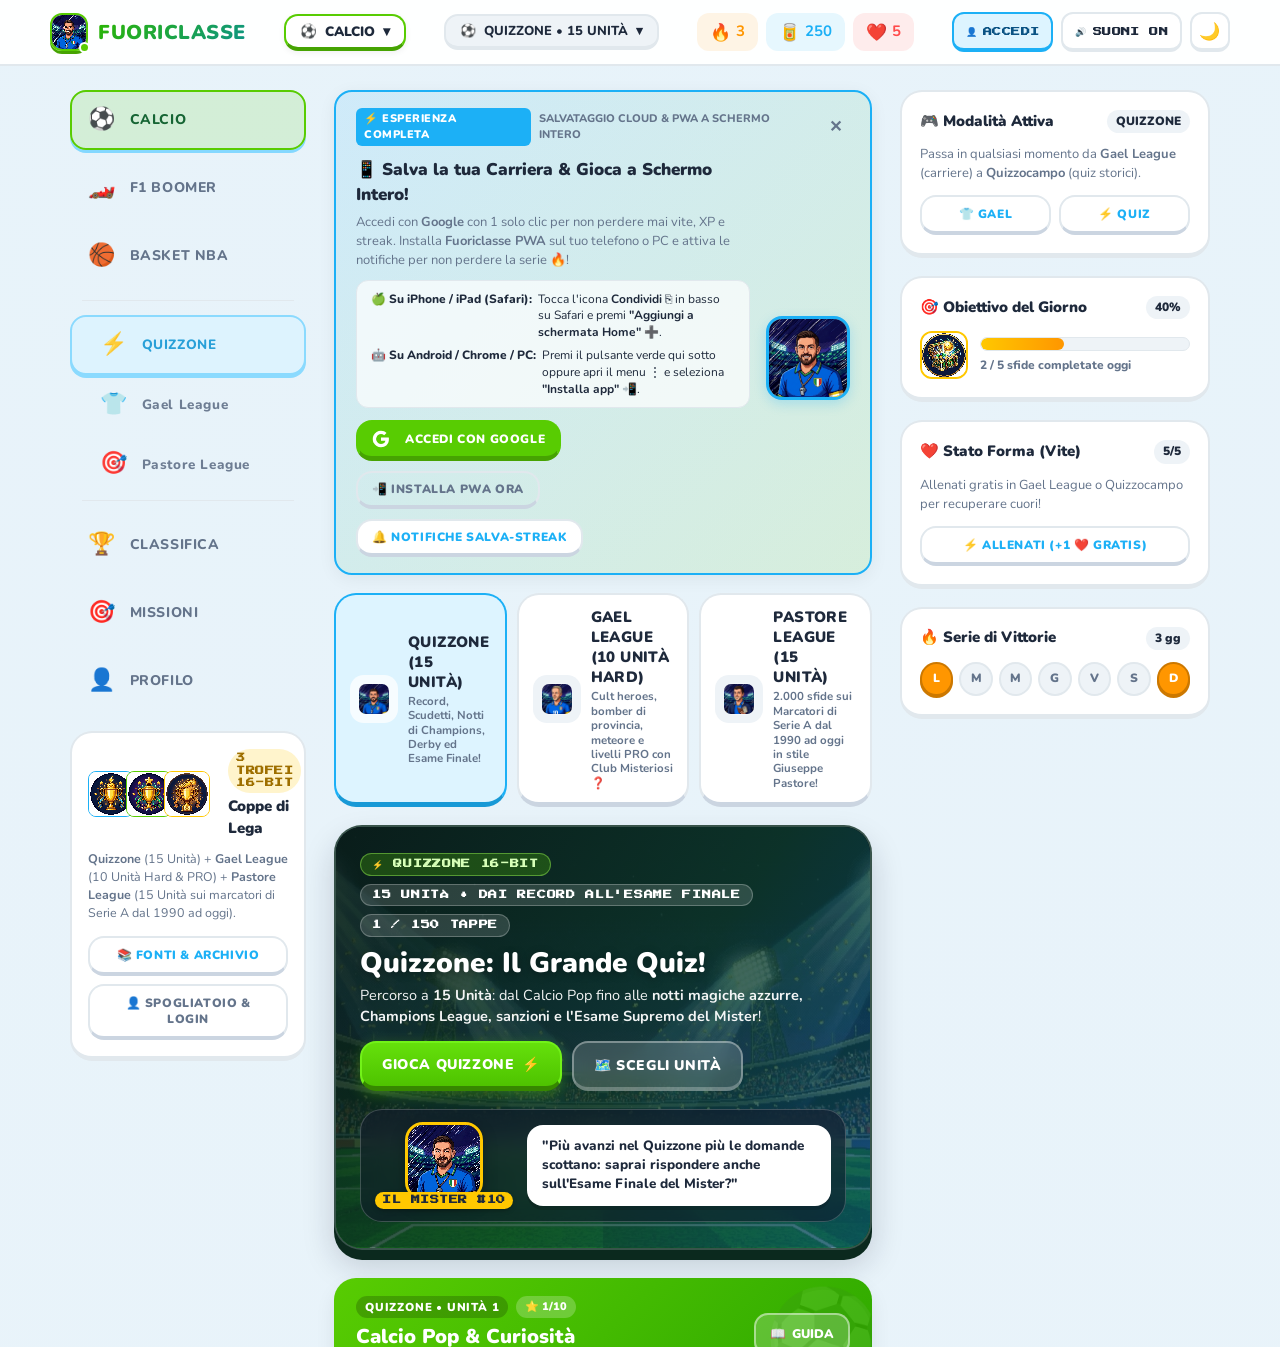
==== index.html @ 4b1f8023 "feat: quiz randomico e ripristino automatico progressi stile Duolingo" ====
<!doctype html>
<html lang="it">
<head>
  <script>
    // Salvaguardia Dominio: Se l'utente atterra sul vecchio dominio matteornati.com
    // (o dopo un redirect OAuth di Google/Supabase), reindirizza istantaneamente su fuoriclasse.cloud
    // preservando intatti token di autenticazione (#access_token) e parametri di sessione!
    if (window.location.hostname.includes('matteornati.com')) {
      window.location.replace('https://www.fuoriclasse.cloud/' + window.location.search + window.location.hash);
    }
  </script>
  <meta charset="utf-8" />
  <meta name="viewport" content="width=device-width, initial-scale=1, viewport-fit=cover, maximum-scale=5" />
  <meta name="description" content="Fuoriclasse — Gael League (indovina il calciatore dalla carriera Anni '90 e 2000) & Quizzocampo (il grande quiz del calcio). 1.380+ sfide verificate." />
  <meta name="theme-color" content="#101b24" />
  <meta name="apple-mobile-web-app-capable" content="yes" />
  <meta name="apple-mobile-web-app-status-bar-style" content="black-translucent" />
  <meta name="apple-mobile-web-app-title" content="Fuoriclasse" />
  <title>Fuoriclasse — Gael League &amp; Quizzocampo</title>

  <link rel="manifest" href="manifest.webmanifest?v=34" />
  <link rel="icon" type="image/svg+xml" href="icon.svg?v=34" />
  <link rel="apple-touch-icon" href="assets/mascot-coach.jpg?v=34" />

  <link rel="preconnect" href="https://fonts.googleapis.com" />
  <link rel="preconnect" href="https://fonts.gstatic.com" crossorigin />
  <link href="https://fonts.googleapis.com/css2?family=Nunito:wght@600;700;800;900&family=Press+Start+2P&family=VT323&display=swap" rel="stylesheet" />

  <meta http-equiv="Cache-Control" content="no-cache, no-store, must-revalidate" />
  <meta http-equiv="Pragma" content="no-cache" />
  <meta http-equiv="Expires" content="0" />
  <link rel="stylesheet" href="style.css?v=46" />
  <link rel="stylesheet" href="mobile.css?v=46" />
  <link rel="stylesheet" href="dark-theme.css?v=46" />
  <script>
    (function() {
      try {
        // Pulizia iniziale proattiva cache Service Worker per garantire aggiornamenti istantanei
        if ('caches' in window) {
          caches.keys().then(function(keys) {
            return Promise.all(keys.map(function(k) { return caches.delete(k); }));
          });
        }
        if ('serviceWorker' in navigator) {
          navigator.serviceWorker.getRegistrations().then(function(regs) {
            regs.forEach(function(r) {
              var scriptUrl = (r.active && r.active.scriptURL) || (r.installing && r.installing.scriptURL) || '';
              if (scriptUrl.indexOf('v=34') === -1) {
                r.unregister();
              } else {
                r.update();
              }
            });
          });
        }
      } catch (e) {}
    })();
  </script>

  <!-- GOATCOUNTER PRIVACY ANALYTICS (ZERO COOKIE, 3.5KB) -->
  <script data-goatcounter="https://fuoriclasse.goatcounter.com/count" async src="//gc.zgo.at/count.js"></script>
</head>
<body data-theme="light">
  <a class="skip-link" href="#mainStage">Vai al percorso di gioco</a>

  <!-- TOP GAMIFICATION BAR -->
  <header class="duo-topbar" role="banner">
    <div class="topbar-inner">
      <a href="#percorso" class="brand-pill" aria-label="Fuoriclasse Home" id="brandHomeLink">
        <span class="brand-logo-wrap">
          <img src="assets/mascot-coach.jpg" alt="Il Mister #10" class="brand-avatar-img" width="36" height="36" />
          <span class="brand-online-dot" aria-hidden="true"></span>
        </span>
        <span class="brand-wordmark">FUORICLASSE</span>
      </a>

      <!-- Selettore Macro Sport (Calcio, F1 Boomer, Basket NBA) -->
      <button class="sport-badge-btn" id="sportSelectorBtn" type="button" title="Scegli Categoria Sportiva (Calcio, F1 Boomer, Basket NBA)">
        <span class="sport-emoji" id="currentSportEmoji" aria-hidden="true">⚽</span>
        <span class="sport-title" id="currentSportText">CALCIO</span>
        <span class="chevron-down" aria-hidden="true">▾</span>
      </button>

      <!-- Selettore rapido Unità -->
      <button class="section-badge-btn" id="sectionDropdownBtn" type="button" title="Salta a un'Unità">
        <span class="flag-icon" aria-hidden="true" id="currentUnitBadgeIcon">👕</span>
        <span class="section-title" id="currentUnitBadgeText">GAEL LEAGUE • ANNI '90</span>
        <span class="chevron-down" aria-hidden="true">▾</span>
      </button>

      <!-- Statistiche Giocatore (Streak, Calcio-Coins, Vite) -->
      <div class="gamification-stats" role="status" aria-label="Statistiche giocatore">
        <div class="stat-item stat-streak" id="topStreakPillBtn" title="Clicca per visualizzare la Fiamma e i premi Streak per Categoria" style="cursor:pointer;">
          <span class="stat-emoji" aria-hidden="true">🔥</span>
          <b id="streakCount">1</b>
        </div>
        <div class="stat-item stat-gems" title="Lattine Energy Drink">
          <span class="stat-emoji" aria-hidden="true">🥫</span>
          <b id="gemsCount">250</b>
        </div>
        <div class="stat-item stat-hearts" id="topHeartsPillBtn" title="Clicca per ricaricare le Vite (Sistema Freemium)" style="cursor:pointer;">
          <span class="stat-emoji" aria-hidden="true">❤️</span>
          <b id="heartsCount">5</b>
        </div>
      </div>

      <!-- Azioni rapide (Login / Username, Audio Stadio Disattivabile & Tema Notturno) -->
      <div class="topbar-tools">
        <button class="tool-btn notif-bell-btn" id="topNotifBellBtn" type="button" title="Attiva Notifiche Salva-Streak PWA" style="display:none;color:#ff9600;border-color:#ff9600;">
          <span aria-hidden="true">🔔</span>
        </button>
        <button class="tool-btn user-pill-btn" id="topUserLoginBtn" type="button" title="Accedi con Google o cambia il tuo Username">
          <span id="topUserIcon" aria-hidden="true">👤</span>
          <span id="topUserNameText" class="user-pill-label">ACCEDI</span>
        </button>
        <button class="tool-btn audio-pill-btn" id="audioToggle" type="button" aria-pressed="true" title="Attiva/Disattiva Suoni Stadio (Goal &amp; Boato)">
          <span id="audioIcon" aria-hidden="true">🔊</span>
          <span id="audioLabelText" class="audio-pill-label">SUONI ON</span>
        </button>
        <button class="tool-btn" id="themeToggle" type="button" aria-label="Cambia tema chiaro/scuro" title="Modalità Notturna / Diurna">
          <span id="themeIcon" aria-hidden="true">🌙</span>
        </button>
      </div>
    </div>
  </header>

  <!-- SHELL PRINCIPALE A 3 COLONNE -->
  <div class="duo-shell">

    <!-- SIDEBAR NAVIGAZIONE DESKTOP (MULTI-SPORT & MODALITÀ) -->
    <aside class="duo-sidebar" aria-label="Menu principale">
      <nav class="sidebar-nav">
        <!-- 3 CATEGORIE SPORTIVE PRINCIPALI -->
        <a href="#calcio" class="nav-item active" data-tab="path" data-sport="calcio" onclick="switchSport('calcio'); return false;">
          <span class="nav-icon" aria-hidden="true">⚽</span>
          <span class="nav-label">CALCIO</span>
        </a>
        <a href="#f1" class="nav-item" data-tab="path" data-sport="f1" onclick="switchSport('f1'); return false;">
          <span class="nav-icon" aria-hidden="true">🏎️</span>
          <span class="nav-label">F1 BOOMER</span>
        </a>
        <a href="#basket" class="nav-item" data-tab="path" data-sport="basket" onclick="switchSport('basket'); return false;">
          <span class="nav-icon" aria-hidden="true">🏀</span>
          <span class="nav-label">BASKET NBA</span>
        </a>

        <!-- SEPARATORE DI SEZIONE -->
        <div class="sidebar-divider"></div>

        <!-- MODALITÀ ATTIVE CALCIO (Visibili in Calcio) -->
        <div class="sidebar-calcio-submodes" id="sidebarCalcioSubmodes">
          <a href="#quizzone" class="nav-item sub-item active" data-tab="path" data-gamemode="quizzone">
            <span class="nav-icon" aria-hidden="true">⚡</span>
            <span class="nav-label">Quizzone</span>
          </a>
          <a href="#gael-league" class="nav-item sub-item" data-tab="path" data-gamemode="gael">
            <span class="nav-icon" aria-hidden="true">👕</span>
            <span class="nav-label">Gael League</span>
          </a>
          <a href="#pastore-league" class="nav-item sub-item" data-tab="path" data-gamemode="pastore">
            <span class="nav-icon" aria-hidden="true">🎯</span>
            <span class="nav-label">Pastore League</span>
          </a>
          <div class="sidebar-divider"></div>
        </div>

        <a href="#classifica" class="nav-item" data-tab="league">
          <span class="nav-icon" aria-hidden="true">🏆</span>
          <span class="nav-label">CLASSIFICA</span>
        </a>
        <a href="#missioni" class="nav-item" data-tab="quests">
          <span class="nav-icon" aria-hidden="true">🎯</span>
          <span class="nav-label">MISSIONI</span>
        </a>
        <a href="#profilo" class="nav-item" data-tab="profile">
          <span class="nav-icon" aria-hidden="true">👤</span>
          <span class="nav-label">PROFILO</span>
        </a>
      </nav>

      <div class="sidebar-PromoCard">
        <div class="promo-card-header">
          <div style="display:flex;align-items:center;margin-right:6px;">
            <img src="assets/trophy-quizzone.jpg?v=33" alt="Coppa Quizzone" class="promo-trophy-img" width="34" height="34" style="border-radius:8px;border:1.5px solid #1cb0f6;" />
            <img src="assets/trophy-gael.jpg?v=33" alt="Coppa Gael League" class="promo-trophy-img" width="34" height="34" style="border-radius:8px;border:1.5px solid #58cc02;margin-left:-8px;" />
            <img src="assets/trophy-pastore.jpg?v=33" alt="Coppa Pastore League" class="promo-trophy-img" width="34" height="34" style="border-radius:8px;border:1.5px solid #ffc800;margin-left:-8px;" />
          </div>
          <div>
            <span class="promo-badge">3 TROFEI 16-BIT</span>
            <h4>Coppe di Lega</h4>
          </div>
        </div>
        <p><b>Quizzone</b> (15 Unità) + <b>Gael League</b> (10 Unità Hard &amp; PRO) + <b>Pastore League</b> (15 Unità sui marcatori di Serie A dal 1990 ad oggi).</p>
        <div class="sidebar-promo-actions">
          <button class="btn-secondary btn-sm w-full" id="sidebarSourcesBtn" type="button">📚 Fonti &amp; Archivio</button>
          <button class="btn-outline btn-sm w-full" id="sidebarDeployBtn" type="button">👤 Spogliatoio &amp; Login</button>
        </div>
      </div>
    </aside>

    <!-- AREA CENTRALE PRINCIPALE -->
    <main class="duo-main" id="mainStage">

      <!-- =========================================================
           TAB 1: PERCORSO DIVISO PER LE 3 TIPOLOGIE DI GIOCO
           (QUIZZONE vs GAEL LEAGUE vs PASTORE LEAGUE)
           ========================================================= -->
      <section class="view-panel active" id="view-path" aria-label="Percorso di gioco">

        <!-- BANNER ISTRUZIONI LOGIN & INSTALLAZIONE PWA (Sempre visibile, interattivo) -->
        <div class="home-pwa-login-banner" id="homeInstallLoginBanner">
          <div class="banner-top-badge">
            <span class="badge-accent">⚡ ESPERIENZA COMPLETA</span>
            <span class="badge-sub" id="bannerBadgeSub">SALVATAGGIO CLOUD &amp; PWA A SCHERMO INTERO</span>
            <button class="banner-close-btn" id="btnBannerDismiss" type="button" aria-label="Chiudi avviso">✕</button>
          </div>
          <div class="banner-body-grid">
            <div class="banner-text-content">
              <h3 id="bannerTitle">📱 Salva la tua Carriera &amp; Gioca a Schermo Intero!</h3>
              <p id="bannerDescription">
                Accedi con <b>Google</b> con 1 solo clic per non perdere mai vite, XP e streak.
                Installa <b>Fuoriclasse PWA</b> sul tuo telefono o PC e attiva le notifiche per non perdere la serie 🔥!
              </p>
              <div class="banner-instructions-box" id="bannerInstructionsBox">
                <div class="inst-line">
                  <span class="inst-os-badge">🍏 Su iPhone / iPad (Safari):</span>
                  <span>Tocca l'icona <b>Condividi</b> <span class="inst-icon">⎘</span> in basso su Safari e premi <b>"Aggiungi a schermata Home" ➕</b>.</span>
                </div>
                <div class="inst-line">
                  <span class="inst-os-badge">🤖 Su Android / Chrome / PC:</span>
                  <span>Premi il pulsante verde qui sotto oppure apri il menu <span class="inst-icon">⋮</span> e seleziona <b>"Installa app" 📲</b>.</span>
                </div>
              </div>
              <div class="banner-btn-group">
                <button class="btn-primary btn-banner-action" id="btnBannerLoginGoogle" type="button">
                  <svg width="18" height="18" viewBox="0 0 24 24" style="margin-right:7px;vertical-align:middle;"><path fill="#ffffff" d="M22.56 12.25c0-.78-.07-1.53-.2-2.25H12v4.26h5.92c-.26 1.37-1.04 2.53-2.21 3.31v2.77h3.57c2.08-1.92 3.28-4.74 3.28-8.09z"/><path fill="#ffffff" d="M12 23c2.97 0 5.46-.98 7.28-2.66l-3.57-2.77c-.98.66-2.23 1.06-3.71 1.06-2.86 0-5.29-1.93-6.16-4.53H2.18v2.84C3.99 20.53 7.7 23 12 23z"/><path fill="#ffffff" d="M5.84 14.09c-.22-.66-.35-1.36-.35-2.09s.13-1.43.35-2.09V7.06H2.18C1.43 8.55 1 10.22 1 12s.43 3.45 1.18 4.94l2.85-2.22.81-.63z"/><path fill="#ffffff" d="M12 5.38c1.62 0 3.06.56 4.21 1.64l3.15-3.15C17.45 2.09 14.97 1 12 1 7.7 1 3.99 3.47 2.18 7.06l3.66 2.84c.87-2.6 3.3-4.52 6.16-4.52z"/></svg>
                  <span>ACCEDI CON GOOGLE</span>
                </button>
                <button class="btn-outline btn-banner-action" id="btnBannerInstallPwa" type="button">
                  <span>📲 INSTALLA PWA ORA</span>
                </button>
                <button class="btn-secondary btn-banner-action" id="btnBannerNotifications" type="button">
                  <span>🔔 NOTIFICHE SALVA-STREAK</span>
                </button>
              </div>
            </div>
            <div class="banner-mascot-preview" aria-hidden="true">
              <img src="assets/mascot-coach.jpg" alt="Fuoriclasse" class="banner-mascot-img" width="84" height="84" />
            </div>
          </div>
        </div>

        <!-- BOX RICHIESTA NOTIFICHE PWA (ATTIVO IN PWA SE NON ANCORA ABILITATE) -->
        <div class="pwa-streak-notif-box" id="pwaStreakNotifBox" style="display:none;">
          <div class="pwa-notif-icon-col" aria-hidden="true">🔔</div>
          <div class="pwa-notif-text-col">
            <b class="pwa-notif-title">Attiva le Notifiche Salva-Streak PWA! 🔥</b>
            <p class="pwa-notif-desc">Sei nell'app Fuoriclasse: attiva le notifiche push per ricevere un promemoria la sera (dopo le 19:00) ed evitare di perdere la tua serie quotidiana di vittorie!</p>
          </div>
          <button class="btn-primary pwa-notif-action-btn" id="btnPwaEnableNotifications" type="button">
            🔔 ATTIVA ORA
          </button>
        </div>

        <!-- SWITCHER PRINCIPALE MODALITÀ DI GIOCO CALCIO (QUIZZONE vs GAEL LEAGUE vs PASTORE LEAGUE) -->
        <div class="game-mode-switcher mode-switcher-3" id="calcioModeSwitcher" role="tablist" aria-label="Scegli la tipologia di gioco">
          <button class="mode-switch-btn active" id="switchModeQuiz" data-mode="quizzone" type="button" role="tab" aria-selected="true">
            <span class="mode-switch-icon">
              <img src="assets/mascot-coach.jpg?v=33" alt="" width="32" height="32" style="border-radius:8px;object-fit:cover;border:1.5px solid rgba(255,255,255,0.25);" />
            </span>
            <div class="mode-switch-text">
              <b>QUIZZONE (15 UNITÀ)</b>
              <small>Record, Scudetti, Notti di Champions, Derby ed Esame Finale!</small>
            </div>
          </button>
          <button class="mode-switch-btn" id="switchModeGael" data-mode="gael" type="button" role="tab" aria-selected="false">
            <span class="mode-switch-icon">
              <img src="assets/gael-mascot.jpg?v=33" alt="" width="32" height="32" style="border-radius:8px;object-fit:cover;border:1.5px solid rgba(255,255,255,0.25);" />
            </span>
            <div class="mode-switch-text">
              <b>GAEL LEAGUE (10 UNITÀ HARD)</b>
              <small>Cult heroes, bomber di provincia, meteore e livelli PRO con Club Misteriosi ❓</small>
            </div>
          </button>
          <button class="mode-switch-btn" id="switchModePastore" data-mode="pastore" type="button" role="tab" aria-selected="false">
            <span class="mode-switch-icon">
              <img src="assets/pastore-mascot.jpg?v=33" alt="" width="32" height="32" style="border-radius:8px;object-fit:cover;border:1.5px solid rgba(255,255,255,0.25);" />
            </span>
            <div class="mode-switch-text">
              <b>PASTORE LEAGUE (15 UNITÀ)</b>
              <small>2.000 sfide sui Marcatori di Serie A dal 1990 ad oggi in stile Giuseppe Pastore!</small>
            </div>
          </button>
        </div>

        <!-- HERO BANNER STADIO + IL MISTER #10 -->
        <div class="path-header-banner" id="heroBannerCard">
          <div class="hero-stadium-backdrop" aria-hidden="true"></div>
          <div class="hero-content-grid">
            <div class="path-header-copy">
              <div class="hero-pills-row">
                <span class="eyebrow-pill" id="heroModeBadge">👕 GAEL LEAGUE UFFICIALE</span>
                <span class="eyebrow-pill pill-glass" id="heroPoolBadge">100+ CARRIERE ANNI '90 &amp; 2000</span>
                <span class="eyebrow-pill pill-glass" id="heroProgressPill">1 / 60 TAPPE</span>
              </div>
              <h1 id="heroTitle">Gael League: Indovina chi è!</h1>
              <p id="heroDescription">Osserva le maglie e gli anni di trasferimento dei campioni degli <b>Anni '90 e Primi 2000</b> e indovina il calciatore misterioso.</p>
              <div class="hero-cta-row">
                <button class="btn-primary btn-hero-play" id="heroQuickPlayBtn" type="button">
                  <span id="heroQuickPlayText">GIOCA GAEL LEAGUE</span>
                  <span aria-hidden="true">⚡</span>
                </button>
                <button class="btn-glass-light" id="heroJumpUnitBtn" type="button">
                  <span>🗺️ Scegli Unità</span>
                </button>
              </div>
            </div>

            <!-- Il Mister #10 -->
            <div class="hero-mascot-card">
              <div class="hero-mascot-avatar-wrap">
                <img src="assets/mascot-coach.jpg" alt="Il Mister #10 — Allenatore Giocatore" class="hero-mascot-img" width="96" height="96" />
                <span class="mascot-role-tag">IL MISTER #10</span>
              </div>
              <div class="mascot-bubble" id="mascotGreeting">
                "Da Baggio e Batistuta a Ronaldo, Hübner e Totti: riconosci la carriera dalle maglie!"
              </div>
            </div>
          </div>
        </div>

        <!-- CONTENITORE DINAMICO DELLE UNITÀ A SERPENTINA (FILTRATO PER GAEL LEAGUE O QUIZZOCAMPO) -->
        <div id="unitsContainer" class="units-snake-container">
          <!-- Popolato da app.js -->
        </div>
      </section>

      <!-- =========================================================
           TAB 2: CLASSIFICA / LEGA SETTIMANALE
           ========================================================= -->
      <section class="view-panel" id="view-league" hidden aria-label="Classifica Lega">
        <div class="panel-card league-header-card">
          <div class="league-trophy-showcase">
            <img src="assets/trophy-quizzone.jpg?v=33" alt="Trofeo Divisione" class="league-hero-trophy" id="leagueHeroTrophy" width="96" height="96" />
          </div>
          <span class="eyebrow-pill pill-gold" id="leagueDivisionBadge">DIVISIONE SCUDETTO 🏆</span>
          <h2 id="leagueTitle">Classifica Calcio</h2>
          <p id="leagueDesc">I punti XP guadagnati tra Quizzone, Gael League e Pastore League ti fanno scalare lo Scudetto!</p>

          <!-- SELETTORE SPORT PER LE CLASSIFICHE SEPARATE -->
          <div class="macro-sport-switcher" id="leagueSportSwitcher" role="tablist" aria-label="Scegli Categoria per la Classifica" style="margin:14px 0 10px;">
            <button class="macro-sport-btn active" id="leagueTabCalcio" data-sport="calcio" type="button" onclick="switchLeagueSport('calcio')">
              <span class="macro-btn-icon">⚽</span>
              <div class="macro-btn-text">
                <b>CALCIO</b>
              </div>
            </button>
            <button class="macro-sport-btn" id="leagueTabF1" data-sport="f1" type="button" onclick="switchLeagueSport('f1')">
              <span class="macro-btn-icon">🏎️</span>
              <div class="macro-btn-text">
                <b>F1<span class="macro-hide-narrow"> BOOMER</span></b>
              </div>
            </button>
            <button class="macro-sport-btn" id="leagueTabBasket" data-sport="basket" type="button" onclick="switchLeagueSport('basket')">
              <span class="macro-btn-icon">🏀</span>
              <div class="macro-btn-text">
                <b><span class="macro-hide-narrow">BASKET </span>NBA</b>
              </div>
            </button>
          </div>

          <div class="podium-section" id="leaguePodium">
            <!-- Popolato dinamicamente da app.js solo con giocatori reali -->
          </div>
        </div>

        <div class="panel-card">
          <div class="leaderboard-list" id="leaderboardList">
            <!-- Popolato da app.js -->
          </div>
        </div>
      </section>

      <!-- =========================================================
           TAB 3: MISSIONI DEL GIORNO & TROFEI
           ========================================================= -->
      <section class="view-panel" id="view-quests" hidden aria-label="Missioni del giorno">
        <div class="panel-card quests-banner">
          <div class="quests-banner-flex">
            <div>
              <span class="eyebrow-pill">OBIETTIVI GIORNALIERI</span>
              <h2>Missioni &amp; Bauli Premio</h2>
              <p>Completa le sfide per accumulare <b>Lattine Energy Drink 🥫</b> e sbloccare i trofei.</p>
            </div>
            <img src="assets/chest-gold.jpg" alt="Baule del Campione" class="quests-banner-chest" width="84" height="84" />
          </div>
        </div>

        <div class="quests-list" id="questsList">
          <div class="quest-item-card">
            <div class="quest-icon">👕</div>
            <div class="quest-body">
              <div class="quest-title-row">
                <h4>Talento Gael League</h4>
                <span class="quest-reward">🥫 +20</span>
              </div>
              <p>Rispondi correttamente a 5 sfide oggi</p>
              <div class="duo-progress-bar">
                <div class="duo-progress-fill" id="quest1Fill" style="width: 0%"></div>
              </div>
              <span class="quest-progress-label" id="quest1Label">0 / 5 risposte esatte</span>
            </div>
          </div>

          <div class="quest-item-card">
            <div class="quest-icon">⚡</div>
            <div class="quest-body">
              <div class="quest-title-row">
                <h4>Campione di Quizzocampo</h4>
                <span class="quest-reward">🥫 +50</span>
              </div>
              <p>Raggiungi almeno 50 XP complessivi</p>
              <div class="duo-progress-bar">
                <div class="duo-progress-fill" id="quest2Fill" style="width: 0%"></div>
              </div>
              <span class="quest-progress-label" id="quest2Label">0 / 50 XP guadagnati</span>
            </div>
          </div>

          <div class="quest-item-card">
            <div class="quest-icon">🌟</div>
            <div class="quest-body">
              <div class="quest-title-row">
                <h4>Nostalgia Anni '90</h4>
                <span class="quest-reward">🥫 +100</span>
              </div>
              <p>Completa 3 tappe sul percorso principale</p>
              <div class="duo-progress-bar">
                <div class="duo-progress-fill" id="quest3Fill" style="width: 0%"></div>
              </div>
              <span class="quest-progress-label" id="quest3Label">0 / 3 tappe completate</span>
            </div>
          </div>
        </div>

        <div class="panel-card mt-16">
          <div class="card-header-flex">
            <h3>🏅 Bacheca Trofei Sbloccabili</h3>
            <span class="badge-counter-pill" id="badgesUnlockedCount">2 / 6 Sbloccati</span>
          </div>
          <div class="badges-grid" id="achievementsGrid">
            <div class="badge-card unlocked" id="badge-esordiente">
              <span class="badge-emoji">⚽</span>
              <b>Esordiente</b>
              <small>Prima partita giocata</small>
            </div>
            <div class="badge-card unlocked" id="badge-fantasista">
              <span class="badge-emoji">🔟</span>
              <b>Re Gael League</b>
              <small>Indovina una carriera</small>
            </div>
            <div class="badge-card" id="badge-bandiera">
              <span class="badge-emoji">📼</span>
              <b>Mitici Anni '90</b>
              <small>Completa l'Unità 1</small>
            </div>
            <div class="badge-card" id="badge-capocannoniere">
              <span class="badge-emoji">👑</span>
              <b>Maestro Quizzocampo</b>
              <small>Raggiungi 200 XP</small>
            </div>
            <div class="badge-card" id="badge-champions">
              <span class="badge-emoji">🌍</span>
              <b>Sette Sorelle</b>
              <small>Completa 5 tappe</small>
            </div>
            <div class="badge-card" id="badge-fuoriclasse">
              <span class="badge-emoji">🐐</span>
              <b>Fuoriclasse</b>
              <small>Raggiungi 500 XP</small>
            </div>
          </div>
        </div>
      </section>

      <!-- =========================================================
           TAB 4: ARENE RAPIDE DIVISE PER TIPOLOGIA (GAEL LEAGUE & QUIZZOCAMPO)
           ========================================================= -->
      <section class="view-panel" id="view-extra" hidden aria-label="Arene rapide per modalità">
        <!-- SEZIONE 1: ARENE GAEL LEAGUE (CARRIERE ANNI '90 & 2000) -->
        <div class="panel-card extra-hero-card">
          <span class="eyebrow-pill">👕 MODALITÀ 1 • GAEL LEAGUE (CARRIERE)</span>
          <h2>Arene Rapide Gael League</h2>
          <p>Indovina il calciatore dalle squadre in cui ha militato! Ogni partita pesca <b>5 carriere casuali</b> senza consumare cuori.</p>
        </div>

        <div class="extra-modes-grid mb-12">
          <button class="extra-card" data-gaelmode="anni90" type="button">
            <div class="extra-card-top">
              <span class="extra-card-icon">📼</span>
              <span class="extra-pool-pill">200 Sfide</span>
            </div>
            <div class="extra-card-info">
              <b>Gael League: Anni '90 Cult</b>
              <p>Baggio, Batistuta, Signori, Vialli, Weah, Asprilla, Protti, Brolin e le Sette Sorelle.</p>
            </div>
            <div class="extra-card-footer">
              <span class="extra-xp-tag">+50 XP</span>
              <span class="extra-card-cta">INDOVINA CHI È ➔</span>
            </div>
          </button>

          <button class="extra-card" data-gaelmode="anni2000" type="button">
            <div class="extra-card-top">
              <span class="extra-card-icon">💿</span>
              <span class="extra-pool-pill">200 Sfide</span>
            </div>
            <div class="extra-card-info">
              <b>Gael League: Primi Anni 2000</b>
              <p>Ronaldo, Sheva, Kaká, Vieri, Adriano, Totti, Del Piero, Hübner, Toni, Miccoli e Milito.</p>
            </div>
            <div class="extra-card-footer">
              <span class="extra-xp-tag">+50 XP</span>
              <span class="extra-card-cta">INDOVINA CHI È ➔</span>
            </div>
          </button>

          <button class="extra-card" data-gaelmode="allstars" type="button">
            <div class="extra-card-top">
              <span class="extra-card-icon">👕</span>
              <span class="extra-pool-pill">200 Sfide</span>
            </div>
            <div class="extra-card-info">
              <b>Gael League: Maratona All-Stars</b>
              <p>Tutte le carriere mescolate: dalle bandiere storiche ai grandi giramondo internazionali.</p>
            </div>
            <div class="extra-card-footer">
              <span class="extra-xp-tag">+50 XP</span>
              <span class="extra-card-cta">INDOVINA CHI È ➔</span>
            </div>
          </button>

          <button class="extra-card mode-pro" data-gaelmode="pro" type="button" style="border: 2px solid #ff4b4b; background: linear-gradient(135deg, rgba(255, 75, 75, 0.1), rgba(20, 25, 35, 0.9));">
            <div class="extra-card-top">
              <span class="extra-card-icon">❓</span>
              <span class="extra-pool-pill" style="background: #ff4b4b; color: #fff;">150 Sfide PRO</span>
            </div>
            <div class="extra-card-info">
              <b style="color: #ff7676;">Gael League PRO: Club Misterioso</b>
              <p>Uno o due club sono oscurati con ❓ e le date sono nascoste. Solo per archivisti estremi!</p>
            </div>
            <div class="extra-card-footer">
              <span class="extra-xp-tag" style="background: #ff4b4b;">+100 XP</span>
              <span class="extra-card-cta">SFIDA PRO ➔</span>
            </div>
          </button>
        </div>

        <!-- SEZIONE SPECIALE: MODALITÀ PASTORE (MARCATORI SERIE A 1990 - OGGI) -->
        <div class="panel-card extra-hero-card mt-16" style="border: 2px solid #ffc800; background: linear-gradient(135deg, #132438, #0b192c);">
          <div style="display:flex;align-items:center;gap:14px;flex-wrap:wrap;">
            <img src="assets/pastore-mascot.jpg" alt="Giuseppe Pastore" style="width:72px;height:72px;border-radius:16px;border:2px solid #ffc800;object-fit:cover;box-shadow:0 4px 14px rgba(255,200,0,0.3);" />
            <div style="flex:1;min-width:220px;">
              <span class="eyebrow-pill pill-gold">🎯 NOVITÀ ASSOLUTA • MODALITÀ PASTORE</span>
              <h2 style="margin:4px 0;color:#fff;">Il Grande Archivio Marcatori (2.000 Sfide)</h2>
              <p style="margin:0;font-size:13px;color:#cbd5e1;">Riconosci i marcatori storici delle grandi partite di Serie A dagli anni '90 a oggi. Dalle doppiette scudetto ai gol decisivi al 93'!</p>
            </div>
          </div>
        </div>

        <div class="extra-modes-grid mb-12">
          <button class="extra-card" data-pastoremode="all" type="button" style="border: 2px solid #ffc800;">
            <div class="extra-card-top">
              <span class="extra-card-icon">🎯</span>
              <span class="extra-pool-pill" style="background:#ffc800;color:#000;font-weight:900;">2.000 Partite</span>
            </div>
            <div class="extra-card-info">
              <b>Modalità Pastore: Serie A Storica</b>
              <p>Indovina chi ha segnato (o chi NON ha segnato) nei match leggendari dal 1990 al 2024!</p>
            </div>
            <div class="extra-card-footer">
              <span class="extra-xp-tag" style="background:#ffc800;color:#000;">+75 XP</span>
              <span class="extra-card-cta">ENTRA IN CAMPO ➔</span>
            </div>
          </button>
        </div>

        <!-- SEZIONE 2: ARENE QUIZZOCAMPO (QUIZ TEMATICI) -->
        <div class="panel-card extra-hero-card mt-16">
          <span class="eyebrow-pill">⚡ MODALITÀ 3 • QUIZZOCAMPO (TRIVIA &amp; PARTITE)</span>
          <h2>Arene Rapide Quizzocampo</h2>
          <p>Mettiti alla prova con i quiz su tabellini storici, capocannonieri, derby e finali europee (750 sfide tematiche).</p>
        </div>

        <div class="extra-modes-grid">
          <button class="extra-card mode-goals" data-mode="goals" type="button">
            <div class="extra-card-top">
              <span class="extra-card-icon">🥅</span>
              <span class="extra-pool-pill">200 Quiz</span>
            </div>
            <div class="extra-card-info">
              <b>Quizzocampo: Record &amp; Scudetti</b>
              <p>Imbattibilità, scudetti all'ultima giornata, punti record e storia della Serie A.</p>
            </div>
            <div class="extra-card-footer">
              <span class="extra-xp-tag">+50 XP</span>
              <span class="extra-card-cta">GIOCA QUIZ ➔</span>
            </div>
          </button>

          <button class="extra-card mode-scorers" data-mode="scorers" type="button">
            <div class="extra-card-top">
              <span class="extra-card-icon">👑</span>
              <span class="extra-pool-pill">200 Quiz</span>
            </div>
            <div class="extra-card-info">
              <b>Quizzocampo: Re dei Bomber</b>
              <p>Classifiche marcatori, Scarpe d'Oro, chi ha segnato nei big match e notti azzurre.</p>
            </div>
            <div class="extra-card-footer">
              <span class="extra-xp-tag">+50 XP</span>
              <span class="extra-card-cta">GIOCA QUIZ ➔</span>
            </div>
          </button>

          <button class="extra-card mode-derby" data-mode="derby" type="button">
            <div class="extra-card-top">
              <span class="extra-card-icon">⚔️</span>
              <span class="extra-pool-pill">200 Quiz</span>
            </div>
            <div class="extra-card-info">
              <b>Quizzocampo: Derby &amp; Rivalità</b>
              <p>Madonnina, Capitale, Mole, Lanterna e Derby d'Italia tra rimonte ed esultanze iconiche.</p>
            </div>
            <div class="extra-card-footer">
              <span class="extra-xp-tag">+50 XP</span>
              <span class="extra-card-cta">GIOCA QUIZ ➔</span>
            </div>
          </button>

          <button class="extra-card mode-champions" data-mode="champions" type="button">
            <div class="extra-card-top">
              <span class="extra-card-icon">🌟</span>
              <span class="extra-pool-pill">150 Quiz</span>
            </div>
            <div class="extra-card-info">
              <b>Quizzocampo: Notti Europee</b>
              <p>Le grandi finali di Champions League, Coppa UEFA ed Europa League dei club italiani.</p>
            </div>
            <div class="extra-card-footer">
              <span class="extra-xp-tag">+50 XP</span>
              <span class="extra-card-cta">GIOCA QUIZ ➔</span>
            </div>
          </button>
        </div>
      </section>

      <!-- =========================================================
           TAB 5: PROFILO GIOCATORE & STEP PER ANDARE ONLINE
           ========================================================= -->
      <section class="view-panel" id="view-profile" hidden aria-label="Profilo Giocatore">
        <div class="panel-card profile-hero-card">
          <div class="profile-avatar-big">
            <img src="assets/mascot-coach.jpg" alt="Avatar Profilo" class="profile-hero-img" width="76" height="76" />
            <span class="profile-level-pill" id="profileLevelBadge">LIV. 1</span>
          </div>
          <div class="profile-meta">
            <h2 id="profileName">Mister Fuoriclasse</h2>
            <p id="profileSub">Gael League &amp; Quizzocampo • Stagione 2026</p>
            <div class="profile-badges-inline">
              <span class="mini-tag">👕 Gael League (100+ Carriere)</span>
              <span class="mini-tag">⚡ Quizzocampo (1.380 Sfide)</span>
              <span class="mini-tag" id="profileCompletedTag">✅ 1 Tappa</span>
            </div>
          </div>
        </div>

        <div class="profile-stats-grid">
          <div class="stat-box">
            <span class="stat-box-icon">⚡</span>
            <b id="profileTotalXp">0</b>
            <small>XP Totali</small>
          </div>
          <div class="stat-box">
            <span class="stat-box-icon">🔥</span>
            <b id="profileStreak">1</b>
            <small>Giorni Streak</small>
          </div>
          <div class="stat-box">
            <span class="stat-box-icon">🥫</span>
            <b id="profileGems">250</b>
            <small>Lattine Energy</small>
          </div>
          <div class="stat-box">
            <span class="stat-box-icon">❤️</span>
            <b id="profileHearts">5 / 5</b>
            <small>Cuori Attivi</small>
          </div>
        </div>

        <!-- SELEZIONE MULTI-SPORT NEL PROFILO (CALCIO | F1 BOOMER | BASKET NBA) -->
        <div class="panel-card mt-16 profile-sports-card">
          <div class="card-header-flex">
            <h3>🏆 Le Tue Discipline Sportive</h3>
            <span class="badge-counter-pill" id="profileSportActiveBadge">⚽ Calcio Attivo</span>
          </div>
          <p class="text-muted" style="margin-bottom:12px;">Scegli la disciplina in cui vuoi sfidare la community. Fiamme Streak e progressi sono salvati separatamente per ogni categoria!</p>
          <div class="profile-sports-grid">
            <div class="profile-sport-item active" id="profileSportCalcio" data-sport="calcio" onclick="switchSport('calcio')">
              <div class="psi-header">
                <span class="psi-icon">⚽</span>
                <span class="psi-streak" id="profileStreakCalcio">🔥 1</span>
              </div>
              <h4>CALCIO FUORICLASSE</h4>
              <p>5.000+ Sfide • Quizzone, Gael League e Pastore League.</p>
              <button class="btn-primary btn-sm w-full psi-btn" type="button">GIOCA CALCIO</button>
            </div>
            <div class="profile-sport-item" id="profileSportF1" data-sport="f1" onclick="switchSport('f1')">
              <div class="psi-header">
                <span class="psi-icon">🏎️</span>
                <span class="psi-streak" id="profileStreakF1">🔥 0</span>
              </div>
              <h4>F1 BOOMER</h4>
              <p>4.100+ Quiz • Dal 1970 a oggi: miti, piloti, box e duelli GP.</p>
              <button class="btn-outline btn-sm w-full psi-btn" type="button">GIOCA F1</button>
            </div>
            <div class="profile-sport-item" id="profileSportBasket" data-sport="basket" onclick="switchSport('basket')">
              <div class="psi-header">
                <span class="psi-icon">🏀</span>
                <span class="psi-streak" id="profileStreakBasket">🔥 0</span>
              </div>
              <h4>BASKET NBA</h4>
              <p>4.100+ Quiz • Dal 1980 a oggi: dinastie, MVP e Finals.</p>
              <button class="btn-outline btn-sm w-full psi-btn" type="button">GIOCA NBA</button>
            </div>
          </div>
        </div>

        <div class="panel-card mt-16">
          <div class="card-header-flex">
            <h3>👤 Account &amp; Nome Maglia</h3>
            <span class="badge-counter-pill" id="cloudStatusBadge">Pronto al Login</span>
          </div>
          <p class="text-muted" id="cloudStatusText">Accedi con Google o Email per salvare i tuoi progressi nel cloud e comparire nella Classifica Globale su tutti i tuoi dispositivi.</p>

          <!-- Form Nickname Rapido + Pulsante Login Cloud -->
          <div class="cloud-profile-row" style="display:flex;gap:10px;flex-wrap:wrap;margin-bottom:14px;">
            <input type="text" id="profileNicknameInput" class="duo-input" placeholder="Il tuo Username (es. BomberMatteo10)" maxlength="24" style="flex:1;min-width:200px;" />
            <button class="btn-secondary btn-sm" id="saveNicknameBtn" type="button">💾 Salva Username</button>
          </div>

          <div class="auth-demo-buttons">
            <button class="btn-primary" id="openAuthModalBtn" type="button">🌐 Accedi con Google / Cambia Account</button>
            <button class="btn-secondary" id="syncCloudNowBtn" type="button">☁️ Sincronizza Progressi</button>
            <button class="btn-secondary" id="clearLocalWikiCacheBtn" type="button">🔄 Svuota Cache Wikidata</button>
            <button class="btn-outline" id="resetProgressBtn" type="button">🗑️ Azzera Progressi</button>
          </div>
        </div>

        <!-- NOTIFICHE PWA & SALVA-STREAK -->
        <div class="panel-card mt-16 profile-notifications-card" id="profileNotificationsCard">
          <div class="card-header-flex">
            <h3>🔔 Notifiche PWA Salva-Streak</h3>
            <span class="badge-counter-pill" id="notifStatusBadge">Non Attive</span>
          </div>
          <p class="text-muted" style="margin-bottom:12px;">
            Ricevi un avviso sul telefono o PC la sera (verso le 20:00) se rischi di perdere la tua serie quotidiana di vittorie consecutive 🔥!
          </p>
          <div style="display:flex;gap:10px;flex-wrap:wrap;align-items:center;">
            <button class="btn-primary btn-sm" id="btnToggleNotifications" type="button">
              🔔 Attiva Notifiche Salva-Streak
            </button>
            <button class="btn-secondary btn-sm" id="btnTestNotification" type="button" style="display:none;">
              ⚡ Invia Notifica di Prova
            </button>
          </div>
        </div>
      </section>

    </main>

    <!-- COLONNA DESTRA (WIDGET DESKTOP) -->
    <aside class="duo-rail-right" aria-label="Statistiche e Obiettivi">
      <div class="rail-widget">
        <div class="widget-head">
          <h4>🎮 Modalità Attiva</h4>
          <span class="widget-badge" id="railActiveModeBadge">GAEL LEAGUE</span>
        </div>
        <p class="widget-desc">Passa in qualsiasi momento da <b>Gael League</b> (carriere) a <b>Quizzocampo</b> (quiz storici).</p>
        <div style="display:flex;gap:8px;">
          <button class="btn-secondary btn-sm w-full" type="button" onclick="setGameMode('gael')">👕 Gael</button>
          <button class="btn-secondary btn-sm w-full" type="button" onclick="setGameMode('quizzocampo')">⚡ Quiz</button>
        </div>
      </div>

      <div class="rail-widget">
        <div class="widget-head">
          <h4>🎯 Obiettivo del Giorno</h4>
          <span class="widget-badge" id="railGoalPct">0%</span>
        </div>
        <div class="widget-goal-row">
          <img src="assets/chest-gold.jpg" alt="Baule" class="widget-chest-thumb" width="46" height="46" />
          <div class="widget-goal-bar-wrap">
            <div class="duo-progress-bar">
              <div class="duo-progress-fill" id="railGoalFill" style="width: 0%"></div>
            </div>
            <small id="railGoalText">0 / 5 sfide completate oggi</small>
          </div>
        </div>
      </div>

      <div class="rail-widget">
        <div class="widget-head">
          <h4>❤️ Stato Forma (Vite)</h4>
          <span class="widget-badge" id="railHeartsCount">5/5</span>
        </div>
        <p class="widget-desc">Allenati gratis in Gael League o Quizzocampo per recuperare cuori!</p>
        <button class="btn-secondary btn-sm w-full" id="practiceHeartsBtn" type="button">⚡ Allenati (+1 ❤️ Gratis)</button>
      </div>

      <div class="rail-widget">
        <div class="widget-head">
          <h4>🔥 Serie di Vittorie</h4>
          <span class="widget-badge"><span id="railStreakCount">1</span> gg</span>
        </div>
        <div class="streak-week-row" id="railStreakDays">
          <span class="day-dot active" data-day="1">L</span>
          <span class="day-dot" data-day="2">M</span>
          <span class="day-dot" data-day="3">M</span>
          <span class="day-dot" data-day="4">G</span>
          <span class="day-dot" data-day="5">V</span>
          <span class="day-dot" data-day="6">S</span>
          <span class="day-dot" data-day="0">D</span>
        </div>
      </div>
    </aside>

  </div>

  <!-- BOTTOM NAVIGATION BAR (MOBILE-FIRST CON ACCESSO DIRETTO A TUTTI GLI SPORT) -->
  <nav class="duo-mobile-nav" aria-label="Navigazione mobile">
    <button class="mobile-nav-btn active" data-tab="path" data-sport="calcio" onclick="switchSport('calcio')" type="button">
      <span class="nav-btn-icon" aria-hidden="true">⚽</span>
      <span class="nav-btn-text">Calcio</span>
    </button>
    <button class="mobile-nav-btn" data-tab="path" data-sport="f1" onclick="switchSport('f1')" type="button">
      <span class="nav-btn-icon" aria-hidden="true">🏎️</span>
      <span class="nav-btn-text">F1</span>
    </button>
    <button class="mobile-nav-btn" data-tab="path" data-sport="basket" onclick="switchSport('basket')" type="button">
      <span class="nav-btn-icon" aria-hidden="true">🏀</span>
      <span class="nav-btn-text">NBA</span>
    </button>
    <button class="mobile-nav-btn" data-tab="league" onclick="switchTab('league')" type="button">
      <span class="nav-btn-icon" aria-hidden="true">🏆</span>
      <span class="nav-btn-text">Lega</span>
    </button>
    <button class="mobile-nav-btn" data-tab="profile" onclick="switchTab('profile')" type="button">
      <span class="nav-btn-icon" aria-hidden="true">👤</span>
      <span class="nav-btn-text">Profilo</span>
    </button>
  </nav>

  <!-- =========================================================
       MODALE DI GIOCO FULL-SCREEN (GAEL LEAGUE & QUIZZOCAMPO)
       ========================================================= -->
  <div class="duo-quiz-overlay" id="quizOverlay" role="dialog" aria-modal="true" aria-labelledby="quizPrompt" hidden>
    <canvas id="confettiCanvas" class="confetti-canvas" aria-hidden="true"></canvas>

    <div class="quiz-topbar">
      <button class="quiz-close-btn" id="quizClose" type="button" aria-label="Esci dalla partita">✕</button>
      <div class="quiz-progress-track" role="progressbar" aria-valuemin="0" aria-valuemax="100" aria-valuenow="20">
        <div class="quiz-progress-fill" id="quizProgressFill" style="width: 20%">
          <div class="progress-shine"></div>
        </div>
      </div>
      <div class="quiz-combo-pill" id="quizComboPill" hidden>
        <span>🔥</span> <b id="quizComboNum">2x</b>
      </div>
      <div class="quiz-hearts-pill" title="Vite rimaste">
        <span aria-hidden="true">❤️</span>
        <b id="quizHeartsNum">5</b>
      </div>
    </div>

    <div class="quiz-body">
      <!-- VISTA 1: DOMANDA ATTIVA -->
      <div id="quizQuestionView" class="quiz-question-view">
        <div class="quiz-meta-row">
          <div class="quiz-type-badge" id="quizTag">👕 GAEL LEAGUE • CARRIERA</div>
          <div class="quiz-archive-pill" id="quizArchivePill" hidden>ANNI '90 &amp; 2000</div>
        </div>

        <div class="quiz-prompt-row">
          <div class="quiz-mascot-wrap">
            <img src="assets/mascot-coach.jpg" alt="Il Mister #10" class="quiz-mascot-avatar" id="quizMascotImg" width="72" height="72" />
            <span class="quiz-mascot-mood" id="quizMascotMood">🎯</span>
          </div>
          <div class="speech-bubble">
            <div class="speech-header">
              <button class="audio-speak-btn" id="listenButton" type="button" title="Ascolta la domanda">🔊</button>
              <h2 id="quizPrompt">Quale calciatore ha vestito queste maglie in carriera?</h2>
            </div>
            <p class="quiz-clue-sub" id="quizSubprompt"></p>
          </div>
        </div>

        <!-- Percorso Club (Maglie Vettoriali per Gael League / Indizi per Quizzocampo) -->
        <div class="career-jerseys-stage" id="careerRoute" aria-label="Tappe della carriera o indizi"></div>

        <!-- Scelte (4 Card Tattili 3D) -->
        <div class="quiz-options-grid" id="answers" role="group" aria-label="Opzioni di risposta"></div>
      </div>

      <!-- VISTA 2: SCHERMATA BIVIO "INCASSA O VAI ALLA DIFFICOLTÀ SUCCESSIVA" -->
      <div id="quizCompletionView" class="quiz-completion-view" hidden>
        <div class="completion-card">
          <div class="completion-trophy-wrap">
            <img src="assets/trophy-fuoriclasse.jpg" alt="Trofeo Vittoria" class="completion-trophy-img" id="completionTrophyImg" width="116" height="116" />
          </div>
          <span class="eyebrow-pill pill-gold" id="completionBadgeText">ROUND 1 COMPLETATO!</span>
          <h2 class="completion-title" id="completionTitle">INCASSI O RILANCI?</h2>
          <p class="completion-sub" id="completionSub">Scegli se mettere in banca il bottino o sfidare il livello di difficoltà successivo finché hai vite!</p>

          <div class="completion-stats-grid">
            <div class="comp-stat-card comp-xp">
              <span class="comp-stat-label" id="compXpLabel">BOTTINO XP</span>
              <b class="comp-stat-val" id="compXpVal">+90 XP</b>
            </div>
            <div class="comp-stat-card comp-acc">
              <span class="comp-stat-label">VITE RIMASTE</span>
              <b class="comp-stat-val" id="compAccVal">❤️ 5</b>
            </div>
            <div class="comp-stat-card comp-gems">
              <span class="comp-stat-label">BOTTINO LATTINE</span>
              <b class="comp-stat-val" id="compGemsVal">+15 🥫</b>
            </div>
          </div>

          <div id="cashOutDecisionBox" class="cashout-decision-box">
            <button type="button" class="btn-next-diff-arcade" id="btnNextDifficulty" onclick="advanceToNextDifficultyRound()">
              <span class="next-diff-top" id="nextDiffBtnTitle">🔥 VAI ALLA DIFFICOLTÀ SUCCESSIVA (LIV. 2)</span>
              <small class="next-diff-sub" id="nextDiffBtnSub">5 nuove domande più difficili • Moltiplicatore Premio x1.5 • Rischia il bottino!</small>
            </button>
            <button type="button" class="btn-cashout-bank" id="btnCashOutBank" onclick="cashOutQuizRun()">
              💰 INCASSA IL BOTTINO E TORNA AL CAMPO
            </button>
            <button type="button" class="btn-share-run" id="btnShareRun" onclick="shareQuizRunResult()">
              📲 SFIDA GLI AMICI SU WHATSAPP (COPIA RISULTATO)
            </button>
            <button type="button" class="btn-share-story" id="btnShareStory" onclick="generateAndShareStoryCard()">
              📸 CONDIVIDI NELLE STORIE (INSTAGRAM &amp; STATO)
            </button>
          </div>
        </div>
      </div>
    </div>

    <div class="quiz-bottom-drawer" id="quizBottomDrawer">
      <div class="drawer-inner">
        <div class="feedback-message" id="feedback" aria-live="polite"></div>
        <button class="btn-primary btn-lg continue-btn" id="continueBtn" type="button" disabled>VERIFICA</button>
      </div>
    </div>
  </div>

  <!-- MODALE MAPPA VELOCE UNITÀ (DIVISA TRA GAEL LEAGUE E QUIZZOCAMPO) -->
  <div class="duo-modal-backdrop" id="unitJumpModal" role="dialog" aria-modal="true" aria-labelledby="unitJumpTitle" hidden>
    <div class="duo-modal-card modal-lg">
      <div class="modal-head">
        <h2 id="unitJumpTitle">🗺️ Mappa Unità: Quizzone, Gael League &amp; Pastore League</h2>
        <button class="modal-close-x" id="unitJumpClose" type="button" aria-label="Chiudi">✕</button>
      </div>
      <p class="text-muted mb-12">Scegli qualsiasi Unità di <b>Quizzone</b>, <b>Gael League</b> o <b>Pastore League</b> per saltare direttamente alle sue tappe.</p>
      <div class="unit-jump-grid" id="unitJumpList">
        <!-- Popolato da app.js -->
      </div>
    </div>
  </div>

  <!-- MODALE GUIDA UNITÀ & SCHEDA WIKIDATA LIVE -->
  <div class="duo-modal-backdrop" id="guidebookModal" role="dialog" aria-modal="true" aria-labelledby="guidebookTitle" hidden>
    <div class="duo-modal-card">
      <div class="modal-head">
        <h2 id="guidebookTitle">📖 Guida dell'Unità</h2>
        <button class="modal-close-x" id="guidebookClose" type="button" aria-label="Chiudi">✕</button>
      </div>
      <div class="modal-body" id="guidebookBody"></div>
      <div class="modal-foot">
        <button class="btn-primary w-full" id="guidebookOkBtn" type="button">HO CAPITO!</button>
      </div>
    </div>
  </div>

  <!-- MODALE INFERMERIA & RICARICA VITE (ARCHITETTURA FREEMIUM) -->
  <div class="duo-modal-backdrop" id="heartsEmptyModal" role="dialog" aria-modal="true" aria-labelledby="heartsEmptyTitle" hidden>
    <div class="duo-modal-card text-center">
      <div class="modal-head" style="justify-content:space-between;margin-bottom:8px;">
        <span class="eyebrow-pill pill-gold">🏥 INFERMERIA &amp; RICARICA VITE</span>
        <button class="modal-close-x" id="heartsModalClose" type="button" aria-label="Chiudi">✕</button>
      </div>
      <div class="modal-big-emoji" id="heartsModalEmoji">❤️</div>
      <h2 id="heartsEmptyTitle">Gestione Vite (<span id="freemiumHeartsNow">0</span>/5 ❤️)</h2>
      <div id="freemiumRefillsBadge" style="display:inline-flex;align-items:center;gap:6px;font-size:12px;font-weight:900;background:rgba(255,200,0,0.15);border:1px solid #ffc800;color:var(--text-main);padding:5px 12px;border-radius:20px;margin:4px 0 10px;">
        ⚡ Ricariche disponibili oggi: <span id="freemiumRefillsLeft">2</span>/2 (Max 2 al giorno)
      </div>
      <p id="heartsRegenTimerText" style="font-size:13px;font-weight:800;color:var(--duo-blue-dark);margin:0 0 14px;">
        ⏱️ Rigenerazione gratuita automatica: +1 ❤️ ogni 15 minuti
      </p>

      <div class="modal-stack-btns" style="display:flex;flex-direction:column;gap:10px;text-align:left;">
        <button class="btn-primary w-full" id="practiceToRegainHeartBtn" type="button">
          ⚡ Allenamento Ripasso in Campo (+1 ❤️ Gratis)
        </button>
        <button class="btn-secondary w-full" id="refillHeartsCoinsBtn" type="button">
          🥫 Ricarica Completa 5/5 ❤️ (Usa 50 Lattine Energy • Hai <span id="freemiumGemsNow">250</span> 🥫)
        </button>
        <!-- SPONSOR AMAZON AFFILIATE PER RICARICA VITE (+1 ❤️) -->
        <div class="amazon-sponsor-box" id="amazonSponsorBox" style="background:var(--bg-card);border:2px solid #ff9900;border-radius:14px;padding:12px;margin:4px 0;text-align:left;box-shadow:0 4px 12px rgba(255,153,0,0.12);">
          <div style="display:flex;align-items:center;justify-content:space-between;margin-bottom:8px;">
            <span style="display:inline-flex;align-items:center;gap:6px;font-size:11px;font-weight:900;background:#232f3e;color:#ff9900;padding:4px 8px;border-radius:6px;letter-spacing:0.04em;">
              <svg width="14" height="14" viewBox="0 0 24 24" fill="currentColor" aria-hidden="true"><path d="M.7 18.2C5.9 22 13.8 24 19.8 20.3c.9-.6 1.8-1.2 2.6-1.9.5-.4.4-.8-.1-.9-.7-.1-1.4-.3-2-.5-6.5-2.2-12.8-1.6-18.7 1.2-.5.2-.6.7-.2.9zM22.8 17.5c-.3-.4-1.8-.4-2.7-.2-1 .2-1.9.6-2.8.9-.3.1-.3.4 0 .5.7.3 1.5.5 2.3.4.9-.1 2.3-.3 2.9-.8.4-.3.5-.6.3-.8zM15.4 3.7c-4.1.3-8 2.5-10 6-.5.9-.9 2-.9 3.1 0 1.9 1 3.5 2.8 4.2 2.3.9 4.9.4 7.2-.5 2.5-1 4.7-2.6 6.5-4.5.3-.3.1-.7-.3-.7-2.2.3-4.5.8-6.7.4-1.2-.2-2.3-.7-3.1-1.6-.7-.8-1-1.8-.8-2.8.3-1.6 1.8-2.8 3.4-3.1 1.7-.3 3.4.2 4.9 1 .3.2.6 0 .6-.3l.1-.4c.1-.4-.2-.6-.5-.8-1.1-.6-2.4-.8-3.7-.8z"/></svg>
              PARTNER UFFICIALE • AMAZON
            </span>
            <span style="font-size:11px;font-weight:800;color:var(--duo-green);">+1 ❤️ GRATIS</span>
          </div>

          <div style="display:flex;align-items:center;gap:12px;margin-bottom:10px;">
            <div style="font-size:30px;background:rgba(255,153,0,0.15);border-radius:10px;width:48px;height:48px;display:grid;place-items:center;flex-shrink:0;">
              <span id="amazonItemEmoji">📚</span>
            </div>
            <div style="flex:1;min-width:0;">
              <div id="amazonItemTitle" style="font-size:13.5px;font-weight:900;color:var(--text-main);white-space:nowrap;overflow:hidden;text-overflow:ellipsis;">
                Libri &amp; Biografie Calcio Serie A Anni '90
              </div>
              <div id="amazonItemSub" style="font-size:11.5px;color:var(--text-muted);font-weight:700;">
                I capolavori nostalgici consigliati da Fuoriclasse
              </div>
            </div>
          </div>

          <div style="display:flex;gap:8px;">
            <button class="btn-primary btn-sm" id="watchAdForHeartBtn" type="button" style="flex:1;background:#ff9900;border-bottom-color:#d47e00;color:#111;font-weight:900;">
              ❤️ Guarda 5s (+1 Vita)
            </button>
            <a id="amazonShopLink" href="https://www.amazon.it/s?k=libri+calcio+serie+a&tag=matteornati0d-21&linkCode=ll2&ref_=as_li_ss_tl" target="_blank" rel="noopener sponsored" class="btn-outline btn-sm" style="border-color:#ff9900;color:#ff9900;font-weight:900;display:inline-flex;align-items:center;gap:4px;text-decoration:none;">
              <span>Apri Offerta</span> ↗
            </a>
          </div>
        </div>
        <div class="pro-freemium-banner" id="fuoriclasseProBanner" style="background:linear-gradient(135deg,#1e1b4b,#0f172a);border:2px solid #ffc800;border-radius:14px;padding:12px 14px;color:#fff;margin-top:4px;">
          <div style="display:flex;align-items:center;justify-content:space-between;gap:8px;">
            <div>
              <span style="font-size:10px;font-weight:900;color:#ffc800;letter-spacing:0.06em;">👑 PASS STAGIONALE • PROSSIMAMENTE</span>
              <h4 style="font-size:14.5px;font-weight:900;margin:2px 0;color:#fff;">Fuoriclasse PRO: Vite Infinite ∞</h4>
              <p style="font-size:11.5px;color:#cbd5e1;margin:0;">Zero attese, Vite Infinite ∞ e Indizi del Mister illimitati.</p>
            </div>
            <span style="font-size:24px;">♾️</span>
          </div>
        </div>
      </div>
      <div id="freemiumActionFeedback" style="margin-top:10px;font-size:13px;font-weight:800;color:var(--duo-green);"></div>
    </div>
  </div>

  <!-- MODALE LOGIN UTENTI SUPABASE & SCELTA USERNAME DA SUBITO -->
  <div class="duo-modal-backdrop" id="authModal" role="dialog" aria-modal="true" aria-labelledby="authModalTitle" hidden>
    <div class="duo-modal-card modal-lg">
      <div class="modal-head">
        <div style="display:flex;align-items:center;gap:12px;">
          <img src="assets/mascot-coach.jpg" alt="Il Mister #10" style="width:48px;height:48px;border-radius:12px;border:2px solid #ffc800;" />
          <div>
            <span class="eyebrow-pill">SPOGLIATOIO UFFICIALE • 16-BIT</span>
            <h2 id="authModalTitle">⚽ Entra in Campo: Login &amp; Username</h2>
          </div>
        </div>
        <button class="modal-close-x" id="authClose" type="button" aria-label="Chiudi">✕</button>
      </div>
      <div class="modal-body deploy-guide-content">

        <!-- STEP 1: LOGIN GOOGLE CON UN CLICK -->
        <div class="deploy-section" id="supabaseAuthBox">
          <span class="eyebrow-pill pill-gold">ACCESSO RAPIDO GOOGLE</span>
          <h3 id="authUserHeadline">Accedi con il tuo Account Google</h3>
          <p id="authUserSub">Sincronizza in automatico i tuoi progressi, cuori, lattine energy e scalata in classifica su qualsiasi dispositivo con un solo tap:</p>

          <div id="authLoggedOutView" style="display:flex;flex-direction:column;gap:12px;margin-top:14px;">
            <button class="btn-outline w-full" id="btnSupabaseGoogle" type="button" style="display:flex;align-items:center;justify-content:center;gap:12px;padding:14px 18px;font-size:16px;font-weight:900;border:2px solid #e2e8f0;background:#ffffff;color:#1e293b;border-radius:14px;box-shadow:0 3px 10px rgba(0,0,0,0.06);cursor:pointer;">
              <svg width="22" height="22" viewBox="0 0 24 24">
                <path fill="#4285F4" d="M22.56 12.25c0-.78-.07-1.53-.2-2.25H12v4.26h5.92c-.26 1.37-1.04 2.53-2.21 3.31v2.77h3.57c2.08-1.92 3.28-4.74 3.28-8.09z"/>
                <path fill="#34A853" d="M12 23c2.97 0 5.46-.98 7.28-2.66l-3.57-2.77c-.98.66-2.23 1.06-3.71 1.06-2.86 0-5.29-1.93-6.16-4.53H2.18v2.84C3.99 20.53 7.7 23 12 23z"/>
                <path fill="#FBBC05" d="M5.84 14.09c-.22-.66-.35-1.36-.35-2.09s.13-1.43.35-2.09V7.06H2.18C1.43 8.55 1 10.22 1 12s.43 3.45 1.18 4.94l2.85-2.22.81-.63z"/>
                <path fill="#EA4335" d="M12 5.38c1.62 0 3.06.56 4.21 1.64l3.15-3.15C17.45 2.09 14.97 1 12 1 7.7 1 3.99 3.47 2.18 7.06l3.66 2.84c.87-2.6 3.3-4.52 6.16-4.52z"/>
              </svg>
              <span>Continua con Google</span>
            </button>
          </div>

          <div id="authLoggedInView" hidden style="margin-top:10px;">
            <p style="margin-bottom:10px;">✅ Connesso al Cloud con Google: <b id="authCurrentUserEmail">-</b></p>
            <div style="display:flex;gap:8px;flex-wrap:wrap;">
              <button class="btn-primary btn-sm" id="btnForceCloudPush" type="button">☁️ Sincronizza Progressi</button>
              <button class="btn-outline btn-sm" id="btnSupabaseLogout" type="button">🚪 Disconnetti</button>
            </div>
          </div>

          <div id="authFeedbackMsg" style="margin-top:8px;font-size:13px;font-weight:800;"></div>
        </div>

        <!-- STEP 2: SCEGLI IL TUO USERNAME DA GIOCATORE -->
        <div class="deploy-section" id="usernamePickerBox">
          <span class="eyebrow-pill pill-gold">NICKNAME PERSONALIZZATO</span>
          <h3>Come vuoi chiamarti sulla maglia e in Classifica?</h3>
          <p>Scegli il tuo soprannome ufficiale da Bomber (es. <em>DivinMatteo10</em>, <em>BomberHubner</em>): compare in classifica e sui trofei!</p>
          <div style="display:flex;gap:10px;flex-wrap:wrap;margin-top:10px;">
            <input type="text" id="onboardingUsernameInput" class="duo-input" placeholder="Il tuo Nickname (es. BomberMatteo10)" maxlength="24" style="flex:1;min-width:210px;font-weight:900;" />
            <button class="btn-primary" id="saveOnboardingUsernameBtn" type="button">💾 SALVA NICKNAME</button>
          </div>
          <div id="usernameFeedbackMsg" style="margin-top:8px;font-size:13px;font-weight:800;color:var(--duo-green);"></div>
        </div>

      </div>
      <div class="modal-foot">
        <button class="btn-secondary w-full" id="authOkBtn" type="button">GIOCA SUBITO ➔</button>
      </div>
    </div>
  </div>

  <!-- MODALE SELETTORE SPORT & ONBOARDING -->
  <div class="duo-modal-backdrop" id="sportModal" role="dialog" aria-modal="true" aria-labelledby="sportModalTitle" hidden>
    <div class="duo-modal-card" style="max-width:580px;">
      <div class="modal-head">
        <h2 id="sportModalTitle">🏆 Scegli la tua Passione Sportiva</h2>
        <button class="modal-close-x" id="sportModalClose" type="button" aria-label="Chiudi">✕</button>
      </div>
      <div class="modal-body">
        <p style="color:var(--text-muted);font-size:14px;margin-bottom:12px;">Seleziona lo sport in cui vuoi cimentarti oggi. Ogni categoria ha il suo <b>percorso dedicato</b> e la sua <b>Fiamma Streak indipendente</b> 🔥!</p>
        
        <div class="sport-picker-grid">
          <!-- CARD CALCIO -->
          <div class="sport-card-choice active" id="chooseSportCalcio" data-sport="calcio">
            <div class="sport-card-head">
              <div class="sport-avatar-wrap" style="border-color:#58cc02;">
                <img src="assets/mascot-coach.jpg?v=33" alt="Calcio" />
              </div>
              <span class="eyebrow-pill pill-green">5.000+ SFIDE</span>
            </div>
            <h3 class="sport-card-title">⚽ Calcio (Fuoriclasse)</h3>
            <p class="sport-card-desc">Quizzone (Serie A &amp; Champions), Gael League (Carriere Anni '90 &amp; 2000) e Pastore League (Marcatori).</p>
            <div class="sport-streak-pill" id="calcioStreakPill">🔥 Streak: <b id="calcioModalStreakVal">1</b> giorni</div>
            <button class="btn-primary btn-sm w-full" type="button" onclick="window.switchSport('calcio')">GIOCA A CALCIO ➔</button>
          </div>

          <!-- CARD F1 BOOMER -->
          <div class="sport-card-choice" id="chooseSportF1" data-sport="f1">
            <div class="sport-card-head">
              <div class="sport-avatar-wrap" style="border-color:#e10600;">
                <img src="assets/f1-mascot.jpg?v=35" alt="F1 Boomer" onerror="this.onerror=null;this.parentElement.innerHTML='🏎️';" />
              </div>
              <span class="eyebrow-pill" style="background:#ffffff;color:#e10600;border-color:#e10600;font-weight:900;">4.100+ QUIZ</span>
            </div>
            <h3 class="sport-card-title">🏎️ F1: Quiz like a Boomer</h3>
            <p class="sport-card-desc">Dal 1970 al 2024: ruggiti V10 e V12, Lauda vs Hunt, Senna, Schumi, curve mitiche e segreti dei box.</p>
            <div class="sport-streak-pill" id="f1StreakPill" style="color:#ffffff;background:#e10600;border-color:#e10600;">🔥 Streak: <b id="f1ModalStreakVal">0</b> giorni</div>
            <button class="btn-secondary btn-sm w-full" type="button" style="background:#ffffff;color:#e10600;border:2px solid #ffffff;font-weight:900;" onclick="window.switchSport('f1')">ACCENDI I MOTORI ➔</button>
          </div>

          <!-- CARD BASKET NBA -->
          <div class="sport-card-choice" id="chooseSportBasket" data-sport="basket">
            <div class="sport-card-head">
              <div class="sport-avatar-wrap" style="border-color:#f97316;">
                <img src="assets/basket-mascot.jpg?v=35" alt="Basket NBA" onerror="this.onerror=null;this.parentElement.innerHTML='🏀';" />
              </div>
              <span class="eyebrow-pill pill-gold">4.100+ QUIZ</span>
            </div>
            <h3 class="sport-card-title">🏀 Basket: Buzzer Beater</h3>
            <p class="sport-card-desc">Dal 1980 ad oggi: Showtime Lakers-Celtics, l'era Jordan, Kobe, LeBron, Curry e canestri sulla sirena.</p>
            <div class="sport-streak-pill" id="basketStreakPill" style="color:#c2410c;background:#fff7ed;border-color:#fed7aa;">🔥 Streak: <b id="basketModalStreakVal">0</b> giorni</div>
            <button class="btn-secondary btn-sm w-full" type="button" style="background:#f97316;color:#ffffff;border-color:#c2410c;font-weight:900;" onclick="window.switchSport('basket')">SCENDI SUL PARQUET ➔</button>
          </div>
        </div>
      </div>
    </div>
  </div>

  <!-- MODALE DETTAGLIO STREAK PER CATEGORIA & PREMI DUOLINGO RETENTION -->
  <div class="duo-modal-backdrop" id="streakDetailModal" role="dialog" aria-modal="true" aria-labelledby="streakDetailTitle" hidden>
    <div class="duo-modal-card" style="max-width:520px;">
      <div class="modal-head">
        <h2 id="streakDetailTitle">🔥 Fiamma Giornaliera &amp; Premi</h2>
        <button class="modal-close-x" id="streakDetailClose" type="button" aria-label="Chiudi">✕</button>
      </div>
      <div class="modal-body">
        <div class="streak-header-hero">
          <span class="streak-flame-icon-large" aria-hidden="true">🔥</span>
          <div class="streak-days-counter-hero" id="streakDetailCounterHero">1 GIORNO</div>
          <p style="color:var(--text-muted);font-weight:800;font-size:13.5px;margin:0;">Gioca almeno 1 sfida al giorno in ogni sport per far crescere la fiamma!</p>
        </div>

        <!-- STREAK INDIPENDENTI PER SPORT -->
        <div class="category-streak-cards-row">
          <div class="cat-streak-card active-sport" id="catCardCalcio">
            <div class="cat-streak-title">⚽ Calcio</div>
            <div class="cat-streak-val">🔥 <span id="catValCalcio">1</span></div>
            <small style="font-size:11px;font-weight:800;color:var(--text-muted);" id="catSubCalcio">Oggi giocato</small>
          </div>
          <div class="cat-streak-card" id="catCardF1">
            <div class="cat-streak-title">🏎️ F1 Boomer</div>
            <div class="cat-streak-val">🔥 <span id="catValF1">0</span></div>
            <small style="font-size:11px;font-weight:800;color:var(--text-muted);" id="catSubF1">Non ancora</small>
          </div>
          <div class="cat-streak-card" id="catCardBasket">
            <div class="cat-streak-title">🏀 Basket NBA</div>
            <div class="cat-streak-val">🔥 <span id="catValBasket">0</span></div>
            <small style="font-size:11px;font-weight:800;color:var(--text-muted);" id="catSubBasket">Non ancora</small>
          </div>
        </div>

        <!-- CALENDARIO SETTIMANALE -->
        <div class="weekly-streak-strip" id="modalWeeklyStreakStrip">
          <div class="weekday-bubble"><span class="weekday-label">L</span><div class="weekday-dot" data-wday="1">✓</div></div>
          <div class="weekday-bubble"><span class="weekday-label">M</span><div class="weekday-dot" data-wday="2">✓</div></div>
          <div class="weekday-bubble"><span class="weekday-label">M</span><div class="weekday-dot" data-wday="3">✓</div></div>
          <div class="weekday-bubble"><span class="weekday-label">G</span><div class="weekday-dot" data-wday="4">✓</div></div>
          <div class="weekday-bubble"><span class="weekday-label">V</span><div class="weekday-dot" data-wday="5">✓</div></div>
          <div class="weekday-bubble"><span class="weekday-label">S</span><div class="weekday-dot" data-wday="6">✓</div></div>
          <div class="weekday-bubble"><span class="weekday-label">D</span><div class="weekday-dot" data-wday="0">✓</div></div>
        </div>

        <!-- PROTEZIONE GELO FIAMMA (STREAK FREEZE) -->
        <div class="streak-freeze-banner">
          <div style="font-size:32px;">🧊</div>
          <div class="freeze-info-text">
            <b>Gelo Fiamma: <span id="freezeCountSpan">1</span> attivo</b>
            <p>Se salti un giorno, protegge la tua fiamma senza azzerare lo streak!</p>
          </div>
          <button class="btn-equip-freeze" id="btnBuyFreeze" type="button">🛒 +1 per 100 🥫</button>
        </div>

        <!-- TABELLA RICOMPENSE MILESTONE -->
        <div style="margin-top:14px;">
          <h4 style="font-size:14px;font-weight:900;margin-bottom:8px;">🎁 Ricompense di Costanza (per Categoria)</h4>
          <div class="milestone-rewards-list">
            <div class="milestone-reward-row">
              <div class="milestone-reward-badge">
                <span>🥉</span>
                <div>
                  <div>3 Giorni di Fila</div>
                  <small style="color:var(--text-muted);">Traguardo Bronzo</small>
                </div>
              </div>
              <div class="milestone-reward-pills">
                <span class="reward-tag-gems">+50 🥫</span>
                <span class="reward-tag-freeze">❤️ Full Vite</span>
              </div>
            </div>
            <div class="milestone-reward-row">
              <div class="milestone-reward-badge">
                <span>🥈</span>
                <div>
                  <div>7 Giorni di Fila</div>
                  <small style="color:var(--text-muted);">Settimana di Fuoco</small>
                </div>
              </div>
              <div class="milestone-reward-pills">
                <span class="reward-tag-gems">+150 🥫</span>
                <span class="reward-tag-freeze">🧊 1 Gelo Omaggio</span>
              </div>
            </div>
            <div class="milestone-reward-row">
              <div class="milestone-reward-badge">
                <span>🥇</span>
                <div>
                  <div>14 Giorni di Fila</div>
                  <small style="color:var(--text-muted);">Veterano Quotidiano</small>
                </div>
              </div>
              <div class="milestone-reward-pills">
                <span class="reward-tag-gems">+300 🥫</span>
                <span class="reward-tag-freeze">👑 Titolo Pro</span>
              </div>
            </div>
            <div class="milestone-reward-row">
              <div class="milestone-reward-badge">
                <span>🏆</span>
                <div>
                  <div>30 Giorni di Fila</div>
                  <small style="color:var(--text-muted);">Leggenda Assoluta</small>
                </div>
              </div>
              <div class="milestone-reward-pills">
                <span class="reward-tag-gems">+1.000 🥫</span>
                <span class="reward-tag-freeze">⭐ Trofeo d'Oro</span>
              </div>
            </div>
          </div>
        </div>

      </div>
    </div>
  </div>

  <!-- MODALE POPUP CELEBRAZIONE STREAK -->
  <div class="duo-modal-backdrop" id="streakCelebrationModal" role="dialog" aria-modal="true" aria-labelledby="streakCelebrationTitle" hidden>
    <div class="duo-modal-card" style="max-width:440px;text-align:center;">
      <div class="modal-body" style="padding:28px 20px;">
        <div class="streak-flame-icon-large" style="font-size:72px;" aria-hidden="true">🔥</div>
        <h2 id="streakCelebrationTitle" style="font-size:26px;font-weight:900;color:#ff6a00;margin:10px 0 4px;">FIAMMA ACCESA!</h2>
        <div style="font-size:42px;font-weight:900;color:var(--text-main);" id="streakCelebrationNum">2 GIORNI</div>
        <p style="font-size:15px;font-weight:800;color:var(--text-muted);margin:8px 0 16px;" id="streakCelebrationMsg">Hai completato la sfida quotidiana! Mantieni vivo il ritmo anche domani.</p>
        <div id="streakCelebrationRewardBox" hidden style="background:rgba(255,150,0,0.12);border:2px dashed #ff9600;border-radius:14px;padding:12px;margin-bottom:16px;">
          <b style="color:#d97706;display:block;margin-bottom:4px;" id="streakRewardTitle">🎁 PREMIO SBLOCCATO!</b>
          <span style="font-size:14px;font-weight:800;" id="streakRewardDesc">+50 Lattine Energy 🥫</span>
        </div>
        <button class="btn-primary w-full" id="streakCelebrationOkBtn" type="button" style="background:#ff7700;border-bottom-color:#c25e00;">CONTINUA A GIOCARE ➔</button>
      </div>
    </div>
  </div>

  <!-- MODALE FONTI & LICENZE -->
  <div class="duo-modal-backdrop" id="sourcesModal" role="dialog" aria-modal="true" aria-labelledby="sourcesTitle" hidden>
    <div class="duo-modal-card">
      <div class="modal-head">
        <h2 id="sourcesTitle">📚 Fonti Dati &amp; Modalità</h2>
        <button class="modal-close-x" id="sourcesClose" type="button" aria-label="Chiudi">✕</button>
      </div>
      <div class="modal-body" id="sourcesModalBody">
        <p><strong>👕 Gael League (Carriere Hard &amp; Club Misteriosi):</strong> 10 Unità senza superstar scontate: fantasisti ribelli, bomber di provincia, meteore dimenticate e livelli PRO con club misteriosi.</p>
        <p><strong>🎯 Modalità Pastore (Marcatori Serie A):</strong> 2.000 partite storiche dal 1990 al 2024 per indovinare i protagonisti del tabellino.</p>
        <p><strong>⚡ Quizzocampo (Il Grande Quiz del Calcio):</strong> 1.500 sfide tra scudetti, finali europee, derby e record della Serie A.</p>
      </div>
    </div>
  </div>

  <!-- MODALE ANTEPRIMA STORY CARD (PER DESKTOP O BROWSER SENZA NATIVE SHARE) -->
  <div class="duo-modal-backdrop" id="storyPreviewModal" role="dialog" aria-modal="true" aria-labelledby="storyPreviewTitle" hidden>
    <div class="duo-modal-card" style="max-width: 440px; text-align: center;">
      <div class="modal-head">
        <h2 id="storyPreviewTitle">📸 La tua Story Card</h2>
        <button class="modal-close-x" id="storyPreviewClose" type="button" aria-label="Chiudi" onclick="$('#storyPreviewModal').hidden=true">✕</button>
      </div>
      <div class="modal-body" style="padding: 16px 20px;">
        <p style="font-size: 13.5px; color: var(--text-sub); margin-bottom: 12px;">Ecco la card verticale HD per le tue <b>Storie Instagram</b>, <b>Facebook</b> o <b>Stato WhatsApp</b>:</p>
        <div style="border-radius: 16px; overflow: hidden; box-shadow: 0 8px 24px rgba(0,0,0,0.3); max-width: 260px; margin: 0 auto 16px;">
          <img id="storyPreviewImg" src="" alt="Anteprima Story Fuoriclasse" style="width: 100%; height: auto; display: block;" />
        </div>
        <div style="display: flex; flex-direction: column; gap: 8px;">
          <a id="storyDownloadBtn" href="#" download="fuoriclasse-story.png" class="btn-primary w-full" style="background: linear-gradient(135deg, #833ab4, #fd1d1d, #fcb045); border-bottom-color: #833ab4; text-align: center; text-decoration: none; padding: 12px; font-weight: 900;">
            📥 SCARICA IMMAGINE HD PER LE STORIE
          </a>
          <button type="button" class="btn-ghost w-full" id="storyCopyLinkBtn" onclick="copyStoryLink()">
            🔗 Copia Link da incollare come Sticker
          </button>
        </div>
      </div>
    </div>
  </div>

  <canvas id="storyCanvas" width="1080" height="1920" style="display:none;"></canvas>

  <!-- TOAST AGGIORNAMENTO AUTOMATICO / FORCED REFRESH DEPLOY -->
  <div id="updateToast" class="update-toast" hidden role="status" aria-live="polite">
    <span class="update-toast-icon">🚀</span>
    <div class="update-toast-text">
      <b>Nuovo aggiornamento disponibile!</b>
      <span>Installazione e riavvio automatico...</span>
    </div>
  </div>

  <script src="https://cdn.jsdelivr.net/npm/@supabase/supabase-js@2"></script>
  <script src="app.js?v=46"></script>
</body>
</html>
---- style.css ----
/* ==========================================================================
   FUORICLASSE — DESIGN SYSTEM 3D GAMIFICATO (EDIZIONE ARGON)
   Estetica Mobile-First & Desktop a 3 Colonne con Illustrazioni 3D
   ========================================================================== */

:root {
  /* Palette Ufficiale Gamificata */
  --duo-green: #58cc02;
  --duo-green-dark: #46a302;
  --duo-green-tint: #d7ffb8;

  --duo-blue: #1cb0f6;
  --duo-blue-dark: #1899d6;
  --duo-blue-tint: #ddf4ff;

  --duo-yellow: #ffc800;
  --duo-yellow-dark: #e5a400;
  --duo-yellow-tint: #fff4cc;

  --duo-red: #ff4b4b;
  --duo-red-dark: #ea2b2b;
  --duo-red-tint: #ffdfe0;

  --duo-purple: #ce82ff;
  --duo-purple-dark: #a560e8;

  --duo-orange: #ff9600;
  --duo-orange-dark: #cc7800;

  /* Superfici & Testi (Light Mode Default) */
  --bg-app: #f4f7fa;
  --bg-card: #ffffff;
  --bg-soft: #eef3f7;
  --border-light: #e1e8ed;
  --border-shadow: #cbd5e1;
  --text-main: #1e293b;
  --text-muted: #64748b;
  --text-light: #94a3b8;

  /* Geometria e Spaziature + Tipografia Arcade 8/16-Bit */
  --radius-sm: 12px;
  --radius-md: 16px;
  --radius-lg: 22px;
  --radius-xl: 28px;
  --font-main: 'Nunito', -apple-system, BlinkMacSystemFont, 'Segoe UI', Roboto, sans-serif;
  --font-pixel: 'Press Start 2P', monospace;
  --font-arcade: 'VT323', monospace;
}

*, *::before, *::after {
  box-sizing: border-box;
  margin: 0;
  padding: 0;
  -webkit-tap-highlight-color: transparent;
}

html {
  scroll-behavior: smooth;
}

body {
  font-family: var(--font-main);
  background-color: var(--bg-app);
  background-image: radial-gradient(circle at 50% 0%, rgba(28, 176, 246, 0.06), transparent 60%);
  color: var(--text-main);
  line-height: 1.45;
  overflow-x: hidden;
  min-height: 100vh;
}

.skip-link {
  position: absolute;
  left: -9999px;
  top: 8px;
  background: var(--duo-blue);
  color: #fff;
  padding: 8px 16px;
  border-radius: 8px;
  z-index: 9999;
  font-weight: 800;
}
.skip-link:focus {
  left: 12px;
}

/* ==========================================================================
   1. TOP GAMIFICATION BAR
   ========================================================================== */
.duo-topbar {
  position: sticky;
  top: 0;
  z-index: 80;
  background: rgba(255, 255, 255, 0.94);
  backdrop-filter: blur(14px);
  border-bottom: 2px solid var(--border-light);
  height: 66px;
  display: flex;
  align-items: center;
  padding: 0 20px;
}

.topbar-inner {
  max-width: 1180px;
  width: 100%;
  margin: 0 auto;
  display: flex;
  align-items: center;
  justify-content: space-between;
  gap: 12px;
}

.brand-pill {
  display: flex;
  align-items: center;
  gap: 10px;
  text-decoration: none;
  color: var(--duo-green);
  font-weight: 900;
  font-size: 20px;
  letter-spacing: 0.5px;
}

.brand-logo-wrap {
  position: relative;
  display: inline-flex;
}

.brand-avatar-img {
  width: 38px;
  height: 38px;
  border-radius: 12px;
  object-fit: cover;
  border: 2px solid var(--duo-green);
  box-shadow: 0 3px 0 var(--duo-green-dark);
}

.brand-online-dot {
  position: absolute;
  bottom: -2px;
  right: -2px;
  width: 11px;
  height: 11px;
  background: var(--duo-green);
  border: 2px solid #fff;
  border-radius: 50%;
}

.brand-wordmark {
  background: linear-gradient(135deg, #2bb600 0%, #0d9488 100%);
  -webkit-background-clip: text;
  -webkit-text-fill-color: transparent;
  font-weight: 900;
}

.section-badge-btn {
  display: flex;
  align-items: center;
  gap: 8px;
  background: var(--bg-soft);
  border: 2px solid var(--border-light);
  border-bottom-width: 4px;
  border-radius: 14px;
  padding: 6px 14px;
  font-family: inherit;
  font-weight: 800;
  font-size: 13px;
  color: var(--text-main);
  cursor: pointer;
  transition: transform 0.1s, border-color 0.15s, background 0.15s;
}
.section-badge-btn:hover {
  border-color: var(--duo-blue);
  background: var(--duo-blue-tint);
}
.section-badge-btn:active {
  transform: translateY(2px);
  border-bottom-width: 2px;
}

.gamification-stats {
  display: flex;
  align-items: center;
  gap: 8px;
}

.stat-item {
  display: flex;
  align-items: center;
  gap: 5px;
  padding: 6px 11px;
  border-radius: 12px;
  font-weight: 900;
  font-size: 15px;
  border: 2px solid transparent;
  transition: transform 0.15s;
}
.stat-item:hover {
  transform: translateY(-1px);
}
.stat-emoji {
  font-size: 17px;
  line-height: 1;
}
.stat-streak {
  color: var(--duo-orange);
  background: rgba(255, 150, 0, 0.1);
}
.stat-gems {
  color: var(--duo-blue);
  background: rgba(28, 176, 246, 0.1);
}
.stat-hearts {
  color: var(--duo-red);
  background: rgba(255, 75, 75, 0.1);
}

.topbar-tools {
  display: flex;
  align-items: center;
  gap: 8px;
}

.tool-btn {
  width: 40px;
  height: 40px;
  border-radius: 12px;
  border: 2px solid var(--border-light);
  border-bottom-width: 4px;
  background: var(--bg-card);
  color: var(--text-muted);
  font-size: 17px;
  font-weight: 800;
  cursor: pointer;
  display: grid;
  place-items: center;
  transition: all 0.12s;
}
.tool-btn:hover {
  background: var(--bg-soft);
  color: var(--text-main);
}
.tool-btn:active {
  transform: translateY(2px);
  border-bottom-width: 2px;
}

.audio-pill-btn,
.user-pill-btn {
  width: auto;
  padding: 0 12px;
  display: inline-flex;
  align-items: center;
  gap: 6px;
  font-family: var(--font-pixel);
  font-size: 9px;
  letter-spacing: 0.4px;
  color: var(--text-main);
}
.user-pill-btn {
  border-color: var(--duo-blue);
  background: var(--duo-blue-tint);
  color: #0b5384;
}
.audio-pill-btn[aria-pressed="false"] {
  opacity: 0.65;
  background: var(--bg-soft);
}
.audio-pill-label,
.user-pill-label {
  display: inline-block;
  max-width: 110px;
  overflow: hidden;
  text-overflow: ellipsis;
  white-space: nowrap;
}
@media (max-width: 640px) {
  .audio-pill-label,
  .user-pill-label {
    display: none;
  }
  .audio-pill-btn,
  .user-pill-btn {
    width: 40px;
    padding: 0;
  }
}

.btn-google-hero {
  display: inline-flex;
  align-items: center;
  justify-content: center;
  gap: 12px;
  padding: 14px 20px;
  border-radius: 16px;
  background: #ffffff;
  color: #1e293b;
  border: 2px solid #cbd5e1;
  border-bottom: 5px solid #94a3b8;
  font-family: var(--font-pixel);
  font-size: 11px;
  letter-spacing: 0.5px;
  cursor: pointer;
  transition: transform 0.08s, background-color 0.15s;
}
.btn-google-hero:hover {
  background: #f8fafc;
  border-color: #3b82f6;
}
.btn-google-hero:active {
  transform: translateY(3px);
  border-bottom-width: 2px;
}

/* Stile 8/16-Bit Pixel-Art Anni '80 / Captain Tsubasa Arcade */
.pixel-svg-icon {
  width: 24px;
  height: 24px;
  image-rendering: pixelated;
  image-rendering: crisp-edges;
  display: inline-block;
  vertical-align: middle;
  flex-shrink: 0;
}
.node-icon .pixel-svg-icon {
  width: 32px;
  height: 32px;
  filter: drop-shadow(0 2px 0 rgba(0, 0, 0, 0.28));
}
.brand-avatar-img,
.hero-mascot-img,
.node-companion-img,
.chest-node-img,
.promo-trophy-img,
.league-hero-trophy,
.quests-banner-chest,
.profile-hero-img,
.quiz-mascot-avatar,
.completion-trophy-img,
.widget-chest-thumb {
  image-rendering: pixelated;
}
.eyebrow-pill,
.promo-badge,
.start-bubble-tag,
.mascot-role-tag,
.quiz-type-badge,
.quiz-archive-pill,
.profile-level-pill {
  font-family: var(--font-pixel);
  font-size: 9px !important;
  letter-spacing: 0.5px;
  line-height: 1.4;
}
.goal-shout-banner {
  display: inline-flex;
  align-items: center;
  gap: 6px;
  padding: 4px 10px;
  border-radius: 8px;
  font-family: var(--font-pixel);
  font-size: 10px;
  background: #ffc800;
  color: #111827;
  border: 2px solid #111827;
  box-shadow: 0 3px 0 #111827;
  margin-bottom: 6px;
  animation: tsubasaFlash 0.35s ease-out;
}
.miss-shout-banner {
  display: inline-flex;
  align-items: center;
  gap: 6px;
  padding: 4px 10px;
  border-radius: 8px;
  font-family: var(--font-pixel);
  font-size: 10px;
  background: #1e293b;
  color: #f8fafc;
  border: 2px solid #0f172a;
  box-shadow: 0 3px 0 #0f172a;
  margin-bottom: 6px;
}
@keyframes tsubasaFlash {
  0% { transform: scale(0.7) rotate(-3deg); filter: brightness(1.8); }
  60% { transform: scale(1.08) rotate(1deg); }
  100% { transform: scale(1) rotate(0); filter: brightness(1); }
}

/* ==========================================================================
   2. SHELL PRINCIPALE A 3 COLONNE (DESKTOP + TABLET + MOBILE)
   ========================================================================== */
.duo-shell {
  max-width: 1180px;
  margin: 0 auto;
  padding: 24px 20px 100px;
  display: grid;
  grid-template-columns: 236px minmax(0, 1fr) 310px;
  gap: 28px;
  align-items: start;
}

/* SIDEBAR SINISTRA */
.duo-sidebar {
  position: sticky;
  top: 90px;
  display: flex;
  flex-direction: column;
  gap: 20px;
}

.sidebar-nav {
  display: flex;
  flex-direction: column;
  gap: 8px;
}

.nav-item {
  display: flex;
  align-items: center;
  gap: 14px;
  padding: 12px 16px;
  border-radius: var(--radius-md);
  text-decoration: none;
  color: var(--text-muted);
  font-weight: 800;
  font-size: 14px;
  letter-spacing: 0.6px;
  border: 2px solid transparent;
  transition: all 0.15s;
}
.nav-item:hover {
  background: var(--bg-card);
  color: var(--text-main);
  border-color: var(--border-light);
}
.nav-item.active {
  background: var(--duo-blue-tint);
  color: var(--duo-blue-dark);
  border-color: #84d8ff;
  box-shadow: 0 3px 0 #84d8ff;
}
.nav-icon {
  font-size: 22px;
}

.sidebar-PromoCard {
  background: var(--bg-card);
  border: 2px solid var(--border-light);
  border-bottom-width: 5px;
  border-radius: var(--radius-lg);
  padding: 16px;
  display: flex;
  flex-direction: column;
  gap: 10px;
}

.promo-card-header {
  display: flex;
  align-items: center;
  gap: 12px;
}

.promo-trophy-img {
  width: 46px;
  height: 46px;
  border-radius: 12px;
  object-fit: cover;
  border: 2px solid var(--duo-yellow);
}

.promo-badge {
  display: inline-block;
  background: var(--duo-yellow-tint);
  color: #9e6f00;
  font-weight: 900;
  font-size: 10px;
  padding: 3px 8px;
  border-radius: 99px;
  letter-spacing: 0.5px;
}
.sidebar-PromoCard h4 {
  font-size: 15px;
  font-weight: 900;
  margin-top: 2px;
}
.sidebar-PromoCard p {
  font-size: 12.5px;
  color: var(--text-muted);
}
.sidebar-promo-actions {
  display: flex;
  flex-direction: column;
  gap: 8px;
  margin-top: 4px;
}

/* ==========================================================================
   3. PULSANTI TATTILI 3D STILE DUOLINGO
   ========================================================================== */
.btn-primary, .btn-secondary, .btn-outline, .btn-glass-light {
  font-family: inherit;
  font-weight: 900;
  font-size: 14px;
  letter-spacing: 0.6px;
  text-transform: uppercase;
  padding: 12px 20px;
  border-radius: var(--radius-md);
  cursor: pointer;
  transition: transform 0.08s, filter 0.15s, background-color 0.15s;
  display: inline-flex;
  align-items: center;
  justify-content: center;
  gap: 8px;
  text-decoration: none;
  user-select: none;
}

.btn-primary {
  background-color: var(--duo-green);
  color: #ffffff;
  border: 2px solid var(--duo-green);
  border-bottom: 5px solid var(--duo-green-dark);
}
.btn-primary:hover:not(:disabled) {
  filter: brightness(1.06);
}
.btn-primary:active:not(:disabled) {
  transform: translateY(3px);
  border-bottom-width: 2px;
}
.btn-primary:disabled {
  background-color: #e2e8f0;
  border-color: #e2e8f0;
  border-bottom-color: #cbd5e1;
  color: #94a3b8;
  cursor: not-allowed;
}

.btn-secondary {
  background-color: var(--bg-card);
  color: var(--duo-blue);
  border: 2px solid var(--border-light);
  border-bottom: 4px solid var(--border-shadow);
}
.btn-secondary:hover:not(:disabled) {
  background-color: var(--bg-soft);
  border-color: #cbd5e1;
}
.btn-secondary:active:not(:disabled) {
  transform: translateY(2px);
  border-bottom-width: 2px;
}

.btn-outline {
  background: transparent;
  color: var(--text-muted);
  border: 2px solid var(--border-light);
  border-bottom: 4px solid var(--border-shadow);
}
.btn-outline:hover {
  color: var(--text-main);
  background: var(--bg-soft);
}

.btn-glass-light {
  background: rgba(255, 255, 255, 0.16);
  backdrop-filter: blur(8px);
  color: #ffffff;
  border: 2px solid rgba(255, 255, 255, 0.35);
  border-bottom: 4px solid rgba(255, 255, 255, 0.25);
}
.btn-glass-light:hover {
  background: rgba(255, 255, 255, 0.26);
}

.btn-sm {
  padding: 9px 14px;
  font-size: 12px;
}
.btn-lg {
  padding: 14px 28px;
  font-size: 15px;
}
.w-full {
  width: 100%;
}
.mt-16 {
  margin-top: 16px;
}
.mb-12 {
  margin-bottom: 12px;
}
.text-center {
  text-align: center;
}
.text-muted {
  color: var(--text-muted);
  font-size: 14px;
  margin-bottom: 14px;
}

/* ==========================================================================
   4. BANNER INSTALLA PWA & LOGIN + SWITCHER 3 MODALITÀ
   ========================================================================== */
.duo-main {
  min-width: 0;
}

.home-pwa-login-banner {
  background: linear-gradient(135deg, rgba(28, 176, 246, 0.12) 0%, rgba(88, 204, 2, 0.12) 100%);
  border: 2px solid #1cb0f6;
  border-radius: 18px;
  padding: 16px 20px;
  margin-bottom: 18px;
  box-shadow: 0 4px 18px rgba(0, 0, 0, 0.06);
  position: relative;
  overflow: hidden;
}

.banner-top-badge {
  display: flex;
  align-items: center;
  gap: 8px;
  margin-bottom: 12px;
}

.banner-top-badge .badge-accent {
  background: #1cb0f6;
  color: #fff;
  font-size: 11px;
  font-weight: 900;
  letter-spacing: 0.5px;
  padding: 3px 8px;
  border-radius: 6px;
}

.banner-top-badge .badge-sub {
  font-size: 11px;
  font-weight: 800;
  color: var(--text-muted);
}

.banner-close-btn {
  margin-left: auto;
  background: transparent;
  border: none;
  font-size: 16px;
  font-weight: 900;
  color: var(--text-muted);
  cursor: pointer;
  padding: 4px 8px;
  border-radius: 6px;
}

.banner-close-btn:hover {
  background: rgba(0, 0, 0, 0.06);
}

.banner-body-grid {
  display: flex;
  align-items: center;
  justify-content: space-between;
  gap: 16px;
}

.banner-text-content {
  flex: 1;
  min-width: 0;
}

.banner-text-content h3 {
  font-size: 17px;
  font-weight: 900;
  margin: 0 0 6px 0;
  color: var(--text-main);
}

.banner-text-content p {
  font-size: 13px;
  line-height: 1.45;
  color: var(--text-muted);
  margin: 0 0 10px 0;
}

.banner-instructions-box {
  background: rgba(255, 255, 255, 0.7);
  border: 1px solid var(--border-light);
  border-radius: 12px;
  padding: 10px 14px;
  margin-bottom: 12px;
  display: flex;
  flex-direction: column;
  gap: 6px;
  font-size: 12px;
  line-height: 1.4;
}

.inst-line {
  display: flex;
  align-items: flex-start;
  gap: 6px;
}

.inst-os-badge {
  font-weight: 800;
  color: var(--text-main);
  white-space: nowrap;
}

.banner-btn-group {
  display: flex;
  align-items: center;
  gap: 10px;
  flex-wrap: wrap;
}

.btn-banner-action {
  font-size: 12px;
  font-weight: 900;
  padding: 8px 14px;
}

.banner-mascot-preview {
  flex-shrink: 0;
}

.banner-mascot-img {
  border-radius: 16px;
  border: 3px solid #1cb0f6;
  box-shadow: 0 4px 12px rgba(28, 176, 246, 0.25);
  display: block;
}

@media (max-width: 600px) {
  .banner-body-grid {
    flex-direction: column;
    align-items: stretch;
  }
  .banner-mascot-preview {
    display: none;
  }
}

/* Box Notifiche Salva-Streak in PWA */
.pwa-streak-notif-box {
  background: linear-gradient(135deg, rgba(255, 150, 0, 0.12) 0%, rgba(28, 176, 246, 0.12) 100%);
  border: 2px solid #ff9600;
  border-bottom: 4px solid #cc7800;
  border-radius: 16px;
  padding: 14px 16px;
  margin-bottom: 16px;
  display: flex;
  align-items: center;
  justify-content: space-between;
  gap: 14px;
  box-shadow: 0 4px 14px rgba(255, 150, 0, 0.15);
}
.pwa-notif-icon-col {
  font-size: 28px;
  line-height: 1;
}
.pwa-notif-text-col {
  flex: 1;
  min-width: 0;
}
.pwa-notif-title {
  display: block;
  font-size: 15px;
  font-weight: 900;
  color: var(--text-main);
  margin-bottom: 3px;
}
.pwa-notif-desc {
  font-size: 12px;
  line-height: 1.4;
  color: var(--text-muted);
  margin: 0;
}
.pwa-notif-action-btn {
  white-space: nowrap;
  font-size: 12.5px;
  font-weight: 900;
  padding: 10px 16px;
  border-radius: 12px;
  flex-shrink: 0;
}
.notif-bell-btn {
  position: relative;
  animation: pulse-bell 2s infinite ease-in-out;
}
@keyframes pulse-bell {
  0%, 100% { transform: scale(1); }
  50% { transform: scale(1.08); }
}

@media (max-width: 600px) {
  .pwa-streak-notif-box {
    flex-direction: column;
    align-items: stretch;
    text-align: left;
    padding: 12px 14px;
    gap: 10px;
  }
  .pwa-notif-action-btn {
    width: 100%;
    min-height: 44px;
    justify-content: center;
    text-align: center;
  }
}

.game-mode-switcher {
  display: grid;
  grid-template-columns: repeat(3, 1fr);
  gap: 10px;
  margin-bottom: 18px;
}

@media (max-width: 900px) {
  .game-mode-switcher {
    grid-template-columns: 1fr;
    gap: 8px;
  }
}

.mode-switch-btn {
  background: var(--bg-card);
  border: 2px solid var(--border-light);
  border-bottom: 5px solid var(--border-shadow);
  border-radius: var(--radius-lg);
  padding: 12px 14px;
  font-family: inherit;
  cursor: pointer;
  display: flex;
  align-items: center;
  gap: 10px;
  text-align: left;
  transition: transform 0.1s, border-color 0.15s, background-color 0.15s;
}

.mode-switch-btn:hover {
  background: var(--bg-soft);
  border-color: var(--duo-blue);
}

.mode-switch-btn:active {
  transform: translateY(2px);
  border-bottom-width: 3px;
}

.mode-switch-btn.active[data-mode="gael"] {
  background: var(--duo-green-tint);
  border-color: var(--duo-green);
  border-bottom-color: var(--duo-green-dark);
}

.mode-switch-btn.active[data-mode="quizzone"],
.mode-switch-btn.active[data-mode="quizzocampo"] {
  background: var(--duo-blue-tint);
  border-color: var(--duo-blue);
  border-bottom-color: var(--duo-blue-dark);
}

.mode-switch-btn.active[data-mode="pastore"] {
  background: rgba(255, 200, 0, 0.14);
  border-color: #ffc800;
  border-bottom-color: #d49a00;
}

.mode-switch-icon {
  font-size: 28px;
  width: 48px;
  height: 48px;
  border-radius: 14px;
  background: var(--bg-soft);
  display: grid;
  place-items: center;
  flex-shrink: 0;
}

.mode-switch-btn.active .mode-switch-icon {
  background: rgba(255, 255, 255, 0.75);
}

.mode-switch-text {
  display: flex;
  flex-direction: column;
  gap: 2px;
}

.mode-switch-text b {
  font-size: 15px;
  font-weight: 900;
  color: var(--text-main);
  letter-spacing: 0.4px;
}

.mode-switch-text small {
  font-size: 11.5px;
  font-weight: 700;
  color: var(--text-muted);
  line-height: 1.25;
}

.path-header-banner {
  position: relative;
  overflow: hidden;
  border-radius: var(--radius-xl);
  padding: 26px 24px;
  color: #ffffff;
  box-shadow: 0 10px 0 #0b291e, 0 16px 32px rgba(15, 23, 42, 0.18);
  margin-bottom: 28px;
  border: 2px solid rgba(255, 255, 255, 0.18);
  background: #0c2d22;
}

.hero-stadium-backdrop {
  position: absolute;
  inset: 0;
  background-image:
    linear-gradient(125deg, rgba(10, 31, 26, 0.92) 0%, rgba(15, 62, 43, 0.80) 55%, rgba(12, 74, 110, 0.78) 100%),
    url('assets/stadium-hero.jpg');
  background-size: cover;
  background-position: center;
  z-index: 0;
}

.hero-content-grid {
  position: relative;
  z-index: 1;
  display: flex;
  flex-direction: column;
  gap: 18px;
}

.hero-pills-row {
  display: flex;
  flex-wrap: wrap;
  gap: 8px;
  margin-bottom: 10px;
}

.eyebrow-pill {
  display: inline-flex;
  align-items: center;
  gap: 4px;
  background: rgba(88, 204, 2, 0.25);
  border: 1.5px solid rgba(139, 230, 78, 0.5);
  color: #d7ffb8;
  padding: 4px 11px;
  border-radius: 99px;
  font-size: 11px;
  font-weight: 900;
  letter-spacing: 0.7px;
  text-transform: uppercase;
}

.eyebrow-pill.pill-glass {
  background: rgba(255, 255, 255, 0.14);
  border-color: rgba(255, 255, 255, 0.25);
  color: #ffffff;
}

.eyebrow-pill.pill-gold {
  background: var(--duo-yellow-tint);
  border-color: var(--duo-yellow);
  color: #946300;
}

.path-header-banner h1 {
  font-size: 28px;
  font-weight: 900;
  line-height: 1.15;
  margin-bottom: 6px;
  text-shadow: 0 2px 8px rgba(0, 0, 0, 0.35);
}

.path-header-banner p {
  font-size: 14.5px;
  opacity: 0.95;
  max-width: 520px;
  line-height: 1.45;
}

.hero-cta-row {
  display: flex;
  flex-wrap: wrap;
  gap: 10px;
  margin-top: 14px;
}

.btn-hero-play {
  background: linear-gradient(180deg, #65e00b 0%, #4ec300 100%);
  border-color: #72f218;
  border-bottom-color: #368700;
  box-shadow: 0 4px 14px rgba(88, 204, 2, 0.35);
}

.hero-mascot-card {
  display: flex;
  align-items: center;
  gap: 14px;
  background: rgba(15, 23, 42, 0.55);
  backdrop-filter: blur(10px);
  border: 1.5px solid rgba(255, 255, 255, 0.2);
  border-radius: var(--radius-lg);
  padding: 12px 14px;
}

.hero-mascot-avatar-wrap {
  position: relative;
  flex-shrink: 0;
  display: flex;
  flex-direction: column;
  align-items: center;
}

.hero-mascot-img {
  width: 78px;
  height: 78px;
  border-radius: 18px;
  object-fit: cover;
  border: 3px solid var(--duo-yellow);
  box-shadow: 0 6px 14px rgba(0, 0, 0, 0.35);
}

.mascot-role-tag {
  margin-top: -8px;
  background: var(--duo-yellow);
  color: #1e293b;
  font-size: 9px;
  font-weight: 900;
  padding: 2px 7px;
  border-radius: 99px;
  letter-spacing: 0.5px;
  box-shadow: 0 2px 4px rgba(0,0,0,0.25);
}

.mascot-bubble {
  background: #ffffff;
  color: #1e293b;
  padding: 12px 15px;
  border-radius: 16px;
  font-weight: 800;
  font-size: 13.5px;
  line-height: 1.4;
  position: relative;
  box-shadow: 0 4px 0 rgba(0, 0, 0, 0.15);
  flex: 1;
}

/* ==========================================================================
   5. UNITÀ E PERCORSO A SERPENTINA (SNAKE PATH 3D)
   ========================================================================== */
.units-snake-container {
  display: flex;
  flex-direction: column;
  gap: 36px;
}

.unit-section {
  display: flex;
  flex-direction: column;
  align-items: center;
}

/* Card Intestazione Unità */
.unit-banner-card {
  width: 100%;
  border-radius: var(--radius-lg);
  padding: 18px 22px;
  color: #ffffff;
  display: flex;
  align-items: center;
  justify-content: space-between;
  gap: 16px;
  margin-bottom: 28px;
  box-shadow: 0 6px 0 rgba(0, 0, 0, 0.18), 0 10px 20px rgba(0, 0, 0, 0.08);
  position: relative;
  overflow: hidden;
}

.unit-banner-card::after {
  content: '⚽';
  position: absolute;
  right: -12px;
  bottom: -18px;
  font-size: 96px;
  opacity: 0.08;
  pointer-events: none;
}

.unit-banner-card.theme-green {
  background: linear-gradient(135deg, #58cc02 0%, #2ea800 100%);
}
.unit-banner-card.theme-blue {
  background: linear-gradient(135deg, #1cb0f6 0%, #0d84c4 100%);
}
.unit-banner-card.theme-purple {
  background: linear-gradient(135deg, #ce82ff 0%, #9b4de0 100%);
}
.unit-banner-card.theme-orange {
  background: linear-gradient(135deg, #ff9600 0%, #d96b00 100%);
}

.unit-banner-info {
  max-width: 72%;
  position: relative;
  z-index: 1;
}

.unit-banner-top-row {
  display: flex;
  align-items: center;
  gap: 8px;
  margin-bottom: 4px;
}

.unit-banner-info small {
  font-weight: 900;
  font-size: 11.5px;
  text-transform: uppercase;
  letter-spacing: 0.8px;
  background: rgba(0, 0, 0, 0.2);
  padding: 3px 9px;
  border-radius: 99px;
}

.unit-progress-pill {
  font-size: 11px;
  font-weight: 900;
  background: rgba(255, 255, 255, 0.22);
  padding: 3px 9px;
  border-radius: 99px;
}

.unit-banner-info h3 {
  font-size: 20px;
  font-weight: 900;
  margin: 4px 0 3px;
}
.unit-banner-info p {
  font-size: 13.5px;
  opacity: 0.94;
}

.guidebook-btn {
  position: relative;
  z-index: 1;
  background: rgba(255, 255, 255, 0.2);
  border: 2px solid rgba(255, 255, 255, 0.45);
  border-bottom-width: 4px;
  color: #ffffff;
  border-radius: 14px;
  padding: 10px 14px;
  font-family: inherit;
  font-weight: 900;
  font-size: 12.5px;
  cursor: pointer;
  display: flex;
  align-items: center;
  gap: 6px;
  white-space: nowrap;
  transition: transform 0.1s, background 0.15s;
}
.guidebook-btn:hover {
  background: rgba(255, 255, 255, 0.3);
}
.guidebook-btn:active {
  transform: translateY(2px);
  border-bottom-width: 2px;
}

/* Griglia dei Nodi a Serpentina con Traccia Centrale */
.snake-nodes-track {
  position: relative;
  display: flex;
  flex-direction: column;
  align-items: center;
  gap: 22px;
  width: 100%;
  padding: 12px 0 20px;
}

/* Linea tratteggiata centrale stile campo / percorso */
.snake-nodes-track::before {
  content: '';
  position: absolute;
  top: 24px;
  bottom: 24px;
  left: 50%;
  transform: translateX(-50%);
  width: 6px;
  background: repeating-linear-gradient(
    to bottom,
    var(--border-light) 0px,
    var(--border-light) 12px,
    transparent 12px,
    transparent 22px
  );
  border-radius: 99px;
  z-index: 0;
}

.node-row {
  display: flex;
  flex-direction: column;
  align-items: center;
  position: relative;
  z-index: 1;
  transition: transform 0.2s;
  scroll-margin-top: 100px;
  scroll-margin-bottom: 100px;
}

/* Offset orizzontali per creare l'onda sinusoidale Duolingo */
.node-row.offset-left-1 { transform: translateX(-42px); }
.node-row.offset-left-2 { transform: translateX(-70px); }
.node-row.offset-right-1 { transform: translateX(42px); }
.node-row.offset-right-2 { transform: translateX(70px); }

/* Corona di Stelle sopra le tappe completate */
.node-stars-crown {
  display: flex;
  gap: 2px;
  margin-bottom: 4px;
  font-size: 13px;
  color: var(--duo-yellow);
  filter: drop-shadow(0 2px 2px rgba(0, 0, 0, 0.18));
}

/* Bottone Circolare 3D del Nodo */
.path-node-btn {
  width: 78px;
  height: 74px;
  border-radius: 50%;
  border: none;
  cursor: pointer;
  position: relative;
  display: grid;
  place-items: center;
  font-size: 30px;
  color: #ffffff;
  transition: transform 0.12s cubic-bezier(0.34, 1.56, 0.64, 1), filter 0.15s;
  user-select: none;
}

/* Riflesso superiore lucido 3D */
.path-node-btn::before {
  content: '';
  position: absolute;
  top: 6px;
  left: 16%;
  width: 68%;
  height: 28%;
  border-radius: 50%;
  background: linear-gradient(180deg, rgba(255, 255, 255, 0.38) 0%, rgba(255, 255, 255, 0) 100%);
  pointer-events: none;
}

.path-node-btn .node-icon {
  position: relative;
  z-index: 1;
}

/* Varianti Colore Nodi Attivi / Completati */
.path-node-btn.completed {
  background: linear-gradient(180deg, #ffd633 0%, #ffc800 100%);
  box-shadow: 0 8px 0 var(--duo-yellow-dark), 0 12px 20px rgba(255, 200, 0, 0.28);
  border: 3px solid #fff3b0;
}

.path-node-btn.current {
  background: linear-gradient(180deg, #65e00b 0%, #58cc02 100%);
  box-shadow: 0 8px 0 var(--duo-green-dark), 0 0 0 10px rgba(88, 204, 2, 0.22);
  border: 3px solid #d7ffb8;
  animation: pulseCurrentNode 2s infinite;
}

.path-node-btn.unlocked {
  background: linear-gradient(180deg, #34bdf8 0%, #1cb0f6 100%);
  box-shadow: 0 8px 0 var(--duo-blue-dark), 0 10px 18px rgba(28, 176, 246, 0.24);
  border: 3px solid #bae6fd;
}

.path-node-btn.locked {
  background: #e2e8f0;
  color: #94a3b8;
  box-shadow: 0 8px 0 #cbd5e1;
  border: 3px solid #f1f5f9;
}

.path-node-btn:hover:not(:disabled) {
  transform: translateY(-2px) scale(1.03);
}

.path-node-btn:active:not(:disabled) {
  transform: translateY(5px);
  box-shadow: 0 3px 0 rgba(0, 0, 0, 0.25) !important;
}

@keyframes pulseCurrentNode {
  0%, 100% {
    box-shadow: 0 8px 0 var(--duo-green-dark), 0 0 0 6px rgba(88, 204, 2, 0.22);
  }
  50% {
    box-shadow: 0 8px 0 var(--duo-green-dark), 0 0 0 15px rgba(88, 204, 2, 0.06);
  }
}

/* Fumetto flottante "INIZIA ⚡" sopra il nodo corrente */
.start-bubble-tag {
  position: absolute;
  top: -42px;
  background: #ffffff;
  color: var(--duo-green-dark);
  border: 2px solid var(--duo-green);
  padding: 5px 13px;
  border-radius: 12px;
  font-weight: 900;
  font-size: 12px;
  letter-spacing: 0.6px;
  text-transform: uppercase;
  box-shadow: 0 4px 10px rgba(0, 0, 0, 0.12);
  animation: bounceFloat 1.5s ease-in-out infinite;
  white-space: nowrap;
  z-index: 3;
}
.start-bubble-tag::after {
  content: '';
  position: absolute;
  bottom: -7px;
  left: 50%;
  transform: translateX(-50%) rotate(45deg);
  width: 10px;
  height: 10px;
  background: #ffffff;
  border-right: 2px solid var(--duo-green);
  border-bottom: 2px solid var(--duo-green);
}

@keyframes bounceFloat {
  0%, 100% { transform: translateY(0); }
  50% { transform: translateY(-5px); }
}

/* Etichetta titolo sotto il nodo */
.node-caption {
  margin-top: 9px;
  font-size: 12.5px;
  font-weight: 800;
  color: var(--text-main);
  background: var(--bg-card);
  padding: 3px 10px;
  border-radius: 99px;
  border: 1.5px solid var(--border-light);
  box-shadow: 0 2px 0 var(--border-light);
}

/* Mascotte Coach accanto al nodo attivo */
.node-mascot-companion {
  position: absolute;
  left: calc(100% + 14px);
  top: 4px;
  display: flex;
  align-items: center;
  gap: 8px;
  pointer-events: none;
}

.node-companion-img {
  width: 52px;
  height: 52px;
  border-radius: 14px;
  object-fit: cover;
  border: 2.5px solid var(--duo-yellow);
  box-shadow: 0 4px 10px rgba(0,0,0,0.18);
}

.node-mascot-bubble {
  background: var(--bg-card);
  border: 2px solid var(--border-light);
  border-radius: 12px;
  padding: 6px 10px;
  font-size: 11px;
  font-weight: 900;
  color: var(--text-main);
  white-space: nowrap;
  box-shadow: 0 3px 0 var(--border-light);
}

/* Baule Premio 3D lungo il percorso */
.chest-node-btn {
  background: none;
  border: none;
  cursor: pointer;
  padding: 4px;
  display: flex;
  flex-direction: column;
  align-items: center;
  gap: 6px;
  transition: transform 0.2s cubic-bezier(0.34, 1.56, 0.64, 1);
}
.chest-node-btn:hover {
  transform: scale(1.08) translateY(-2px);
}
.chest-node-img {
  width: 78px;
  height: 78px;
  border-radius: 50%;
  object-fit: cover;
  border: 3px solid var(--duo-yellow);
  box-shadow: 0 6px 0 var(--duo-yellow-dark), 0 8px 20px rgba(255, 200, 0, 0.35);
}
.chest-node-btn.claimed .chest-node-img {
  filter: saturate(0.75);
  border-color: var(--duo-green);
  box-shadow: 0 4px 0 var(--duo-green-dark);
}
.chest-label-pill {
  font-size: 11px;
  font-weight: 900;
  background: var(--duo-yellow-tint);
  color: #946300;
  border: 1.5px solid var(--duo-yellow);
  padding: 2px 9px;
  border-radius: 99px;
}

/* ==========================================================================
   6. COLONNA DESTRA (WIDGETS DESKTOP)
   ========================================================================== */
.duo-rail-right {
  position: sticky;
  top: 90px;
  display: flex;
  flex-direction: column;
  gap: 18px;
}

.rail-widget {
  background: var(--bg-card);
  border: 2px solid var(--border-light);
  border-bottom-width: 5px;
  border-radius: var(--radius-lg);
  padding: 18px;
}

.widget-head {
  display: flex;
  align-items: center;
  justify-content: space-between;
  margin-bottom: 12px;
}
.widget-head h4 {
  font-size: 15px;
  font-weight: 900;
}
.widget-badge {
  background: var(--bg-soft);
  color: var(--text-main);
  font-weight: 900;
  font-size: 12px;
  padding: 3px 9px;
  border-radius: 99px;
}

.widget-goal-row {
  display: flex;
  align-items: center;
  gap: 12px;
}
.widget-chest-thumb {
  width: 48px;
  height: 48px;
  border-radius: 12px;
  object-fit: cover;
  border: 2px solid var(--duo-yellow);
  flex-shrink: 0;
}
.widget-goal-bar-wrap {
  flex: 1;
}
.widget-goal-bar-wrap small {
  display: block;
  margin-top: 6px;
  font-size: 12px;
  font-weight: 800;
  color: var(--text-muted);
}

.duo-progress-bar {
  width: 100%;
  height: 14px;
  background: var(--bg-soft);
  border-radius: 99px;
  overflow: hidden;
  border: 1px solid var(--border-light);
}
.duo-progress-fill {
  height: 100%;
  background: linear-gradient(90deg, var(--duo-yellow), var(--duo-orange));
  border-radius: 99px;
  transition: width 0.35s ease;
}

.widget-desc {
  font-size: 13px;
  color: var(--text-muted);
  margin-bottom: 12px;
}

.streak-week-row {
  display: flex;
  justify-content: space-between;
  gap: 6px;
}
.day-dot {
  width: 34px;
  height: 34px;
  border-radius: 50%;
  background: var(--bg-soft);
  color: var(--text-muted);
  font-weight: 900;
  font-size: 12px;
  display: grid;
  place-items: center;
  border: 2px solid var(--border-light);
}
.day-dot.active, .day-dot.today {
  background: var(--duo-orange);
  color: #ffffff;
  border-color: var(--duo-orange-dark);
  box-shadow: 0 2px 0 var(--duo-orange-dark);
}

/* ==========================================================================
   7. MODALE QUIZ FULL-SCREEN STILE DUOLINGO (ARENA DI GIOCO)
   ========================================================================== */
.duo-quiz-overlay {
  position: fixed;
  inset: 0;
  z-index: 200;
  background: var(--bg-app);
  display: flex;
  flex-direction: column;
  justify-content: space-between;
  overflow-y: auto;
}
.duo-quiz-overlay[hidden] {
  display: none !important;
}

.confetti-canvas {
  position: fixed;
  inset: 0;
  width: 100%;
  height: 100%;
  pointer-events: none;
  z-index: 210;
}

.quiz-topbar {
  max-width: 920px;
  width: 100%;
  margin: 0 auto;
  padding: 18px 24px;
  display: flex;
  align-items: center;
  gap: 14px;
}

.quiz-close-btn {
  background: var(--bg-card);
  border: 2px solid var(--border-light);
  border-bottom-width: 4px;
  width: 40px;
  height: 40px;
  border-radius: 12px;
  font-size: 18px;
  color: var(--text-muted);
  cursor: pointer;
  font-weight: 900;
  display: grid;
  place-items: center;
}
.quiz-close-btn:hover {
  color: var(--text-main);
  background: var(--bg-soft);
}

.quiz-progress-track {
  flex: 1;
  height: 16px;
  background: var(--border-light);
  border-radius: 99px;
  overflow: hidden;
  position: relative;
}

.quiz-progress-fill {
  height: 100%;
  background: var(--duo-green);
  border-radius: 99px;
  transition: width 0.35s cubic-bezier(0.4, 0, 0.2, 1);
  position: relative;
}

.progress-shine {
  position: absolute;
  top: 3px;
  left: 10px;
  right: 10px;
  height: 4px;
  background: rgba(255, 255, 255, 0.35);
  border-radius: 99px;
}

.quiz-combo-pill {
  display: flex;
  align-items: center;
  gap: 4px;
  background: rgba(255, 150, 0, 0.15);
  border: 2px solid var(--duo-orange);
  color: var(--duo-orange-dark);
  padding: 4px 10px;
  border-radius: 99px;
  font-weight: 900;
  font-size: 13px;
  animation: bounceFloat 1s infinite;
}

.quiz-hearts-pill {
  display: flex;
  align-items: center;
  gap: 6px;
  font-weight: 900;
  font-size: 17px;
  color: var(--duo-red);
  background: rgba(255, 75, 75, 0.1);
  padding: 5px 12px;
  border-radius: 12px;
}

.quiz-body {
  max-width: 720px;
  width: 100%;
  margin: 0 auto;
  padding: 8px 24px 130px;
  flex: 1;
  display: flex;
  flex-direction: column;
  justify-content: center;
}

.quiz-question-view {
  display: flex;
  flex-direction: column;
  gap: 18px;
}
.quiz-question-view[hidden],
.quiz-completion-view[hidden] {
  display: none !important;
}

.quiz-meta-row {
  display: flex;
  align-items: center;
  flex-wrap: wrap;
  gap: 8px;
}

.quiz-type-badge {
  display: inline-flex;
  align-items: center;
  gap: 6px;
  font-size: 12px;
  font-weight: 900;
  text-transform: uppercase;
  letter-spacing: 0.8px;
  color: var(--duo-purple-dark);
  background: rgba(206, 130, 255, 0.14);
  border: 1.5px solid rgba(206, 130, 255, 0.35);
  padding: 4px 12px;
  border-radius: 99px;
}

.quiz-archive-pill {
  font-size: 11px;
  font-weight: 900;
  color: var(--duo-blue-dark);
  background: var(--duo-blue-tint);
  border: 1.5px solid #93dbfc;
  padding: 4px 10px;
  border-radius: 99px;
}

.quiz-prompt-row {
  display: flex;
  align-items: center;
  gap: 16px;
}

.quiz-mascot-wrap {
  position: relative;
  flex-shrink: 0;
}

.quiz-mascot-avatar {
  width: 76px;
  height: 76px;
  border-radius: 20px;
  object-fit: cover;
  border: 3px solid var(--duo-blue);
  box-shadow: 0 5px 0 var(--duo-blue-dark);
  transition: transform 0.2s, border-color 0.2s;
}

.quiz-mascot-mood {
  position: absolute;
  bottom: -6px;
  right: -6px;
  width: 28px;
  height: 28px;
  border-radius: 50%;
  background: var(--bg-card);
  border: 2px solid var(--border-light);
  display: grid;
  place-items: center;
  font-size: 15px;
  box-shadow: 0 2px 6px rgba(0,0,0,0.15);
}

.speech-bubble {
  background: var(--bg-card);
  border: 2px solid var(--border-light);
  border-bottom-width: 4px;
  border-radius: 20px;
  padding: 16px 20px;
  flex: 1;
}

.speech-header {
  display: flex;
  align-items: center;
  gap: 12px;
}

.audio-speak-btn {
  width: 40px;
  height: 40px;
  border-radius: 12px;
  border: none;
  background: var(--duo-blue);
  color: #ffffff;
  font-size: 18px;
  cursor: pointer;
  box-shadow: 0 4px 0 var(--duo-blue-dark);
  flex-shrink: 0;
  transition: transform 0.1s;
}
.audio-speak-btn:active {
  transform: translateY(2px);
  box-shadow: 0 2px 0 var(--duo-blue-dark);
}

.speech-bubble h2 {
  font-size: 20px;
  font-weight: 900;
  line-height: 1.28;
}

.quiz-clue-sub {
  font-size: 13.5px;
  color: var(--text-muted);
  margin-top: 6px;
  font-weight: 700;
}

/* Maglie della carriera / Tappe Storiche */
.career-jerseys-stage {
  display: flex;
  flex-wrap: wrap;
  align-items: center;
  justify-content: center;
  gap: 10px;
  background: var(--bg-card);
  border: 2px solid var(--border-light);
  border-bottom-width: 4px;
  border-radius: var(--radius-lg);
  padding: 18px 14px;
  min-height: 112px;
}

.club-stop-item {
  display: flex;
  flex-direction: column;
  align-items: center;
  gap: 4px;
  background: var(--bg-soft);
  border: 2px solid var(--border-light);
  border-bottom-width: 4px;
  border-radius: 16px;
  padding: 10px 12px;
  min-width: 88px;
  text-align: center;
  transition: transform 0.15s;
}
.club-stop-item:hover {
  transform: translateY(-3px);
}
.club-stop-kit svg {
  width: 46px;
  height: 46px;
  filter: drop-shadow(0 3px 4px rgba(0, 0, 0, 0.14));
}
.club-stop-name {
  font-size: 12px;
  font-weight: 900;
  color: var(--text-main);
}
.club-stop-year {
  font-size: 10.5px;
  font-weight: 800;
  color: var(--text-muted);
  background: var(--bg-card);
  padding: 1px 7px;
  border-radius: 99px;
}
.route-arrow-icon {
  color: var(--duo-blue);
  font-weight: 900;
  font-size: 16px;
}

/* Scelte di risposta 3D */
.quiz-options-grid {
  display: grid;
  grid-template-columns: repeat(2, 1fr);
  gap: 14px;
}

.answer-card-btn {
  background: var(--bg-card);
  border: 2px solid var(--border-light);
  border-bottom: 5px solid var(--border-shadow);
  border-radius: var(--radius-md);
  padding: 16px 18px;
  font-family: inherit;
  font-size: 16px;
  font-weight: 800;
  color: var(--text-main);
  cursor: pointer;
  display: flex;
  align-items: center;
  gap: 12px;
  text-align: left;
  transition: transform 0.08s, border-color 0.12s, background-color 0.12s;
}
.answer-card-btn:hover:not(:disabled) {
  background: var(--bg-soft);
  border-color: #94a3b8;
}
.answer-card-btn:active:not(:disabled) {
  transform: translateY(3px);
  border-bottom-width: 2px;
}

.answer-card-btn .key-badge {
  width: 30px;
  height: 30px;
  border-radius: 9px;
  border: 2px solid var(--border-light);
  display: grid;
  place-items: center;
  font-size: 13px;
  font-weight: 900;
  color: var(--text-muted);
  flex-shrink: 0;
}

.answer-card-btn.selected {
  background: var(--duo-blue-tint);
  border-color: var(--duo-blue);
  border-bottom-color: var(--duo-blue-dark);
  color: var(--duo-blue-dark);
}
.answer-card-btn.selected .key-badge {
  border-color: var(--duo-blue);
  background: var(--duo-blue);
  color: #ffffff;
}

.answer-card-btn.multi-select-btn.selected {
  background: rgba(255, 200, 0, 0.14);
  border-color: #ffc800;
  border-bottom-color: #d49a00;
  color: var(--text-main);
}
.answer-card-btn.multi-select-btn.selected .key-badge {
  background: #ffc800;
  border-color: #ffc800;
  color: #111;
  font-weight: 900;
}

.answer-card-btn.correct {
  background: var(--duo-green-tint);
  border-color: var(--duo-green);
  border-bottom-color: var(--duo-green-dark);
  color: #256b00;
}
.answer-card-btn.correct .key-badge {
  background: var(--duo-green);
  border-color: var(--duo-green);
  color: #ffffff;
}

.answer-card-btn.wrong {
  background: var(--duo-red-tint);
  border-color: var(--duo-red);
  border-bottom-color: var(--duo-red-dark);
  color: #a81313;
}
.answer-card-btn.wrong .key-badge {
  background: var(--duo-red);
  border-color: var(--duo-red);
  color: #ffffff;
}

/* Vista 2: Schermata Completamento Lezione */
.quiz-completion-view {
  display: flex;
  align-items: center;
  justify-content: center;
  padding: 16px 0;
}

.completion-card {
  background: var(--bg-card);
  border: 2px solid var(--border-light);
  border-bottom-width: 6px;
  border-radius: var(--radius-xl);
  padding: 28px 24px;
  text-align: center;
  max-width: 480px;
  width: 100%;
  box-shadow: 0 12px 30px rgba(0, 0, 0, 0.08);
}

.completion-trophy-wrap {
  margin-bottom: 14px;
}

.completion-trophy-img {
  width: 112px;
  height: 112px;
  border-radius: 50%;
  object-fit: cover;
  border: 4px solid var(--duo-yellow);
  box-shadow: 0 8px 24px rgba(255, 200, 0, 0.4);
  animation: bounceFloat 2s ease-in-out infinite;
}

.completion-title {
  font-size: 28px;
  font-weight: 900;
  color: var(--duo-green);
  margin: 8px 0 6px;
}

.completion-sub {
  font-size: 14.5px;
  color: var(--text-muted);
  margin-bottom: 22px;
}

.completion-stats-grid {
  display: grid;
  grid-template-columns: repeat(3, 1fr);
  gap: 12px;
}

.comp-stat-card {
  border-radius: 16px;
  padding: 12px 8px;
  border: 2px solid transparent;
  border-bottom-width: 4px;
}
.comp-stat-label {
  display: block;
  font-size: 10px;
  font-weight: 900;
  letter-spacing: 0.6px;
  margin-bottom: 4px;
}
.comp-stat-val {
  font-size: 18px;
  font-weight: 900;
}

.comp-xp {
  background: var(--duo-yellow-tint);
  border-color: var(--duo-yellow);
  color: #946300;
}
.comp-acc {
  background: var(--duo-green-tint);
  border-color: var(--duo-green);
  color: #256b00;
}
.comp-gems {
  background: var(--duo-blue-tint);
  border-color: var(--duo-blue);
  color: #0b699e;
}

/* Bottom Feedback Drawer */
.quiz-bottom-drawer {
  position: fixed;
  bottom: 0;
  left: 0;
  right: 0;
  background: var(--bg-card);
  border-top: 2px solid var(--border-light);
  padding: 18px 24px;
  z-index: 220;
  transition: background-color 0.2s, border-color 0.2s;
}

.drawer-inner {
  max-width: 720px;
  margin: 0 auto;
  display: flex;
  align-items: center;
  justify-content: space-between;
  gap: 16px;
}

.feedback-message {
  flex: 1;
  font-weight: 800;
  font-size: 15px;
}

.quiz-bottom-drawer.state-correct {
  background: #d7ffb8;
  border-top-color: #a5ed6e;
}
.quiz-bottom-drawer.state-correct .feedback-message {
  color: #256b00;
}

.quiz-bottom-drawer.state-wrong {
  background: #ffdfe0;
  border-top-color: #ff9c9f;
}
.quiz-bottom-drawer.state-wrong .feedback-message {
  color: #a81313;
}
.quiz-bottom-drawer.state-wrong .continue-btn {
  background-color: var(--duo-red);
  border-color: var(--duo-red);
  border-bottom-color: var(--duo-red-dark);
}

.continue-btn {
  min-width: 185px;
}

/* ==========================================================================
   8. VISTE SECONDARIE: CLASSIFICA, MISSIONI, MODALITÀ EXTRA, PROFILO
   ========================================================================== */
.panel-card {
  background: var(--bg-card);
  border: 2px solid var(--border-light);
  border-bottom-width: 5px;
  border-radius: var(--radius-lg);
  padding: 22px;
  margin-bottom: 18px;
}
.panel-card h2 {
  font-size: 23px;
  font-weight: 900;
  margin: 6px 0;
}
.panel-card h3 {
  font-size: 18px;
  font-weight: 900;
  margin-bottom: 10px;
}

.card-header-flex {
  display: flex;
  align-items: center;
  justify-content: space-between;
  margin-bottom: 14px;
}
.badge-counter-pill {
  background: var(--duo-yellow-tint);
  color: #946300;
  font-weight: 900;
  font-size: 12px;
  padding: 4px 10px;
  border-radius: 99px;
}

/* Classifica e Podio 3D */
.league-header-card {
  text-align: center;
}
.league-trophy-showcase {
  margin-bottom: 8px;
}
.league-hero-trophy {
  width: 92px;
  height: 92px;
  border-radius: 50%;
  object-fit: cover;
  border: 3px solid var(--duo-yellow);
  box-shadow: 0 6px 18px rgba(255, 200, 0, 0.35);
}

.podium-section {
  display: flex;
  align-items: flex-end;
  justify-content: center;
  gap: 14px;
  margin-top: 22px;
}
.podium-step {
  background: var(--bg-soft);
  border: 2px solid var(--border-light);
  border-bottom-width: 5px;
  border-radius: var(--radius-md);
  padding: 14px 10px;
  width: 118px;
  display: flex;
  flex-direction: column;
  align-items: center;
  gap: 4px;
  position: relative;
}
.podium-step.step-1 {
  background: linear-gradient(180deg, #fffbeb 0%, #fef3c7 100%);
  border-color: var(--duo-yellow);
  border-bottom-color: var(--duo-yellow-dark);
  transform: translateY(-10px);
}
.podium-step.step-1 b {
  color: #451a03;
}
.podium-step.step-1 .podium-xp {
  color: #92400e;
}
.podium-crown {
  position: absolute;
  top: -18px;
  font-size: 20px;
}
.podium-avatar {
  width: 44px;
  height: 44px;
  border-radius: 50%;
  color: #ffffff;
  font-weight: 900;
  display: grid;
  place-items: center;
  font-size: 17px;
}
.av-gold { background: var(--duo-yellow-dark); }
.av-blue { background: var(--duo-blue); }
.av-green { background: var(--duo-green); }

.podium-step b {
  font-size: 12px;
  font-weight: 900;
}
.podium-xp {
  font-size: 11px;
  font-weight: 900;
  color: var(--text-muted);
}

.leaderboard-list {
  display: flex;
  flex-direction: column;
  gap: 8px;
}
.rank-row {
  display: flex;
  align-items: center;
  gap: 12px;
  padding: 11px 14px;
  border-radius: 14px;
  border: 2px solid var(--border-light);
}
.rank-row.is-user {
  background: var(--duo-green-tint);
  border-color: var(--duo-green);
}
.rank-row.is-user .rank-name {
  color: #14532d;
  font-weight: 900;
}
.rank-row.is-user .rank-xp {
  color: #15803d;
  font-weight: 900;
}
.rank-pos {
  width: 28px;
  font-weight: 900;
  color: var(--text-muted);
}
.rank-av {
  width: 38px;
  height: 38px;
  border-radius: 50%;
  background: var(--duo-purple);
  color: #fff;
  font-weight: 900;
  display: grid;
  place-items: center;
}
.rank-name {
  flex: 1;
  font-weight: 800;
}
.rank-xp {
  font-weight: 900;
  color: var(--duo-green-dark);
}

.promotion-divider {
  text-align: center;
  font-size: 11px;
  font-weight: 900;
  color: var(--duo-green-dark);
  letter-spacing: 0.8px;
  padding: 6px 0;
  background: rgba(88, 204, 2, 0.1);
  border-radius: 99px;
  margin: 4px 0;
}

/* Missioni & Trofei */
.quests-banner-flex {
  display: flex;
  align-items: center;
  justify-content: space-between;
  gap: 16px;
}
.quests-banner-chest {
  width: 82px;
  height: 82px;
  border-radius: 20px;
  object-fit: cover;
  border: 3px solid var(--duo-yellow);
  flex-shrink: 0;
}

.quests-list {
  display: flex;
  flex-direction: column;
  gap: 12px;
}
.quest-item-card {
  background: var(--bg-card);
  border: 2px solid var(--border-light);
  border-bottom-width: 5px;
  border-radius: var(--radius-lg);
  padding: 16px;
  display: flex;
  align-items: center;
  gap: 16px;
}
.quest-icon {
  font-size: 32px;
  width: 58px;
  height: 58px;
  background: var(--bg-soft);
  border-radius: 16px;
  display: grid;
  place-items: center;
  flex-shrink: 0;
}
.quest-body {
  flex: 1;
}
.quest-title-row {
  display: flex;
  justify-content: space-between;
  align-items: center;
}
.quest-reward {
  font-weight: 900;
  font-size: 13px;
  color: var(--duo-blue);
  background: var(--duo-blue-tint);
  padding: 3px 9px;
  border-radius: 99px;
}
.quest-body p {
  font-size: 13px;
  color: var(--text-muted);
  margin: 4px 0 8px;
}
.quest-progress-label {
  font-size: 11.5px;
  font-weight: 800;
  color: var(--text-muted);
  display: block;
  margin-top: 4px;
}

.badges-grid {
  display: grid;
  grid-template-columns: repeat(auto-fill, minmax(135px, 1fr));
  gap: 12px;
}
.badge-card {
  border: 2px solid var(--border-light);
  border-bottom-width: 4px;
  border-radius: var(--radius-md);
  padding: 14px 10px;
  text-align: center;
  display: flex;
  flex-direction: column;
  align-items: center;
  gap: 4px;
  opacity: 0.45;
  filter: grayscale(1);
  transition: transform 0.15s, opacity 0.2s;
}
.badge-card.unlocked {
  opacity: 1;
  filter: none;
  background: var(--duo-yellow-tint);
  border-color: var(--duo-yellow);
}
.badge-emoji {
  font-size: 30px;
}

/* Modalità Extra Arcade Cards */
.extra-modes-grid {
  display: grid;
  grid-template-columns: repeat(2, 1fr);
  gap: 16px;
}
.extra-card {
  background: var(--bg-card);
  border: 2px solid var(--border-light);
  border-bottom: 5px solid var(--border-shadow);
  border-radius: var(--radius-lg);
  padding: 20px;
  text-align: left;
  font-family: inherit;
  cursor: pointer;
  display: flex;
  flex-direction: column;
  justify-content: space-between;
  gap: 12px;
  transition: transform 0.12s, border-color 0.15s;
}
.extra-card:hover {
  border-color: var(--duo-blue);
  transform: translateY(-3px);
}
.extra-card:active {
  transform: translateY(2px);
  border-bottom-width: 2px;
}

.extra-card-top {
  display: flex;
  align-items: center;
  justify-content: space-between;
}
.extra-card-icon {
  font-size: 36px;
  width: 56px;
  height: 56px;
  background: var(--bg-soft);
  border-radius: 16px;
  display: grid;
  place-items: center;
}
.extra-pool-pill {
  font-size: 11px;
  font-weight: 900;
  color: var(--duo-blue-dark);
  background: var(--duo-blue-tint);
  padding: 4px 10px;
  border-radius: 99px;
}
.extra-card-info b {
  font-size: 18px;
  font-weight: 900;
  color: var(--text-main);
  display: block;
  margin-bottom: 4px;
}
.extra-card-info p {
  font-size: 13px;
  color: var(--text-muted);
}
.extra-card-footer {
  display: flex;
  align-items: center;
  justify-content: space-between;
  padding-top: 8px;
  border-top: 1.5px solid var(--border-light);
}
.extra-xp-tag {
  font-size: 12px;
  font-weight: 900;
  color: var(--duo-green-dark);
  background: var(--duo-green-tint);
  padding: 3px 9px;
  border-radius: 99px;
}
.extra-card-cta {
  font-size: 12.5px;
  font-weight: 900;
  color: var(--duo-blue);
}

/* Profilo Utente */
.profile-hero-card {
  display: flex;
  align-items: center;
  gap: 18px;
}
.profile-avatar-big {
  position: relative;
  flex-shrink: 0;
}
.profile-hero-img {
  width: 80px;
  height: 80px;
  border-radius: 22px;
  object-fit: cover;
  border: 3px solid var(--duo-green);
  box-shadow: 0 5px 0 var(--duo-green-dark);
}
.profile-level-pill {
  position: absolute;
  bottom: -6px;
  left: 50%;
  transform: translateX(-50%);
  background: var(--duo-green);
  color: #ffffff;
  font-size: 10px;
  font-weight: 900;
  padding: 2px 8px;
  border-radius: 99px;
  white-space: nowrap;
}
.profile-badges-inline {
  display: flex;
  flex-wrap: wrap;
  gap: 6px;
  margin-top: 8px;
}
.mini-tag {
  background: var(--bg-soft);
  border: 1.5px solid var(--border-light);
  padding: 3px 10px;
  border-radius: 99px;
  font-size: 11.5px;
  font-weight: 800;
}

.profile-stats-grid {
  display: grid;
  grid-template-columns: repeat(2, 1fr);
  gap: 12px;
}
.stat-box {
  background: var(--bg-card);
  border: 2px solid var(--border-light);
  border-bottom-width: 4px;
  border-radius: var(--radius-md);
  padding: 16px;
  display: flex;
  flex-direction: column;
  gap: 2px;
}
.stat-box-icon {
  font-size: 22px;
}
.stat-box b {
  font-size: 22px;
  font-weight: 900;
}
.stat-box small {
  font-size: 12px;
  color: var(--text-muted);
  font-weight: 700;
}

.auth-demo-buttons {
  display: flex;
  flex-wrap: wrap;
  gap: 10px;
}

.duo-input {
  width: 100%;
  font-family: inherit;
  font-size: 14px;
  font-weight: 800;
  color: var(--text-main);
  background: var(--bg-card);
  border: 2px solid var(--border-light);
  border-bottom-width: 4px;
  border-radius: 12px;
  padding: 10px 14px;
  outline: none;
  transition: border-color 0.15s;
}
.duo-input:focus {
  border-color: var(--duo-blue);
}

/* ==========================================================================
   9. MODALI & SELETTORE RAPIDO UNITÀ
   ========================================================================== */
.duo-modal-backdrop {
  position: fixed;
  inset: 0;
  z-index: 300;
  background: rgba(15, 23, 42, 0.65);
  backdrop-filter: blur(5px);
  display: grid;
  place-items: center;
  padding: 16px;
}
.duo-modal-backdrop[hidden] {
  display: none !important;
}

.duo-modal-card {
  background: var(--bg-card);
  border-radius: var(--radius-xl);
  border: 2px solid var(--border-light);
  border-bottom-width: 6px;
  max-width: 480px;
  width: 100%;
  max-height: 88vh;
  overflow-y: auto;
  padding: 24px;
  box-shadow: 0 24px 48px rgba(0, 0, 0, 0.28);
}
.duo-modal-card.modal-lg {
  max-width: 660px;
}

.modal-head {
  display: flex;
  align-items: center;
  justify-content: space-between;
  margin-bottom: 14px;
}
.modal-head h2 {
  font-size: 20px;
  font-weight: 900;
}
.modal-close-x {
  background: var(--bg-soft);
  border: none;
  width: 36px;
  height: 36px;
  border-radius: 50%;
  font-size: 16px;
  font-weight: 900;
  color: var(--text-muted);
  cursor: pointer;
}

.modal-body {
  font-size: 14px;
  color: var(--text-main);
  display: flex;
  flex-direction: column;
  gap: 12px;
  margin-bottom: 20px;
}
.modal-big-emoji {
  font-size: 56px;
  margin-bottom: 8px;
}
.modal-stack-btns {
  display: flex;
  flex-direction: column;
  gap: 10px;
  margin-top: 18px;
}

/* Griglia Salto Rapido Unità */
.unit-jump-grid {
  display: grid;
  grid-template-columns: repeat(2, 1fr);
  gap: 10px;
}
.unit-jump-item {
  background: var(--bg-soft);
  border: 2px solid var(--border-light);
  border-bottom-width: 4px;
  border-radius: 14px;
  padding: 12px 14px;
  text-align: left;
  font-family: inherit;
  cursor: pointer;
  display: flex;
  flex-direction: column;
  gap: 4px;
  transition: transform 0.1s, border-color 0.15s;
}
.unit-jump-item:hover {
  border-color: var(--duo-blue);
  background: var(--duo-blue-tint);
}
.unit-jump-item small {
  font-size: 10.5px;
  font-weight: 900;
  color: var(--duo-blue-dark);
  text-transform: uppercase;
}
.unit-jump-item b {
  font-size: 14px;
  font-weight: 900;
  color: var(--text-main);
}
.unit-jump-item span {
  font-size: 11.5px;
  font-weight: 800;
  color: var(--text-muted);
}

.deploy-section {
  background: var(--bg-soft);
  border: 1.5px solid var(--border-light);
  border-radius: var(--radius-md);
  padding: 16px;
}
.deploy-section h3 {
  font-size: 16px;
  font-weight: 900;
  margin: 6px 0 8px;
}
.deploy-section ul {
  padding-left: 18px;
  display: flex;
  flex-direction: column;
  gap: 8px;
}
.deploy-section code {
  background: rgba(28, 176, 246, 0.14);
  color: var(--duo-blue-dark);
  padding: 2px 6px;
  border-radius: 6px;
  font-size: 12.5px;
}

/* Nascondi la barra mobile su Desktop */
.duo-mobile-nav {
  display: none;
}

/* Difficoltà progressiva Gael League & Indizio opzionale */
.diff-rule-pill {
  display: inline-flex;
  align-items: center;
  gap: 5px;
  background: rgba(15, 23, 42, 0.08);
  border: 1.5px solid var(--border-light);
  border-radius: 99px;
  padding: 4px 10px;
  font-size: 11px;
  font-weight: 800;
  color: var(--text-muted);
  margin-right: 6px;
}

.hint-toggle-btn {
  display: inline-flex;
  align-items: center;
  gap: 6px;
  background: #fffbeb;
  color: #b45309;
  border: 2px solid #f59e0b;
  border-bottom-width: 4px;
  border-radius: 10px;
  padding: 5px 12px;
  font-family: inherit;
  font-size: 11.5px;
  font-weight: 900;
  cursor: pointer;
  transition: transform 0.1s, background-color 0.15s;
}
.hint-toggle-btn:hover {
  background: #fef3c7;
}
.hint-toggle-btn:active {
  transform: translateY(2px);
  border-bottom-width: 2px;
}

.mister-hint-revealed {
  display: inline-block;
  background: #fffbeb;
  border: 1.5px solid #fcd34d;
  color: #92400e;
  border-radius: 10px;
  padding: 6px 12px;
  font-size: 12.5px;
  font-weight: 800;
}

.club-stop-item.club-stop-mystery {
  background: linear-gradient(180deg, #1e1b4b, #0f172a);
  border-color: #ffc800;
  box-shadow: 0 0 12px rgba(255, 200, 0, 0.28);
}
.club-stop-item.club-stop-mystery .club-stop-name {
  color: #ffc800;
}
.club-stop-item.club-stop-mystery .club-stop-year {
  background: rgba(255, 200, 0, 0.18);
  color: #fef08a;
}

/* Schermata Bivio "Incassa o Vai alla Difficoltà Successiva" */
.cashout-decision-box {
  margin-top: 20px;
  display: flex;
  flex-direction: column;
  gap: 12px;
}

.btn-next-diff-arcade {
  width: 100%;
  background: linear-gradient(180deg, #ff9600 0%, #e57c00 100%);
  color: #ffffff;
  border: 2px solid #b45309;
  border-bottom: 5px solid #92400e;
  border-radius: 16px;
  padding: 14px 16px;
  cursor: pointer;
  display: flex;
  flex-direction: column;
  align-items: center;
  gap: 4px;
  text-align: center;
  font-family: inherit;
  box-shadow: 0 8px 20px rgba(255, 150, 0, 0.28);
  transition: transform 0.1s, filter 0.15s;
}
.btn-next-diff-arcade:hover {
  filter: brightness(1.06);
}
.btn-next-diff-arcade:active {
  transform: translateY(3px);
  border-bottom-width: 2px;
}

.next-diff-top {
  font-size: 15px;
  font-weight: 900;
  letter-spacing: 0.02em;
}
.next-diff-sub {
  font-size: 11.5px;
  font-weight: 800;
  color: #fffbeb;
  opacity: 0.95;
}

.btn-cashout-bank {
  width: 100%;
  background: linear-gradient(180deg, #58cc02 0%, #46a302 100%);
  color: #ffffff;
  border: 2px solid #2b6cb0;
  border-color: #2f7d00;
  border-bottom: 5px solid #256b00;
  border-radius: 14px;
  padding: 13px 16px;
  font-family: inherit;
  font-size: 14.5px;
  font-weight: 900;
  cursor: pointer;
  transition: transform 0.1s, filter 0.15s;
}
.btn-cashout-bank:hover {
  filter: brightness(1.05);
}
.btn-cashout-bank:active {
  transform: translateY(3px);
  border-bottom-width: 2px;
}

.btn-share-run {
  width: 100%;
  background: linear-gradient(180deg, #2fe675 0%, #20b355 100%);
  color: #ffffff;
  border: 2px solid #178a40;
  border-bottom: 5px solid #116930;
  border-radius: 14px;
  padding: 13px 16px;
  font-family: inherit;
  font-size: 14px;
  font-weight: 900;
  cursor: pointer;
  display: flex;
  align-items: center;
  justify-content: center;
  gap: 8px;
  transition: transform 0.1s, filter 0.15s;
}
.btn-share-run:hover {
  filter: brightness(1.06);
}
.btn-share-run:active {
  transform: translateY(3px);
  border-bottom-width: 2px;
}

.btn-share-story {
  width: 100%;
  background: linear-gradient(135deg, #833ab4 0%, #fd1d1d 50%, #fcb045 100%);
  color: #ffffff;
  border: 2px solid #6b21a8;
  border-bottom: 5px solid #581c87;
  border-radius: 14px;
  padding: 13px 16px;
  font-family: inherit;
  font-size: 14px;
  font-weight: 900;
  cursor: pointer;
  display: flex;
  align-items: center;
  justify-content: center;
  gap: 8px;
  transition: transform 0.1s, filter 0.15s;
  text-shadow: 0 1px 2px rgba(0, 0, 0, 0.4);
}
.btn-share-story:hover {
  filter: brightness(1.08);
}
.btn-share-story:active {
  transform: translateY(3px);
  border-bottom-width: 2px;
}

/* ========================================================
   MACRO SPORT SWITCHER (CALCIO | F1 BOOMER | BASKET NBA)
   ======================================================== */
.macro-sport-switcher {
  display: grid;
  grid-template-columns: repeat(3, 1fr);
  gap: 12px;
  margin-bottom: 20px;
  background: var(--bg-card);
  padding: 8px;
  border-radius: 20px;
  border: 2px solid var(--border-light);
  box-shadow: 0 6px 20px rgba(0, 0, 0, 0.06);
}
.macro-sport-btn {
  display: flex;
  align-items: center;
  gap: 12px;
  padding: 12px 16px;
  border-radius: 16px;
  border: 2px solid transparent;
  border-bottom: 4px solid transparent;
  background: transparent;
  color: var(--text-muted);
  cursor: pointer;
  font-family: inherit;
  text-align: left;
  transition: all 0.18s cubic-bezier(0.175, 0.885, 0.32, 1.275);
}
.macro-sport-btn:hover {
  background: rgba(0, 0, 0, 0.04);
  transform: translateY(-2px);
}
.macro-sport-btn.active {
  box-shadow: 0 4px 14px rgba(0, 0, 0, 0.1);
  transform: translateY(-1px);
}
.macro-btn-icon {
  font-size: 28px;
  line-height: 1;
}
.macro-btn-text {
  display: flex;
  flex-direction: column;
  gap: 2px;
  flex: 1;
}
.macro-btn-text b {
  font-size: 15px;
  font-weight: 900;
  letter-spacing: 0.3px;
}
.macro-hide-narrow {
  display: inline;
}
.macro-btn-text small {
  font-size: 11.5px;
  font-weight: 700;
  color: var(--text-muted);
  white-space: nowrap;
  overflow: hidden;
  text-overflow: ellipsis;
}
.macro-btn-streak {
  font-size: 12px;
  font-weight: 900;
  padding: 4px 8px;
  border-radius: 10px;
  background: rgba(255, 119, 0, 0.12);
  color: #ff7700;
  border: 1px solid rgba(255, 119, 0, 0.25);
  white-space: nowrap;
}

/* Stili per Sport Attivo nel Macro Switcher */
.macro-sport-btn[data-sport="calcio"].active {
  background: linear-gradient(180deg, #f0fdf4 0%, #dcfce7 100%);
  border-color: #58cc02;
  border-bottom-color: #3b8a00;
  color: #166534;
}
.macro-sport-btn[data-sport="calcio"].active .macro-btn-text b {
  color: #15803d;
}

.macro-sport-btn[data-sport="f1"].active {
  background: linear-gradient(180deg, #fff5f5 0%, #fee2e2 100%);
  border-color: #e10600;
  border-bottom-color: #990000;
  color: #991b1b;
}
.macro-sport-btn[data-sport="f1"].active .macro-btn-text b {
  color: #e10600;
}

.macro-sport-btn[data-sport="basket"].active {
  background: linear-gradient(180deg, #fffaf0 0%, #ffedd5 100%);
  border-color: #f97316;
  border-bottom-color: #c2410c;
  color: #9a3412;
}
.macro-sport-btn[data-sport="basket"].active .macro-btn-text b {
  color: #ea580c;
}

/* Modalità Quizzone, Gael e Pastore visibili ESCLUSIVAMENTE in Calcio */
body[data-sport="f1"] .game-mode-switcher,
body[data-sport="basket"] .game-mode-switcher {
  display: none !important;
}

/* Sidebar Nav Item per Sport & Sottomodalità */
.sidebar-divider {
  height: 1px;
  background: var(--border-light);
  margin: 6px 12px;
}
.sidebar-nav .nav-item.sub-item {
  padding-left: 28px;
  font-size: 13.5px;
  opacity: 0.92;
}
.sidebar-nav .nav-item[data-sport="calcio"].active {
  background: rgba(88, 204, 2, 0.14);
  border-color: #58cc02;
  color: #166534;
}
.sidebar-nav .nav-item[data-sport="f1"].active {
  background: rgba(225, 6, 0, 0.14);
  border-color: #e10600;
  color: #991b1b;
}
.sidebar-nav .nav-item[data-sport="basket"].active {
  background: rgba(249, 115, 22, 0.14);
  border-color: #f97316;
  color: #9a3412;
}

/* Mobile Nav Button per Sport */
.duo-mobile-nav .mobile-nav-btn[data-sport="calcio"].active {
  color: #58cc02;
}
.duo-mobile-nav .mobile-nav-btn[data-sport="f1"].active {
  color: #e10600;
}
.duo-mobile-nav .mobile-nav-btn[data-sport="basket"].active {
  color: #f97316;
}

/* Griglia Multi-Sport nel Profilo Utente */
.profile-sports-grid {
  display: grid;
  grid-template-columns: repeat(3, 1fr);
  gap: 12px;
  margin-top: 14px;
}
@media (max-width: 680px) {
  .profile-sports-grid {
    grid-template-columns: 1fr;
    gap: 10px;
  }
}
.profile-sport-item {
  background: var(--bg-card);
  border: 2px solid var(--border-light);
  border-bottom: 4px solid var(--border-shadow);
  border-radius: 16px;
  padding: 14px;
  cursor: pointer;
  display: flex;
  flex-direction: column;
  gap: 8px;
  transition: transform 0.12s, border-color 0.15s, background-color 0.15s;
}
.profile-sport-item:hover {
  transform: translateY(-2px);
  border-color: var(--duo-blue);
}
.profile-sport-item.active {
  border-color: #58cc02;
  border-bottom-color: #3b8a00;
  background: rgba(88, 204, 2, 0.08);
}
.profile-sport-item[data-sport="f1"].active {
  border-color: #e10600;
  border-bottom-color: #990000;
  background: rgba(225, 6, 0, 0.08);
}
.profile-sport-item[data-sport="basket"].active {
  border-color: #f97316;
  border-bottom-color: #c2410c;
  background: rgba(249, 115, 22, 0.08);
}
.psi-header {
  display: flex;
  align-items: center;
  justify-content: space-between;
}
.psi-icon {
  font-size: 26px;
  line-height: 1;
}
.psi-streak {
  font-size: 12px;
  font-weight: 900;
  padding: 3px 8px;
  border-radius: 10px;
  background: rgba(255, 119, 0, 0.12);
  color: #ff7700;
  border: 1px solid rgba(255, 119, 0, 0.25);
}
.profile-sport-item h4 {
  margin: 0;
  font-size: 14px;
  font-weight: 900;
  letter-spacing: 0.3px;
}
.profile-sport-item p {
  margin: 0;
  font-size: 12px;
  color: var(--text-muted);
  line-height: 1.35;
  flex: 1;
}
.psi-btn {
  margin-top: 4px;
}

/* ========================================================
   TEMA SPECIFICO F1 BOOMER (RACING PATTERN & SCARLET)
   ======================================================== */
body[data-sport="f1"] {
  background-color: #101015 !important;
  background-image: 
    radial-gradient(circle at 50% 0%, rgba(225, 6, 0, 0.25) 0%, transparent 60%),
    radial-gradient(circle at 100% 30%, rgba(255, 30, 0, 0.15) 0%, transparent 40%),
    linear-gradient(rgba(225, 6, 0, 0.04) 1px, transparent 1px),
    linear-gradient(90deg, rgba(225, 6, 0, 0.04) 1px, transparent 1px) !important;
  background-size: 100% 100%, 100% 100%, 36px 36px, 36px 36px !important;
  color: #f8fafc !important;
}
body[data-sport="f1"] .duo-topbar {
  background: rgba(18, 16, 20, 0.95) !important;
  border-bottom-color: rgba(225, 6, 0, 0.4) !important;
}
body[data-sport="f1"] #heroBannerCard {
  background: linear-gradient(135deg, #181115 0%, #2e0f17 45%, #e10600 100%) !important;
  border: 2px solid #e10600 !important;
  box-shadow: 0 16px 40px rgba(225, 6, 0, 0.35) !important;
}
body[data-sport="f1"] .hero-quick-btn {
  background: linear-gradient(180deg, #e10600 0%, #b80500 100%) !important;
  border-color: #ff3333 !important;
  border-bottom: 5px solid #7a0300 !important;
  color: #ffffff !important;
  box-shadow: 0 8px 24px rgba(225, 6, 0, 0.5) !important;
}
body[data-sport="f1"] .path-node-btn.current {
  background: linear-gradient(180deg, #ff3333 0%, #e10600 100%) !important;
  border: 3px solid #ffffff !important;
  border-bottom: 6px solid #850300 !important;
  box-shadow: 0 8px 24px rgba(225, 6, 0, 0.6) !important;
}
body[data-sport="f1"] .path-node-btn.completed {
  background: linear-gradient(180deg, #b80500 0%, #7a0300 100%) !important;
  border-bottom: 5px solid #4a0200 !important;
}
body[data-sport="f1"] .unit-banner-card {
  background: linear-gradient(135deg, #1c1417 0%, #2b1116 100%) !important;
  border-left: 6px solid #e10600 !important;
  box-shadow: 0 8px 20px rgba(225, 6, 0, 0.15) !important;
}
body[data-sport="f1"] .unit-banner-card small {
  color: #ff6b6b !important;
}
body[data-sport="f1"] .unit-progress-pill {
  background: rgba(225, 6, 0, 0.25) !important;
  color: #ffc800 !important;
  border-color: rgba(225, 6, 0, 0.5) !important;
}

/* ========================================================
   F1 OVERRIDES: NO AZZURRO / USA BIANCO PURO E ROSSO CORSA
   ======================================================== */
/* Sidebar Nav Item Active in F1: Bianco puro con testo rosso (NO AZZURRO) */
body[data-sport="f1"] .nav-item.active {
  background: #ffffff !important;
  color: #e10600 !important;
  border-color: #ffffff !important;
  border-bottom: 4px solid #d1d5db !important;
  box-shadow: 0 4px 16px rgba(255, 255, 255, 0.3) !important;
}
body[data-sport="f1"] .nav-item.active .nav-label {
  color: #e10600 !important;
}
body[data-sport="f1"] .nav-item.active .nav-icon {
  filter: drop-shadow(0 2px 4px rgba(0, 0, 0, 0.2));
}
body[data-sport="f1"] .nav-item:not(.active) {
  color: #cbd5e1 !important;
}
body[data-sport="f1"] .nav-item:not(.active):hover {
  background: rgba(255, 255, 255, 0.1) !important;
  color: #ffffff !important;
}

/* Banner PWA / Login in F1: Bianco puro e Carbonio (NO AZZURRO) */
body[data-sport="f1"] .home-pwa-login-banner {
  background: linear-gradient(135deg, rgba(255, 255, 255, 0.08) 0%, rgba(225, 6, 0, 0.16) 100%) !important;
  border: 2px solid #ffffff !important;
  box-shadow: 0 10px 30px rgba(0, 0, 0, 0.5) !important;
}
body[data-sport="f1"] .banner-top-badge .badge-accent {
  background: #ffffff !important;
  color: #e10600 !important;
  font-weight: 900 !important;
}
body[data-sport="f1"] .banner-top-badge .badge-sub {
  color: #f1f5f9 !important;
}
body[data-sport="f1"] .banner-text-content h3 {
  color: #ffffff !important;
  text-shadow: 0 2px 4px rgba(0, 0, 0, 0.5) !important;
}
body[data-sport="f1"] .banner-text-content p {
  color: #e2e8f0 !important;
}
body[data-sport="f1"] .banner-instructions-box .inst-line {
  background: rgba(255, 255, 255, 0.08) !important;
  border: 1px solid rgba(255, 255, 255, 0.2) !important;
  color: #ffffff !important;
}
body[data-sport="f1"] .inst-os-badge {
  color: #ffffff !important;
}

/* Topbar Buttons in F1: Bianco puro */
body[data-sport="f1"] .sport-badge-btn,
body[data-sport="f1"] .section-badge-btn {
  background: #ffffff !important;
  color: #111114 !important;
  border: 2px solid #ffffff !important;
  border-bottom: 4px solid #d1d5db !important;
  box-shadow: 0 4px 14px rgba(255, 255, 255, 0.2) !important;
}
body[data-sport="f1"] .sport-badge-btn .sport-title,
body[data-sport="f1"] .section-badge-btn .section-title {
  color: #111114 !important;
}
body[data-sport="f1"] .stat-item {
  background: rgba(255, 255, 255, 0.1) !important;
  border: 2px solid rgba(255, 255, 255, 0.2) !important;
  color: #ffffff !important;
}

/* Sidebar PromoCard in F1 */
body[data-sport="f1"] .sidebar-PromoCard {
  background: rgba(255, 255, 255, 0.06) !important;
  border-color: rgba(255, 255, 255, 0.25) !important;
  color: #f8fafc !important;
}
body[data-sport="f1"] .sidebar-PromoCard h4 {
  color: #ffffff !important;
}
body[data-sport="f1"] .sidebar-PromoCard p {
  color: #cbd5e1 !important;
}
body[data-sport="f1"] .sidebar-PromoCard .promo-badge {
  background: #ffffff !important;
  color: #e10600 !important;
  font-weight: 900 !important;
}

/* Quiz questions in F1 (NO AZZURRO: USA BIANCO E ROSSO) */
body[data-sport="f1"] .quiz-progress-fill {
  background: linear-gradient(90deg, #ff3333 0%, #ffffff 100%) !important;
}
body[data-sport="f1"] .answer-card-btn.selected {
  background: #ffffff !important;
  color: #111114 !important;
  border-color: #ffffff !important;
  box-shadow: 0 4px 14px rgba(255, 255, 255, 0.3) !important;
}
body[data-sport="f1"] .answer-card-btn.selected .key-badge {
  background: #e10600 !important;
  color: #ffffff !important;
}

body[data-sport="f1"] .path-node-btn.unlocked {
  background: linear-gradient(180deg, #ffffff 0%, #e2e8f0 100%) !important;
  border: 3px solid #ffffff !important;
  border-bottom: 6px solid #cbd5e1 !important;
  box-shadow: 0 8px 20px rgba(255, 255, 255, 0.25) !important;
  color: #e10600 !important;
}
body[data-sport="f1"] .start-bubble-tag {
  background: #ffffff !important;
  color: #e10600 !important;
  border: 2px solid #e10600 !important;
}
body[data-sport="f1"] .start-bubble-tag::after {
  background: #ffffff !important;
}
body[data-sport="f1"] .duo-mobile-nav .mobile-nav-btn.active {
  color: #ffffff !important;
  text-shadow: 0 0 10px rgba(255, 255, 255, 0.6) !important;
}

/* Quiz Avatar & Badges in F1 (NO AZZURRO) */
body[data-sport="f1"] .quiz-mascot-avatar {
  border: 3px solid #ffffff !important;
  box-shadow: 0 5px 0 #cbd5e1, 0 8px 24px rgba(225, 6, 0, 0.4) !important;
}
body[data-sport="f1"] .audio-speak-btn {
  background: #ffffff !important;
  color: #e10600 !important;
  box-shadow: 0 4px 0 #cbd5e1 !important;
}
body[data-sport="f1"] .quiz-archive-pill {
  background: #ffffff !important;
  color: #e10600 !important;
  border: 1.5px solid #ffffff !important;
  font-weight: 900 !important;
}
body[data-sport="f1"] .quiz-type-badge {
  background: rgba(225, 6, 0, 0.15) !important;
  color: #ff4d4d !important;
  border: 1.5px solid rgba(225, 6, 0, 0.45) !important;
}

/* Quiz Avatar & Badges in Basket */
body[data-sport="basket"] .quiz-mascot-avatar {
  border: 3px solid #f97316 !important;
  box-shadow: 0 5px 0 #c2410c, 0 8px 24px rgba(249, 115, 22, 0.4) !important;
}
body[data-sport="basket"] .audio-speak-btn {
  background: #f97316 !important;
  color: #ffffff !important;
  box-shadow: 0 4px 0 #c2410c !important;
}
body[data-sport="basket"] .quiz-archive-pill {
  background: #1d428a !important;
  color: #ffffff !important;
  border: 1.5px solid #f97316 !important;
  font-weight: 900 !important;
}
body[data-sport="basket"] .quiz-type-badge {
  background: rgba(249, 115, 22, 0.15) !important;
  color: #fb923c !important;
  border: 1.5px solid rgba(249, 115, 22, 0.45) !important;
}

/* ========================================================
   TEMA SPECIFICO NBA BASKET (PARQUET & ARENA ROYAL/ORANGE)
   ======================================================== */
body[data-sport="basket"] {
  background-color: #0c1422 !important;
  background-image: 
    radial-gradient(circle at 50% 0%, rgba(249, 115, 22, 0.25) 0%, transparent 60%),
    radial-gradient(circle at 0% 30%, rgba(29, 66, 138, 0.3) 0%, transparent 45%),
    linear-gradient(rgba(249, 115, 22, 0.04) 1px, transparent 1px),
    linear-gradient(90deg, rgba(29, 66, 138, 0.05) 1px, transparent 1px) !important;
  background-size: 100% 100%, 100% 100%, 36px 36px, 36px 36px !important;
  color: #f8fafc !important;
}
body[data-sport="basket"] .duo-topbar {
  background: rgba(14, 21, 35, 0.95) !important;
  border-bottom-color: rgba(249, 115, 22, 0.4) !important;
}
body[data-sport="basket"] #heroBannerCard {
  background: linear-gradient(135deg, #101c30 0%, #1d428a 50%, #ea580c 100%) !important;
  border: 2px solid #f97316 !important;
  box-shadow: 0 16px 40px rgba(249, 115, 22, 0.35) !important;
}
body[data-sport="basket"] .hero-quick-btn {
  background: linear-gradient(180deg, #f97316 0%, #c2410c 100%) !important;
  border-color: #ff9843 !important;
  border-bottom: 5px solid #7c2d12 !important;
  color: #ffffff !important;
  box-shadow: 0 8px 24px rgba(249, 115, 22, 0.5) !important;
}
body[data-sport="basket"] .path-node-btn.current {
  background: linear-gradient(180deg, #fb923c 0%, #ea580c 100%) !important;
  border: 3px solid #ffffff !important;
  border-bottom: 6px solid #9a3412 !important;
  box-shadow: 0 8px 24px rgba(249, 115, 22, 0.6) !important;
}
body[data-sport="basket"] .path-node-btn.completed {
  background: linear-gradient(180deg, #c2410c 0%, #7c2d12 100%) !important;
  border-bottom: 5px solid #431407 !important;
}
body[data-sport="basket"] .unit-banner-card {
  background: linear-gradient(135deg, #132034 0%, #1e314e 100%) !important;
  border-left: 6px solid #f97316 !important;
  box-shadow: 0 8px 20px rgba(249, 115, 22, 0.15) !important;
}
body[data-sport="basket"] .unit-banner-card small {
  color: #fb923c !important;
}
body[data-sport="basket"] .unit-progress-pill {
  background: rgba(249, 115, 22, 0.25) !important;
  color: #ffc800 !important;
  border-color: rgba(249, 115, 22, 0.5) !important;
}

/* ============================================================
   MULTI-SPORT EXPANSION & CATEGORY STREAKS (RETENTION ENGINE)
   ============================================================ */
.sport-badge-btn {
  display: flex;
  align-items: center;
  gap: 8px;
  background: var(--bg-card);
  border: 2px solid #58cc02;
  border-bottom: 4px solid #46a302;
  border-radius: 14px;
  padding: 6px 14px;
  font-family: inherit;
  font-weight: 900;
  font-size: 13.5px;
  color: var(--text-main);
  cursor: pointer;
  transition: transform 0.1s, border-color 0.15s, background 0.15s;
  box-shadow: 0 2px 6px rgba(0,0,0,0.06);
}
.sport-badge-btn:hover {
  background: rgba(88, 204, 2, 0.1);
  transform: translateY(-1px);
}
.sport-badge-btn:active {
  transform: translateY(2px);
  border-bottom-width: 2px;
}
.sport-badge-btn.sport-f1 {
  border-color: #ff4b4b;
  border-bottom-color: #d32f2f;
}
.sport-badge-btn.sport-f1:hover {
  background: rgba(255, 75, 75, 0.1);
}
.sport-badge-btn.sport-basket {
  border-color: #ff9600;
  border-bottom-color: #e07700;
}
.sport-badge-btn.sport-basket:hover {
  background: rgba(255, 150, 0, 0.1);
}

.sport-picker-grid {
  display: grid;
  grid-template-columns: repeat(auto-fit, minmax(240px, 1fr));
  gap: 14px;
  margin-top: 14px;
}
.sport-card-choice {
  background: var(--bg-card);
  border: 2px solid var(--border-light);
  border-bottom: 4px solid var(--border-light);
  border-radius: 18px;
  padding: 18px;
  cursor: pointer;
  text-align: left;
  transition: all 0.15s ease;
  display: flex;
  flex-direction: column;
  justify-content: space-between;
}
.sport-card-choice:hover {
  border-color: var(--duo-blue);
  transform: translateY(-2px);
  box-shadow: 0 6px 18px rgba(0,0,0,0.08);
}
.sport-card-choice.active {
  border-color: var(--duo-green);
  border-bottom-color: #46a302;
  background: rgba(88, 204, 2, 0.05);
}
.sport-card-head {
  display: flex;
  align-items: center;
  justify-content: space-between;
  margin-bottom: 12px;
}
.sport-avatar-wrap {
  width: 52px;
  height: 52px;
  border-radius: 14px;
  overflow: hidden;
  border: 2px solid var(--border-light);
  display: grid;
  place-items: center;
  font-size: 26px;
  background: var(--bg-soft);
}
.sport-avatar-wrap img {
  width: 100%;
  height: 100%;
  object-fit: cover;
}
.sport-card-title {
  font-size: 17px;
  font-weight: 900;
  color: var(--text-main);
  margin: 0 0 6px 0;
}
.sport-card-desc {
  font-size: 13px;
  font-weight: 700;
  color: var(--text-muted);
  line-height: 1.4;
  margin: 0 0 14px 0;
  flex: 1;
}
.sport-streak-pill {
  display: inline-flex;
  align-items: center;
  gap: 6px;
  font-size: 13px;
  font-weight: 900;
  padding: 4px 10px;
  border-radius: 10px;
  background: rgba(255, 150, 0, 0.12);
  color: #ff7700;
  border: 1px solid rgba(255, 150, 0, 0.25);
  margin-bottom: 10px;
}

/* STREAK & RETENTION WIDGETS */
.streak-header-hero {
  text-align: center;
  padding: 16px 10px 10px;
}
.streak-flame-icon-large {
  font-size: 58px;
  line-height: 1;
  display: inline-block;
  animation: flamePulse 1.8s infinite ease-in-out;
}
@keyframes flamePulse {
  0%, 100% { transform: scale(1); filter: drop-shadow(0 0 8px rgba(255,150,0,0.4)); }
  50% { transform: scale(1.1); filter: drop-shadow(0 0 18px rgba(255,100,0,0.8)); }
}
.streak-days-counter-hero {
  font-size: 34px;
  font-weight: 900;
  color: #ff6a00;
  margin: 4px 0;
}

.category-streak-cards-row {
  display: grid;
  grid-template-columns: repeat(3, 1fr);
  gap: 10px;
  margin: 14px 0;
}
.cat-streak-card {
  background: var(--bg-soft);
  border: 2px solid var(--border-light);
  border-radius: 14px;
  padding: 12px 10px;
  text-align: center;
  transition: all 0.15s;
}
.cat-streak-card.active-sport {
  border-color: #ff9600;
  background: rgba(255, 150, 0, 0.08);
}
.cat-streak-title {
  font-size: 12px;
  font-weight: 900;
  color: var(--text-muted);
  text-transform: uppercase;
  margin-bottom: 4px;
}
.cat-streak-val {
  font-size: 20px;
  font-weight: 900;
  color: #ff7700;
  display: flex;
  align-items: center;
  justify-content: center;
  gap: 4px;
}

.weekly-streak-strip {
  display: flex;
  justify-content: space-between;
  gap: 6px;
  margin: 16px 0;
  background: var(--bg-soft);
  padding: 12px 14px;
  border-radius: 16px;
  border: 1.5px solid var(--border-light);
}
.weekday-bubble {
  flex: 1;
  display: flex;
  flex-direction: column;
  align-items: center;
  gap: 5px;
}
.weekday-label {
  font-size: 11px;
  font-weight: 900;
  color: var(--text-muted);
  text-transform: uppercase;
}
.weekday-dot {
  width: 32px;
  height: 32px;
  border-radius: 50%;
  display: grid;
  place-items: center;
  font-size: 14px;
  font-weight: 900;
  background: var(--bg-card);
  border: 2px solid var(--border-light);
  color: var(--text-muted);
  transition: all 0.2s;
}
.weekday-dot.done {
  background: linear-gradient(135deg, #ff9600 0%, #ff5e00 100%);
  border-color: #e05300;
  color: #ffffff;
  box-shadow: 0 2px 8px rgba(255, 110, 0, 0.4);
}
.weekday-dot.today-pending {
  border-color: #ff9600;
  border-style: dashed;
  color: #ff9600;
  animation: pulseToday 1.5s infinite;
}
@keyframes pulseToday {
  0%, 100% { transform: scale(1); }
  50% { transform: scale(1.08); }
}

.streak-freeze-banner {
  background: linear-gradient(135deg, #e0f2fe 0%, #bae6fd 100%);
  border: 2px solid #7dd3fc;
  border-radius: 16px;
  padding: 14px 16px;
  display: flex;
  align-items: center;
  justify-content: space-between;
  gap: 12px;
  margin: 14px 0;
  color: #0369a1;
}
[data-theme="dark"] .streak-freeze-banner {
  background: linear-gradient(135deg, #0c4a6e 0%, #082f49 100%);
  border-color: #0284c7;
  color: #e0f2fe;
}
.freeze-info-text b {
  font-size: 14.5px;
  display: block;
  margin-bottom: 2px;
}
.freeze-info-text p {
  font-size: 12.5px;
  margin: 0;
  opacity: 0.9;
}
.btn-equip-freeze {
  background: #0284c7;
  color: #ffffff;
  border: none;
  border-bottom: 3px solid #0369a1;
  border-radius: 12px;
  padding: 8px 14px;
  font-size: 13px;
  font-weight: 900;
  font-family: inherit;
  cursor: pointer;
  white-space: nowrap;
  transition: transform 0.1s;
}
.btn-equip-freeze:hover {
  filter: brightness(1.1);
}
.btn-equip-freeze:active {
  transform: translateY(2px);
  border-bottom-width: 1px;
}

.milestone-rewards-list {
  display: flex;
  flex-direction: column;
  gap: 10px;
  margin-top: 14px;
}
.milestone-reward-row {
  display: flex;
  align-items: center;
  justify-content: space-between;
  background: var(--bg-card);
  border: 1.5px solid var(--border-light);
  border-radius: 14px;
  padding: 10px 14px;
}
.milestone-reward-badge {
  display: flex;
  align-items: center;
  gap: 10px;
  font-size: 13.5px;
  font-weight: 900;
}
.milestone-reward-badge span:first-child {
  font-size: 22px;
}
.milestone-reward-pills {
  display: flex;
  gap: 6px;
  font-size: 12px;
  font-weight: 800;
}
.reward-tag-gems {
  background: rgba(28, 176, 246, 0.12);
  color: #0284c7;
  padding: 4px 8px;
  border-radius: 8px;
}
.reward-tag-freeze {
  background: rgba(56, 189, 248, 0.15);
  color: #0369a1;
  padding: 4px 8px;
  border-radius: 8px;
}

/* ========================================================
   TOAST AGGIORNAMENTO AUTOMATICO / FORCED REFRESH DEPLOY
   ======================================================== */
.update-toast {
  position: fixed;
  bottom: 24px;
  left: 50%;
  transform: translateX(-50%) translateY(0);
  z-index: 999999;
  background: #111b24;
  color: #fff;
  border: 2px solid var(--duo-gold, #ffc800);
  border-radius: 16px;
  padding: 12px 22px;
  box-shadow: 0 12px 36px rgba(0, 0, 0, 0.5), 0 0 20px rgba(255, 200, 0, 0.35);
  display: flex;
  align-items: center;
  gap: 14px;
  animation: slideUpToast 0.35s cubic-bezier(0.175, 0.885, 0.32, 1.275);
  max-width: 92vw;
  pointer-events: none;
}
.update-toast[hidden] {
  display: none !important;
}
.update-toast-icon {
  font-size: 28px;
  line-height: 1;
  display: inline-block;
  animation: pulseRocket 1s infinite alternate ease-in-out;
}
.update-toast-text {
  display: flex;
  flex-direction: column;
  gap: 3px;
  font-family: inherit;
}
.update-toast-text b {
  font-size: 14px;
  color: #ffc800;
  letter-spacing: 0.3px;
}
.update-toast-text span {
  font-size: 12px;
  color: #cbd5e1;
}
@keyframes slideUpToast {
  from {
    transform: translateX(-50%) translateY(50px);
    opacity: 0;
  }
  to {
    transform: translateX(-50%) translateY(0);
    opacity: 1;
  }
}
@keyframes pulseRocket {
  from { transform: scale(1) rotate(0deg); }
  to { transform: scale(1.22) rotate(-8deg); }
}
---- mobile.css ----
/* ==========================================================================
   FUORICLASSE — RESPONSIVE MOBILE-FIRST (OTTIMIZZATO PER IPHONE & DUOLINGO UX)
   Supporto completo Safe Area Insets (Notch, Dynamic Island, Home Bar),
   Touch Targets ergonomici (min 44px), nessun ritardo tap e zero auto-zoom Safari.
   ========================================================================== */

/* --------------------------------------------------------------------------
   1. REGOLE GLOBALI TOUCH & MOBILE (iOS SAFARI & STANDALONE PWA)
   -------------------------------------------------------------------------- */
html, body {
  overflow-x: hidden !important;
  max-width: 100vw;
  -webkit-text-size-adjust: 100%;
  -webkit-tap-highlight-color: transparent;
  overscroll-behavior-y: none;
}

/* Touch ergonomico istantaneo: rimuove il delay di 300ms al tap su iOS */
button,
a,
input,
select,
textarea,
.mode-switch-btn,
.macro-sport-btn,
.path-node-btn,
.answer-card-btn,
.tool-btn,
.mobile-nav-btn,
.btn-primary,
.guidebook-btn,
.chest-btn {
  touch-action: manipulation;
  -webkit-tap-highlight-color: transparent;
}

/* Prevenzione auto-zoom Safari su campi input (obbligatorio min 16px) */
@media (max-width: 768px) {
  input,
  select,
  textarea,
  .duo-input {
    font-size: 16px !important;
  }
}

/* --------------------------------------------------------------------------
   2. MEDIA QUERY TABLET & SMARTPHONE (< 960px)
   -------------------------------------------------------------------------- */
@media (max-width: 960px) {
  /* Layout a colonna singola */
  .duo-sidebar {
    display: none !important;
  }
  .duo-rail-right {
    display: none !important;
  }

  /* Safe Area Top su Topbar (Notch & Dynamic Island iPhone 15/16) */
  .duo-topbar {
    display: flex !important;
    align-items: flex-end !important;
    padding-top: max(10px, env(safe-area-inset-top, 0px)) !important;
    padding-bottom: 6px !important;
    padding-left: max(10px, env(safe-area-inset-left, 0px)) !important;
    padding-right: max(10px, env(safe-area-inset-right, 0px)) !important;
    height: calc(56px + max(10px, env(safe-area-inset-top, 0px))) !important;
    box-sizing: border-box !important;
  }

  .topbar-inner {
    width: 100% !important;
    max-width: 100% !important;
    display: flex !important;
    align-items: center !important;
    justify-content: space-between !important;
    flex-wrap: nowrap !important;
    overflow: hidden !important;
    gap: 6px !important;
  }

  .brand-wordmark {
    font-size: 16px;
  }

  .duo-shell {
    grid-template-columns: 1fr;
    padding: 10px 10px calc(76px + env(safe-area-inset-bottom, 0px)) !important;
    box-sizing: border-box;
  }

  .duo-main {
    max-width: 100%;
    margin: 0;
    width: 100%;
    box-sizing: border-box;
  }

  /* Barra di navigazione fissa inferiore su Mobile (ergonomia Home Bar iOS) */
  .duo-mobile-nav {
    position: fixed;
    bottom: 0;
    left: 0;
    right: 0;
    z-index: 90;
    box-sizing: border-box !important;
    height: calc(56px + env(safe-area-inset-bottom, 0px)) !important;
    padding-top: 4px !important;
    padding-bottom: env(safe-area-inset-bottom, 0px) !important;
    background: rgba(255, 255, 255, 0.96);
    backdrop-filter: blur(14px);
    -webkit-backdrop-filter: blur(14px);
    border-top: 2px solid var(--border-light);
    display: flex;
    align-items: flex-start !important;
    justify-content: space-around;
    box-shadow: 0 -6px 20px rgba(0, 0, 0, 0.05);
  }

  .mobile-nav-btn {
    background: none;
    border: none;
    font-family: inherit;
    display: flex;
    flex-direction: column;
    align-items: center;
    justify-content: flex-start !important;
    padding-top: 3px !important;
    gap: 2px;
    height: 48px !important;
    flex: 1;
    cursor: pointer;
    color: var(--text-muted);
    transition: transform 0.1s, color 0.15s;
    user-select: none;
    -webkit-user-select: none;
  }

  .mobile-nav-btn:active {
    transform: scale(0.92);
  }

  .nav-btn-icon {
    font-size: 21px;
    line-height: 1;
  }

  .nav-btn-text {
    font-size: 11px;
    font-weight: 900;
    letter-spacing: 0.2px;
  }

  .mobile-nav-btn.active {
    color: var(--duo-blue);
  }
  .mobile-nav-btn.active .nav-btn-icon {
    transform: translateY(-2px);
  }

  /* Temi Sport su Mobile Nav */
  body[data-sport="f1"] .duo-mobile-nav {
    background: rgba(16, 16, 21, 0.96) !important;
    border-top: 2px solid rgba(225, 6, 0, 0.4) !important;
  }
  body[data-sport="f1"] .mobile-nav-btn {
    color: #cbd5e1 !important;
  }
  body[data-sport="f1"] .mobile-nav-btn.active {
    color: #ffffff !important;
    text-shadow: 0 0 10px rgba(255, 255, 255, 0.7) !important;
  }

  body[data-sport="basket"] .duo-mobile-nav {
    background: rgba(10, 17, 32, 0.96) !important;
    border-top: 2px solid rgba(249, 115, 22, 0.4) !important;
  }
  body[data-sport="basket"] .mobile-nav-btn {
    color: #cbd5e1 !important;
  }
  body[data-sport="basket"] .mobile-nav-btn.active {
    color: #fb923c !important;
    text-shadow: 0 0 10px rgba(249, 115, 22, 0.5) !important;
  }

  /* Modale Quiz mobile full screen */
  .quiz-topbar {
    padding-top: max(14px, env(safe-area-inset-top, 0px)) !important;
    padding-left: max(12px, env(safe-area-inset-left, 0px)) !important;
    padding-right: max(12px, env(safe-area-inset-right, 0px)) !important;
    padding-bottom: 8px !important;
    box-sizing: border-box;
    display: flex !important;
    align-items: center !important;
    gap: 10px !important;
  }
  .quiz-close-btn {
    width: 44px !important;
    height: 44px !important;
    min-width: 44px !important;
    display: grid !important;
    place-items: center !important;
    font-size: 20px !important;
    border-radius: 12px !important;
  }
  .quiz-body {
    padding: 8px 14px calc(140px + env(safe-area-inset-bottom, 0px)) !important;
    box-sizing: border-box;
    -webkit-overflow-scrolling: touch;
  }
  .quiz-mascot-avatar {
    width: 56px;
    height: 56px;
  }
  .speech-bubble {
    padding: 12px 14px;
  }
  .speech-bubble h2 {
    font-size: 16px;
    line-height: 1.35;
  }

  .quiz-options-grid {
    grid-template-columns: 1fr;
    gap: 10px;
  }

  .answer-card-btn {
    padding: 13px 14px;
    font-size: 15px;
    min-height: 52px;
  }

  .quiz-bottom-drawer {
    padding: 10px 14px calc(14px + env(safe-area-inset-bottom, 0px)) !important;
    box-sizing: border-box;
  }
  .drawer-inner {
    flex-direction: column;
    align-items: stretch;
    gap: 8px;
  }
  .feedback-message {
    width: 100%;
    font-size: 13.5px;
    line-height: 1.35;
  }
  .continue-btn {
    width: 100% !important;
    min-width: 100% !important;
    min-height: 48px;
    padding: 12px 18px;
    font-size: 15px;
  }
}

/* --------------------------------------------------------------------------
   3. OTTIMIZZAZIONE IPHONE & SCHERMI STRETTI (<= 768px)
   -------------------------------------------------------------------------- */
@media (max-width: 768px) {
  /* Switcher Modalità (Quizzone, Gael, Pastore): cards verticali a piena larghezza */
  .game-mode-switcher {
    display: flex !important;
    flex-direction: column !important;
    gap: 9px !important;
    width: 100% !important;
    margin-bottom: 16px !important;
  }

  .mode-switch-btn {
    width: 100% !important;
    box-sizing: border-box !important;
    padding: 11px 13px !important;
    display: flex !important;
    align-items: center !important;
    gap: 11px !important;
    min-height: 60px !important;
    border-radius: 16px !important;
  }

  .mode-switch-icon {
    width: 44px !important;
    height: 44px !important;
    min-width: 44px !important;
    border-radius: 12px !important;
  }

  .mode-switch-icon img {
    width: 36px !important;
    height: 36px !important;
    border-radius: 8px !important;
  }

  .mode-switch-text {
    flex: 1 !important;
    min-width: 0 !important;
  }

  .mode-switch-text b {
    display: block !important;
    font-size: 13.5px !important;
    line-height: 1.3 !important;
    white-space: normal !important;
    word-break: normal !important;
  }

  .mode-switch-text small {
    display: block !important;
    font-size: 11.5px !important;
    line-height: 1.35 !important;
    margin-top: 2px !important;
    color: var(--text-muted) !important;
  }

  /* Modali centrati e scorrevoli su mobile con safe area completa */
  .duo-modal-backdrop {
    padding: max(14px, env(safe-area-inset-top, 0px)) max(12px, env(safe-area-inset-right, 0px)) max(14px, env(safe-area-inset-bottom, 0px)) max(12px, env(safe-area-inset-left, 0px)) !important;
    box-sizing: border-box !important;
  }
  .duo-modal-card {
    padding: 16px 14px !important;
    border-radius: 20px !important;
    max-height: calc(88vh - env(safe-area-inset-top, 0px) - env(safe-area-inset-bottom, 0px)) !important;
    -webkit-overflow-scrolling: touch;
  }
  .modal-close-x {
    width: 44px !important;
    height: 44px !important;
    min-width: 44px !important;
    display: grid !important;
    place-items: center !important;
    font-size: 20px !important;
  }

  /* Nascondi il selettore sport e il salto unità dalla topbar su mobile: ci sono già i tab segmented e la bottom nav */
  .sport-badge-btn,
  .section-badge-btn {
    display: none !important;
  }

  /* Segmented control multi-sport: pulito, senza testi lunghi che collidono */
  .macro-btn-text small {
    display: none !important;
  }
  .macro-hide-narrow {
    display: none !important;
  }
}

/* --------------------------------------------------------------------------
   4. OTTIMIZZAZIONE SPECIFICA IPHONE PORTRAIT (<= 480px / 375px - 430px)
   -------------------------------------------------------------------------- */
@media (max-width: 480px) {
  /* Topbar ultra-compatta, pulita ed ergonomica sotto Dynamic Island (iPhone 15+) */
  .duo-topbar {
    display: flex !important;
    align-items: flex-end !important;
    height: calc(56px + max(10px, env(safe-area-inset-top, 0px))) !important;
    padding-top: max(10px, env(safe-area-inset-top, 0px)) !important;
    padding-bottom: 6px !important;
    padding-left: max(10px, env(safe-area-inset-left, 0px)) !important;
    padding-right: max(10px, env(safe-area-inset-right, 0px)) !important;
    box-sizing: border-box !important;
  }

  .topbar-inner {
    width: 100% !important;
    max-width: 100% !important;
    gap: 6px !important;
    flex-wrap: nowrap !important;
    overflow: hidden !important;
    align-items: center !important;
    justify-content: space-between !important;
  }

  .brand-pill {
    display: inline-flex !important;
    align-items: center !important;
    flex-shrink: 0 !important;
  }

  .brand-wordmark {
    display: none !important;
  }

  .brand-avatar-img {
    width: 36px !important;
    height: 36px !important;
    border-radius: 10px !important;
  }

  /* Nascondi selettore sport e salto unità per massima pulizia e spaziatura */
  .sport-badge-btn,
  .section-badge-btn {
    display: none !important;
  }

  /* Statistiche giocatore: centrate, ariose e leggibili */
  .gamification-stats {
    gap: 6px !important;
    display: inline-flex !important;
    align-items: center !important;
    justify-content: center !important;
    flex: 1 1 auto !important;
  }

  .stat-item {
    padding: 3.5px 7px !important;
    font-size: 12px !important;
    border-radius: 9px !important;
    gap: 3px !important;
    white-space: nowrap !important;
  }

  .stat-emoji {
    font-size: 13.5px !important;
  }

  /* Bottoni azioni topbar */
  .topbar-tools {
    gap: 3px !important;
    flex-shrink: 0 !important;
  }

  .tool-btn {
    width: 30px !important;
    height: 30px !important;
    min-width: 30px !important;
    font-size: 13px !important;
    border-radius: 8px !important;
    border-bottom-width: 2px !important;
    padding: 0 !important;
    display: inline-flex !important;
    align-items: center !important;
    justify-content: center !important;
  }

  .audio-pill-label,
  .user-pill-label {
    display: none !important;
  }

  /* Macro Sport Switcher (Calcio | F1 | Basket): Segmented Control pulito e anti-sovrapposizione */
  .macro-sport-switcher {
    display: grid !important;
    grid-template-columns: repeat(3, 1fr) !important;
    gap: 6px !important;
    padding: 4px !important;
    border-radius: 14px !important;
    margin-bottom: 14px !important;
    background: var(--bg-card) !important;
    border: 2px solid var(--border-light) !important;
    box-sizing: border-box !important;
    overflow: hidden !important;
  }

  .macro-sport-btn {
    padding: 8px 4px !important;
    min-height: 44px !important;
    gap: 4px !important;
    border-radius: 10px !important;
    min-width: 0 !important;
    overflow: hidden !important;
    display: flex !important;
    align-items: center !important;
    justify-content: center !important;
    box-sizing: border-box !important;
  }

  .macro-btn-icon {
    font-size: 17px !important;
    line-height: 1 !important;
    flex-shrink: 0 !important;
  }

  .macro-btn-text {
    min-width: 0 !important;
    flex: 0 1 auto !important;
    overflow: hidden !important;
    display: flex !important;
    flex-direction: column !important;
    align-items: flex-start !important;
    justify-content: center !important;
    gap: 0 !important;
  }

  .macro-btn-text b {
    font-size: 11px !important;
    font-weight: 900 !important;
    letter-spacing: 0.2px !important;
    white-space: nowrap !important;
    overflow: hidden !important;
    text-overflow: ellipsis !important;
    display: block !important;
    max-width: 100% !important;
  }

  /* Rimuove i sottotitoli lunghi ("5.000+ sfide", "4.100+ quiz") che causavano sovrapposizioni su schermi stretti */
  .macro-btn-text small {
    display: none !important;
  }

  .macro-hide-narrow {
    display: none !important;
  }

  .macro-btn-streak {
    font-size: 9px !important;
    font-weight: 900 !important;
    padding: 1.5px 4px !important;
    border-radius: 6px !important;
    flex-shrink: 0 !important;
    white-space: nowrap !important;
  }

  /* Banner Home PWA & Ricarica */
  .home-pwa-login-banner {
    padding: 12px 12px !important;
    border-radius: 14px !important;
    margin-bottom: 14px !important;
  }

  .banner-text-content h3 {
    font-size: 14.5px !important;
    margin-bottom: 4px !important;
  }

  .banner-text-content p {
    font-size: 11.5px !important;
    margin-bottom: 8px !important;
  }

  .banner-instructions-box {
    padding: 7px 9px !important;
    font-size: 11px !important;
    gap: 4px !important;
    border-radius: 10px !important;
    margin-bottom: 10px !important;
  }

  .banner-btn-group {
    gap: 6px !important;
    width: 100% !important;
  }

  .btn-banner-action {
    flex: 1 1 auto !important;
    min-height: 38px !important;
    font-size: 11px !important;
    padding: 6px 10px !important;
    text-align: center !important;
    justify-content: center !important;
  }

  /* Hero Banner Stadio + Mister #10 */
  .path-header-banner {
    padding: 16px 14px !important;
    border-radius: 16px !important;
    margin-bottom: 16px !important;
  }

  .hero-pills-row {
    gap: 5px !important;
    margin-bottom: 8px !important;
  }

  .eyebrow-pill {
    font-size: 9.5px !important;
    padding: 3px 7px !important;
  }

  .path-header-banner h1 {
    font-size: 19px !important;
    line-height: 1.25 !important;
  }

  .path-header-banner p {
    font-size: 12px !important;
    line-height: 1.4 !important;
  }

  .hero-cta-row {
    margin-top: 10px !important;
    gap: 8px !important;
  }

  .hero-mascot-card {
    padding: 10px 12px !important;
    border-radius: 12px !important;
    gap: 10px !important;
  }

  .hero-mascot-img {
    width: 52px !important;
    height: 52px !important;
  }

  .mascot-bubble {
    font-size: 11.5px !important;
    padding: 8px 10px !important;
    line-height: 1.35 !important;
  }

  /* Unit Banner */
  .unit-banner-card {
    padding: 13px 13px !important;
    border-radius: 14px !important;
    gap: 10px !important;
  }

  .unit-title-row h3 {
    font-size: 14.5px !important;
  }

  .unit-desc {
    font-size: 11.5px !important;
  }

  .guidebook-btn {
    padding: 7px 11px !important;
    font-size: 11.5px !important;
    min-height: 38px !important;
  }

  /* Percorso a Nodi Ergonomico (nessun traboccamento laterale) */
  .node-row.offset-left-1 { transform: translateX(-20px) !important; }
  .node-row.offset-left-2 { transform: translateX(-35px) !important; }
  .node-row.offset-right-1 { transform: translateX(20px) !important; }
  .node-row.offset-right-2 { transform: translateX(35px) !important; }

  .node-mascot-companion {
    display: none !important;
  }

  .path-node-btn {
    width: 66px !important;
    height: 62px !important;
    font-size: 24px !important;
  }

  /* Griglia di risposta Quiz & Tappe Carriera */
  .career-jerseys-stage {
    padding: 10px 8px !important;
    min-height: 90px !important;
    gap: 6px !important;
  }

  .club-stop-item {
    min-width: 70px !important;
    padding: 6px 8px !important;
    border-radius: 12px !important;
  }

  .club-stop-kit svg {
    width: 36px !important;
    height: 36px !important;
  }

  .club-stop-name {
    font-size: 11px !important;
  }

  .club-stop-year {
    font-size: 9.5px !important;
    padding: 1px 5px !important;
  }

  .answer-card-btn {
    min-height: 50px !important;
    padding: 11px 12px !important;
    font-size: 14px !important;
  }

  /* Schermata Bivio "Incassa o Rilancia" */
  .completion-card {
    padding: 16px 12px !important;
    border-radius: 16px !important;
  }

  .completion-trophy-img {
    width: 80px !important;
    height: 80px !important;
  }

  .completion-title {
    font-size: 18px !important;
  }

  .completion-sub {
    font-size: 12px !important;
  }

  .completion-stats-grid {
    gap: 6px !important;
  }

  .comp-stat-card {
    padding: 8px 6px !important;
    border-radius: 12px !important;
  }

  .comp-stat-val {
    font-size: 13.5px !important;
  }

  .btn-next-diff-arcade,
  .btn-cashout-bank,
  .btn-share-run,
  .btn-share-story {
    width: 100% !important;
    padding: 11px 12px !important;
    font-size: 12px !important;
    min-height: 44px !important;
  }

  /* Podio Classifica su iPhone */
  .podium-section {
    gap: 6px !important;
  }

  .podium-step {
    width: 86px !important;
    padding: 8px 4px !important;
  }

  .podium-avatar {
    width: 36px !important;
    height: 36px !important;
    font-size: 15px !important;
  }

  .podium-step b {
    font-size: 10px !important;
  }

  .podium-xp {
    font-size: 9.5px !important;
  }

  .category-streak-cards-row {
    grid-template-columns: 1fr !important;
    gap: 8px !important;
  }
}

/* --------------------------------------------------------------------------
   5. ACCESSIBILITÀ & RIDUZIONE MOVIMENTO
   -------------------------------------------------------------------------- */
@media (prefers-reduced-motion: reduce) {
  *, *::before, *::after {
    animation-duration: 0.01ms !important;
    animation-iteration-count: 1 !important;
    transition-duration: 0.01ms !important;
    scroll-behavior: auto !important;
  }
}

/* Feedback tastiera accessibile */
:focus-visible {
  outline: 3px solid var(--duo-blue) !important;
  outline-offset: 2px !important;
}

/* --------------------------------------------------------------------------
   6. OTTIMIZZAZIONI SPECIFICHE PER IPHONE 15+ (DYNAMIC ISLAND & RETINA DISPLAY)
   -------------------------------------------------------------------------- */
@supports (-webkit-touch-callout: none) {
  /* iOS WebKit Backdrop Blur accelerato da GPU Apple Silicon */
  .duo-topbar {
    -webkit-backdrop-filter: blur(20px) saturate(180%);
    backdrop-filter: blur(20px) saturate(180%);
  }
  .duo-mobile-nav {
    -webkit-backdrop-filter: blur(20px) saturate(180%);
    backdrop-filter: blur(20px) saturate(180%);
  }
  .quiz-bottom-drawer {
    -webkit-backdrop-filter: blur(20px) saturate(180%);
    backdrop-filter: blur(20px) saturate(180%);
  }
  .duo-modal-backdrop {
    -webkit-backdrop-filter: blur(16px);
    backdrop-filter: blur(16px);
  }
}
---- dark-theme.css ----
/* ==========================================================================
   FUORICLASSE — TEMA SCURO (STADIO DI NOTTE / SUPER DUOLINGO DARK MODE)
   ========================================================================== */

body[data-theme="dark"] {
  --bg-app: #0f1922;
  --bg-card: #162430;
  --bg-soft: #1d2f3e;
  --border-light: #2a4052;
  --border-shadow: #0a1118;
  --text-main: #f8fafc;
  --text-muted: #94a3b8;
  --text-light: #64748b;

  --duo-green-tint: #163822;
  --duo-blue-tint: #13334c;
  --duo-red-tint: #3d191e;
  --duo-yellow-tint: #3b3012;
}

body[data-theme="dark"] .duo-topbar {
  background: rgba(15, 25, 34, 0.94);
  border-bottom-color: var(--border-light);
}

body[data-theme="dark"] .section-badge-btn {
  background: var(--bg-soft);
  color: #ffffff;
}

body[data-theme="dark"] .tool-btn:hover {
  background: var(--bg-soft);
  color: #ffffff;
}

body[data-theme="dark"] .nav-item:hover {
  background: var(--bg-soft);
  color: #ffffff;
}
body[data-theme="dark"] .nav-item.active {
  background: var(--duo-blue-tint);
  border-color: #1e5a85;
  box-shadow: 0 3px 0 #1e5a85;
  color: #5ec4ff;
}

body[data-theme="dark"] .mascot-bubble {
  background: #162430;
  color: #f8fafc;
  border: 1.5px solid var(--border-light);
}

body[data-theme="dark"] .start-bubble-tag {
  background: #162430;
  color: #72f218;
}
body[data-theme="dark"] .start-bubble-tag::after {
  background: #162430;
}

body[data-theme="dark"] .duo-quiz-overlay {
  background: #0f1922;
}

body[data-theme="dark"] .quiz-progress-track {
  background: #2a4052;
}

body[data-theme="dark"] .speech-bubble {
  background: var(--bg-card);
  border-color: var(--border-light);
}
body[data-theme="dark"] .speech-bubble h2 {
  color: #ffffff;
}

body[data-theme="dark"] .answer-card-btn {
  background: var(--bg-card);
  border-color: var(--border-light);
  border-bottom-color: #0a1118;
  color: #ffffff;
}
body[data-theme="dark"] .answer-card-btn:hover:not(:disabled) {
  background: var(--bg-soft);
}
body[data-theme="dark"] .answer-card-btn.selected {
  color: #7dd3fc;
}
body[data-theme="dark"] .answer-card-btn.correct {
  color: #86efac;
}
body[data-theme="dark"] .answer-card-btn.wrong {
  color: #fca5a5;
}

body[data-theme="dark"] .quiz-bottom-drawer {
  background: #121e28;
  border-top-color: var(--border-light);
}
body[data-theme="dark"] .quiz-bottom-drawer.state-correct {
  background: #132f1e;
  border-top-color: #2e7a00;
}
body[data-theme="dark"] .quiz-bottom-drawer.state-correct .feedback-message {
  color: #8be64e;
}
body[data-theme="dark"] .quiz-bottom-drawer.state-wrong {
  background: #331519;
  border-top-color: #8f1f20;
}
body[data-theme="dark"] .quiz-bottom-drawer.state-wrong .feedback-message {
  color: #ff8585;
}

body[data-theme="dark"] .btn-secondary {
  background-color: var(--bg-card);
  color: #5ec4ff;
  border-color: var(--border-light);
  border-bottom-color: #0a1118;
}

body[data-theme="dark"] .duo-modal-card {
  background: var(--bg-card);
  border-color: var(--border-light);
  color: #ffffff;
}

body[data-theme="dark"] .duo-mobile-nav {
  background: rgba(15, 25, 34, 0.96);
  border-top-color: var(--border-light);
}

body[data-theme="dark"] .path-node-btn.locked {
  background: #233444;
  box-shadow: 0 8px 0 #15212b;
  border-color: #2c4154;
  color: #526c82;
}

body[data-theme="dark"] .podium-step.step-1 {
  background: linear-gradient(180deg, #3b3012 0%, #29200b 100%);
}

body[data-theme="dark"] .mode-switch-btn {
  background: var(--bg-card);
  border-color: var(--border-light);
  border-bottom-color: #0a1118;
}
body[data-theme="dark"] .mode-switch-btn.active[data-mode="gael"] {
  background: var(--duo-green-tint);
  border-color: var(--duo-green);
}
body[data-theme="dark"] .mode-switch-btn.active[data-mode="quizzone"],
body[data-theme="dark"] .mode-switch-btn.active[data-mode="quizzocampo"] {
  background: var(--duo-blue-tint);
  border-color: var(--duo-blue);
}
body[data-theme="dark"] .mode-switch-btn.active[data-mode="pastore"] {
  background: rgba(255, 200, 0, 0.16);
  border-color: #ffc800;
}
body[data-theme="dark"] .mode-switch-btn.active .mode-switch-icon {
  background: rgba(15, 25, 34, 0.65);
}

body[data-theme="dark"] .pwa-streak-notif-box {
  background: linear-gradient(135deg, rgba(255, 150, 0, 0.18) 0%, rgba(28, 176, 246, 0.14) 100%);
  border-color: #ff9600;
  border-bottom-color: #8c5300;
}

body[data-theme="dark"] .home-pwa-login-banner {
  background: linear-gradient(135deg, rgba(28, 176, 246, 0.15) 0%, rgba(88, 204, 2, 0.1) 100%);
  border-color: #0284c7;
}

body[data-theme="dark"] .banner-instructions-box {
  background: rgba(18, 26, 42, 0.85);
  border-color: #27374d;
}

body[data-theme="dark"] .comp-xp { color: #fde047; }
body[data-theme="dark"] .comp-acc { color: #86efac; }
body[data-theme="dark"] .comp-gems { color: #7dd3fc; }

body[data-theme="dark"] .duo-input {
  background: var(--bg-soft);
  border-color: var(--border-light);
  color: #ffffff;
}

/* ==========================================================================
   F1 BOOMER SPECIFIC THEME (NO AZZURRO — BIANCO PURO, ROSSO CORSA & CARBONIO)
   ========================================================================== */
body[data-sport="f1"],
body[data-sport="f1"][data-theme="dark"] {
  --bg-app: #101015 !important;
  --bg-card: #181822 !important;
  --bg-soft: #22222e !important;
  --border-light: rgba(255, 255, 255, 0.22) !important;
  --text-main: #ffffff !important;
  --text-muted: #cbd5e1 !important;
  --text-light: #94a3b8 !important;

  background-color: #101015 !important;
  background-image: 
    radial-gradient(circle at 50% 0%, rgba(225, 6, 0, 0.22) 0%, transparent 60%),
    radial-gradient(circle at 0% 40%, rgba(255, 255, 255, 0.05) 0%, transparent 40%),
    linear-gradient(rgba(255, 255, 255, 0.04) 1px, transparent 1px),
    linear-gradient(90deg, rgba(225, 6, 0, 0.05) 1px, transparent 1px) !important;
  background-size: 100% 100%, 100% 100%, 36px 36px, 36px 36px !important;
  color: #ffffff !important;
}

/* Sidebar Nav in F1: NO AZZURRO -> BIANCO PURO E ROSSO */
body[data-sport="f1"] .nav-item.active,
body[data-sport="f1"][data-theme="dark"] .nav-item.active {
  background: #ffffff !important;
  color: #e10600 !important;
  border: 2px solid #ffffff !important;
  border-bottom: 4px solid #d1d5db !important;
  box-shadow: 0 4px 16px rgba(255, 255, 255, 0.3) !important;
}
body[data-sport="f1"] .nav-item.active .nav-label,
body[data-sport="f1"][data-theme="dark"] .nav-item.active .nav-label {
  color: #e10600 !important;
  font-weight: 900 !important;
}
body[data-sport="f1"] .nav-item.active .nav-icon,
body[data-sport="f1"][data-theme="dark"] .nav-item.active .nav-icon {
  filter: drop-shadow(0 2px 4px rgba(0, 0, 0, 0.2)) !important;
}
body[data-sport="f1"] .nav-item:not(.active),
body[data-sport="f1"][data-theme="dark"] .nav-item:not(.active) {
  color: #cbd5e1 !important;
}
body[data-sport="f1"] .nav-item:not(.active):hover,
body[data-sport="f1"][data-theme="dark"] .nav-item:not(.active):hover {
  background: rgba(255, 255, 255, 0.12) !important;
  color: #ffffff !important;
}

/* Mobile Nav in F1: Bianco puro */
body[data-sport="f1"] .duo-mobile-nav .mobile-nav-btn.active,
body[data-sport="f1"][data-theme="dark"] .duo-mobile-nav .mobile-nav-btn.active {
  color: #ffffff !important;
  text-shadow: 0 0 10px rgba(255, 255, 255, 0.6) !important;
}

/* Banner PWA / Login in F1: BIANCO E CARBONIO (NO AZZURRO) */
body[data-sport="f1"] .home-pwa-login-banner,
body[data-sport="f1"][data-theme="dark"] .home-pwa-login-banner {
  background: linear-gradient(135deg, rgba(255, 255, 255, 0.08) 0%, rgba(225, 6, 0, 0.18) 100%) !important;
  border: 2px solid #ffffff !important;
  box-shadow: 0 10px 30px rgba(0, 0, 0, 0.5) !important;
}
body[data-sport="f1"] .banner-top-badge .badge-accent,
body[data-sport="f1"][data-theme="dark"] .banner-top-badge .badge-accent {
  background: #ffffff !important;
  color: #e10600 !important;
  font-weight: 900 !important;
}
body[data-sport="f1"] .banner-top-badge .badge-sub,
body[data-sport="f1"][data-theme="dark"] .banner-top-badge .badge-sub {
  color: #f1f5f9 !important;
}
body[data-sport="f1"] .banner-text-content h3,
body[data-sport="f1"][data-theme="dark"] .banner-text-content h3 {
  color: #ffffff !important;
  text-shadow: 0 2px 4px rgba(0, 0, 0, 0.5) !important;
}
body[data-sport="f1"] .banner-text-content p,
body[data-sport="f1"][data-theme="dark"] .banner-text-content p {
  color: #e2e8f0 !important;
}
body[data-sport="f1"] .banner-instructions-box,
body[data-sport="f1"][data-theme="dark"] .banner-instructions-box {
  background: rgba(22, 22, 30, 0.9) !important;
  border: 1px solid rgba(255, 255, 255, 0.25) !important;
}
body[data-sport="f1"] .banner-instructions-box .inst-line,
body[data-sport="f1"][data-theme="dark"] .banner-instructions-box .inst-line {
  background: rgba(255, 255, 255, 0.08) !important;
  border: 1px solid rgba(255, 255, 255, 0.2) !important;
  color: #ffffff !important;
}

/* Macro Switcher in F1: Bianco puro e Rosso */
body[data-sport="f1"] .macro-sport-btn[data-sport="f1"].active,
body[data-theme="dark"] .macro-sport-btn[data-sport="f1"].active {
  background: #ffffff !important;
  border-color: #ffffff !important;
  border-bottom: 4px solid #cbd5e1 !important;
  color: #111114 !important;
  box-shadow: 0 4px 18px rgba(255, 255, 255, 0.35) !important;
}
body[data-sport="f1"] .macro-sport-btn[data-sport="f1"].active .macro-btn-text b,
body[data-theme="dark"] .macro-sport-btn[data-sport="f1"].active .macro-btn-text b {
  color: #e10600 !important;
}

/* Topbar in F1 */
body[data-sport="f1"] .duo-topbar,
body[data-sport="f1"][data-theme="dark"] .duo-topbar {
  background: rgba(16, 16, 21, 0.96) !important;
  border-bottom: 2px solid rgba(225, 6, 0, 0.5) !important;
}
body[data-sport="f1"] .sport-badge-btn,
body[data-sport="f1"] .section-badge-btn,
body[data-sport="f1"][data-theme="dark"] .sport-badge-btn,
body[data-sport="f1"][data-theme="dark"] .section-badge-btn {
  background: #ffffff !important;
  color: #111114 !important;
  border: 2px solid #ffffff !important;
  border-bottom: 4px solid #cbd5e1 !important;
  box-shadow: 0 4px 14px rgba(255, 255, 255, 0.25) !important;
}
body[data-sport="f1"] .sport-badge-btn .sport-title,
body[data-sport="f1"] .section-badge-btn .section-title,
body[data-sport="f1"][data-theme="dark"] .sport-badge-btn .sport-title,
body[data-sport="f1"][data-theme="dark"] .section-badge-btn .section-title {
  color: #111114 !important;
  font-weight: 800 !important;
}
body[data-sport="f1"] .stat-item,
body[data-sport="f1"][data-theme="dark"] .stat-item {
  background: rgba(255, 255, 255, 0.1) !important;
  border: 1.5px solid rgba(255, 255, 255, 0.25) !important;
  color: #ffffff !important;
}
body[data-sport="f1"] .comp-gems,
body[data-sport="f1"][data-theme="dark"] .comp-gems {
  color: #ffffff !important;
}

/* Hero Banner in F1 */
body[data-sport="f1"] #heroBannerCard,
body[data-sport="f1"][data-theme="dark"] #heroBannerCard {
  background: linear-gradient(135deg, #14141c 0%, #260e12 50%, #e10600 100%) !important;
  border: 2px solid #ffffff !important;
  box-shadow: 0 16px 40px rgba(225, 6, 0, 0.4) !important;
}
body[data-sport="f1"] .hero-quick-btn,
body[data-sport="f1"][data-theme="dark"] .hero-quick-btn {
  background: #ffffff !important;
  color: #e10600 !important;
  border: 2px solid #ffffff !important;
  border-bottom: 5px solid #cbd5e1 !important;
  box-shadow: 0 8px 24px rgba(255, 255, 255, 0.3) !important;
  font-weight: 900 !important;
}
body[data-sport="f1"] .hero-quick-btn:hover,
body[data-sport="f1"][data-theme="dark"] .hero-quick-btn:hover {
  background: #f1f5f9 !important;
  color: #b80500 !important;
}

/* Nodi Percorso in F1 (NO AZZURRO) */
body[data-sport="f1"] .path-node-btn.current,
body[data-sport="f1"][data-theme="dark"] .path-node-btn.current {
  background: linear-gradient(180deg, #ff2a24 0%, #e10600 100%) !important;
  border: 3px solid #ffffff !important;
  border-bottom: 6px solid #850300 !important;
  box-shadow: 0 8px 24px rgba(225, 6, 0, 0.6) !important;
}
body[data-sport="f1"] .path-node-btn.completed,
body[data-sport="f1"][data-theme="dark"] .path-node-btn.completed {
  background: linear-gradient(180deg, #850300 0%, #520200 100%) !important;
  border: 3px solid #ff4d4d !important;
  border-bottom: 5px solid #330000 !important;
}
body[data-sport="f1"] .path-node-btn.unlocked,
body[data-sport="f1"][data-theme="dark"] .path-node-btn.unlocked {
  background: linear-gradient(180deg, #ffffff 0%, #e2e8f0 100%) !important;
  border: 3px solid #ffffff !important;
  border-bottom: 6px solid #cbd5e1 !important;
  box-shadow: 0 8px 20px rgba(255, 255, 255, 0.25) !important;
  color: #e10600 !important;
}
body[data-sport="f1"] .start-bubble-tag,
body[data-sport="f1"][data-theme="dark"] .start-bubble-tag {
  background: #ffffff !important;
  color: #e10600 !important;
  border: 2px solid #e10600 !important;
}
body[data-sport="f1"] .start-bubble-tag::after,
body[data-sport="f1"][data-theme="dark"] .start-bubble-tag::after {
  background: #ffffff !important;
}

/* Unit Banner in F1 */
body[data-sport="f1"] .unit-banner-card,
body[data-sport="f1"][data-theme="dark"] .unit-banner-card {
  background: linear-gradient(135deg, #181822 0%, #291014 60%, #e10600 100%) !important;
  border: 2px solid rgba(255, 255, 255, 0.35) !important;
  border-left: 6px solid #ffffff !important;
  box-shadow: 0 10px 28px rgba(0, 0, 0, 0.5) !important;
}
body[data-sport="f1"] .unit-banner-card small,
body[data-sport="f1"][data-theme="dark"] .unit-banner-card small {
  color: #ffffff !important;
  font-weight: 800 !important;
}
body[data-sport="f1"] .unit-progress-pill,
body[data-sport="f1"][data-theme="dark"] .unit-progress-pill {
  background: rgba(255, 255, 255, 0.15) !important;
  color: #ffffff !important;
  border-color: rgba(255, 255, 255, 0.4) !important;
}
body[data-sport="f1"] .guidebook-btn,
body[data-sport="f1"][data-theme="dark"] .guidebook-btn {
  background: #ffffff !important;
  color: #111114 !important;
  border: 1.5px solid #ffffff !important;
}

/* Quiz UI in F1 (NO AZZURRO) */
body[data-sport="f1"] .duo-quiz-overlay,
body[data-sport="f1"][data-theme="dark"] .duo-quiz-overlay {
  background: #101015 !important;
}
body[data-sport="f1"] .quiz-progress-track,
body[data-sport="f1"][data-theme="dark"] .quiz-progress-track {
  background: rgba(255, 255, 255, 0.15) !important;
}
body[data-sport="f1"] .quiz-progress-fill,
body[data-sport="f1"][data-theme="dark"] .quiz-progress-fill {
  background: linear-gradient(90deg, #e10600 0%, #ffffff 100%) !important;
}
body[data-sport="f1"] .speech-bubble,
body[data-sport="f1"][data-theme="dark"] .speech-bubble {
  background: #181822 !important;
  border-color: #ffffff !important;
  color: #ffffff !important;
}
body[data-sport="f1"] .speech-bubble h2,
body[data-sport="f1"][data-theme="dark"] .speech-bubble h2 {
  color: #ffffff !important;
}
body[data-sport="f1"] .answer-card-btn,
body[data-sport="f1"][data-theme="dark"] .answer-card-btn {
  background: #181822 !important;
  border-color: rgba(255, 255, 255, 0.25) !important;
  color: #ffffff !important;
}
body[data-sport="f1"] .answer-card-btn:hover:not(:disabled),
body[data-sport="f1"][data-theme="dark"] .answer-card-btn:hover:not(:disabled) {
  border-color: #ffffff !important;
  background: #242432 !important;
}
body[data-sport="f1"] .answer-card-btn.selected,
body[data-sport="f1"][data-theme="dark"] .answer-card-btn.selected {
  background: #ffffff !important;
  color: #111114 !important;
  border-color: #ffffff !important;
  box-shadow: 0 4px 14px rgba(255, 255, 255, 0.3) !important;
}
body[data-sport="f1"] .answer-card-btn.selected .key-badge,
body[data-sport="f1"][data-theme="dark"] .answer-card-btn.selected .key-badge {
  background: #e10600 !important;
  color: #ffffff !important;
}

body[data-sport="f1"] .quiz-mascot-avatar,
body[data-sport="f1"][data-theme="dark"] .quiz-mascot-avatar {
  border: 3px solid #ffffff !important;
  box-shadow: 0 5px 0 #cbd5e1, 0 8px 24px rgba(225, 6, 0, 0.4) !important;
}
body[data-sport="f1"] .audio-speak-btn,
body[data-sport="f1"][data-theme="dark"] .audio-speak-btn {
  background: #ffffff !important;
  color: #e10600 !important;
  box-shadow: 0 4px 0 #cbd5e1 !important;
}
body[data-sport="f1"] .quiz-archive-pill,
body[data-sport="f1"][data-theme="dark"] .quiz-archive-pill {
  background: #ffffff !important;
  color: #e10600 !important;
  border: 1.5px solid #ffffff !important;
  font-weight: 900 !important;
}
body[data-sport="f1"] .quiz-type-badge,
body[data-sport="f1"][data-theme="dark"] .quiz-type-badge {
  background: rgba(225, 6, 0, 0.15) !important;
  color: #ff4d4d !important;
  border: 1.5px solid rgba(225, 6, 0, 0.45) !important;
}

/* Basket NBA Quiz Avatar & Badges */
body[data-sport="basket"] .quiz-mascot-avatar,
body[data-sport="basket"][data-theme="dark"] .quiz-mascot-avatar {
  border: 3px solid #f97316 !important;
  box-shadow: 0 5px 0 #c2410c, 0 8px 24px rgba(249, 115, 22, 0.4) !important;
}
body[data-sport="basket"] .audio-speak-btn,
body[data-sport="basket"][data-theme="dark"] .audio-speak-btn {
  background: #f97316 !important;
  color: #ffffff !important;
  box-shadow: 0 4px 0 #c2410c !important;
}
body[data-sport="basket"] .quiz-archive-pill,
body[data-sport="basket"][data-theme="dark"] .quiz-archive-pill {
  background: #1d428a !important;
  color: #ffffff !important;
  border: 1.5px solid #f97316 !important;
  font-weight: 900 !important;
}
body[data-sport="basket"] .quiz-type-badge,
body[data-sport="basket"][data-theme="dark"] .quiz-type-badge {
  background: rgba(249, 115, 22, 0.15) !important;
  color: #fb923c !important;
  border: 1.5px solid rgba(249, 115, 22, 0.45) !important;
}
body[data-sport="f1"] .btn-secondary,
body[data-sport="f1"][data-theme="dark"] .btn-secondary {
  background: #ffffff !important;
  color: #111114 !important;
  border-color: #ffffff !important;
  border-bottom: 4px solid #cbd5e1 !important;
}
body[data-sport="f1"] .btn-primary,
body[data-sport="f1"][data-theme="dark"] .btn-primary {
  background: linear-gradient(180deg, #ff2620 0%, #e10600 100%) !important;
  border-color: #ff4d4d !important;
  border-bottom: 5px solid #850300 !important;
  color: #ffffff !important;
}

/* Modals & Unit Jump in F1 */
body[data-sport="f1"] .duo-modal-card,
body[data-sport="f1"][data-theme="dark"] .duo-modal-card {
  background: #161622 !important;
  border: 2px solid #ffffff !important;
  color: #ffffff !important;
}
body[data-sport="f1"] .unit-jump-item.active-mode-item,
body[data-sport="f1"][data-theme="dark"] .unit-jump-item.active-mode-item {
  border-color: #ffffff !important;
  background: rgba(255, 255, 255, 0.12) !important;
}

/* ==========================================================================
   BASKET NBA SPECIFIC THEME (ROYAL BLUE, HARDWOOD ORANGE & ARENA MIDNIGHT)
   ========================================================================== */
body[data-sport="basket"],
body[data-sport="basket"][data-theme="dark"] {
  --bg-app: #0a1120 !important;
  --bg-card: #111c33 !important;
  --bg-soft: #192a4a !important;
  --border-light: rgba(249, 115, 22, 0.3) !important;
  --text-main: #f8fafc !important;
  --text-muted: #cbd5e1 !important;
  --text-light: #94a3b8 !important;

  background-color: #0a1120 !important;
  background-image: 
    radial-gradient(circle at 50% 0%, rgba(249, 115, 22, 0.25) 0%, transparent 60%),
    radial-gradient(circle at 0% 30%, rgba(29, 66, 138, 0.3) 0%, transparent 45%),
    linear-gradient(rgba(249, 115, 22, 0.04) 1px, transparent 1px),
    linear-gradient(90deg, rgba(29, 66, 138, 0.05) 1px, transparent 1px) !important;
  background-size: 100% 100%, 100% 100%, 36px 36px, 36px 36px !important;
  color: #f8fafc !important;
}

body[data-sport="basket"] .duo-topbar,
body[data-sport="basket"][data-theme="dark"] .duo-topbar {
  background: rgba(11, 18, 32, 0.96) !important;
  border-bottom: 2px solid rgba(249, 115, 22, 0.5) !important;
}

body[data-sport="basket"] .nav-item.active,
body[data-sport="basket"][data-theme="dark"] .nav-item.active {
  background: linear-gradient(135deg, #1d428a 0%, #15326c 100%) !important;
  color: #fb923c !important;
  border: 2px solid #f97316 !important;
  border-bottom: 4px solid #9a3412 !important;
  box-shadow: 0 4px 16px rgba(249, 115, 22, 0.3) !important;
}
body[data-sport="basket"] .nav-item.active .nav-label,
body[data-sport="basket"][data-theme="dark"] .nav-item.active .nav-label {
  color: #fb923c !important;
  font-weight: 800 !important;
}

body[data-sport="basket"] .duo-mobile-nav .mobile-nav-btn.active,
body[data-sport="basket"][data-theme="dark"] .duo-mobile-nav .mobile-nav-btn.active {
  color: #fb923c !important;
  text-shadow: 0 0 10px rgba(249, 115, 22, 0.5) !important;
}

body[data-sport="basket"] .home-pwa-login-banner,
body[data-sport="basket"][data-theme="dark"] .home-pwa-login-banner {
  background: linear-gradient(135deg, rgba(29, 66, 138, 0.25) 0%, rgba(249, 115, 22, 0.15) 100%) !important;
  border: 2px solid #f97316 !important;
}
body[data-sport="basket"] .banner-top-badge .badge-accent,
body[data-sport="basket"][data-theme="dark"] .banner-top-badge .badge-accent {
  background: #f97316 !important;
  color: #ffffff !important;
  font-weight: 900 !important;
}

body[data-sport="basket"] .macro-sport-btn[data-sport="basket"].active,
body[data-theme="dark"] .macro-sport-btn[data-sport="basket"].active {
  background: linear-gradient(135deg, #1d428a 0%, #0f244e 100%) !important;
  border-color: #f97316 !important;
  border-bottom: 4px solid #9a3412 !important;
  color: #ffffff !important;
  box-shadow: 0 4px 18px rgba(249, 115, 22, 0.35) !important;
}
body[data-sport="basket"] .macro-sport-btn[data-sport="basket"].active .macro-btn-text b,
body[data-theme="dark"] .macro-sport-btn[data-sport="basket"].active .macro-btn-text b {
  color: #fb923c !important;
}

body[data-sport="basket"] #heroBannerCard,
body[data-sport="basket"][data-theme="dark"] #heroBannerCard {
  background: linear-gradient(135deg, #101c30 0%, #1d428a 50%, #ea580c 100%) !important;
  border: 2px solid #f97316 !important;
  box-shadow: 0 16px 40px rgba(249, 115, 22, 0.35) !important;
}
body[data-sport="basket"] .hero-quick-btn,
body[data-sport="basket"][data-theme="dark"] .hero-quick-btn {
  background: linear-gradient(180deg, #f97316 0%, #c2410c 100%) !important;
  border-color: #ff9843 !important;
  border-bottom: 5px solid #7c2d12 !important;
  color: #ffffff !important;
  box-shadow: 0 8px 24px rgba(249, 115, 22, 0.5) !important;
}

body[data-sport="basket"] .path-node-btn.current,
body[data-sport="basket"][data-theme="dark"] .path-node-btn.current {
  background: linear-gradient(180deg, #fb923c 0%, #ea580c 100%) !important;
  border: 3px solid #ffffff !important;
  border-bottom: 6px solid #9a3412 !important;
  box-shadow: 0 8px 24px rgba(249, 115, 22, 0.6) !important;
}
body[data-sport="basket"] .path-node-btn.completed,
body[data-sport="basket"][data-theme="dark"] .path-node-btn.completed {
  background: linear-gradient(180deg, #c2410c 0%, #7c2d12 100%) !important;
  border-bottom: 5px solid #431407 !important;
}
body[data-sport="basket"] .path-node-btn.unlocked,
body[data-sport="basket"][data-theme="dark"] .path-node-btn.unlocked {
  background: linear-gradient(180deg, #ffedd5 0%, #fed7aa 100%) !important;
  border: 3px solid #ffffff !important;
  border-bottom: 6px solid #ea580c !important;
  color: #7c2d12 !important;
}

body[data-sport="basket"] .unit-banner-card,
body[data-sport="basket"][data-theme="dark"] .unit-banner-card {
  background: linear-gradient(135deg, #132034 0%, #1e314e 100%) !important;
  border-left: 6px solid #f97316 !important;
  box-shadow: 0 8px 20px rgba(249, 115, 22, 0.15) !important;
}
body[data-sport="basket"] .unit-banner-card small,
body[data-sport="basket"][data-theme="dark"] .unit-banner-card small {
  color: #fb923c !important;
}
body[data-sport="basket"] .unit-progress-pill,
body[data-sport="basket"][data-theme="dark"] .unit-progress-pill {
  background: rgba(249, 115, 22, 0.25) !important;
  color: #ffc800 !important;
  border-color: rgba(249, 115, 22, 0.5) !important;
}

body[data-sport="basket"] .duo-quiz-overlay,
body[data-sport="basket"][data-theme="dark"] .duo-quiz-overlay {
  background: #0a1120 !important;
}
body[data-sport="basket"] .quiz-progress-fill,
body[data-sport="basket"][data-theme="dark"] .quiz-progress-fill {
  background: linear-gradient(90deg, #ea580c 0%, #f97316 100%) !important;
}
body[data-sport="basket"] .answer-card-btn.selected,
body[data-sport="basket"][data-theme="dark"] .answer-card-btn.selected {
  background: #1d428a !important;
  color: #ffffff !important;
  border-color: #f97316 !important;
}
body[data-sport="basket"] .answer-card-btn.selected .key-badge,
body[data-sport="basket"][data-theme="dark"] .answer-card-btn.selected .key-badge {
  background: #f97316 !important;
  color: #ffffff !important;
}

/* ==========================================================================
   CLASSIFICA & PODIO BASKET NBA (LEGGIBILITÀ TOTALE HIGH CONTRAST)
   ========================================================================== */
body[data-sport="basket"] .league-header-card,
body[data-sport="basket"][data-theme="dark"] .league-header-card {
  background: #111c33 !important;
  border-color: rgba(249, 115, 22, 0.4) !important;
  color: #f8fafc !important;
}

body[data-sport="basket"] .league-header-card h2,
body[data-sport="basket"][data-theme="dark"] .league-header-card h2 {
  color: #ffffff !important;
}

body[data-sport="basket"] .league-header-card p,
body[data-sport="basket"][data-theme="dark"] .league-header-card p {
  color: #cbd5e1 !important;
}

body[data-sport="basket"] .podium-step,
body[data-sport="basket"][data-theme="dark"] .podium-step {
  background: #15223c !important;
  border-color: rgba(249, 115, 22, 0.35) !important;
  border-bottom: 5px solid rgba(194, 65, 12, 0.6) !important;
  color: #ffffff !important;
}

body[data-sport="basket"] .podium-step b,
body[data-sport="basket"][data-theme="dark"] .podium-step b {
  color: #ffffff !important;
  font-weight: 900 !important;
  text-shadow: 0 1px 3px rgba(0, 0, 0, 0.7);
}

body[data-sport="basket"] .podium-step .podium-xp,
body[data-sport="basket"][data-theme="dark"] .podium-step .podium-xp {
  color: #cbd5e1 !important;
  font-weight: 900 !important;
}

/* 1° Posto Podio Basket NBA: Larry O'Brien Oro Puro su Midnight Arena */
body[data-sport="basket"] .podium-step.step-1,
body[data-sport="basket"][data-theme="dark"] .podium-step.step-1 {
  background: linear-gradient(180deg, #2e1d0c 0%, #1a1006 100%) !important;
  border: 2px solid #f59e0b !important;
  border-bottom: 5px solid #b45309 !important;
  box-shadow: 0 0 24px rgba(245, 158, 11, 0.45), 0 8px 20px rgba(0, 0, 0, 0.6) !important;
}

body[data-sport="basket"] .podium-step.step-1 b,
body[data-sport="basket"][data-theme="dark"] .podium-step.step-1 b {
  color: #ffffff !important;
  font-weight: 900 !important;
  text-shadow: 0 2px 4px rgba(0, 0, 0, 0.9);
}

body[data-sport="basket"] .podium-step.step-1 .podium-xp,
body[data-sport="basket"][data-theme="dark"] .podium-step.step-1 .podium-xp {
  color: #fbbf24 !important;
  font-weight: 900 !important;
  font-size: 12px !important;
}

/* Righe Classifica Basket NBA */
body[data-sport="basket"] .rank-row,
body[data-sport="basket"][data-theme="dark"] .rank-row {
  background: #111c33 !important;
  border: 2px solid rgba(249, 115, 22, 0.25) !important;
  color: #f8fafc !important;
}

body[data-sport="basket"] .rank-row .rank-pos,
body[data-sport="basket"][data-theme="dark"] .rank-row .rank-pos {
  color: #cbd5e1 !important;
  font-weight: 900 !important;
}

body[data-sport="basket"] .rank-row .rank-name,
body[data-sport="basket"][data-theme="dark"] .rank-row .rank-name {
  color: #ffffff !important;
  font-weight: 800 !important;
}

body[data-sport="basket"] .rank-row .rank-xp,
body[data-sport="basket"][data-theme="dark"] .rank-row .rank-xp {
  color: #fb923c !important;
  font-weight: 900 !important;
}

/* Riga Giocatore Evidenziata in Basket NBA (Royal Blue & Hardwood Orange) */
body[data-sport="basket"] .rank-row.is-user,
body[data-sport="basket"][data-theme="dark"] .rank-row.is-user {
  background: linear-gradient(135deg, rgba(29, 66, 138, 0.55) 0%, rgba(249, 115, 22, 0.3) 100%) !important;
  border: 2px solid #f97316 !important;
  border-bottom: 4px solid #c2410c !important;
  box-shadow: 0 4px 18px rgba(249, 115, 22, 0.3) !important;
}

body[data-sport="basket"] .rank-row.is-user .rank-pos,
body[data-sport="basket"][data-theme="dark"] .rank-row.is-user .rank-pos {
  color: #ffedd5 !important;
  font-weight: 900 !important;
}

body[data-sport="basket"] .rank-row.is-user .rank-name,
body[data-sport="basket"][data-theme="dark"] .rank-row.is-user .rank-name {
  color: #ffffff !important;
  font-weight: 900 !important;
  text-shadow: 0 1px 3px rgba(0, 0, 0, 0.8) !important;
}

body[data-sport="basket"] .rank-row.is-user .rank-xp,
body[data-sport="basket"][data-theme="dark"] .rank-row.is-user .rank-xp {
  color: #ffedd5 !important;
  font-weight: 900 !important;
  font-size: 15px !important;
  text-shadow: 0 0 10px rgba(249, 115, 22, 0.6) !important;
}

body[data-sport="basket"] .promotion-divider,
body[data-sport="basket"][data-theme="dark"] .promotion-divider {
  background: rgba(249, 115, 22, 0.18) !important;
  color: #fb923c !important;
  border: 1px solid rgba(249, 115, 22, 0.35) !important;
}

/* ==========================================================================
   CLASSIFICA & PODIO F1 BOOMER (RACING RED & CHECKERED FLAG CONTRAST)
   ========================================================================== */
body[data-sport="f1"] .league-header-card,
body[data-sport="f1"][data-theme="dark"] .league-header-card {
  background: #181115 !important;
  border-color: rgba(225, 6, 0, 0.4) !important;
  color: #f8fafc !important;
}

body[data-sport="f1"] .league-header-card h2,
body[data-sport="f1"][data-theme="dark"] .league-header-card h2 {
  color: #ffffff !important;
}

body[data-sport="f1"] .league-header-card p,
body[data-sport="f1"][data-theme="dark"] .league-header-card p {
  color: #cbd5e1 !important;
}

body[data-sport="f1"] .podium-step,
body[data-sport="f1"][data-theme="dark"] .podium-step {
  background: #1e1317 !important;
  border-color: rgba(225, 6, 0, 0.35) !important;
  border-bottom: 5px solid rgba(184, 5, 0, 0.6) !important;
  color: #ffffff !important;
}

body[data-sport="f1"] .podium-step b,
body[data-sport="f1"][data-theme="dark"] .podium-step b {
  color: #ffffff !important;
  font-weight: 900 !important;
  text-shadow: 0 1px 3px rgba(0, 0, 0, 0.7);
}

body[data-sport="f1"] .podium-step .podium-xp,
body[data-sport="f1"][data-theme="dark"] .podium-step .podium-xp {
  color: #cbd5e1 !important;
  font-weight: 900 !important;
}

/* 1° Posto Podio F1: Trofeo Gran Premio Oro & Racing Red */
body[data-sport="f1"] .podium-step.step-1,
body[data-sport="f1"][data-theme="dark"] .podium-step.step-1 {
  background: linear-gradient(180deg, #2d1114 0%, #19080a 100%) !important;
  border: 2px solid #e10600 !important;
  border-bottom: 5px solid #990000 !important;
  box-shadow: 0 0 24px rgba(225, 6, 0, 0.45), 0 8px 20px rgba(0, 0, 0, 0.6) !important;
}

body[data-sport="f1"] .podium-step.step-1 b,
body[data-sport="f1"][data-theme="dark"] .podium-step.step-1 b {
  color: #ffffff !important;
  font-weight: 900 !important;
  text-shadow: 0 2px 4px rgba(0, 0, 0, 0.9);
}

body[data-sport="f1"] .podium-step.step-1 .podium-xp,
body[data-sport="f1"][data-theme="dark"] .podium-step.step-1 .podium-xp {
  color: #ffc800 !important;
  font-weight: 900 !important;
  font-size: 12px !important;
}

/* Righe Classifica F1 */
body[data-sport="f1"] .rank-row,
body[data-sport="f1"][data-theme="dark"] .rank-row {
  background: #181115 !important;
  border: 2px solid rgba(225, 6, 0, 0.25) !important;
  color: #f8fafc !important;
}

body[data-sport="f1"] .rank-row .rank-pos,
body[data-sport="f1"][data-theme="dark"] .rank-row .rank-pos {
  color: #cbd5e1 !important;
  font-weight: 900 !important;
}

body[data-sport="f1"] .rank-row .rank-name,
body[data-sport="f1"][data-theme="dark"] .rank-row .rank-name {
  color: #ffffff !important;
  font-weight: 800 !important;
}

body[data-sport="f1"] .rank-row .rank-xp,
body[data-sport="f1"][data-theme="dark"] .rank-row .rank-xp {
  color: #ff4d4d !important;
  font-weight: 900 !important;
}

/* Riga Giocatore Evidenziata in F1 */
body[data-sport="f1"] .rank-row.is-user,
body[data-sport="f1"][data-theme="dark"] .rank-row.is-user {
  background: linear-gradient(135deg, rgba(225, 6, 0, 0.35) 0%, rgba(24, 16, 20, 0.95) 100%) !important;
  border: 2px solid #e10600 !important;
  border-bottom: 4px solid #990000 !important;
  box-shadow: 0 4px 18px rgba(225, 6, 0, 0.3) !important;
}

body[data-sport="f1"] .rank-row.is-user .rank-pos,
body[data-sport="f1"][data-theme="dark"] .rank-row.is-user .rank-pos {
  color: #fee2e2 !important;
  font-weight: 900 !important;
}

body[data-sport="f1"] .rank-row.is-user .rank-name,
body[data-sport="f1"][data-theme="dark"] .rank-row.is-user .rank-name {
  color: #ffffff !important;
  font-weight: 900 !important;
  text-shadow: 0 1px 3px rgba(0, 0, 0, 0.8) !important;
}

body[data-sport="f1"] .rank-row.is-user .rank-xp,
body[data-sport="f1"][data-theme="dark"] .rank-row.is-user .rank-xp {
  color: #ffc800 !important;
  font-weight: 900 !important;
  font-size: 15px !important;
}

body[data-sport="f1"] .promotion-divider,
body[data-sport="f1"][data-theme="dark"] .promotion-divider {
  background: rgba(225, 6, 0, 0.18) !important;
  color: #ff6b6b !important;
  border: 1px solid rgba(225, 6, 0, 0.35) !important;
}
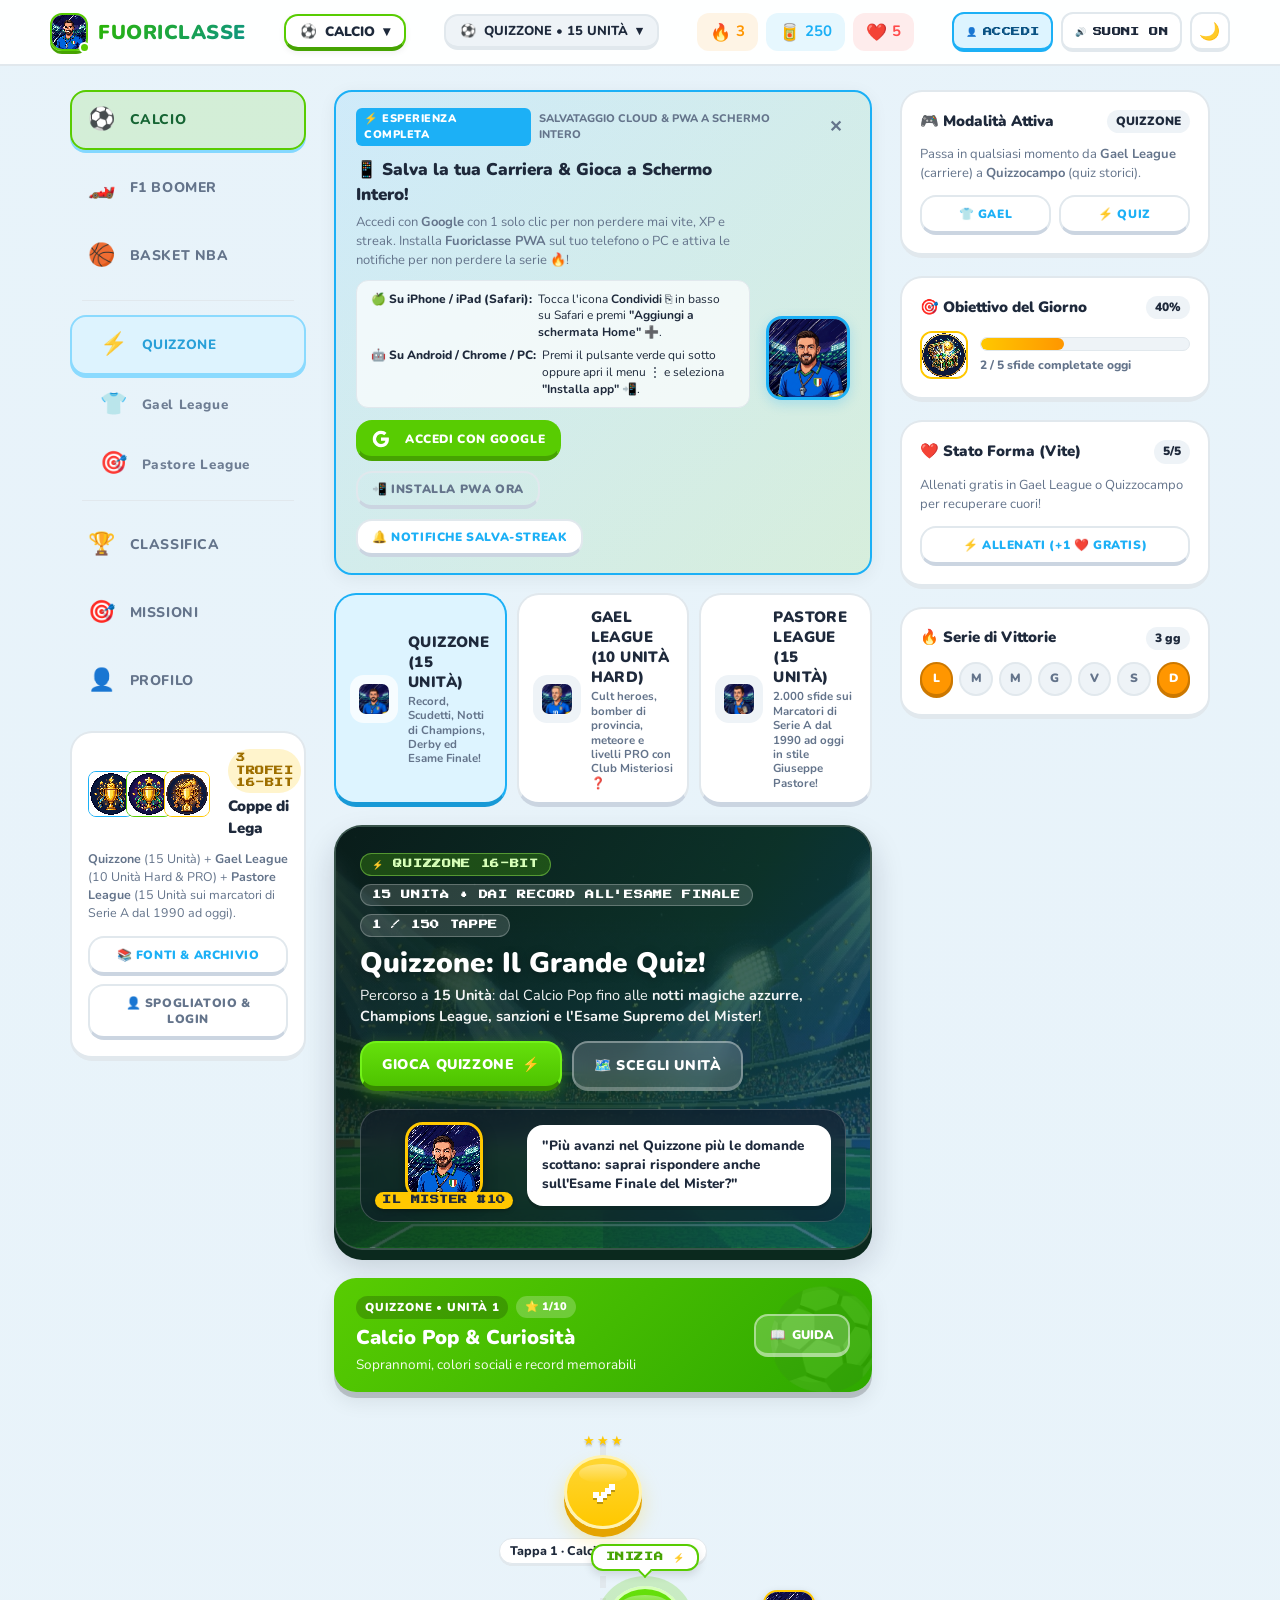
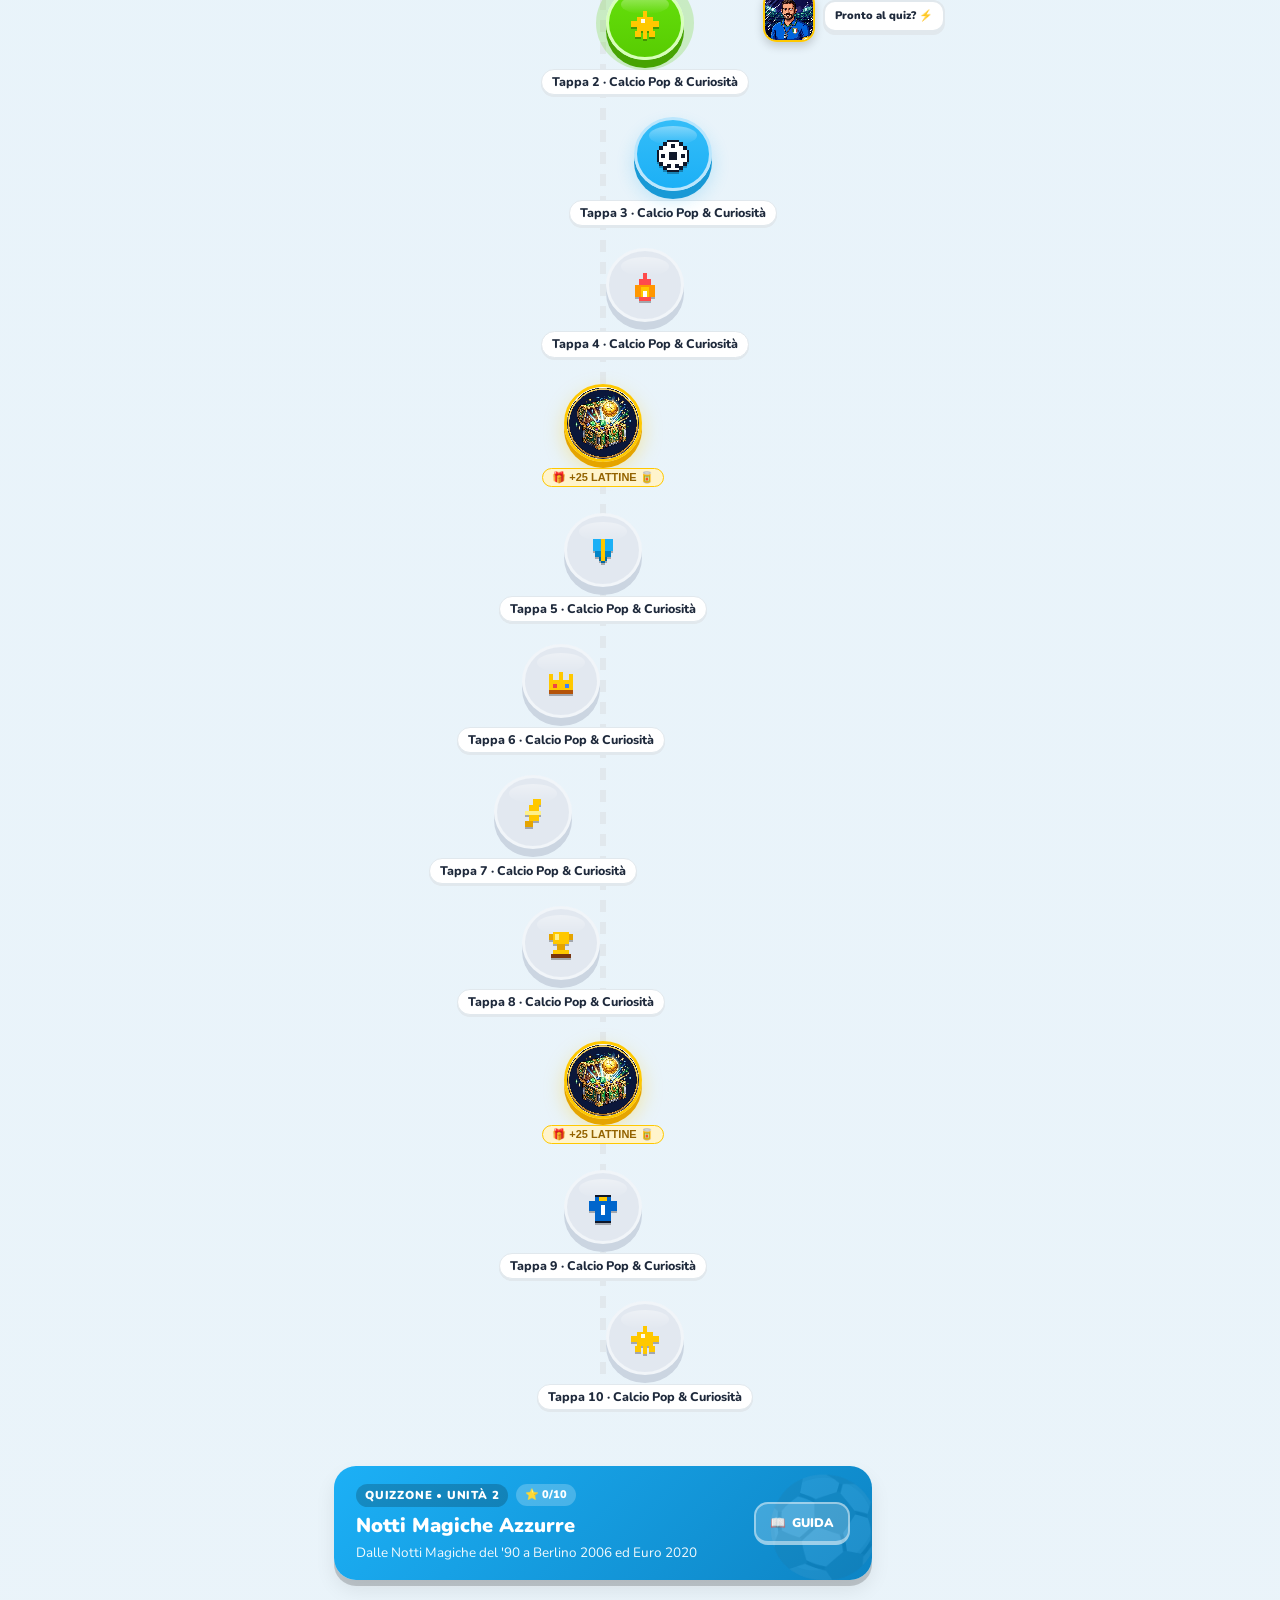
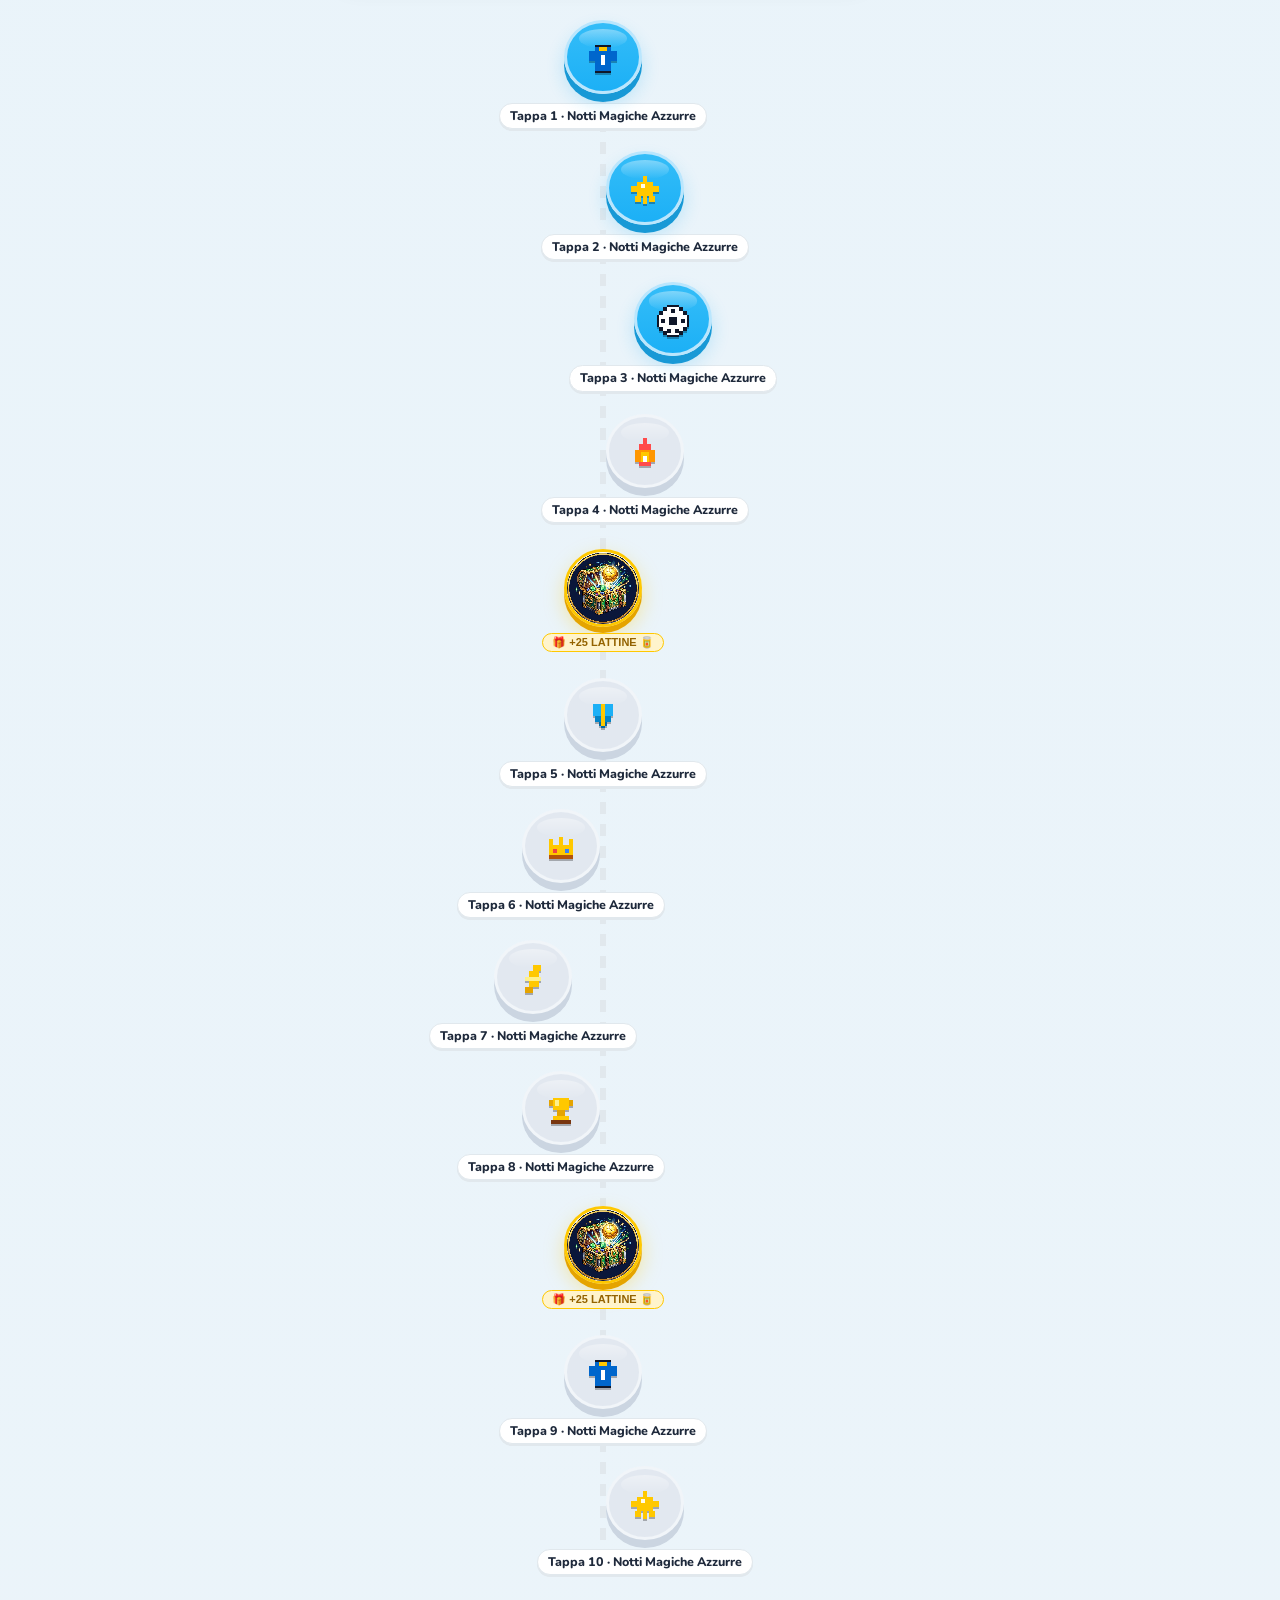
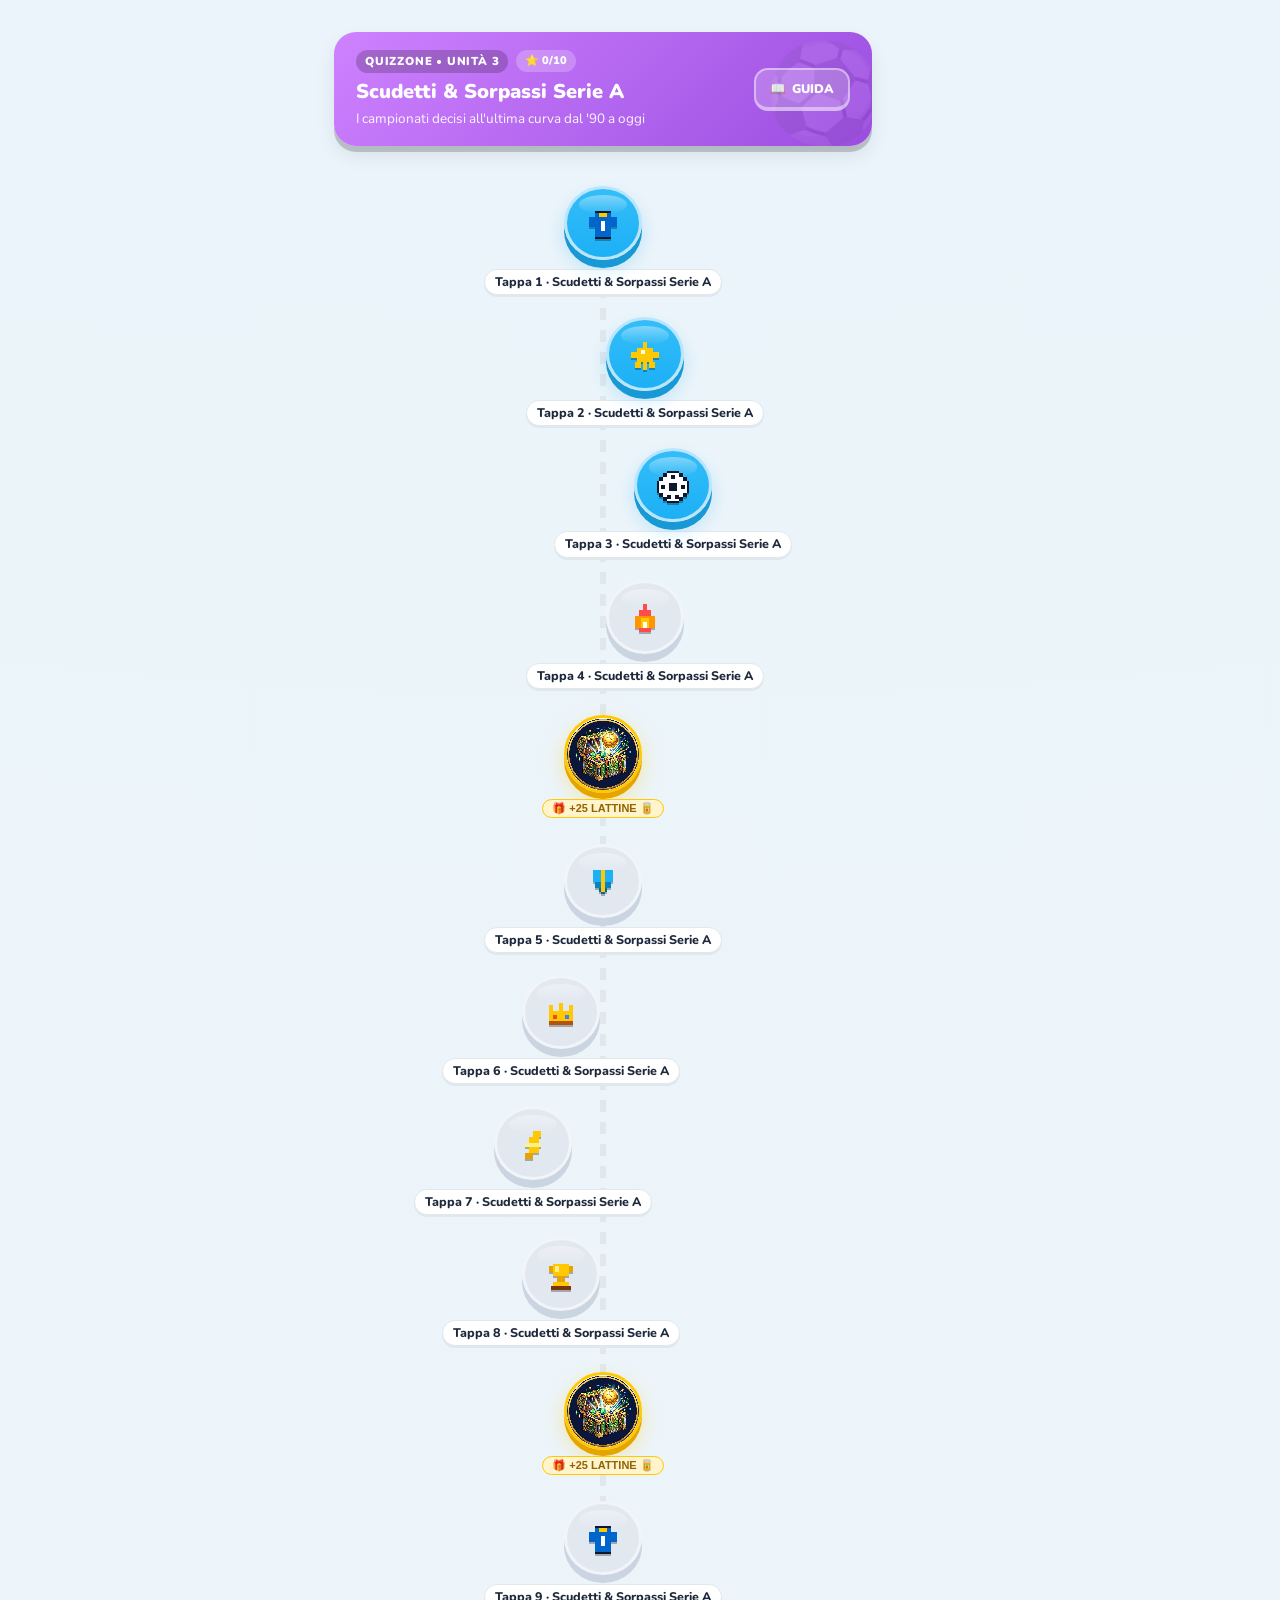
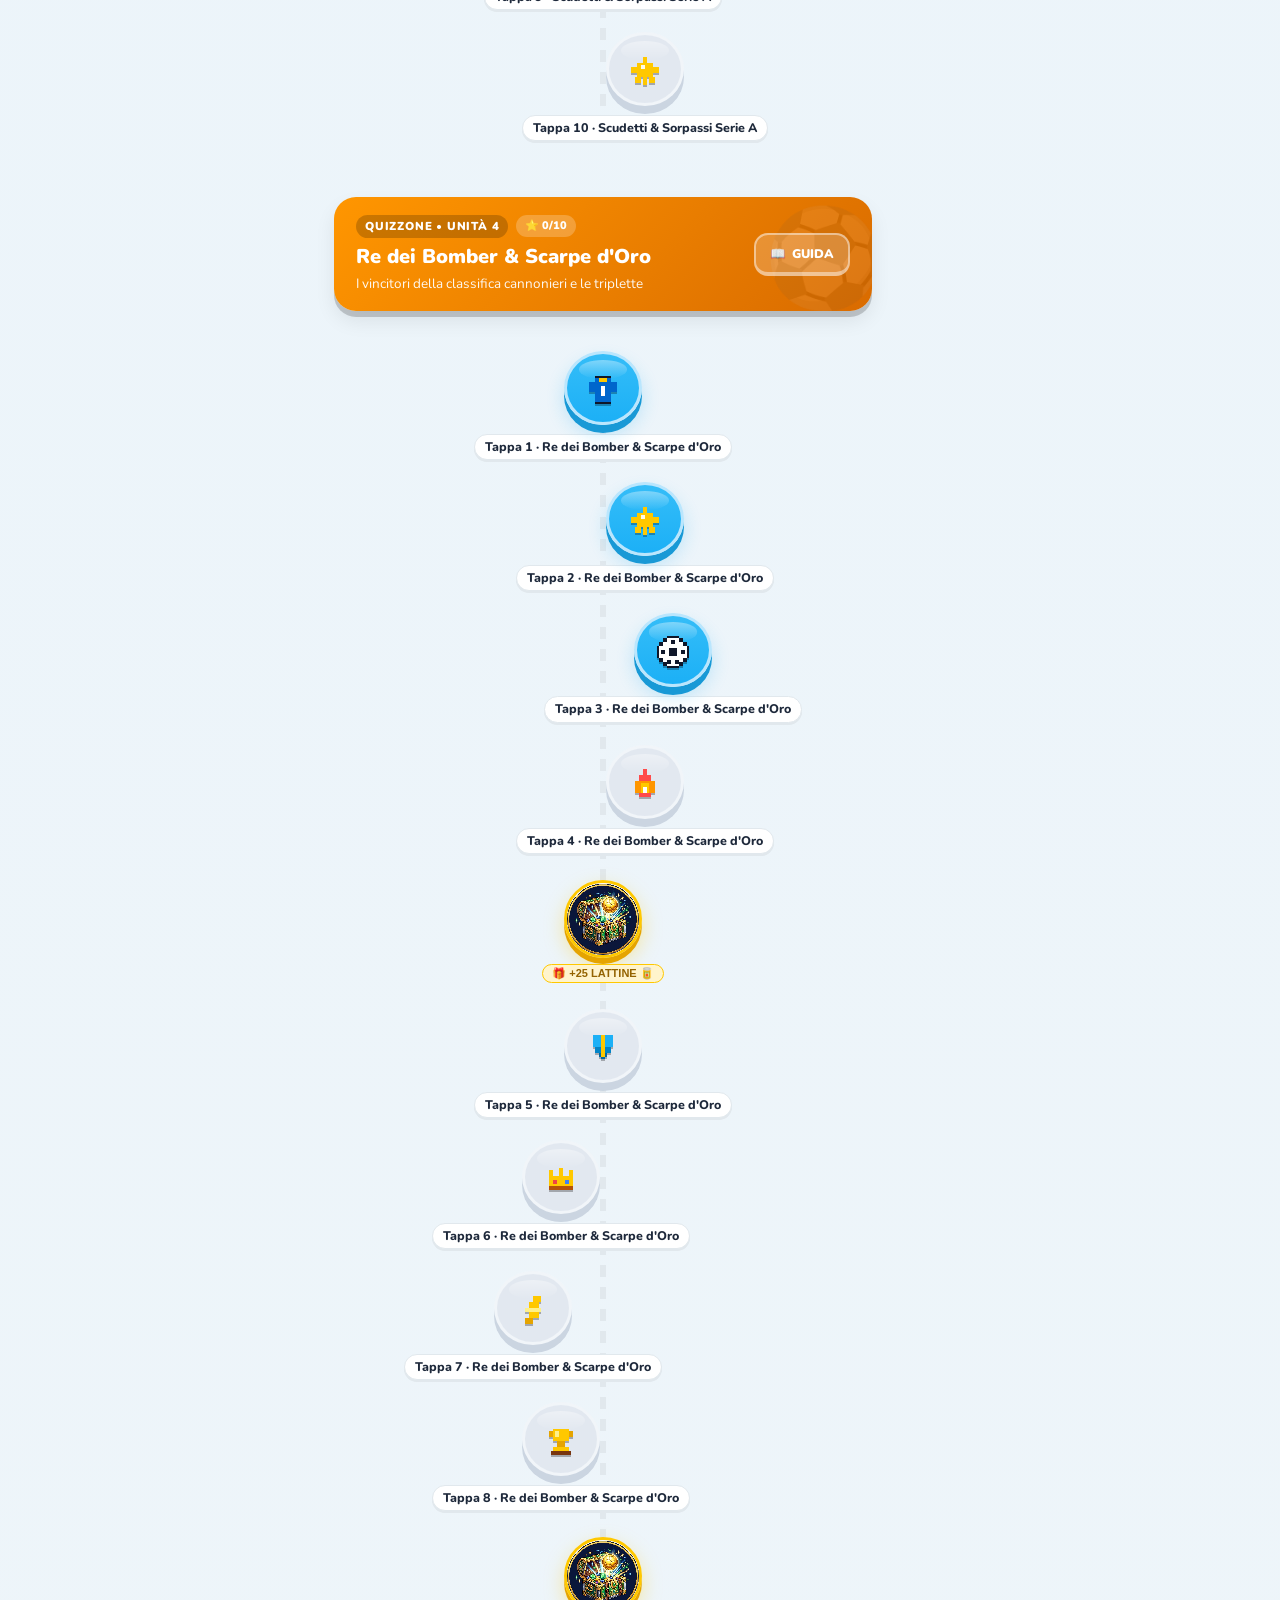
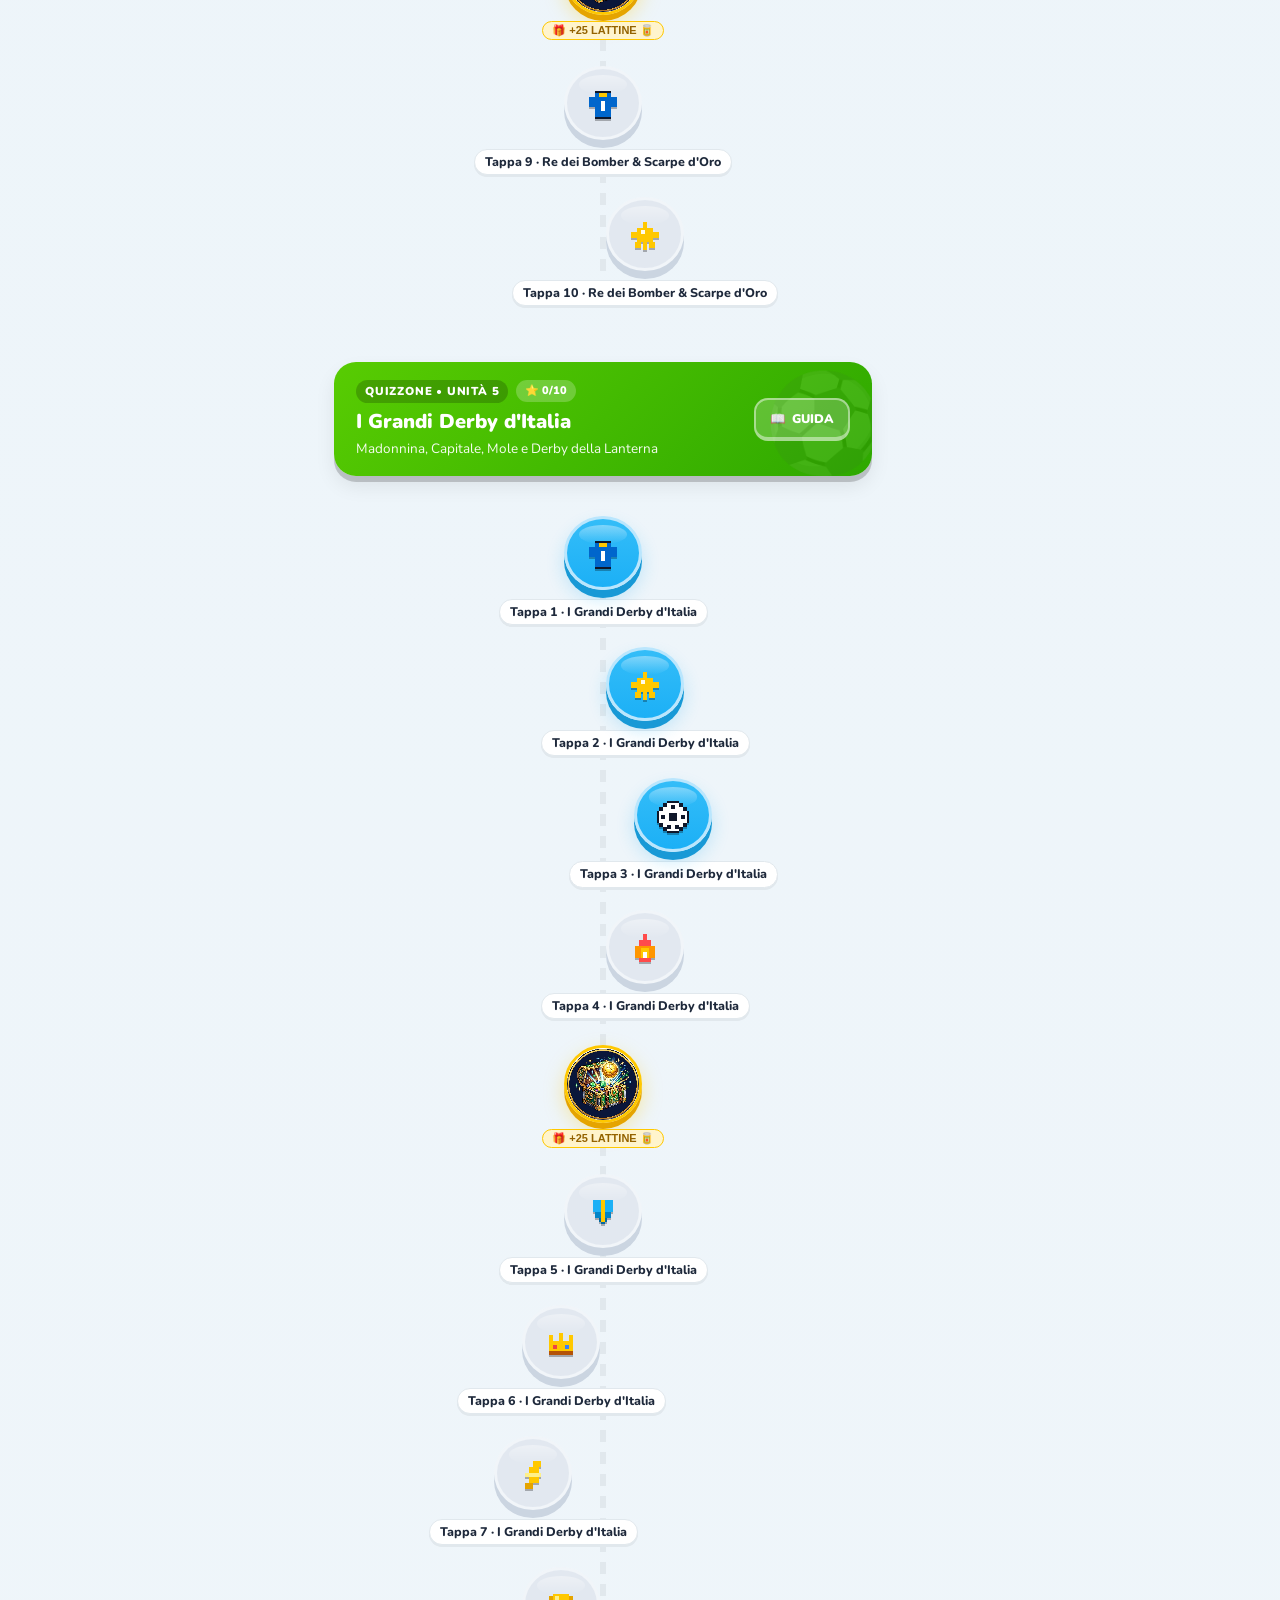
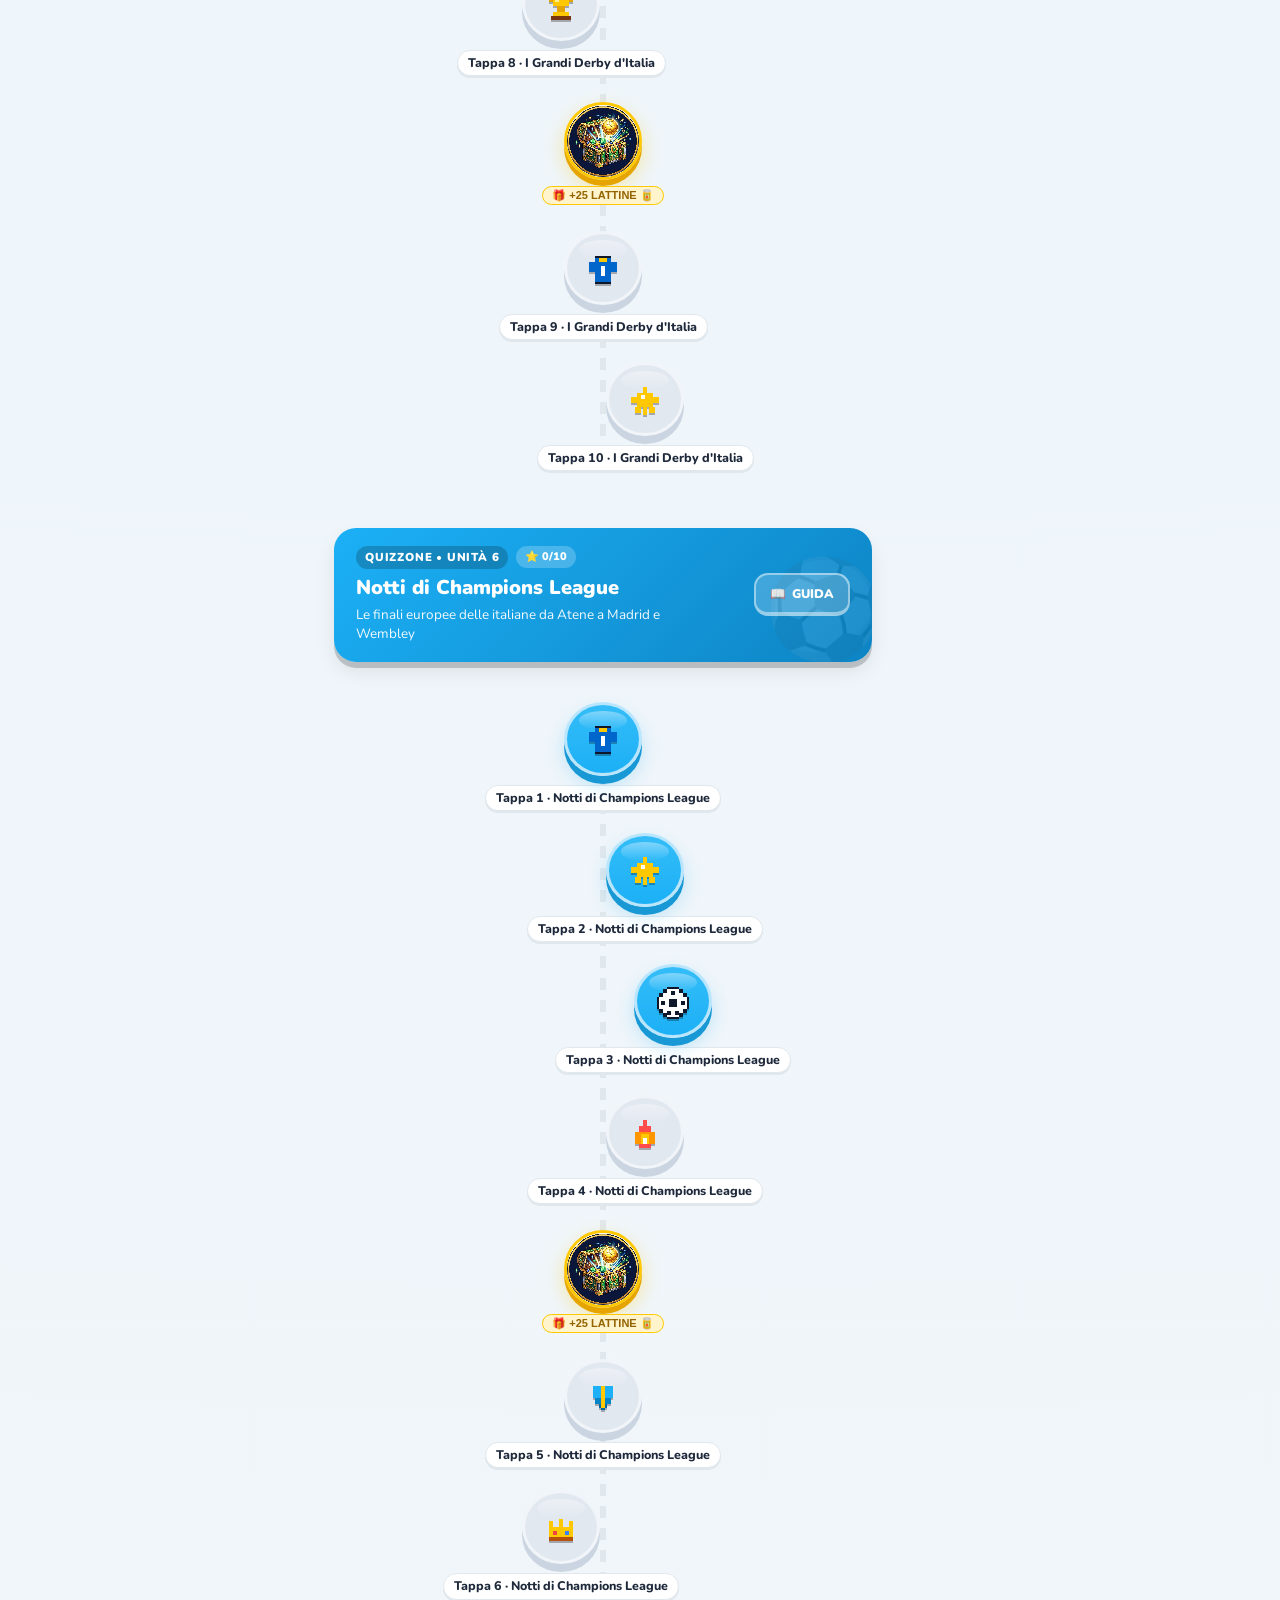
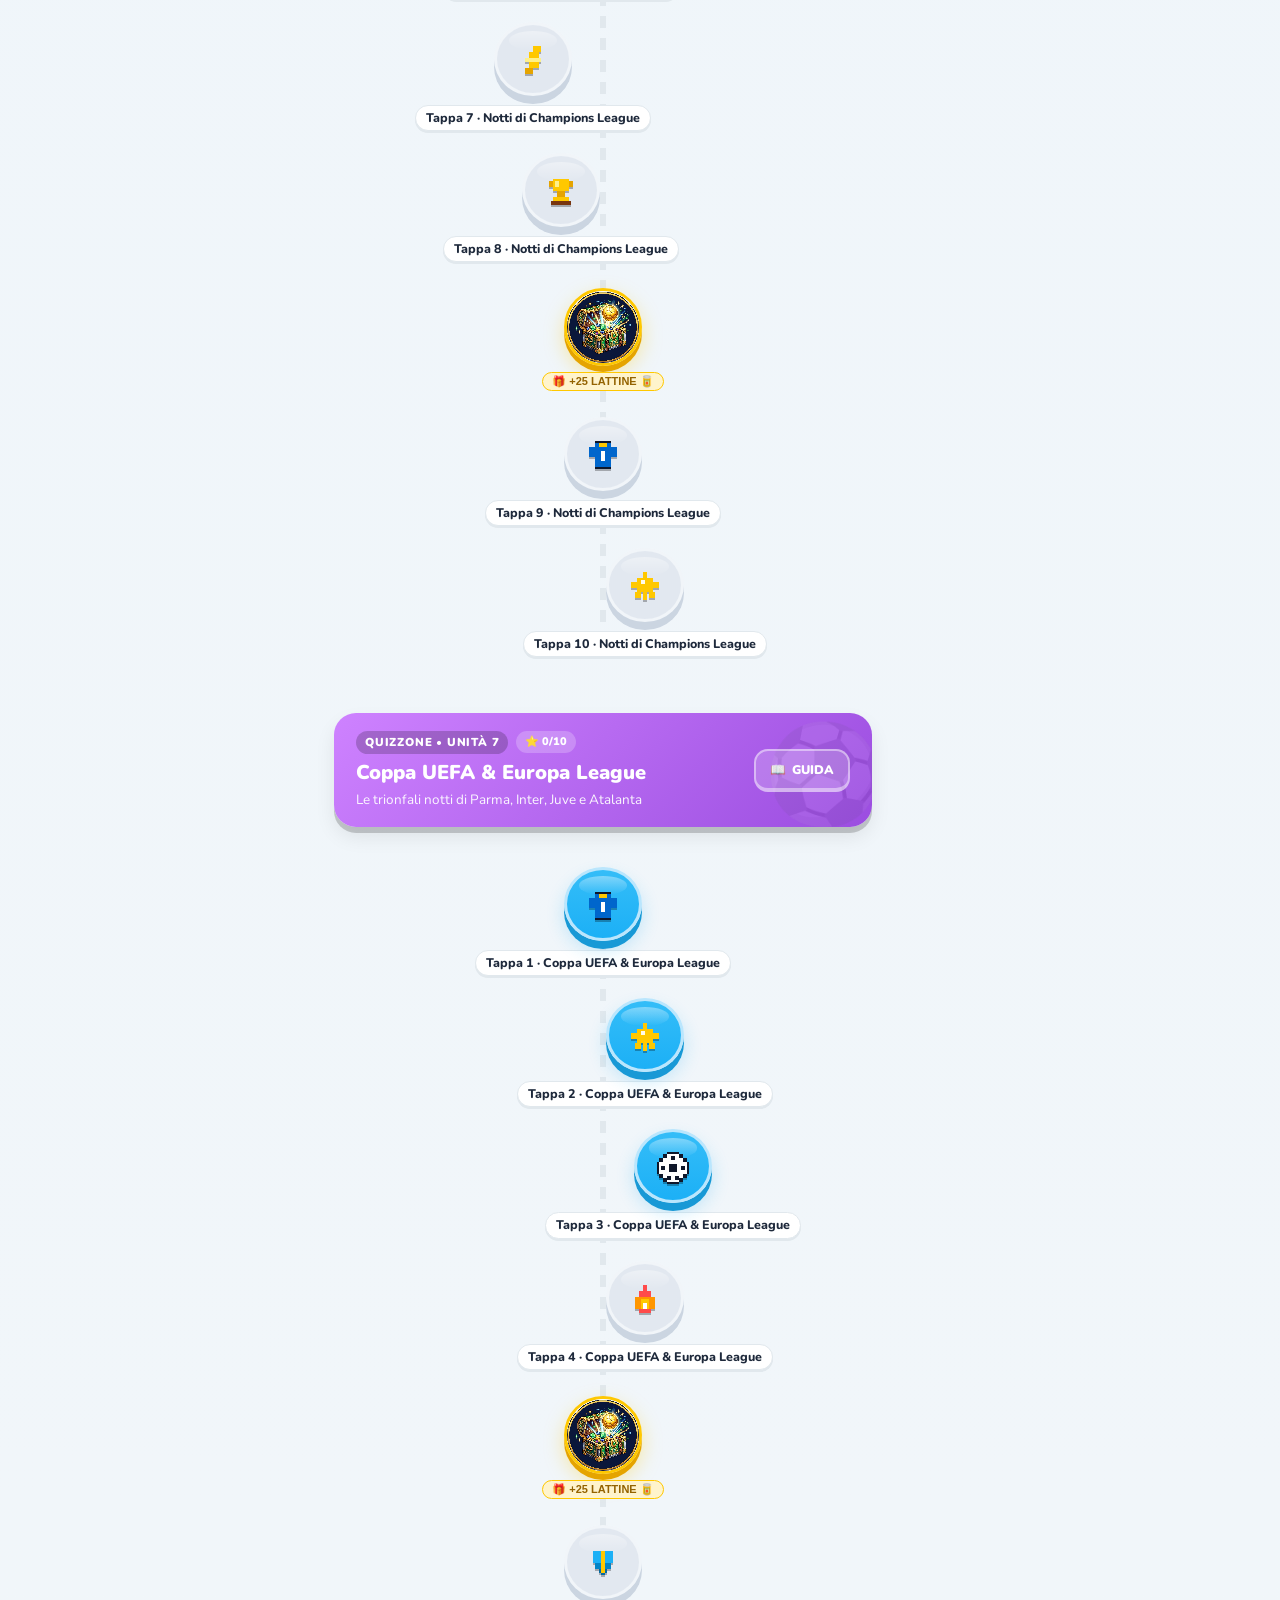
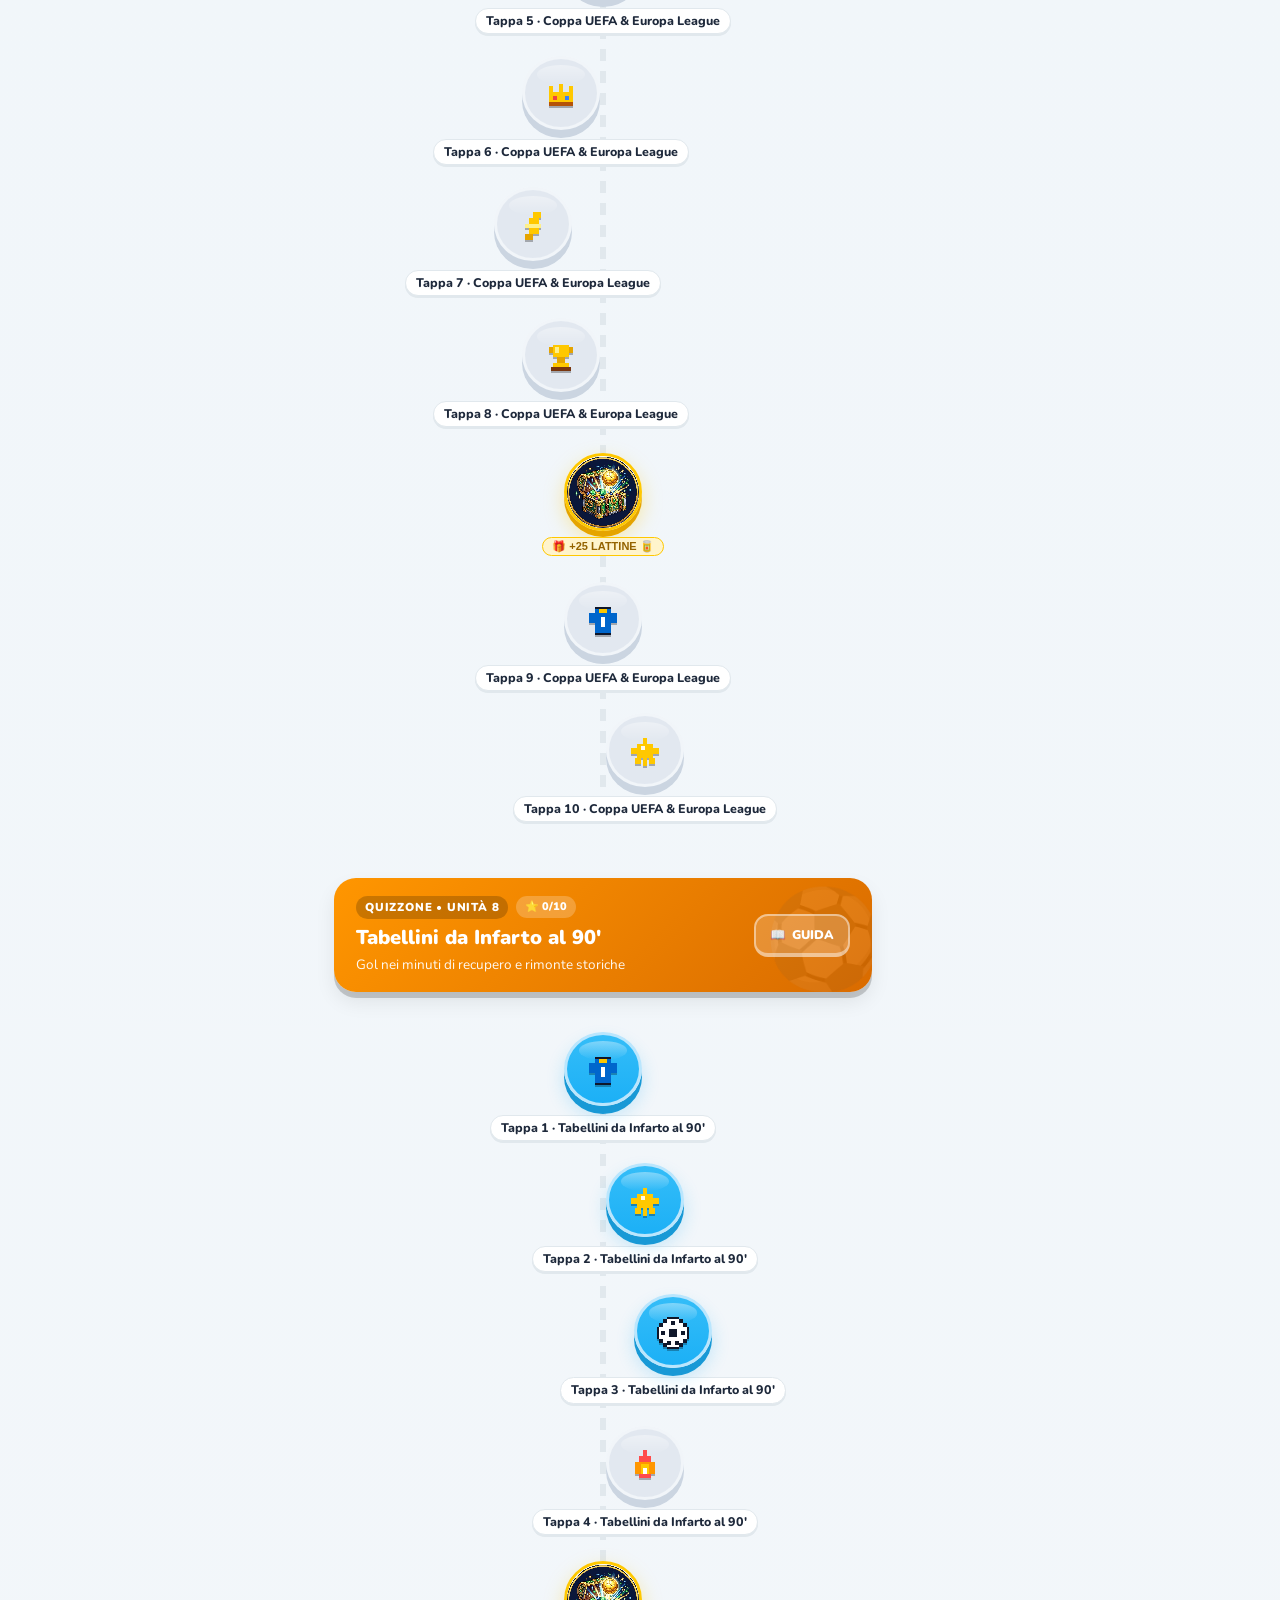
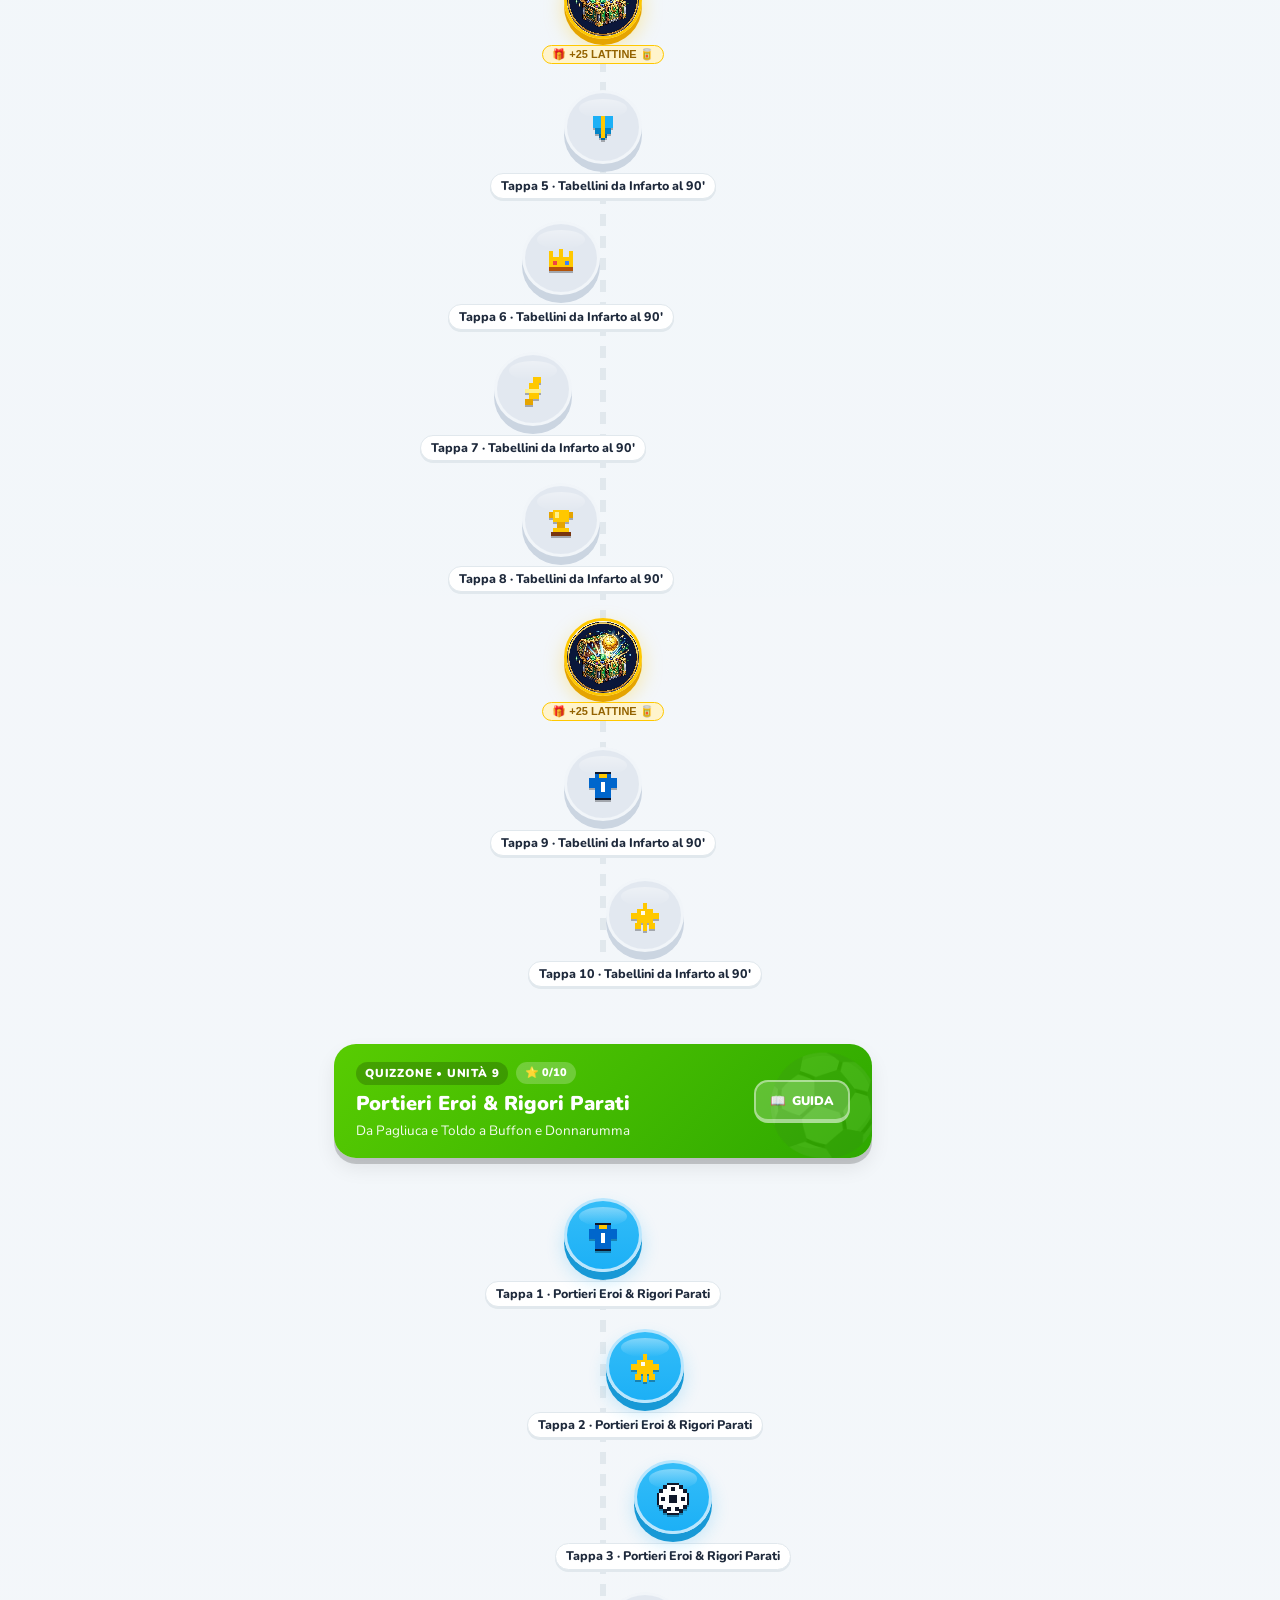
==== commit f2376e02: "perf & feat: ottimizzazione fluidita 60fps, caching GZIP, algoritmo O(1) e nuove domande 2015-2026 i" ====
--- a/index.html
+++ b/index.html
@@ -29,28 +29,20 @@
   <meta http-equiv="Cache-Control" content="no-cache, no-store, must-revalidate" />
   <meta http-equiv="Pragma" content="no-cache" />
   <meta http-equiv="Expires" content="0" />
-  <link rel="stylesheet" href="style.css?v=46" />
-  <link rel="stylesheet" href="mobile.css?v=46" />
-  <link rel="stylesheet" href="dark-theme.css?v=46" />
+  <link rel="stylesheet" href="style.css?v=47" />
+  <link rel="stylesheet" href="mobile.css?v=47" />
+  <link rel="stylesheet" href="dark-theme.css?v=47" />
   <script>
     (function() {
       try {
-        // Pulizia iniziale proattiva cache Service Worker per garantire aggiornamenti istantanei
+        // Pulizia selettiva solo di eventuali cache obsolete (mantiene la cache attiva per caricamento 0ms)
+        var ACTIVE_CACHE = 'fuoriclasse-v47';
         if ('caches' in window) {
           caches.keys().then(function(keys) {
-            return Promise.all(keys.map(function(k) { return caches.delete(k); }));
-          });
-        }
-        if ('serviceWorker' in navigator) {
-          navigator.serviceWorker.getRegistrations().then(function(regs) {
-            regs.forEach(function(r) {
-              var scriptUrl = (r.active && r.active.scriptURL) || (r.installing && r.installing.scriptURL) || '';
-              if (scriptUrl.indexOf('v=34') === -1) {
-                r.unregister();
-              } else {
-                r.update();
-              }
-            });
+            return Promise.all(
+              keys.filter(function(k) { return k !== ACTIVE_CACHE; })
+                  .map(function(k) { return caches.delete(k); })
+            );
           });
         }
       } catch (e) {}
@@ -1368,6 +1360,6 @@
   </div>
 
   <script src="https://cdn.jsdelivr.net/npm/@supabase/supabase-js@2"></script>
-  <script src="app.js?v=46"></script>
+  <script src="app.js?v=47"></script>
 </body>
 </html>
--- a/style.css
+++ b/style.css
@@ -55,7 +55,12 @@
 }
 
 html {
-  scroll-behavior: smooth;
+  -webkit-text-size-adjust: 100%;
+}
+
+button, a, [role="button"] {
+  touch-action: manipulation;
+  -webkit-tap-highlight-color: transparent;
 }
 
 body {
@@ -1062,6 +1067,7 @@
   display: flex;
   flex-direction: column;
   align-items: center;
+  contain: layout style;
 }
 
 /* Card Intestazione Unità */
@@ -1226,7 +1232,7 @@
   margin-bottom: 4px;
   font-size: 13px;
   color: var(--duo-yellow);
-  filter: drop-shadow(0 2px 2px rgba(0, 0, 0, 0.18));
+  text-shadow: 0 2px 2px rgba(0, 0, 0, 0.22);
 }
 
 /* Bottone Circolare 3D del Nodo */
@@ -1301,10 +1307,10 @@
 
 @keyframes pulseCurrentNode {
   0%, 100% {
-    box-shadow: 0 8px 0 var(--duo-green-dark), 0 0 0 6px rgba(88, 204, 2, 0.22);
+    transform: scale3d(1, 1, 1);
   }
   50% {
-    box-shadow: 0 8px 0 var(--duo-green-dark), 0 0 0 15px rgba(88, 204, 2, 0.06);
+    transform: scale3d(1.06, 1.06, 1);
   }
 }
 
@@ -3493,8 +3499,8 @@
   animation: flamePulse 1.8s infinite ease-in-out;
 }
 @keyframes flamePulse {
-  0%, 100% { transform: scale(1); filter: drop-shadow(0 0 8px rgba(255,150,0,0.4)); }
-  50% { transform: scale(1.1); filter: drop-shadow(0 0 18px rgba(255,100,0,0.8)); }
+  0%, 100% { transform: scale3d(1, 1, 1); }
+  50% { transform: scale3d(1.1, 1.1, 1); }
 }
 .streak-days-counter-hero {
   font-size: 34px;
--- a/mobile.css
+++ b/mobile.css
@@ -765,21 +765,21 @@
    6. OTTIMIZZAZIONI SPECIFICHE PER IPHONE 15+ (DYNAMIC ISLAND & RETINA DISPLAY)
    -------------------------------------------------------------------------- */
 @supports (-webkit-touch-callout: none) {
-  /* iOS WebKit Backdrop Blur accelerato da GPU Apple Silicon */
+  /* iOS WebKit Backdrop Blur leggero e fluido a 120Hz ProMotion */
   .duo-topbar {
-    -webkit-backdrop-filter: blur(20px) saturate(180%);
-    backdrop-filter: blur(20px) saturate(180%);
+    -webkit-backdrop-filter: blur(10px);
+    backdrop-filter: blur(10px);
   }
   .duo-mobile-nav {
-    -webkit-backdrop-filter: blur(20px) saturate(180%);
-    backdrop-filter: blur(20px) saturate(180%);
+    -webkit-backdrop-filter: blur(10px);
+    backdrop-filter: blur(10px);
   }
   .quiz-bottom-drawer {
-    -webkit-backdrop-filter: blur(20px) saturate(180%);
-    backdrop-filter: blur(20px) saturate(180%);
+    -webkit-backdrop-filter: none;
+    backdrop-filter: none;
   }
   .duo-modal-backdrop {
-    -webkit-backdrop-filter: blur(16px);
-    backdrop-filter: blur(16px);
-  }
-}
+    -webkit-backdrop-filter: blur(8px);
+    backdrop-filter: blur(8px);
+  }
+}
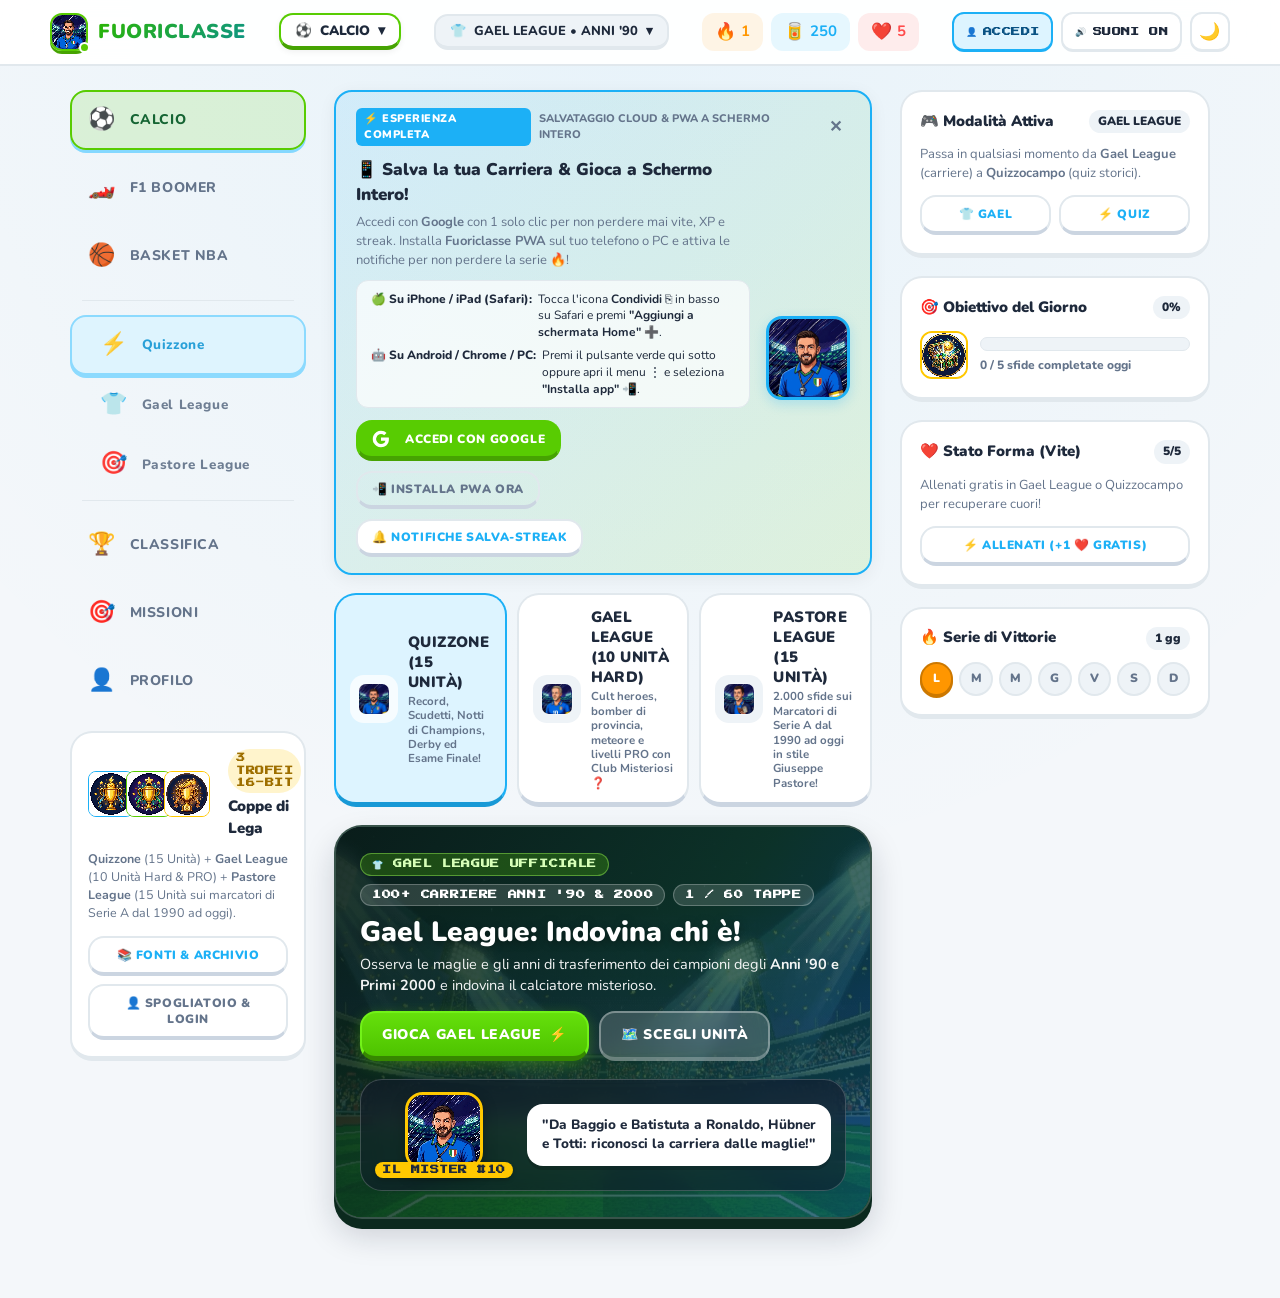
==== commit b3e2631a: "perf: optimize assets (-81% size), image decoding, caching & mobile UX (v48)" ====
--- a/index.html
+++ b/index.html
@@ -18,25 +18,27 @@
   <meta name="apple-mobile-web-app-title" content="Fuoriclasse" />
   <title>Fuoriclasse — Gael League &amp; Quizzocampo</title>
 
-  <link rel="manifest" href="manifest.webmanifest?v=34" />
-  <link rel="icon" type="image/svg+xml" href="icon.svg?v=34" />
-  <link rel="apple-touch-icon" href="assets/mascot-coach.jpg?v=34" />
+  <link rel="manifest" href="manifest.webmanifest?v=48" />
+  <link rel="icon" type="image/svg+xml" href="icon.svg?v=48" />
+  <link rel="apple-touch-icon" href="assets/mascot-coach.jpg" />
+  <link rel="preload" href="assets/mascot-coach.jpg" as="image" fetchpriority="high" />
 
   <link rel="preconnect" href="https://fonts.googleapis.com" />
   <link rel="preconnect" href="https://fonts.gstatic.com" crossorigin />
+  <link rel="preconnect" href="https://cdn.jsdelivr.net" crossorigin />
   <link href="https://fonts.googleapis.com/css2?family=Nunito:wght@600;700;800;900&family=Press+Start+2P&family=VT323&display=swap" rel="stylesheet" />
 
   <meta http-equiv="Cache-Control" content="no-cache, no-store, must-revalidate" />
   <meta http-equiv="Pragma" content="no-cache" />
   <meta http-equiv="Expires" content="0" />
-  <link rel="stylesheet" href="style.css?v=47" />
-  <link rel="stylesheet" href="mobile.css?v=47" />
-  <link rel="stylesheet" href="dark-theme.css?v=47" />
+  <link rel="stylesheet" href="style.css?v=48" />
+  <link rel="stylesheet" href="mobile.css?v=48" />
+  <link rel="stylesheet" href="dark-theme.css?v=48" />
   <script>
     (function() {
       try {
         // Pulizia selettiva solo di eventuali cache obsolete (mantiene la cache attiva per caricamento 0ms)
-        var ACTIVE_CACHE = 'fuoriclasse-v47';
+        var ACTIVE_CACHE = 'fuoriclasse-v48';
         if ('caches' in window) {
           caches.keys().then(function(keys) {
             return Promise.all(
@@ -60,7 +62,7 @@
     <div class="topbar-inner">
       <a href="#percorso" class="brand-pill" aria-label="Fuoriclasse Home" id="brandHomeLink">
         <span class="brand-logo-wrap">
-          <img src="assets/mascot-coach.jpg" alt="Il Mister #10" class="brand-avatar-img" width="36" height="36" />
+          <img src="assets/mascot-coach.jpg" alt="Il Mister #10" class="brand-avatar-img" width="36" height="36" decoding="async" fetchpriority="high" />
           <span class="brand-online-dot" aria-hidden="true"></span>
         </span>
         <span class="brand-wordmark">FUORICLASSE</span>
@@ -173,9 +175,9 @@
       <div class="sidebar-PromoCard">
         <div class="promo-card-header">
           <div style="display:flex;align-items:center;margin-right:6px;">
-            <img src="assets/trophy-quizzone.jpg?v=33" alt="Coppa Quizzone" class="promo-trophy-img" width="34" height="34" style="border-radius:8px;border:1.5px solid #1cb0f6;" />
-            <img src="assets/trophy-gael.jpg?v=33" alt="Coppa Gael League" class="promo-trophy-img" width="34" height="34" style="border-radius:8px;border:1.5px solid #58cc02;margin-left:-8px;" />
-            <img src="assets/trophy-pastore.jpg?v=33" alt="Coppa Pastore League" class="promo-trophy-img" width="34" height="34" style="border-radius:8px;border:1.5px solid #ffc800;margin-left:-8px;" />
+            <img src="assets/trophy-quizzone.jpg" alt="Coppa Quizzone" class="promo-trophy-img" width="34" height="34" loading="lazy" decoding="async" style="border-radius:8px;border:1.5px solid #1cb0f6;" />
+            <img src="assets/trophy-gael.jpg" alt="Coppa Gael League" class="promo-trophy-img" width="34" height="34" loading="lazy" decoding="async" style="border-radius:8px;border:1.5px solid #58cc02;margin-left:-8px;" />
+            <img src="assets/trophy-pastore.jpg" alt="Coppa Pastore League" class="promo-trophy-img" width="34" height="34" loading="lazy" decoding="async" style="border-radius:8px;border:1.5px solid #ffc800;margin-left:-8px;" />
           </div>
           <div>
             <span class="promo-badge">3 TROFEI 16-BIT</span>
@@ -237,7 +239,7 @@
               </div>
             </div>
             <div class="banner-mascot-preview" aria-hidden="true">
-              <img src="assets/mascot-coach.jpg" alt="Fuoriclasse" class="banner-mascot-img" width="84" height="84" />
+              <img src="assets/mascot-coach.jpg" alt="Fuoriclasse" class="banner-mascot-img" width="84" height="84" decoding="async" />
             </div>
           </div>
         </div>
@@ -258,7 +260,7 @@
         <div class="game-mode-switcher mode-switcher-3" id="calcioModeSwitcher" role="tablist" aria-label="Scegli la tipologia di gioco">
           <button class="mode-switch-btn active" id="switchModeQuiz" data-mode="quizzone" type="button" role="tab" aria-selected="true">
             <span class="mode-switch-icon">
-              <img src="assets/mascot-coach.jpg?v=33" alt="" width="32" height="32" style="border-radius:8px;object-fit:cover;border:1.5px solid rgba(255,255,255,0.25);" />
+              <img src="assets/mascot-coach.jpg" alt="" width="32" height="32" decoding="async" style="border-radius:8px;object-fit:cover;border:1.5px solid rgba(255,255,255,0.25);" />
             </span>
             <div class="mode-switch-text">
               <b>QUIZZONE (15 UNITÀ)</b>
@@ -267,7 +269,7 @@
           </button>
           <button class="mode-switch-btn" id="switchModeGael" data-mode="gael" type="button" role="tab" aria-selected="false">
             <span class="mode-switch-icon">
-              <img src="assets/gael-mascot.jpg?v=33" alt="" width="32" height="32" style="border-radius:8px;object-fit:cover;border:1.5px solid rgba(255,255,255,0.25);" />
+              <img src="assets/gael-mascot.jpg" alt="" width="32" height="32" decoding="async" style="border-radius:8px;object-fit:cover;border:1.5px solid rgba(255,255,255,0.25);" />
             </span>
             <div class="mode-switch-text">
               <b>GAEL LEAGUE (10 UNITÀ HARD)</b>
@@ -276,7 +278,7 @@
           </button>
           <button class="mode-switch-btn" id="switchModePastore" data-mode="pastore" type="button" role="tab" aria-selected="false">
             <span class="mode-switch-icon">
-              <img src="assets/pastore-mascot.jpg?v=33" alt="" width="32" height="32" style="border-radius:8px;object-fit:cover;border:1.5px solid rgba(255,255,255,0.25);" />
+              <img src="assets/pastore-mascot.jpg" alt="" width="32" height="32" decoding="async" style="border-radius:8px;object-fit:cover;border:1.5px solid rgba(255,255,255,0.25);" />
             </span>
             <div class="mode-switch-text">
               <b>PASTORE LEAGUE (15 UNITÀ)</b>
@@ -311,7 +313,7 @@
             <!-- Il Mister #10 -->
             <div class="hero-mascot-card">
               <div class="hero-mascot-avatar-wrap">
-                <img src="assets/mascot-coach.jpg" alt="Il Mister #10 — Allenatore Giocatore" class="hero-mascot-img" width="96" height="96" />
+                <img src="assets/mascot-coach.jpg" alt="Il Mister #10 — Allenatore Giocatore" class="hero-mascot-img" width="96" height="96" decoding="async" fetchpriority="high" />
                 <span class="mascot-role-tag">IL MISTER #10</span>
               </div>
               <div class="mascot-bubble" id="mascotGreeting">
@@ -333,7 +335,7 @@
       <section class="view-panel" id="view-league" hidden aria-label="Classifica Lega">
         <div class="panel-card league-header-card">
           <div class="league-trophy-showcase">
-            <img src="assets/trophy-quizzone.jpg?v=33" alt="Trofeo Divisione" class="league-hero-trophy" id="leagueHeroTrophy" width="96" height="96" />
+            <img src="assets/trophy-quizzone.jpg" alt="Trofeo Divisione" class="league-hero-trophy" id="leagueHeroTrophy" width="96" height="96" loading="lazy" decoding="async" />
           </div>
           <span class="eyebrow-pill pill-gold" id="leagueDivisionBadge">DIVISIONE SCUDETTO 🏆</span>
           <h2 id="leagueTitle">Classifica Calcio</h2>
@@ -384,7 +386,7 @@
               <h2>Missioni &amp; Bauli Premio</h2>
               <p>Completa le sfide per accumulare <b>Lattine Energy Drink 🥫</b> e sbloccare i trofei.</p>
             </div>
-            <img src="assets/chest-gold.jpg" alt="Baule del Campione" class="quests-banner-chest" width="84" height="84" />
+            <img src="assets/chest-gold.jpg" alt="Baule del Campione" class="quests-banner-chest" width="84" height="84" loading="lazy" decoding="async" />
           </div>
         </div>
 
@@ -551,7 +553,7 @@
         <!-- SEZIONE SPECIALE: MODALITÀ PASTORE (MARCATORI SERIE A 1990 - OGGI) -->
         <div class="panel-card extra-hero-card mt-16" style="border: 2px solid #ffc800; background: linear-gradient(135deg, #132438, #0b192c);">
           <div style="display:flex;align-items:center;gap:14px;flex-wrap:wrap;">
-            <img src="assets/pastore-mascot.jpg" alt="Giuseppe Pastore" style="width:72px;height:72px;border-radius:16px;border:2px solid #ffc800;object-fit:cover;box-shadow:0 4px 14px rgba(255,200,0,0.3);" />
+            <img src="assets/pastore-mascot.jpg" alt="Giuseppe Pastore" width="72" height="72" loading="lazy" decoding="async" style="width:72px;height:72px;border-radius:16px;border:2px solid #ffc800;object-fit:cover;box-shadow:0 4px 14px rgba(255,200,0,0.3);" />
             <div style="flex:1;min-width:220px;">
               <span class="eyebrow-pill pill-gold">🎯 NOVITÀ ASSOLUTA • MODALITÀ PASTORE</span>
               <h2 style="margin:4px 0;color:#fff;">Il Grande Archivio Marcatori (2.000 Sfide)</h2>
@@ -653,7 +655,7 @@
       <section class="view-panel" id="view-profile" hidden aria-label="Profilo Giocatore">
         <div class="panel-card profile-hero-card">
           <div class="profile-avatar-big">
-            <img src="assets/mascot-coach.jpg" alt="Avatar Profilo" class="profile-hero-img" width="76" height="76" />
+            <img src="assets/mascot-coach.jpg" alt="Avatar Profilo" class="profile-hero-img" width="76" height="76" loading="lazy" decoding="async" />
             <span class="profile-level-pill" id="profileLevelBadge">LIV. 1</span>
           </div>
           <div class="profile-meta">
@@ -791,7 +793,7 @@
           <span class="widget-badge" id="railGoalPct">0%</span>
         </div>
         <div class="widget-goal-row">
-          <img src="assets/chest-gold.jpg" alt="Baule" class="widget-chest-thumb" width="46" height="46" />
+          <img src="assets/chest-gold.jpg" alt="Baule" class="widget-chest-thumb" width="46" height="46" loading="lazy" decoding="async" />
           <div class="widget-goal-bar-wrap">
             <div class="duo-progress-bar">
               <div class="duo-progress-fill" id="railGoalFill" style="width: 0%"></div>
@@ -885,7 +887,7 @@
 
         <div class="quiz-prompt-row">
           <div class="quiz-mascot-wrap">
-            <img src="assets/mascot-coach.jpg" alt="Il Mister #10" class="quiz-mascot-avatar" id="quizMascotImg" width="72" height="72" />
+            <img src="assets/mascot-coach.jpg" alt="Il Mister #10" class="quiz-mascot-avatar" id="quizMascotImg" width="72" height="72" decoding="async" />
             <span class="quiz-mascot-mood" id="quizMascotMood">🎯</span>
           </div>
           <div class="speech-bubble">
@@ -908,7 +910,7 @@
       <div id="quizCompletionView" class="quiz-completion-view" hidden>
         <div class="completion-card">
           <div class="completion-trophy-wrap">
-            <img src="assets/trophy-fuoriclasse.jpg" alt="Trofeo Vittoria" class="completion-trophy-img" id="completionTrophyImg" width="116" height="116" />
+            <img src="assets/trophy-fuoriclasse.jpg" alt="Trofeo Vittoria" class="completion-trophy-img" id="completionTrophyImg" width="116" height="116" loading="lazy" decoding="async" />
           </div>
           <span class="eyebrow-pill pill-gold" id="completionBadgeText">ROUND 1 COMPLETATO!</span>
           <h2 class="completion-title" id="completionTitle">INCASSI O RILANCI?</h2>
@@ -1060,7 +1062,7 @@
     <div class="duo-modal-card modal-lg">
       <div class="modal-head">
         <div style="display:flex;align-items:center;gap:12px;">
-          <img src="assets/mascot-coach.jpg" alt="Il Mister #10" style="width:48px;height:48px;border-radius:12px;border:2px solid #ffc800;" />
+          <img src="assets/mascot-coach.jpg" alt="Il Mister #10" width="48" height="48" loading="lazy" decoding="async" style="width:48px;height:48px;border-radius:12px;border:2px solid #ffc800;" />
           <div>
             <span class="eyebrow-pill">SPOGLIATOIO UFFICIALE • 16-BIT</span>
             <h2 id="authModalTitle">⚽ Entra in Campo: Login &amp; Username</h2>
@@ -1133,7 +1135,7 @@
           <div class="sport-card-choice active" id="chooseSportCalcio" data-sport="calcio">
             <div class="sport-card-head">
               <div class="sport-avatar-wrap" style="border-color:#58cc02;">
-                <img src="assets/mascot-coach.jpg?v=33" alt="Calcio" />
+                <img src="assets/mascot-coach.jpg" alt="Calcio" width="56" height="56" loading="lazy" decoding="async" />
               </div>
               <span class="eyebrow-pill pill-green">5.000+ SFIDE</span>
             </div>
@@ -1147,7 +1149,7 @@
           <div class="sport-card-choice" id="chooseSportF1" data-sport="f1">
             <div class="sport-card-head">
               <div class="sport-avatar-wrap" style="border-color:#e10600;">
-                <img src="assets/f1-mascot.jpg?v=35" alt="F1 Boomer" onerror="this.onerror=null;this.parentElement.innerHTML='🏎️';" />
+                <img src="assets/f1-mascot.jpg" alt="F1 Boomer" width="56" height="56" loading="lazy" decoding="async" onerror="this.onerror=null;this.parentElement.innerHTML='🏎️';" />
               </div>
               <span class="eyebrow-pill" style="background:#ffffff;color:#e10600;border-color:#e10600;font-weight:900;">4.100+ QUIZ</span>
             </div>
@@ -1161,7 +1163,7 @@
           <div class="sport-card-choice" id="chooseSportBasket" data-sport="basket">
             <div class="sport-card-head">
               <div class="sport-avatar-wrap" style="border-color:#f97316;">
-                <img src="assets/basket-mascot.jpg?v=35" alt="Basket NBA" onerror="this.onerror=null;this.parentElement.innerHTML='🏀';" />
+                <img src="assets/basket-mascot.jpg" alt="Basket NBA" width="56" height="56" loading="lazy" decoding="async" onerror="this.onerror=null;this.parentElement.innerHTML='🏀';" />
               </div>
               <span class="eyebrow-pill pill-gold">4.100+ QUIZ</span>
             </div>
@@ -1359,7 +1361,7 @@
     </div>
   </div>
 
-  <script src="https://cdn.jsdelivr.net/npm/@supabase/supabase-js@2"></script>
-  <script src="app.js?v=47"></script>
+  <script src="https://cdn.jsdelivr.net/npm/@supabase/supabase-js@2" defer></script>
+  <script src="app.js?v=48" defer></script>
 </body>
 </html>
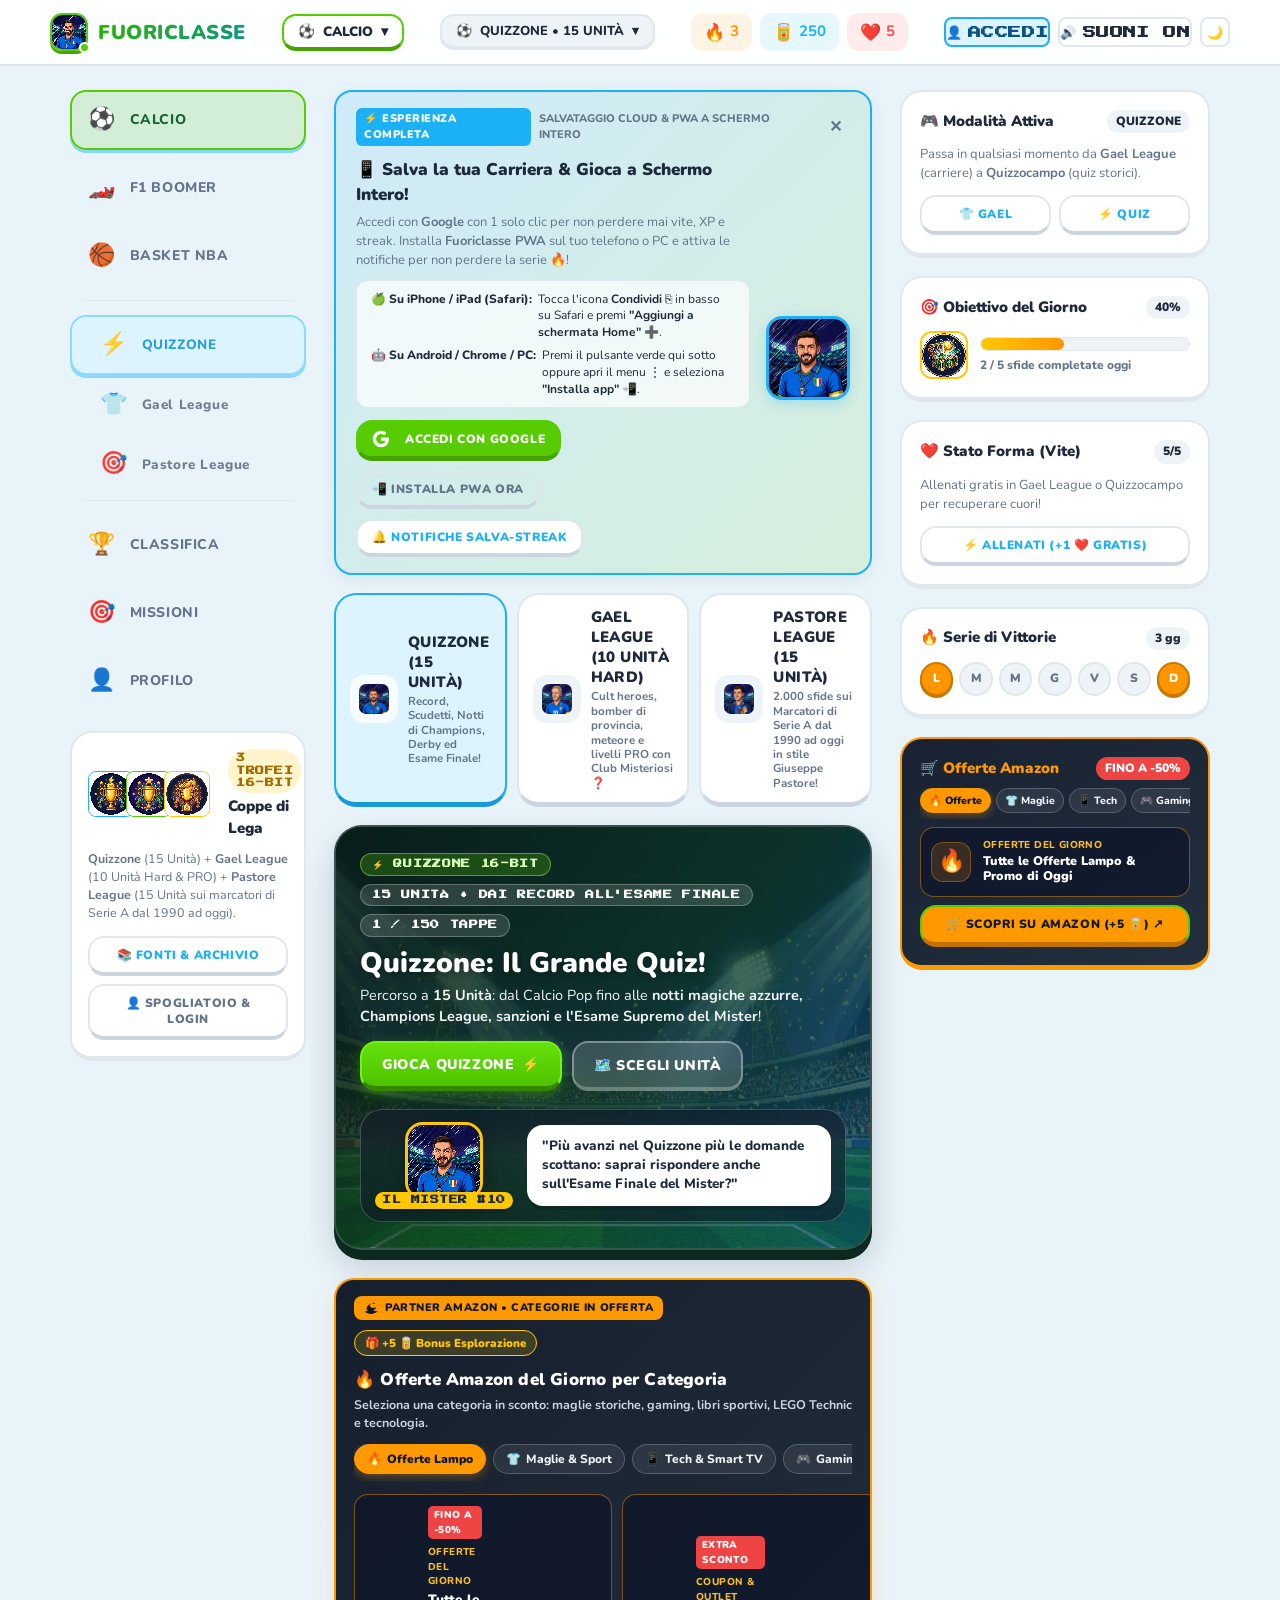
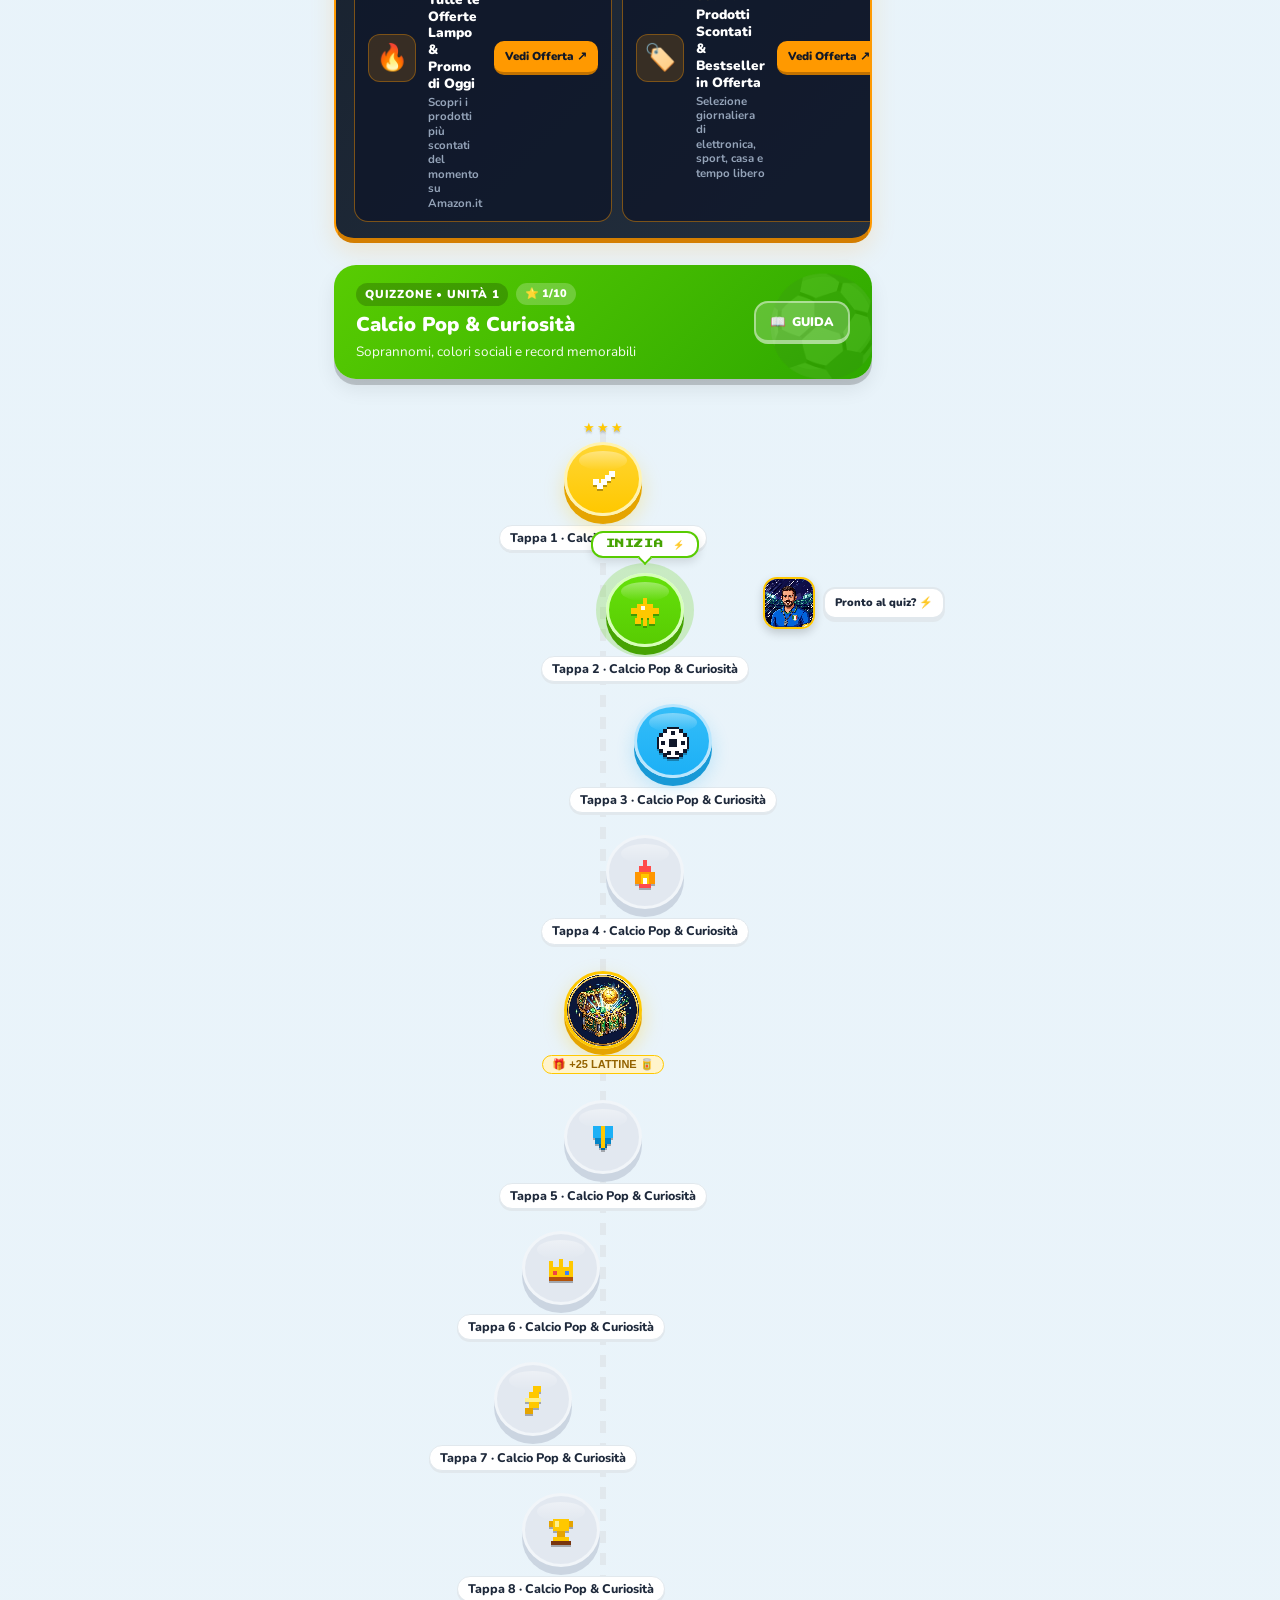
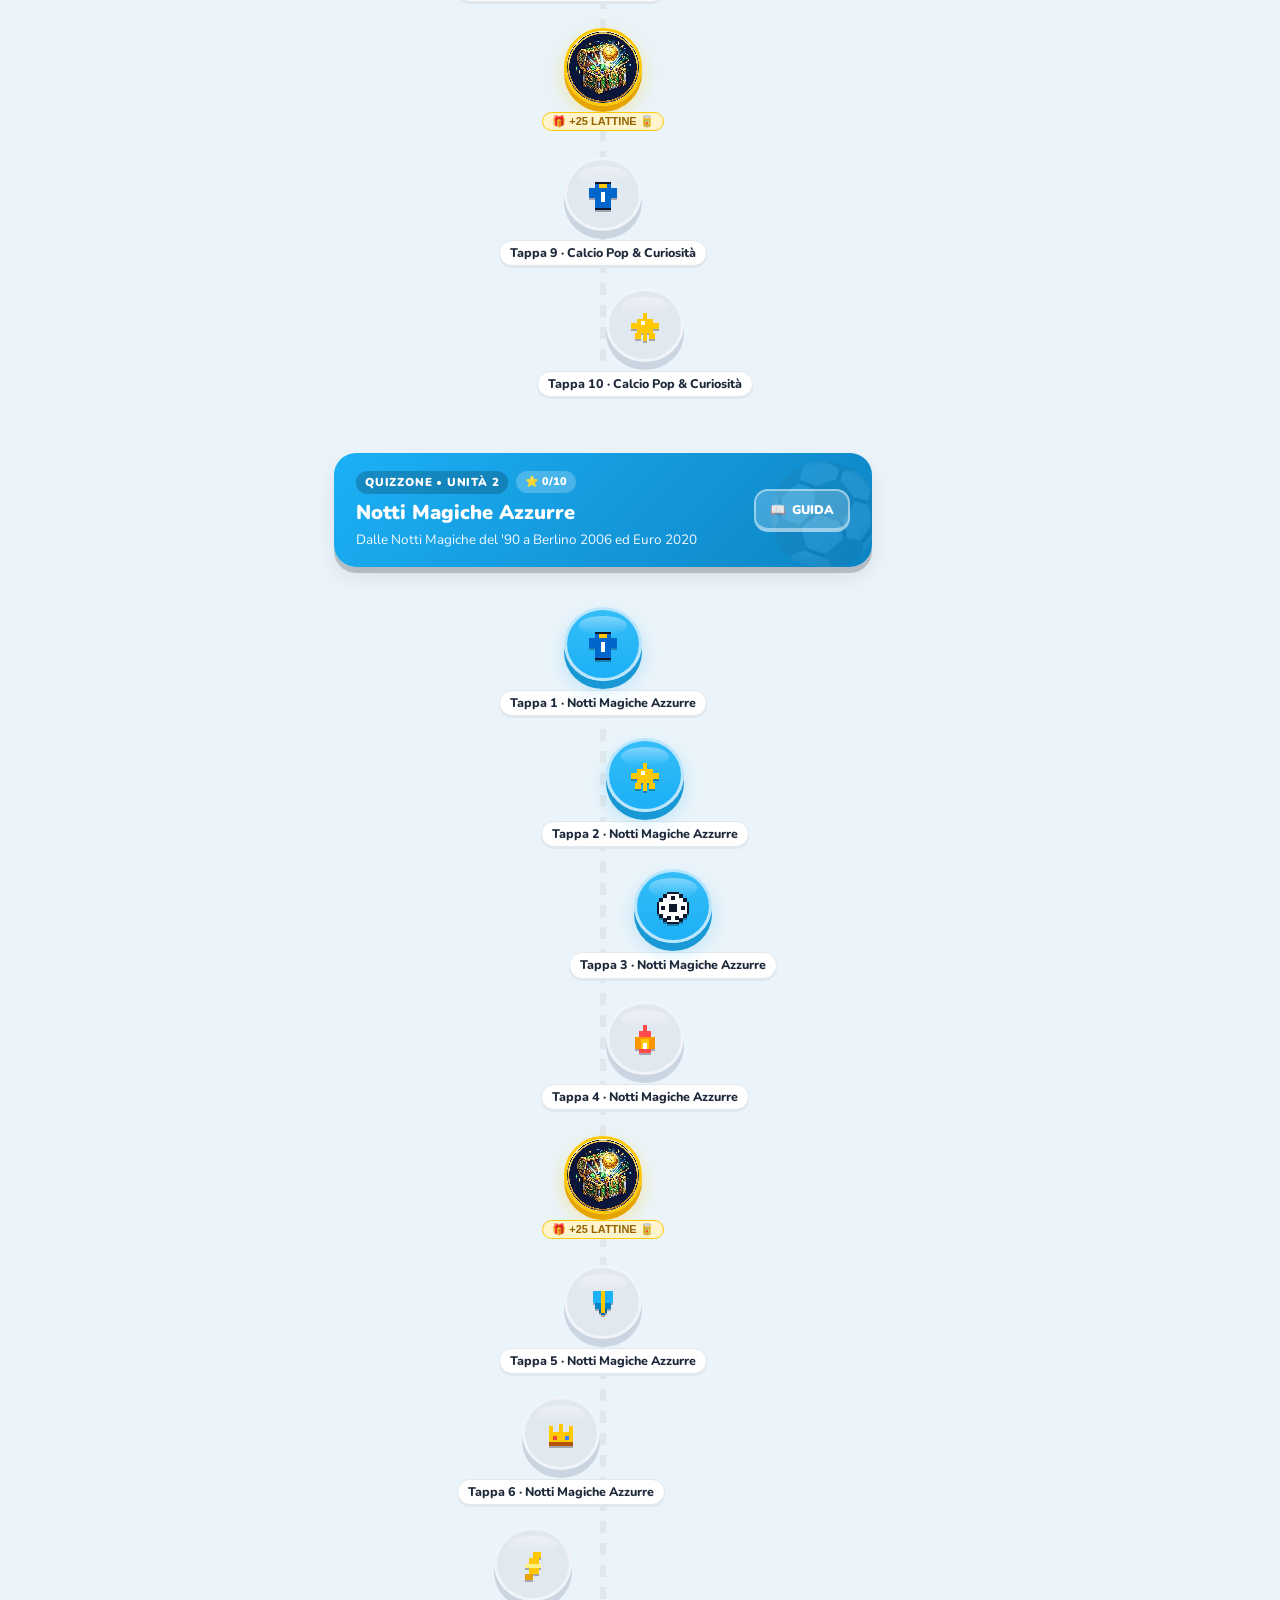
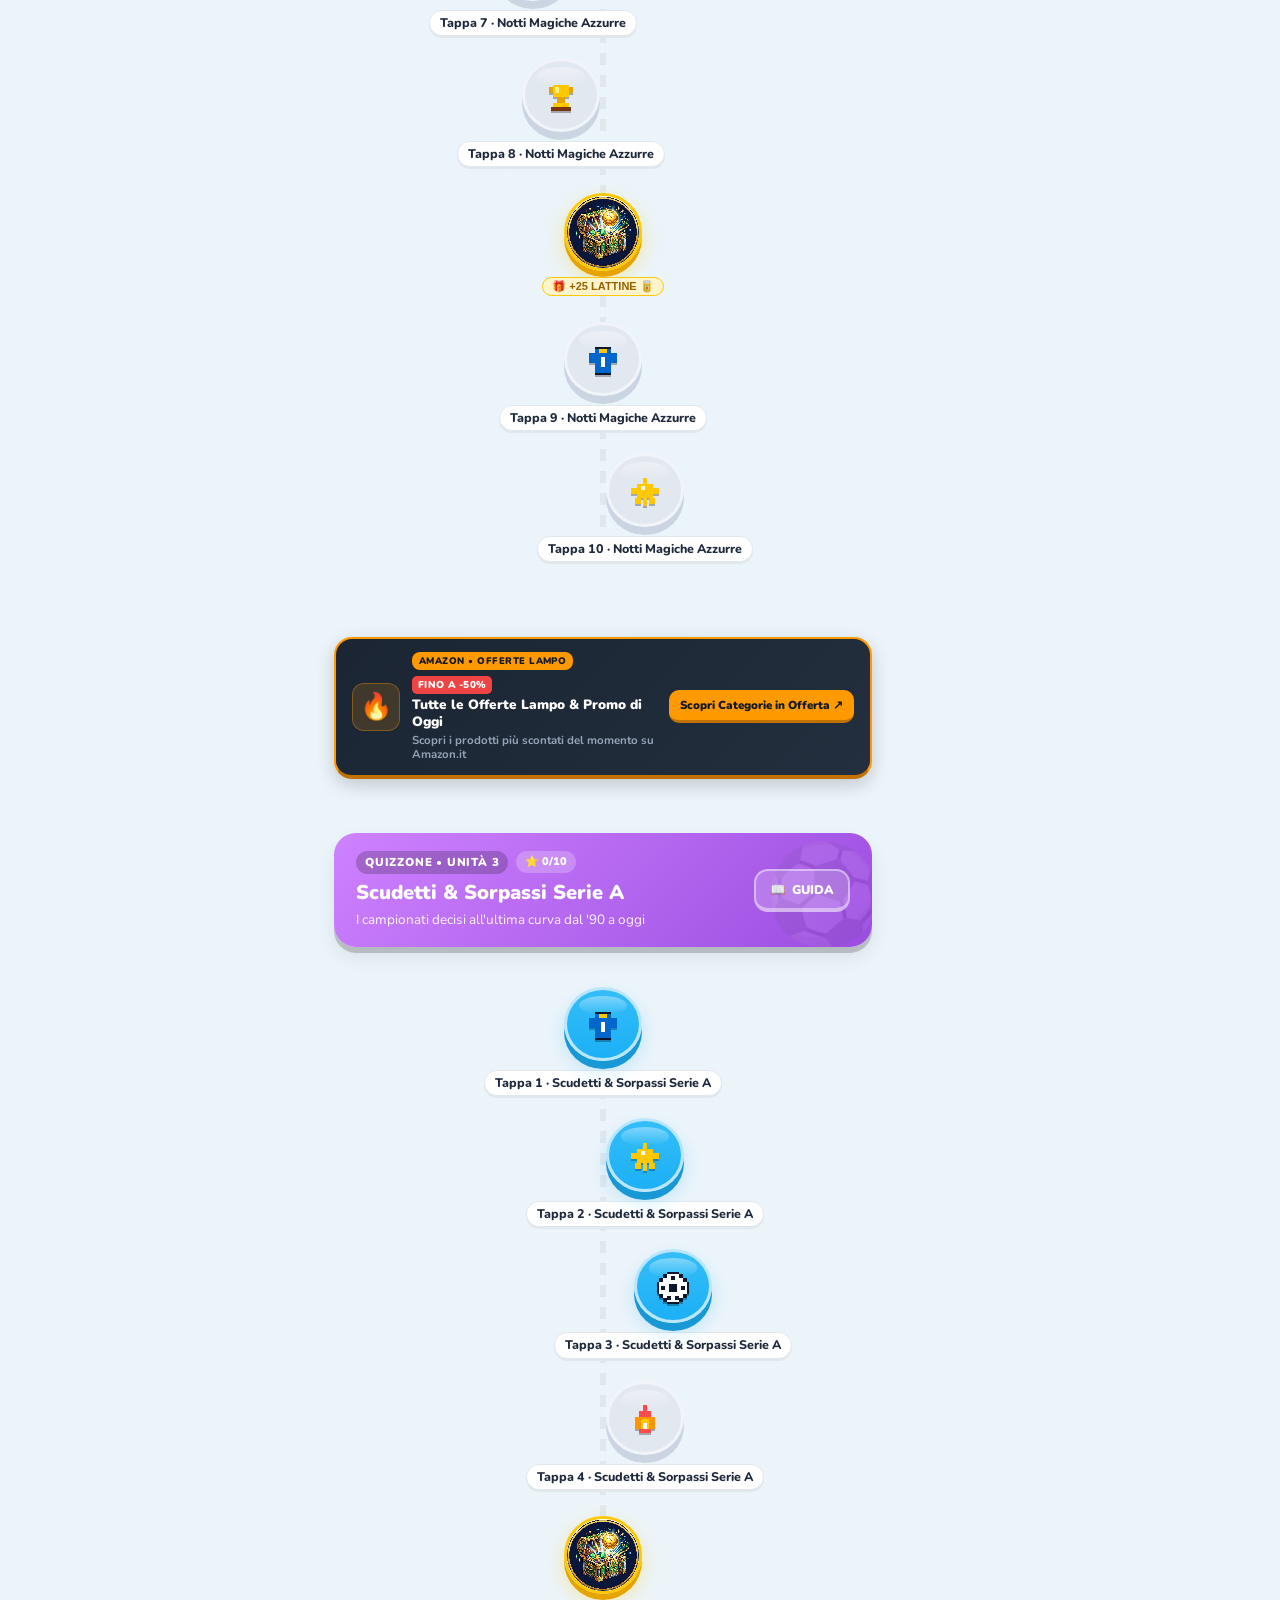
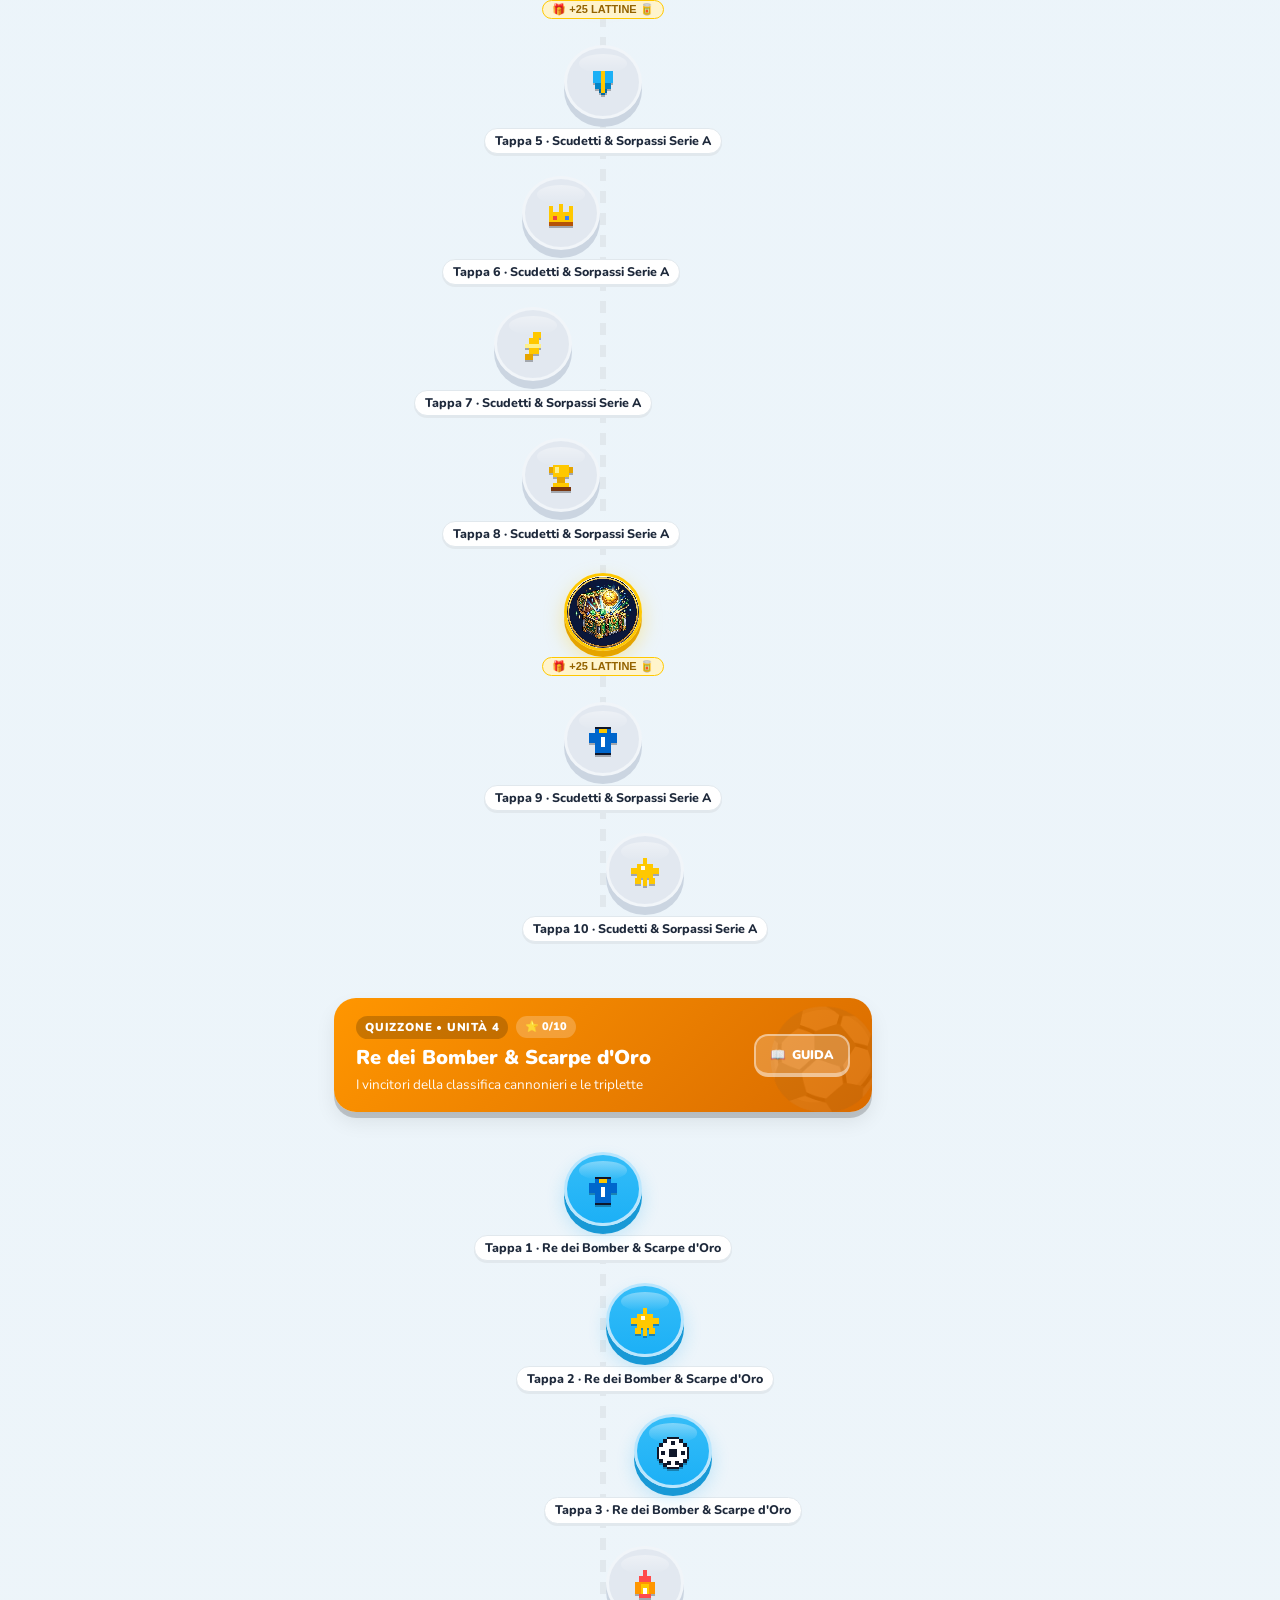
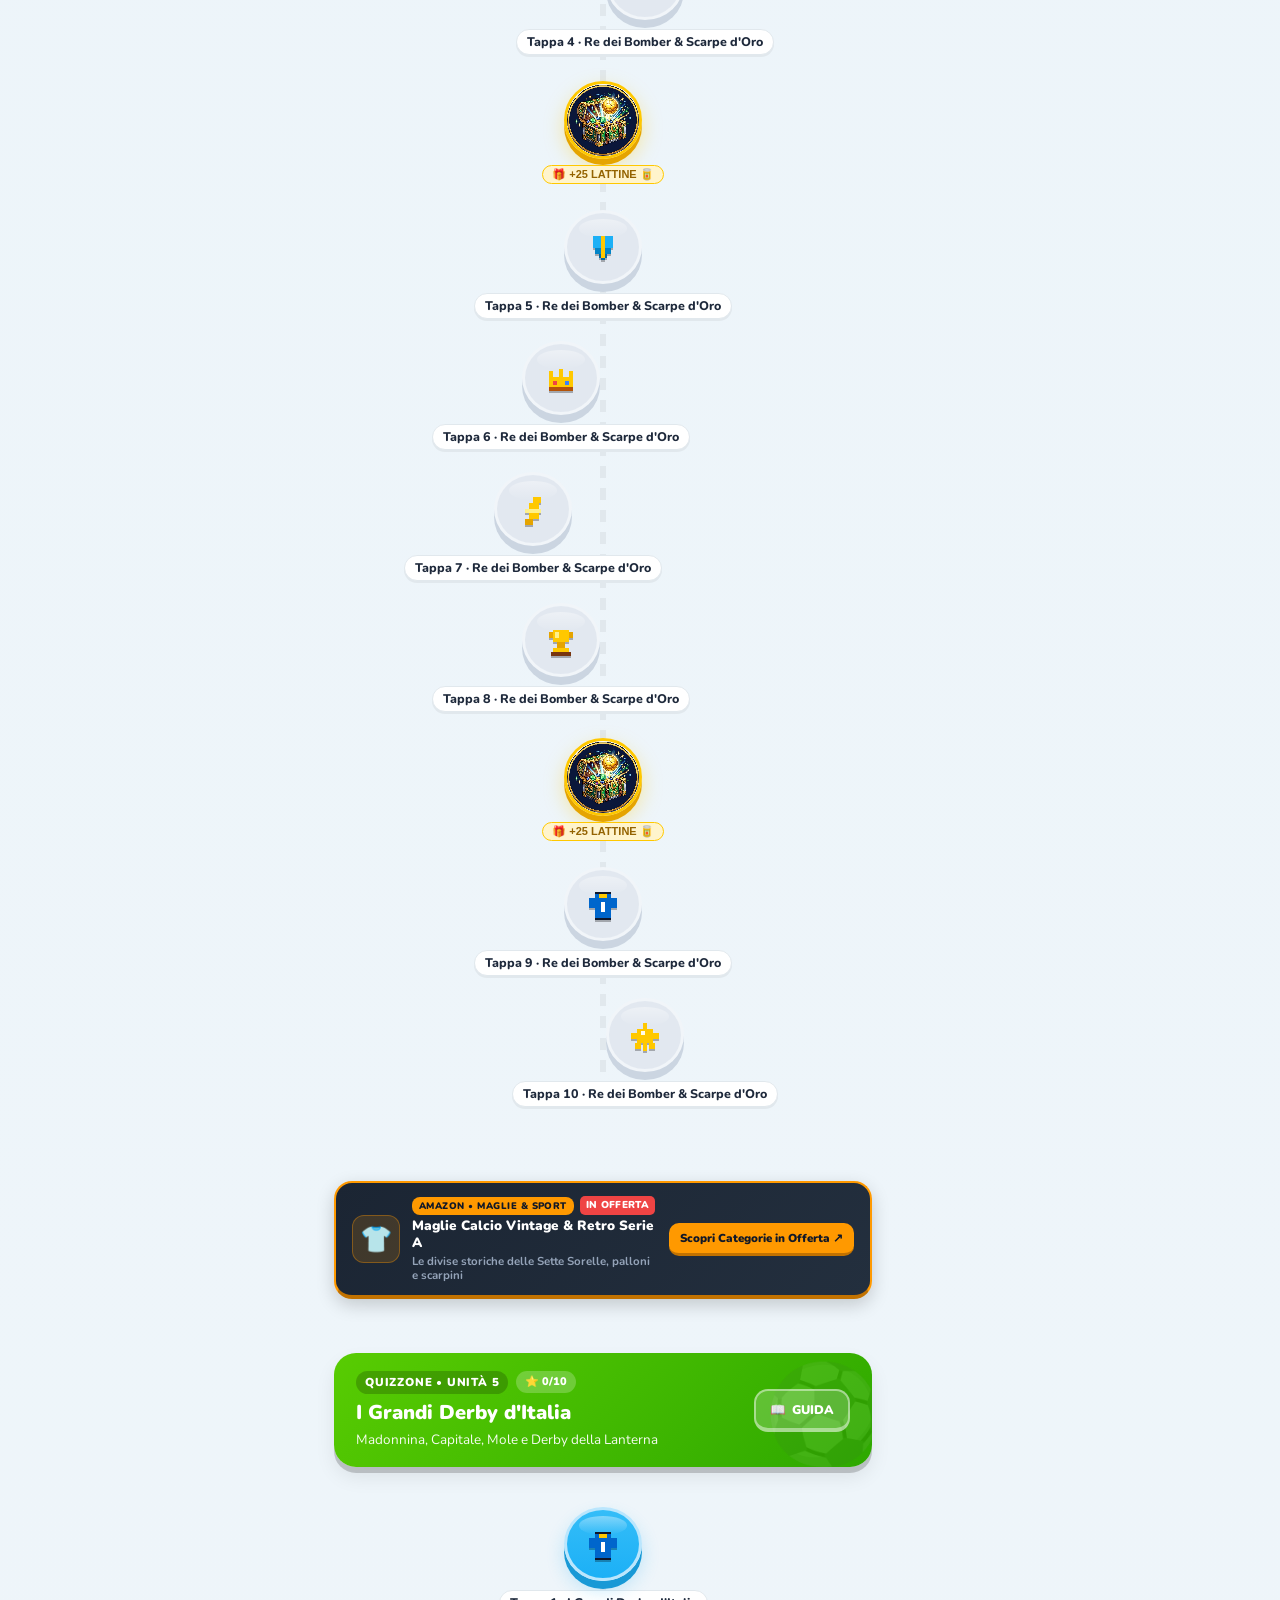
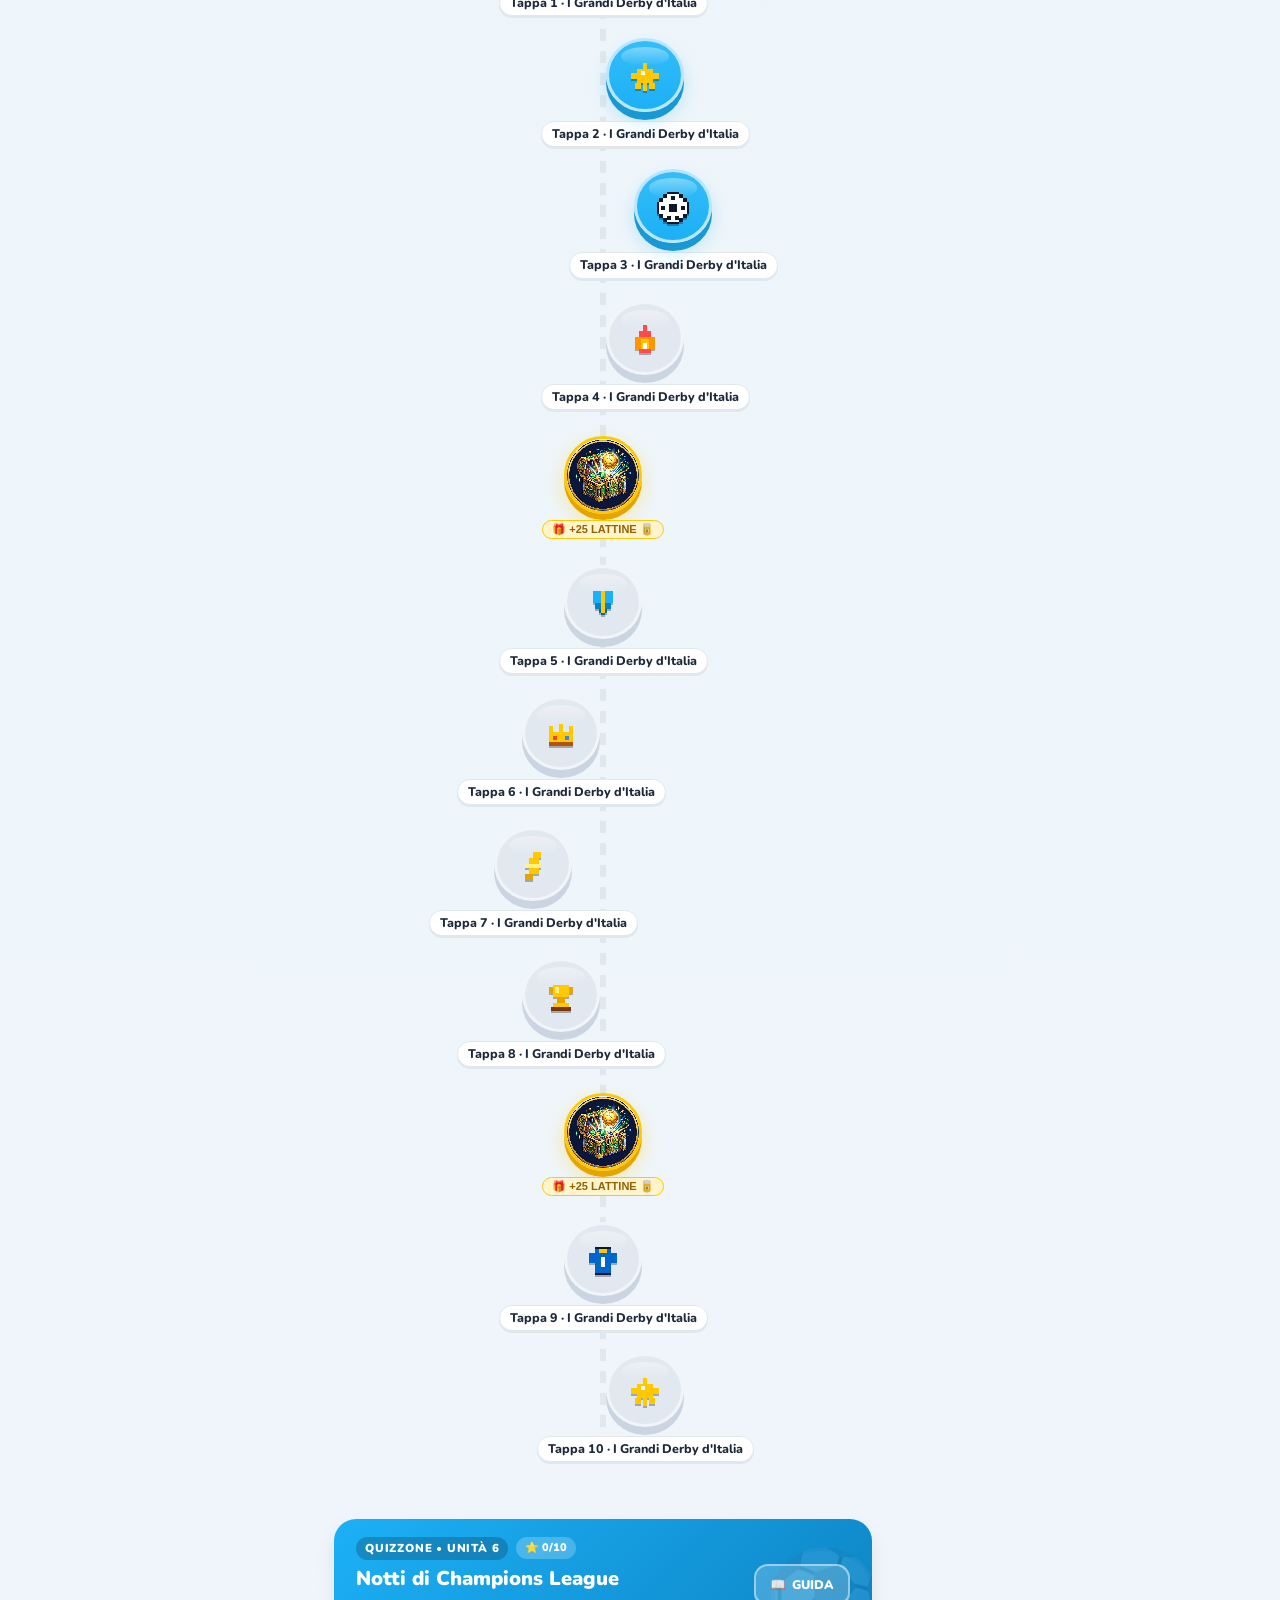
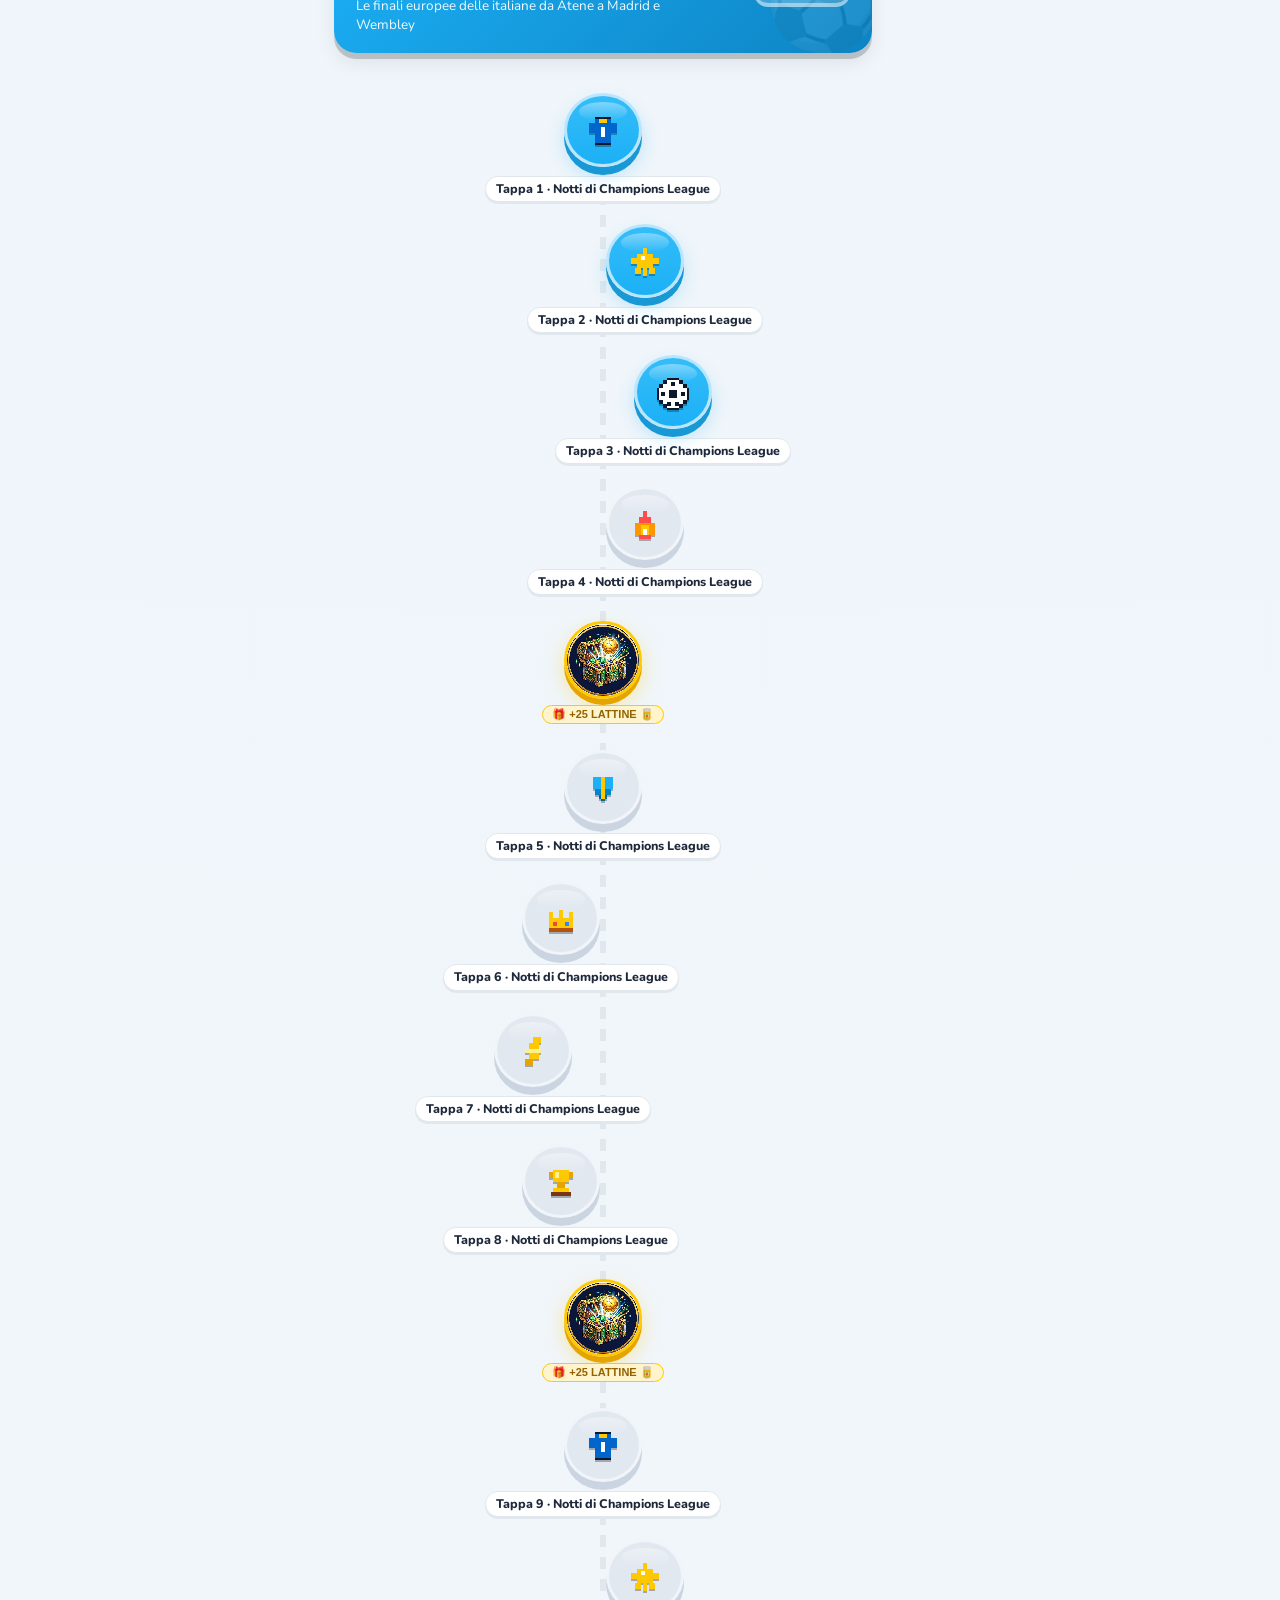
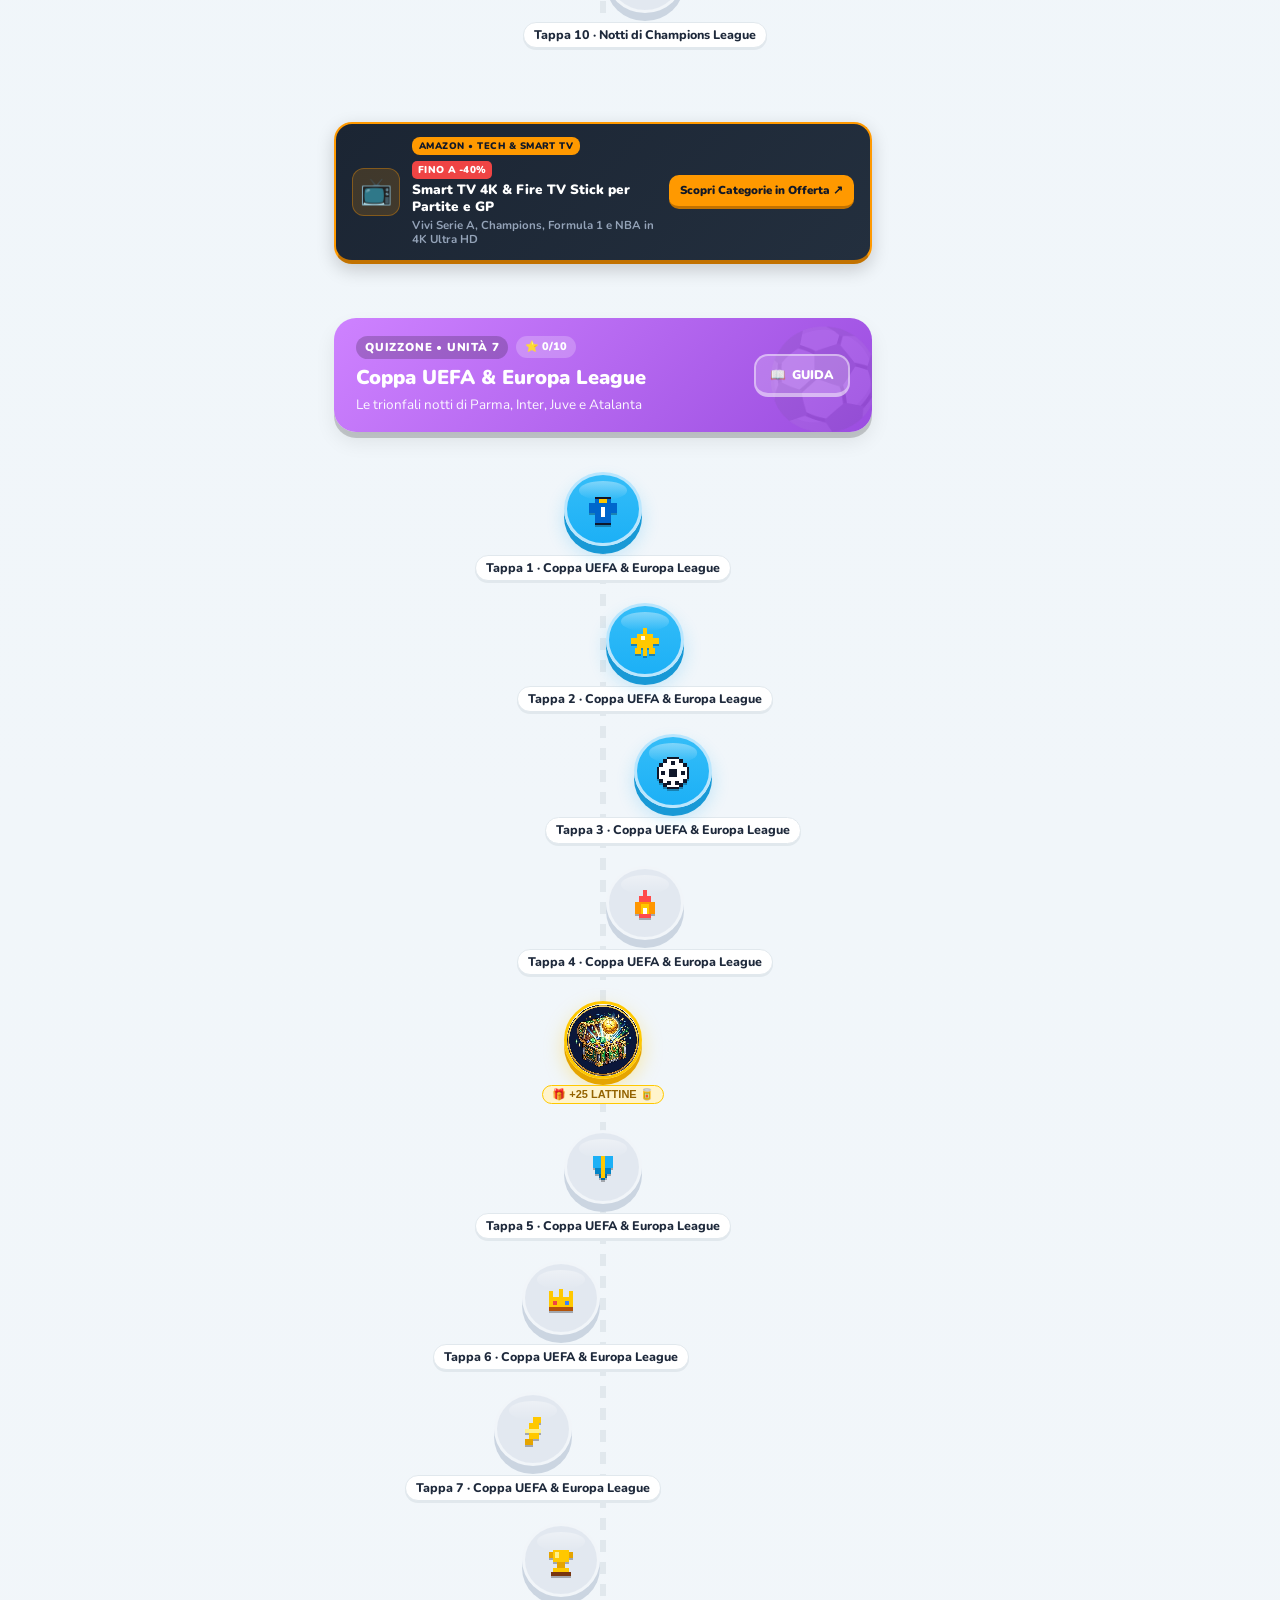
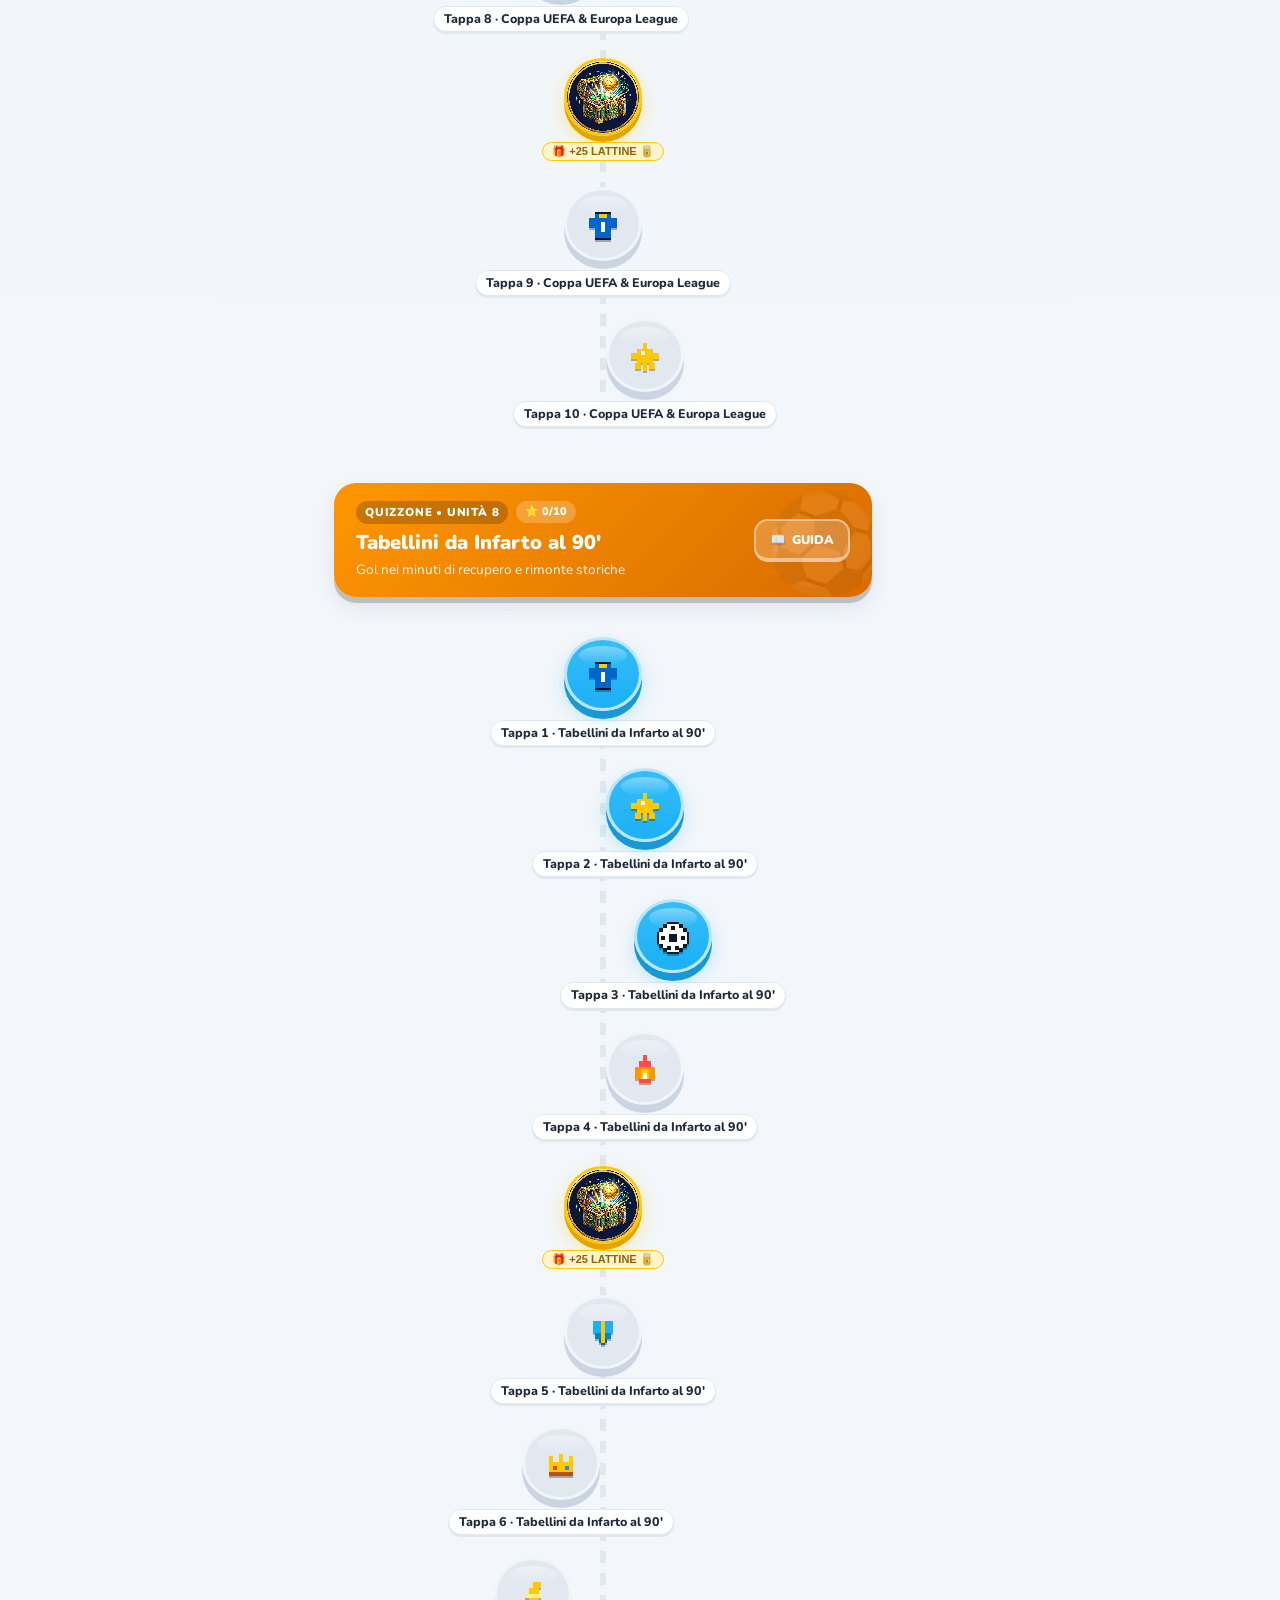
==== commit 0c1d128a: "feat: add visible Amazon banners classified by categories on sale (v49)" ====
--- a/index.html
+++ b/index.html
@@ -18,8 +18,8 @@
   <meta name="apple-mobile-web-app-title" content="Fuoriclasse" />
   <title>Fuoriclasse — Gael League &amp; Quizzocampo</title>
 
-  <link rel="manifest" href="manifest.webmanifest?v=48" />
-  <link rel="icon" type="image/svg+xml" href="icon.svg?v=48" />
+  <link rel="manifest" href="manifest.webmanifest?v=49" />
+  <link rel="icon" type="image/svg+xml" href="icon.svg?v=49" />
   <link rel="apple-touch-icon" href="assets/mascot-coach.jpg" />
   <link rel="preload" href="assets/mascot-coach.jpg" as="image" fetchpriority="high" />
 
@@ -31,14 +31,14 @@
   <meta http-equiv="Cache-Control" content="no-cache, no-store, must-revalidate" />
   <meta http-equiv="Pragma" content="no-cache" />
   <meta http-equiv="Expires" content="0" />
-  <link rel="stylesheet" href="style.css?v=48" />
-  <link rel="stylesheet" href="mobile.css?v=48" />
-  <link rel="stylesheet" href="dark-theme.css?v=48" />
+  <link rel="stylesheet" href="style.css?v=49" />
+  <link rel="stylesheet" href="mobile.css?v=49" />
+  <link rel="stylesheet" href="dark-theme.css?v=49" />
   <script>
     (function() {
       try {
         // Pulizia selettiva solo di eventuali cache obsolete (mantiene la cache attiva per caricamento 0ms)
-        var ACTIVE_CACHE = 'fuoriclasse-v48';
+        var ACTIVE_CACHE = 'fuoriclasse-v49';
         if ('caches' in window) {
           caches.keys().then(function(keys) {
             return Promise.all(
@@ -323,6 +323,27 @@
           </div>
         </div>
 
+        <!-- VETRINA SEMPRE VISIBILE: BANNER AMAZON CLASSIFICATI PER CATEGORIE IN OFFERTA -->
+        <section class="amazon-deals-hub" id="amazonDealsHubBanner" aria-label="Offerte Amazon per Categoria">
+          <div class="amazon-hub-header">
+            <span class="amazon-brand-tag">
+              <svg width="14" height="14" viewBox="0 0 24 24" fill="currentColor" aria-hidden="true"><path d="M.7 18.2C5.9 22 13.8 24 19.8 20.3c.9-.6 1.8-1.2 2.6-1.9.5-.4.4-.8-.1-.9-.7-.1-1.4-.3-2-.5-6.5-2.2-12.8-1.6-18.7 1.2-.5.2-.6.7-.2.9zM22.8 17.5c-.3-.4-1.8-.4-2.7-.2-1 .2-1.9.6-2.8.9-.3.1-.3.4 0 .5.7.3 1.5.5 2.3.4.9-.1 2.3-.3 2.9-.8.4-.3.5-.6.3-.8zM15.4 3.7c-4.1.3-8 2.5-10 6-.5.9-.9 2-.9 3.1 0 1.9 1 3.5 2.8 4.2 2.3.9 4.9.4 7.2-.5 2.5-1 4.7-2.6 6.5-4.5.3-.3.1-.7-.3-.7-2.2.3-4.5.8-6.7.4-1.2-.2-2.3-.7-3.1-1.6-.7-.8-1-1.8-.8-2.8.3-1.6 1.8-2.8 3.4-3.1 1.7-.3 3.4.2 4.9 1 .3.2.6 0 .6-.3l.1-.4c.1-.4-.2-.6-.5-.8-1.1-.6-2.4-.8-3.7-.8z"/></svg>
+              PARTNER AMAZON • CATEGORIE IN OFFERTA
+            </span>
+            <span class="amazon-bonus-pill" id="amazonHubBonusPill">🎁 +5 🥫 Bonus Esplorazione</span>
+          </div>
+          <div class="amazon-hub-title-row">
+            <h3 id="amazonHubHeadline">🔥 Offerte Amazon del Giorno per Categoria</h3>
+            <p id="amazonHubSubline">Seleziona una categoria in sconto: maglie storiche, gaming, libri sportivi, LEGO Technic e tecnologia.</p>
+          </div>
+          <div class="amazon-categories-bar" id="amazonHubCategoriesBar" role="tablist" aria-label="Categorie Offerte Amazon">
+            <!-- Popolato dinamicamente da app.js -->
+          </div>
+          <div class="amazon-deals-grid" id="amazonHubDealsGrid">
+            <!-- Popolato dinamicamente da app.js -->
+          </div>
+        </section>
+
         <!-- CONTENITORE DINAMICO DELLE UNITÀ A SERPENTINA (FILTRATO PER GAEL LEAGUE O QUIZZOCAMPO) -->
         <div id="unitsContainer" class="units-snake-container">
           <!-- Popolato da app.js -->
@@ -825,6 +846,17 @@
           <span class="day-dot" data-day="5">V</span>
           <span class="day-dot" data-day="6">S</span>
           <span class="day-dot" data-day="0">D</span>
+        </div>
+      </div>
+
+      <!-- WIDGET DESKTOP SEMPRE VISIBILE: OFFERTE AMAZON PER CATEGORIA -->
+      <div class="rail-widget" id="railAmazonWidget" style="border-color:#ff9900;background:linear-gradient(145deg,#182232,#232f3e);color:#fff;">
+        <div class="widget-head" style="margin-bottom:8px;">
+          <h4 style="color:#ff9900;display:flex;align-items:center;gap:6px;">🛒 Offerte Amazon</h4>
+          <span class="widget-badge" style="background:#ef4444;color:#fff;" id="railAmazonDiscountBadge">IN SCONTO</span>
+        </div>
+        <div id="railAmazonCardSlot">
+          <!-- Popolato da app.js -->
         </div>
       </div>
     </aside>
@@ -946,6 +978,11 @@
               📸 CONDIVIDI NELLE STORIE (INSTAGRAM &amp; STATO)
             </button>
           </div>
+
+          <!-- BANNER AMAZON FINE ROUND CLASSIFICATO PER CATEGORIA IN OFFERTA -->
+          <div id="quizCompletionAmazonBanner" style="margin-top:14px;text-align:left;">
+            <!-- Popolato da app.js -->
+          </div>
         </div>
       </div>
     </div>
@@ -1009,21 +1046,27 @@
         <button class="btn-secondary w-full" id="refillHeartsCoinsBtn" type="button">
           🥫 Ricarica Completa 5/5 ❤️ (Usa 50 Lattine Energy • Hai <span id="freemiumGemsNow">250</span> 🥫)
         </button>
-        <!-- SPONSOR AMAZON AFFILIATE PER RICARICA VITE (+1 ❤️) -->
+        <!-- SPONSOR AMAZON AFFILIATE PER RICARICA VITE (+1 ❤️) CLASSIFICATO PER CATEGORIA -->
         <div class="amazon-sponsor-box" id="amazonSponsorBox" style="background:var(--bg-card);border:2px solid #ff9900;border-radius:14px;padding:12px;margin:4px 0;text-align:left;box-shadow:0 4px 12px rgba(255,153,0,0.12);">
           <div style="display:flex;align-items:center;justify-content:space-between;margin-bottom:8px;">
             <span style="display:inline-flex;align-items:center;gap:6px;font-size:11px;font-weight:900;background:#232f3e;color:#ff9900;padding:4px 8px;border-radius:6px;letter-spacing:0.04em;">
               <svg width="14" height="14" viewBox="0 0 24 24" fill="currentColor" aria-hidden="true"><path d="M.7 18.2C5.9 22 13.8 24 19.8 20.3c.9-.6 1.8-1.2 2.6-1.9.5-.4.4-.8-.1-.9-.7-.1-1.4-.3-2-.5-6.5-2.2-12.8-1.6-18.7 1.2-.5.2-.6.7-.2.9zM22.8 17.5c-.3-.4-1.8-.4-2.7-.2-1 .2-1.9.6-2.8.9-.3.1-.3.4 0 .5.7.3 1.5.5 2.3.4.9-.1 2.3-.3 2.9-.8.4-.3.5-.6.3-.8zM15.4 3.7c-4.1.3-8 2.5-10 6-.5.9-.9 2-.9 3.1 0 1.9 1 3.5 2.8 4.2 2.3.9 4.9.4 7.2-.5 2.5-1 4.7-2.6 6.5-4.5.3-.3.1-.7-.3-.7-2.2.3-4.5.8-6.7.4-1.2-.2-2.3-.7-3.1-1.6-.7-.8-1-1.8-.8-2.8.3-1.6 1.8-2.8 3.4-3.1 1.7-.3 3.4.2 4.9 1 .3.2.6 0 .6-.3l.1-.4c.1-.4-.2-.6-.5-.8-1.1-.6-2.4-.8-3.7-.8z"/></svg>
-              PARTNER UFFICIALE • AMAZON
+              PARTNER UFFICIALE • AMAZON IN OFFERTA
             </span>
             <span style="font-size:11px;font-weight:800;color:var(--duo-green);">+1 ❤️ GRATIS</span>
           </div>
+
+          <div class="amazon-categories-bar" id="modalAmazonCatsBar" style="margin-bottom:8px;padding-bottom:4px;"></div>
 
           <div style="display:flex;align-items:center;gap:12px;margin-bottom:10px;">
             <div style="font-size:30px;background:rgba(255,153,0,0.15);border-radius:10px;width:48px;height:48px;display:grid;place-items:center;flex-shrink:0;">
               <span id="amazonItemEmoji">📚</span>
             </div>
             <div style="flex:1;min-width:0;">
+              <div style="display:flex;align-items:center;gap:6px;margin-bottom:2px;">
+                <span class="amazon-discount-badge" id="amazonItemDiscount">OFFERTA</span>
+                <span class="amazon-cat-label" id="amazonItemCatLabel" style="color:#d97706;">LIBRI &amp; CULTURA</span>
+              </div>
               <div id="amazonItemTitle" style="font-size:13.5px;font-weight:900;color:var(--text-main);white-space:nowrap;overflow:hidden;text-overflow:ellipsis;">
                 Libri &amp; Biografie Calcio Serie A Anni '90
               </div>
@@ -1362,6 +1405,6 @@
   </div>
 
   <script src="https://cdn.jsdelivr.net/npm/@supabase/supabase-js@2" defer></script>
-  <script src="app.js?v=48" defer></script>
+  <script src="app.js?v=49" defer></script>
 </body>
 </html>
--- a/style.css
+++ b/style.css
@@ -3751,4 +3751,250 @@
   to { transform: scale(1.22) rotate(-8deg); }
 }
 
-
+/* ========================================================
+   VETRINA E BANNER AMAZON AFFILIATE PER CATEGORIE IN OFFERTA
+   ======================================================== */
+.amazon-deals-hub {
+  background: linear-gradient(135deg, #161f2c 0%, #232f3e 100%);
+  border: 2px solid #ff9900;
+  border-bottom: 5px solid #d47e00;
+  border-radius: 20px;
+  padding: 16px 18px;
+  margin: 0 0 22px 0;
+  color: #ffffff;
+  box-shadow: 0 8px 24px rgba(255, 153, 0, 0.16);
+  position: relative;
+  overflow: hidden;
+}
+
+.amazon-hub-header {
+  display: flex;
+  align-items: center;
+  justify-content: space-between;
+  gap: 10px;
+  flex-wrap: wrap;
+  margin-bottom: 12px;
+}
+
+.amazon-brand-tag {
+  display: inline-flex;
+  align-items: center;
+  gap: 7px;
+  background: #ff9900;
+  color: #111827;
+  font-size: 11px;
+  font-weight: 900;
+  padding: 4px 10px;
+  border-radius: 8px;
+  letter-spacing: 0.05em;
+  text-transform: uppercase;
+}
+
+.amazon-bonus-pill {
+  display: inline-flex;
+  align-items: center;
+  gap: 5px;
+  background: rgba(255, 200, 0, 0.16);
+  border: 1.5px solid #ffc800;
+  color: #ffc800;
+  font-size: 11.5px;
+  font-weight: 900;
+  padding: 4px 10px;
+  border-radius: 20px;
+}
+
+.amazon-hub-title-row {
+  margin-bottom: 12px;
+}
+
+.amazon-hub-title-row h3 {
+  margin: 0 0 3px 0;
+  font-size: 17px;
+  font-weight: 900;
+  color: #ffffff;
+  letter-spacing: 0.2px;
+}
+
+.amazon-hub-title-row p {
+  margin: 0;
+  font-size: 12.5px;
+  color: #cbd5e1;
+  font-weight: 700;
+}
+
+/* Barra categorie in offerta scorrevole / responsive */
+.amazon-categories-bar {
+  display: flex;
+  gap: 7px;
+  overflow-x: auto;
+  padding-bottom: 8px;
+  margin-bottom: 12px;
+  scrollbar-width: none;
+  -webkit-overflow-scrolling: touch;
+}
+.amazon-categories-bar::-webkit-scrollbar {
+  display: none;
+}
+
+.amazon-cat-chip {
+  appearance: none;
+  border: 1.5px solid rgba(255, 255, 255, 0.2);
+  background: rgba(255, 255, 255, 0.08);
+  color: #f1f5f9;
+  font-family: inherit;
+  font-size: 12px;
+  font-weight: 800;
+  padding: 6px 12px;
+  border-radius: 999px;
+  cursor: pointer;
+  white-space: nowrap;
+  display: inline-flex;
+  align-items: center;
+  gap: 5px;
+  transition: transform 0.12s, background-color 0.15s, border-color 0.15s;
+}
+.amazon-cat-chip:hover {
+  background: rgba(255, 153, 0, 0.22);
+  border-color: #ff9900;
+}
+.amazon-cat-chip.active {
+  background: #ff9900;
+  border-color: #ff9900;
+  color: #111827;
+  font-weight: 900;
+  box-shadow: 0 3px 10px rgba(255, 153, 0, 0.35);
+}
+
+/* Griglia Offerte della Categoria Selezionata */
+.amazon-deals-grid {
+  display: grid;
+  grid-template-columns: repeat(2, 1fr);
+  gap: 10px;
+}
+@media (max-width: 640px) {
+  .amazon-deals-grid {
+    grid-template-columns: 1fr;
+  }
+}
+
+.amazon-deal-card {
+  display: flex;
+  align-items: center;
+  gap: 12px;
+  background: rgba(15, 23, 42, 0.78);
+  border: 1.5px solid rgba(255, 153, 0, 0.45);
+  border-radius: 14px;
+  padding: 11px 13px;
+  text-decoration: none;
+  color: #ffffff;
+  transition: transform 0.15s, border-color 0.15s, background-color 0.15s;
+}
+.amazon-deal-card:hover {
+  transform: translateY(-2px);
+  border-color: #ff9900;
+  background: rgba(15, 23, 42, 0.95);
+}
+
+.amazon-deal-icon {
+  width: 48px;
+  height: 48px;
+  border-radius: 12px;
+  background: rgba(255, 153, 0, 0.16);
+  border: 1px solid rgba(255, 153, 0, 0.35);
+  display: grid;
+  place-items: center;
+  font-size: 26px;
+  flex-shrink: 0;
+}
+
+.amazon-deal-body {
+  flex: 1;
+  min-width: 0;
+}
+
+.amazon-deal-badges {
+  display: flex;
+  align-items: center;
+  gap: 6px;
+  margin-bottom: 3px;
+  flex-wrap: wrap;
+}
+
+.amazon-discount-badge {
+  background: #ef4444;
+  color: #ffffff;
+  font-size: 10px;
+  font-weight: 900;
+  padding: 2px 6px;
+  border-radius: 5px;
+  letter-spacing: 0.03em;
+}
+
+.amazon-cat-label {
+  font-size: 10px;
+  font-weight: 800;
+  color: #fbbf24;
+  text-transform: uppercase;
+  letter-spacing: 0.04em;
+}
+
+.amazon-deal-title {
+  font-size: 13.5px;
+  font-weight: 900;
+  color: #ffffff;
+  line-height: 1.25;
+  margin-bottom: 2px;
+}
+
+.amazon-deal-sub {
+  font-size: 11.5px;
+  color: #94a3b8;
+  font-weight: 700;
+  line-height: 1.25;
+}
+
+.amazon-deal-cta {
+  background: #ff9900;
+  color: #111827;
+  font-size: 11.5px;
+  font-weight: 900;
+  padding: 7px 11px;
+  border-radius: 10px;
+  border-bottom: 3px solid #c27200;
+  white-space: nowrap;
+  flex-shrink: 0;
+}
+
+/* Banner Amazon Inline tra le Unità del Percorso */
+.amazon-path-inline-banner {
+  background: linear-gradient(135deg, #1b2533 0%, #232f3e 100%);
+  border: 2px solid #ff9900;
+  border-bottom: 4px solid #c27200;
+  border-radius: 18px;
+  padding: 13px 16px;
+  margin: 18px 0;
+  display: flex;
+  align-items: center;
+  justify-content: space-between;
+  gap: 12px;
+  color: #ffffff;
+  text-decoration: none;
+  box-shadow: 0 6px 18px rgba(0, 0, 0, 0.18);
+  transition: transform 0.15s;
+}
+.amazon-path-inline-banner:hover {
+  transform: translateY(-2px);
+}
+@media (max-width: 560px) {
+  .amazon-path-inline-banner {
+    flex-direction: column;
+    align-items: stretch;
+    text-align: left;
+  }
+  .amazon-path-inline-banner .amazon-deal-cta {
+    text-align: center;
+  }
+}
+
+
+
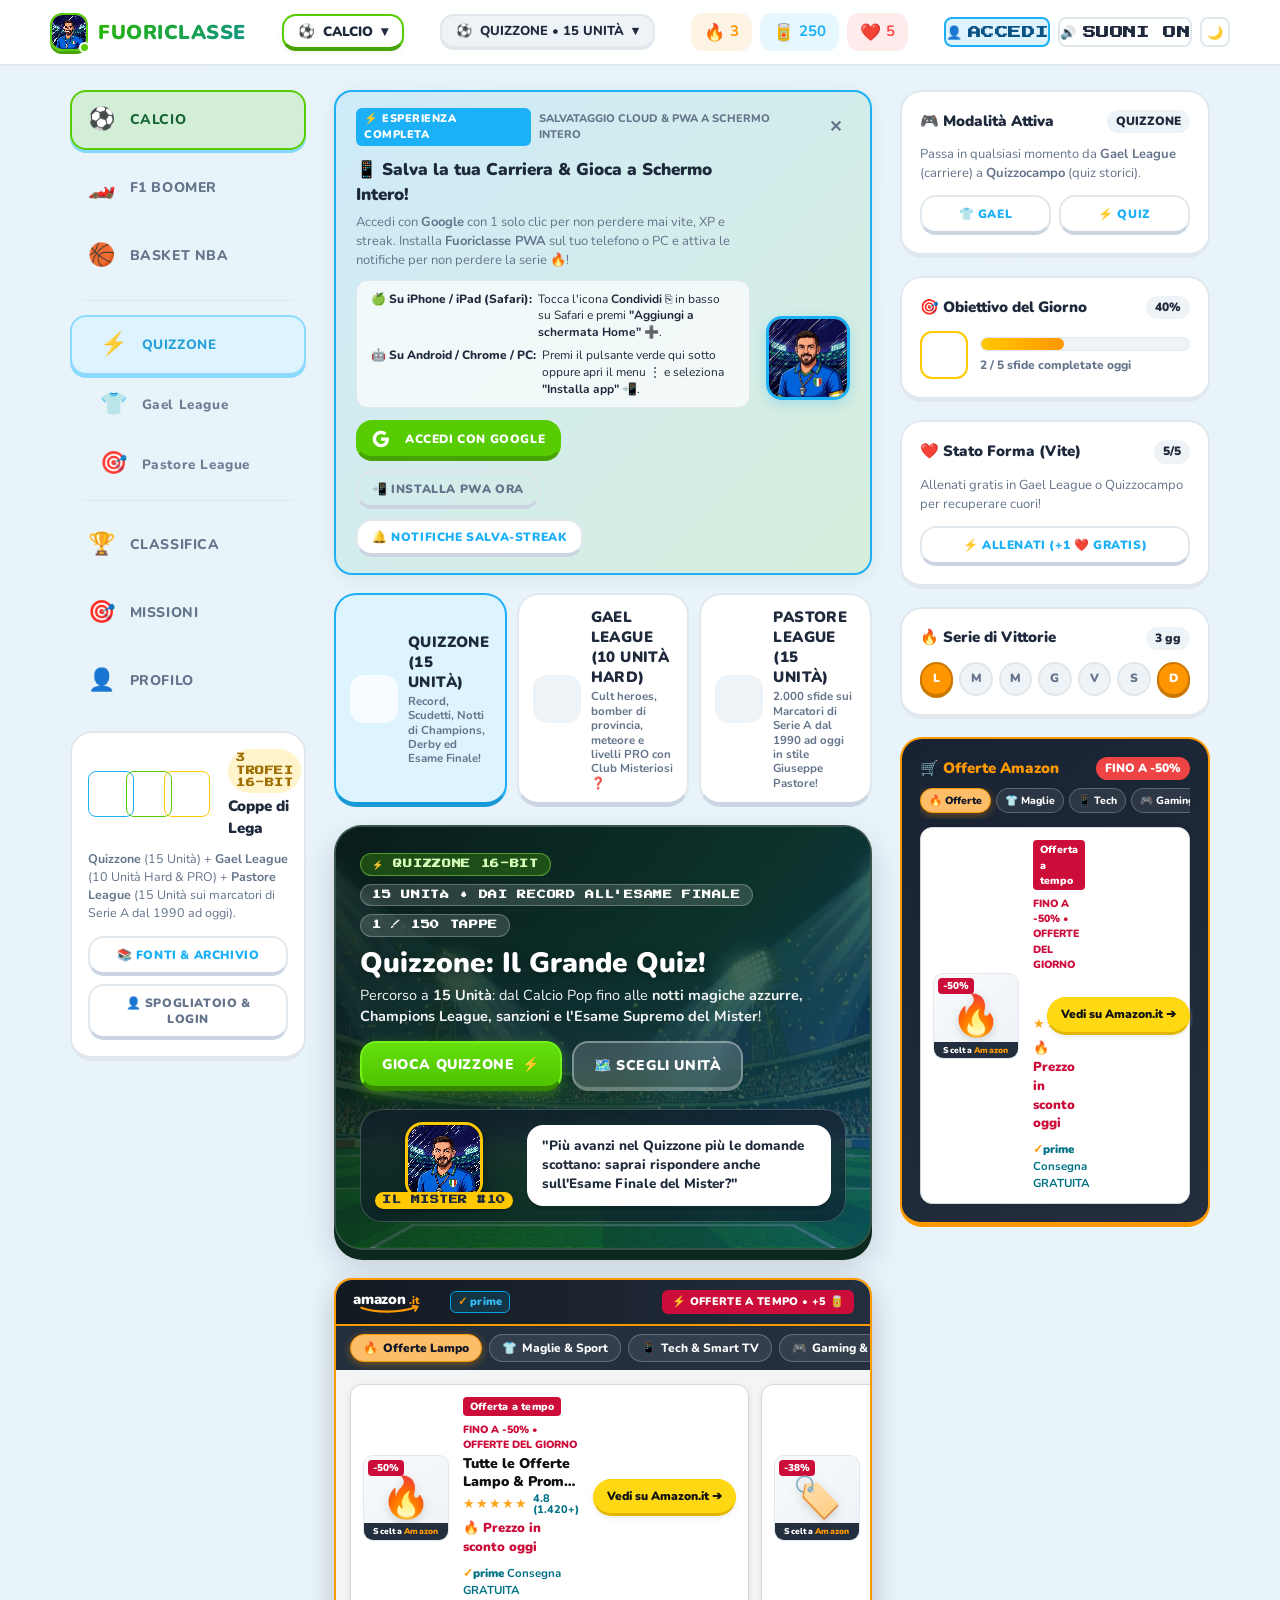
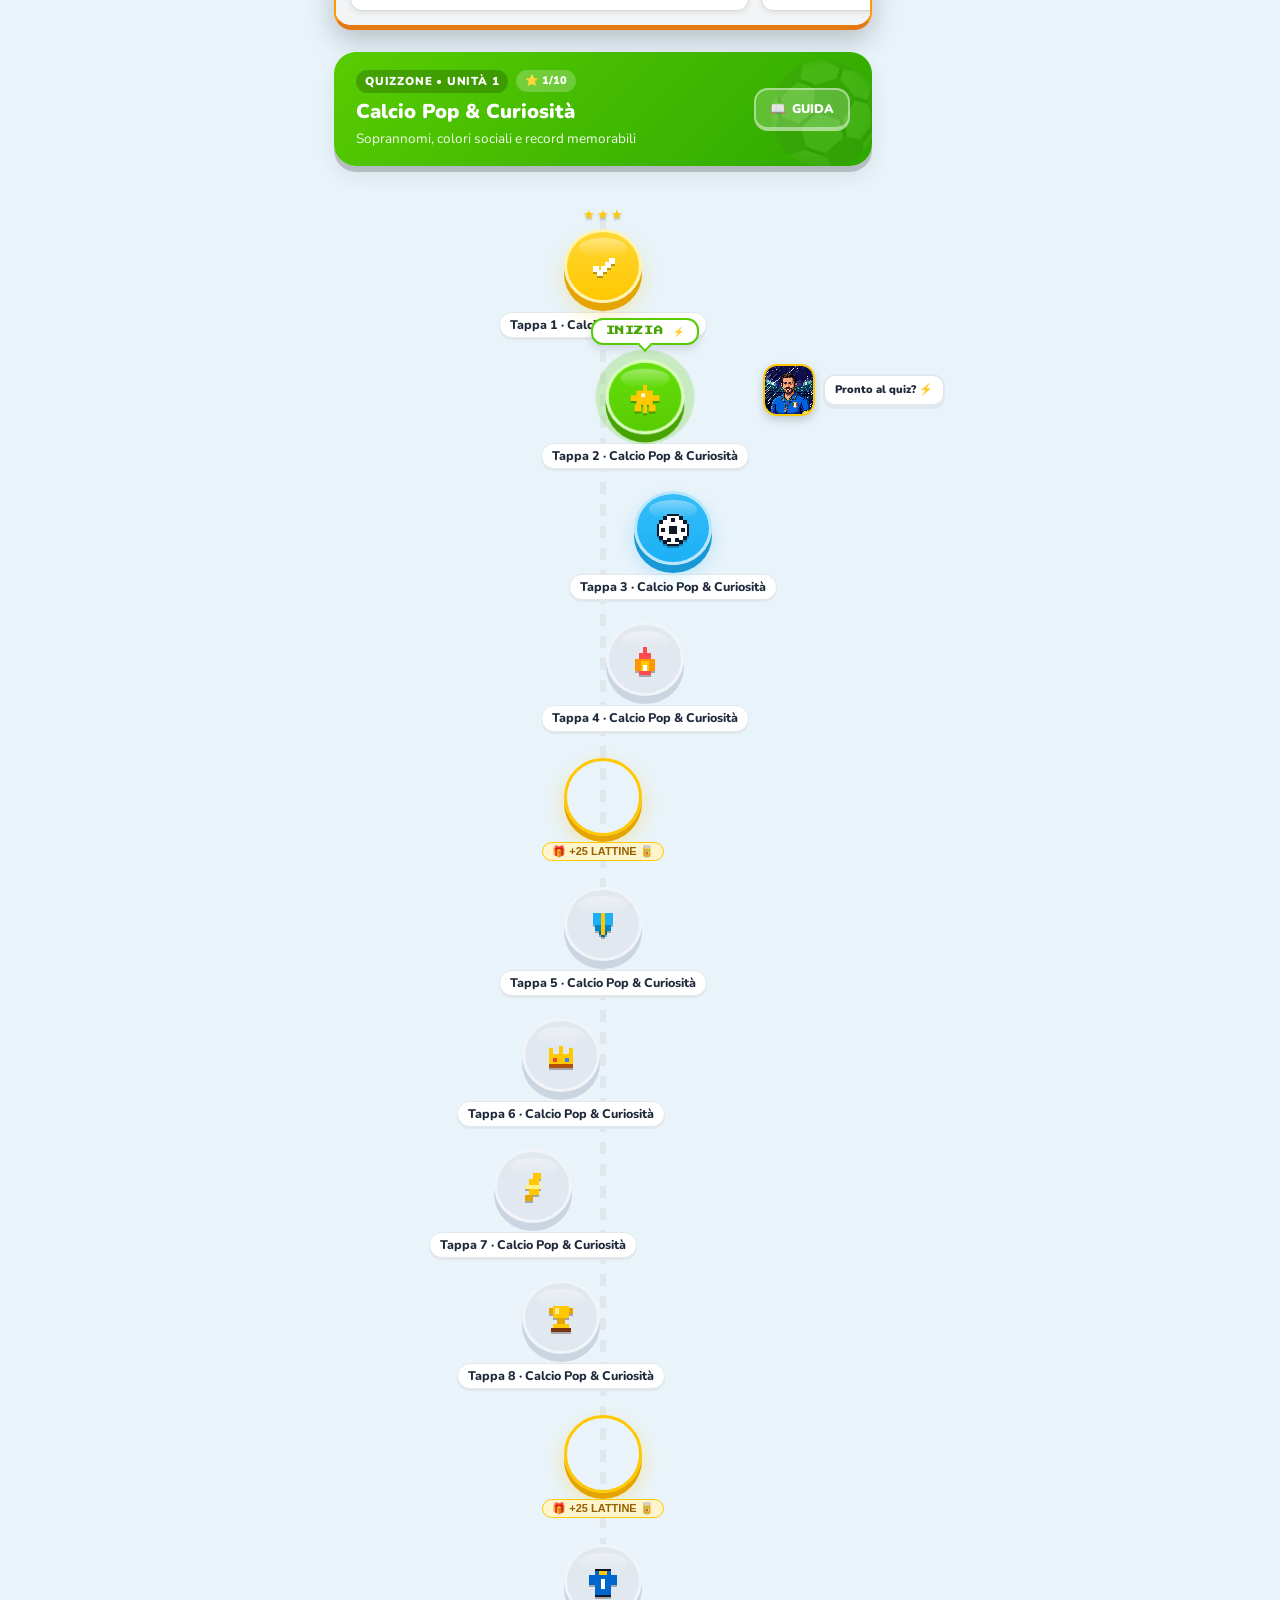
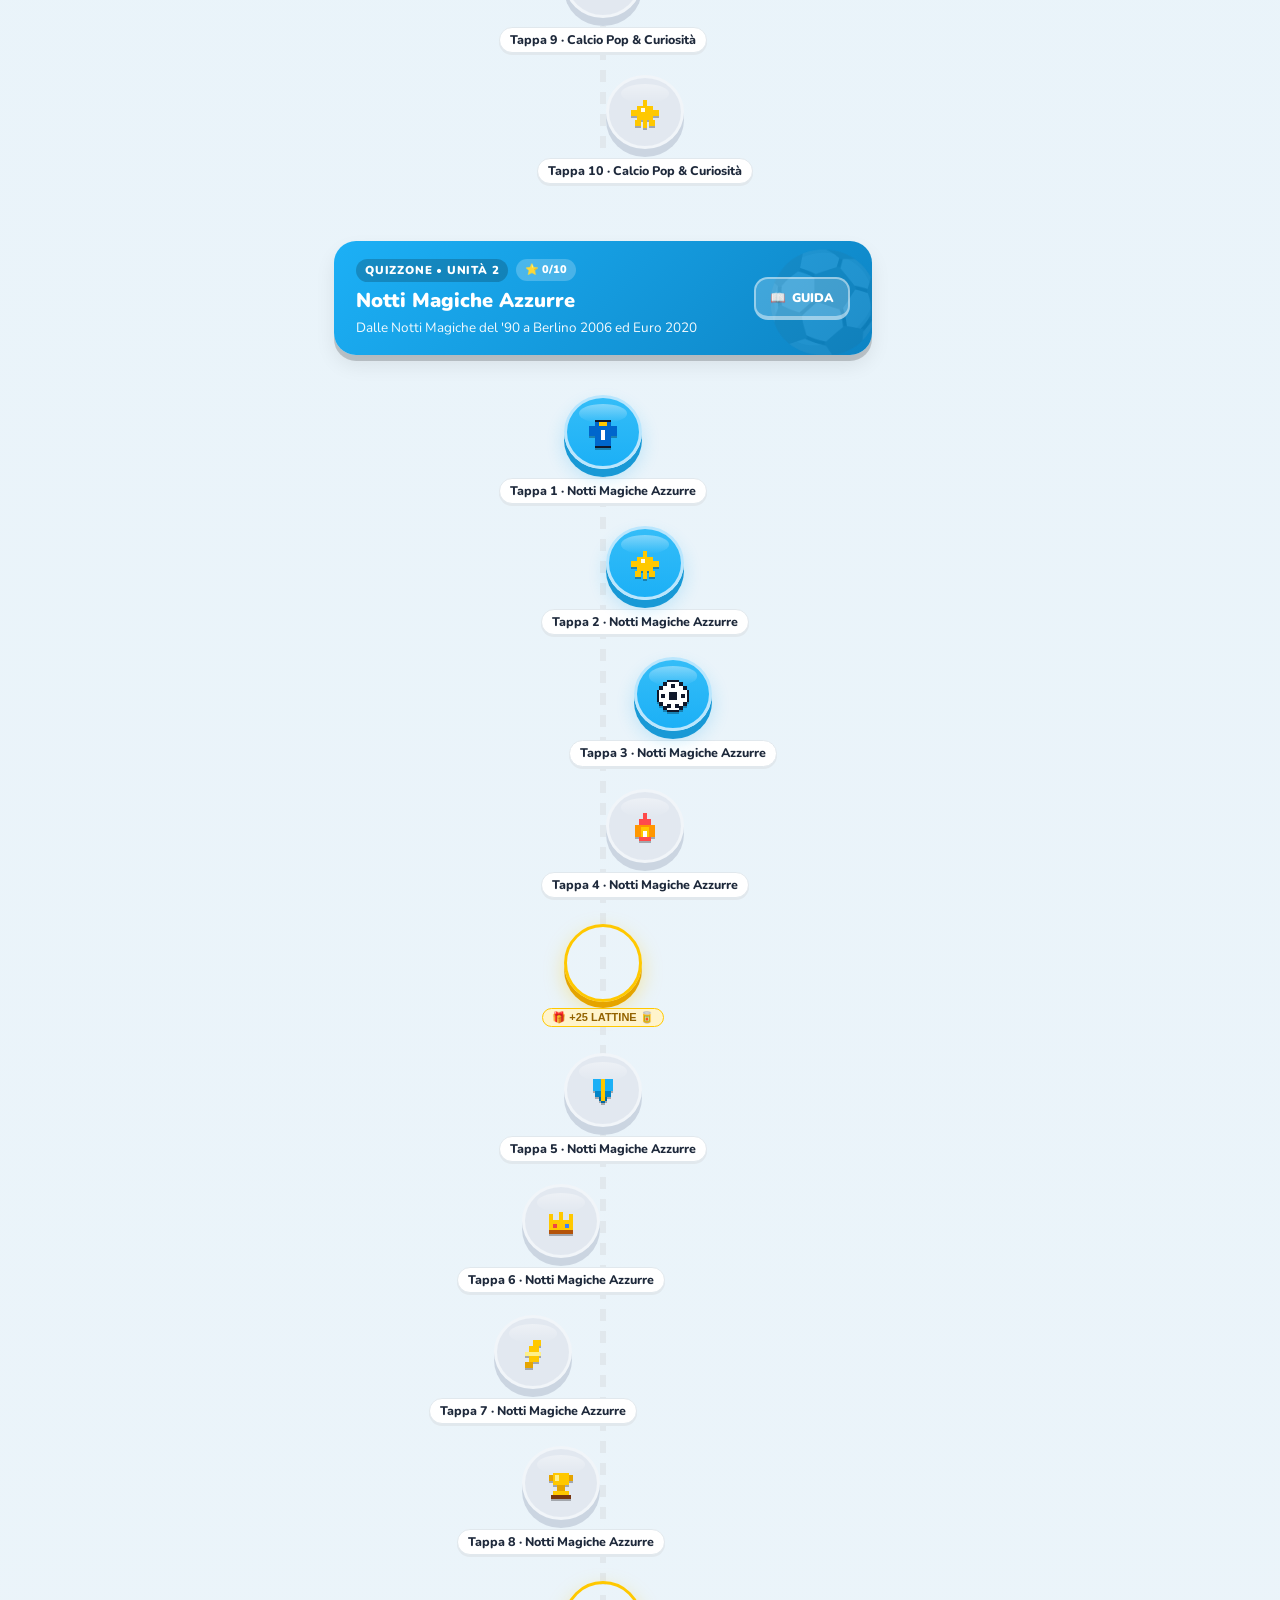
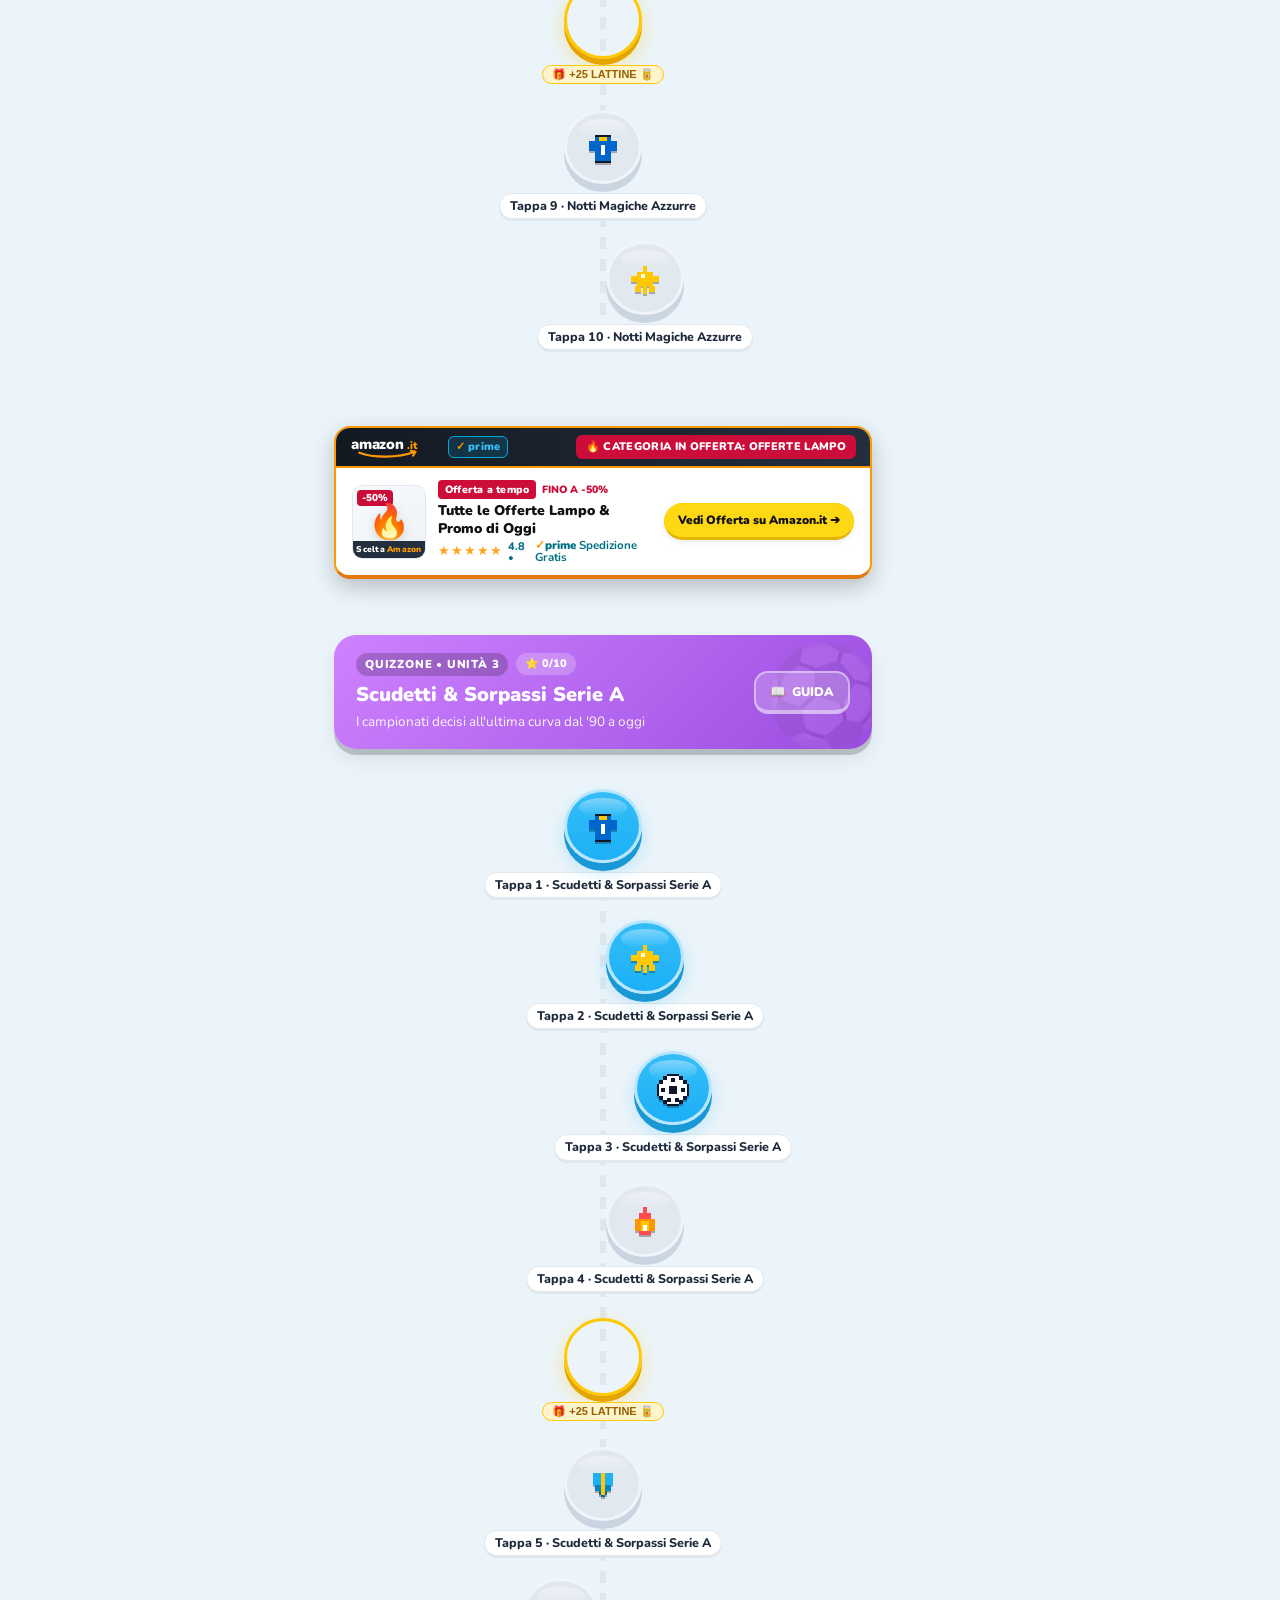
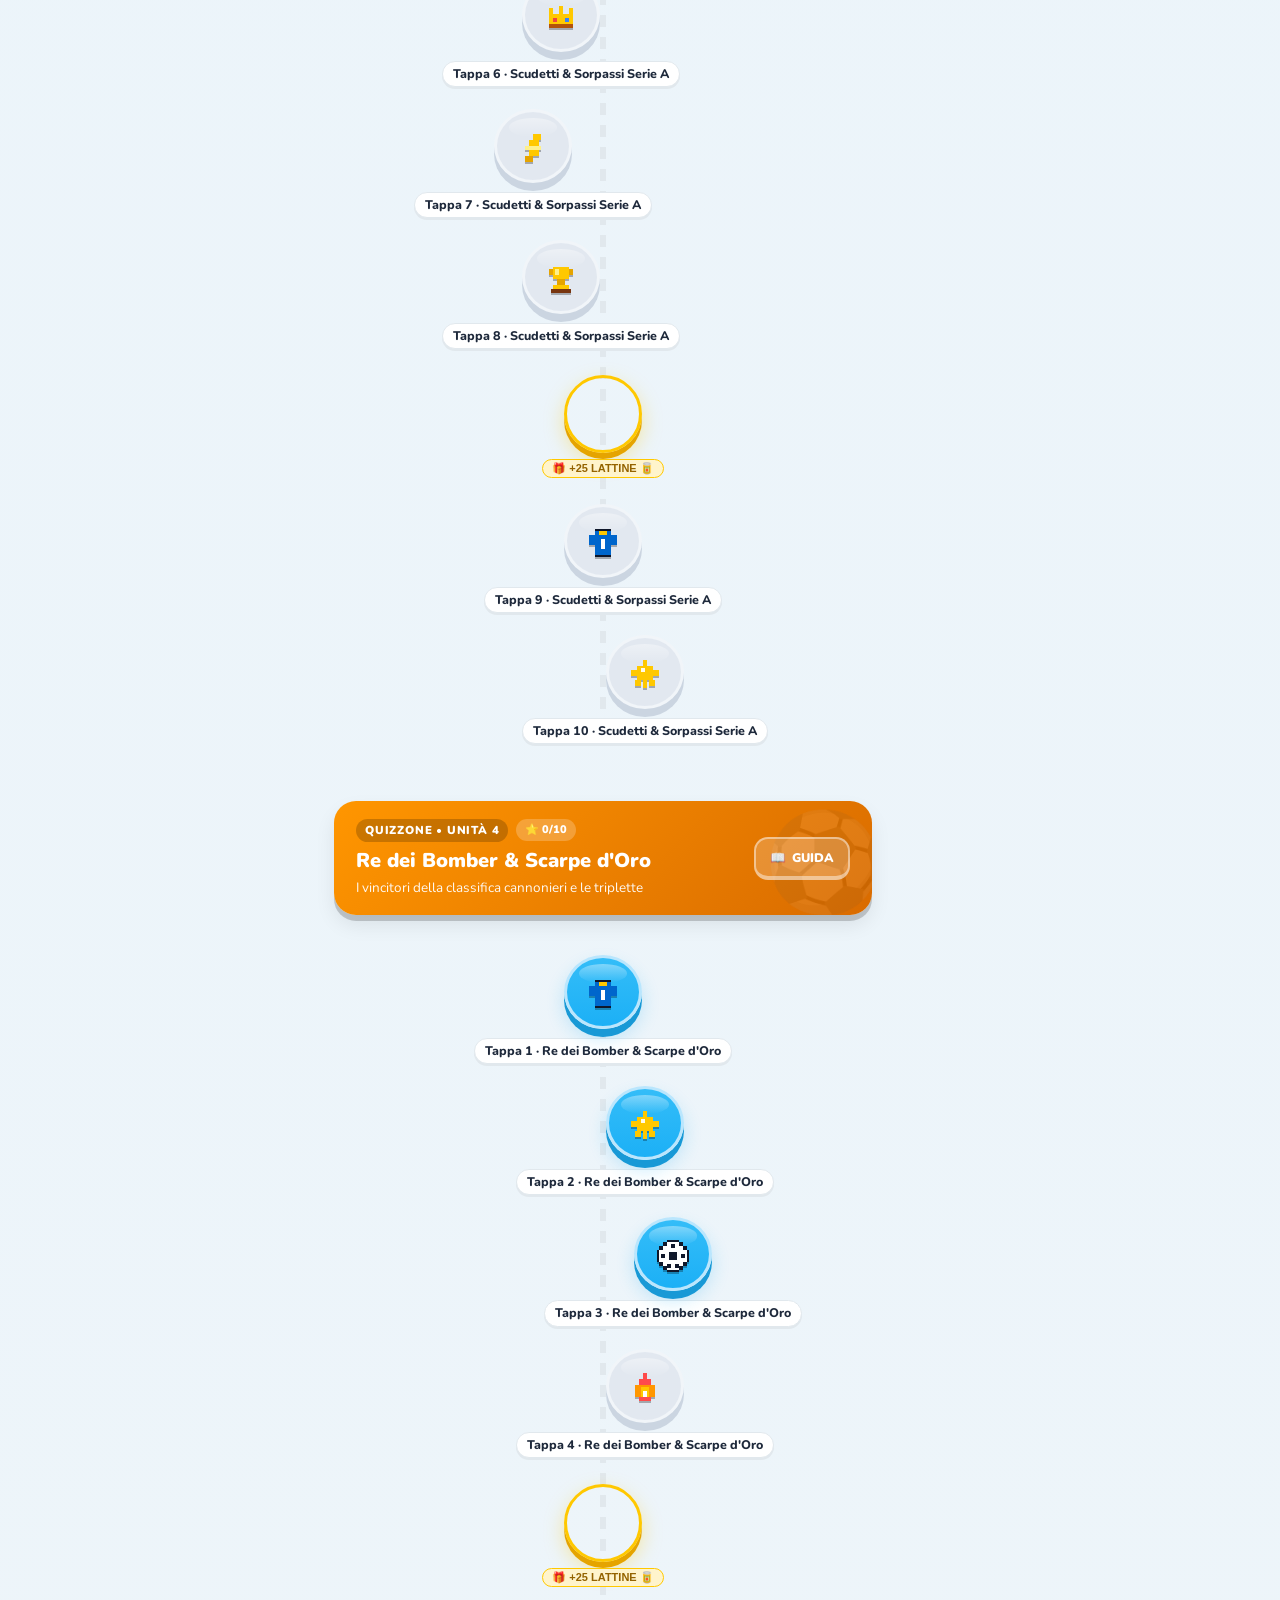
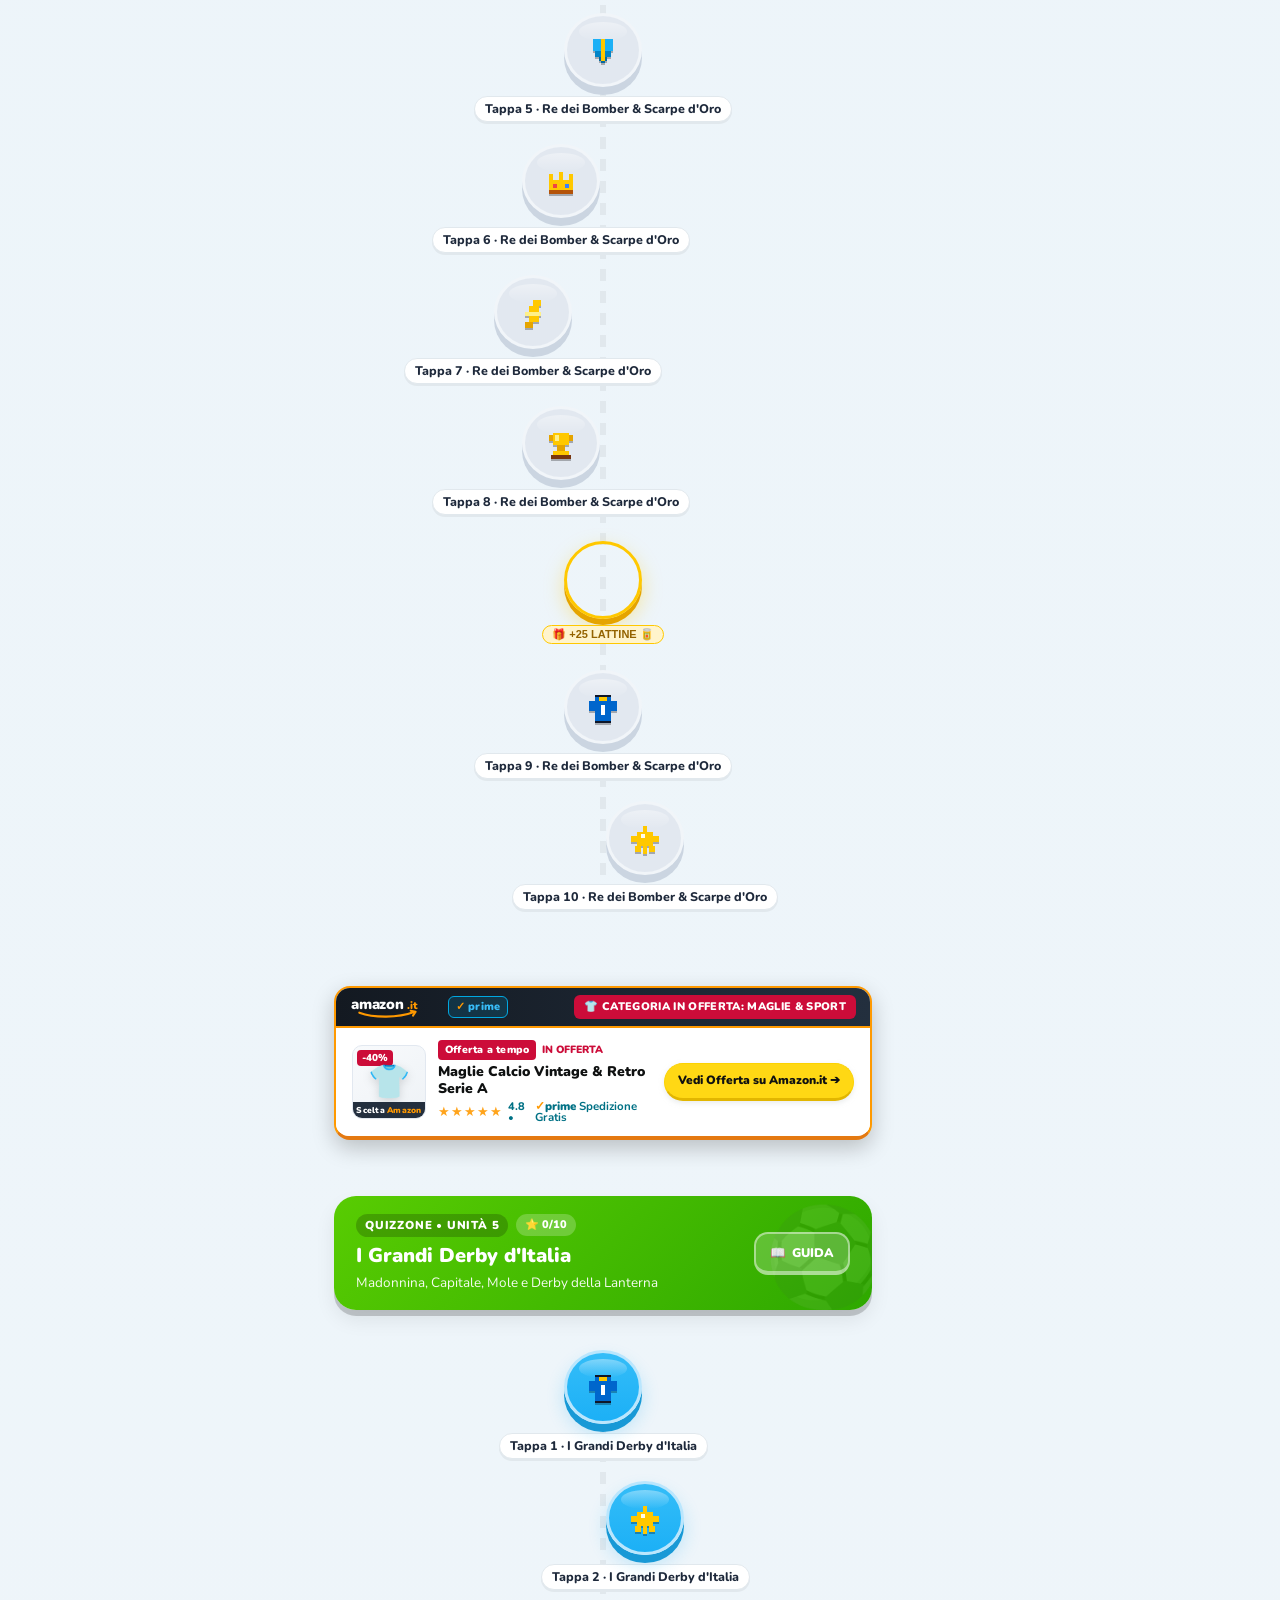
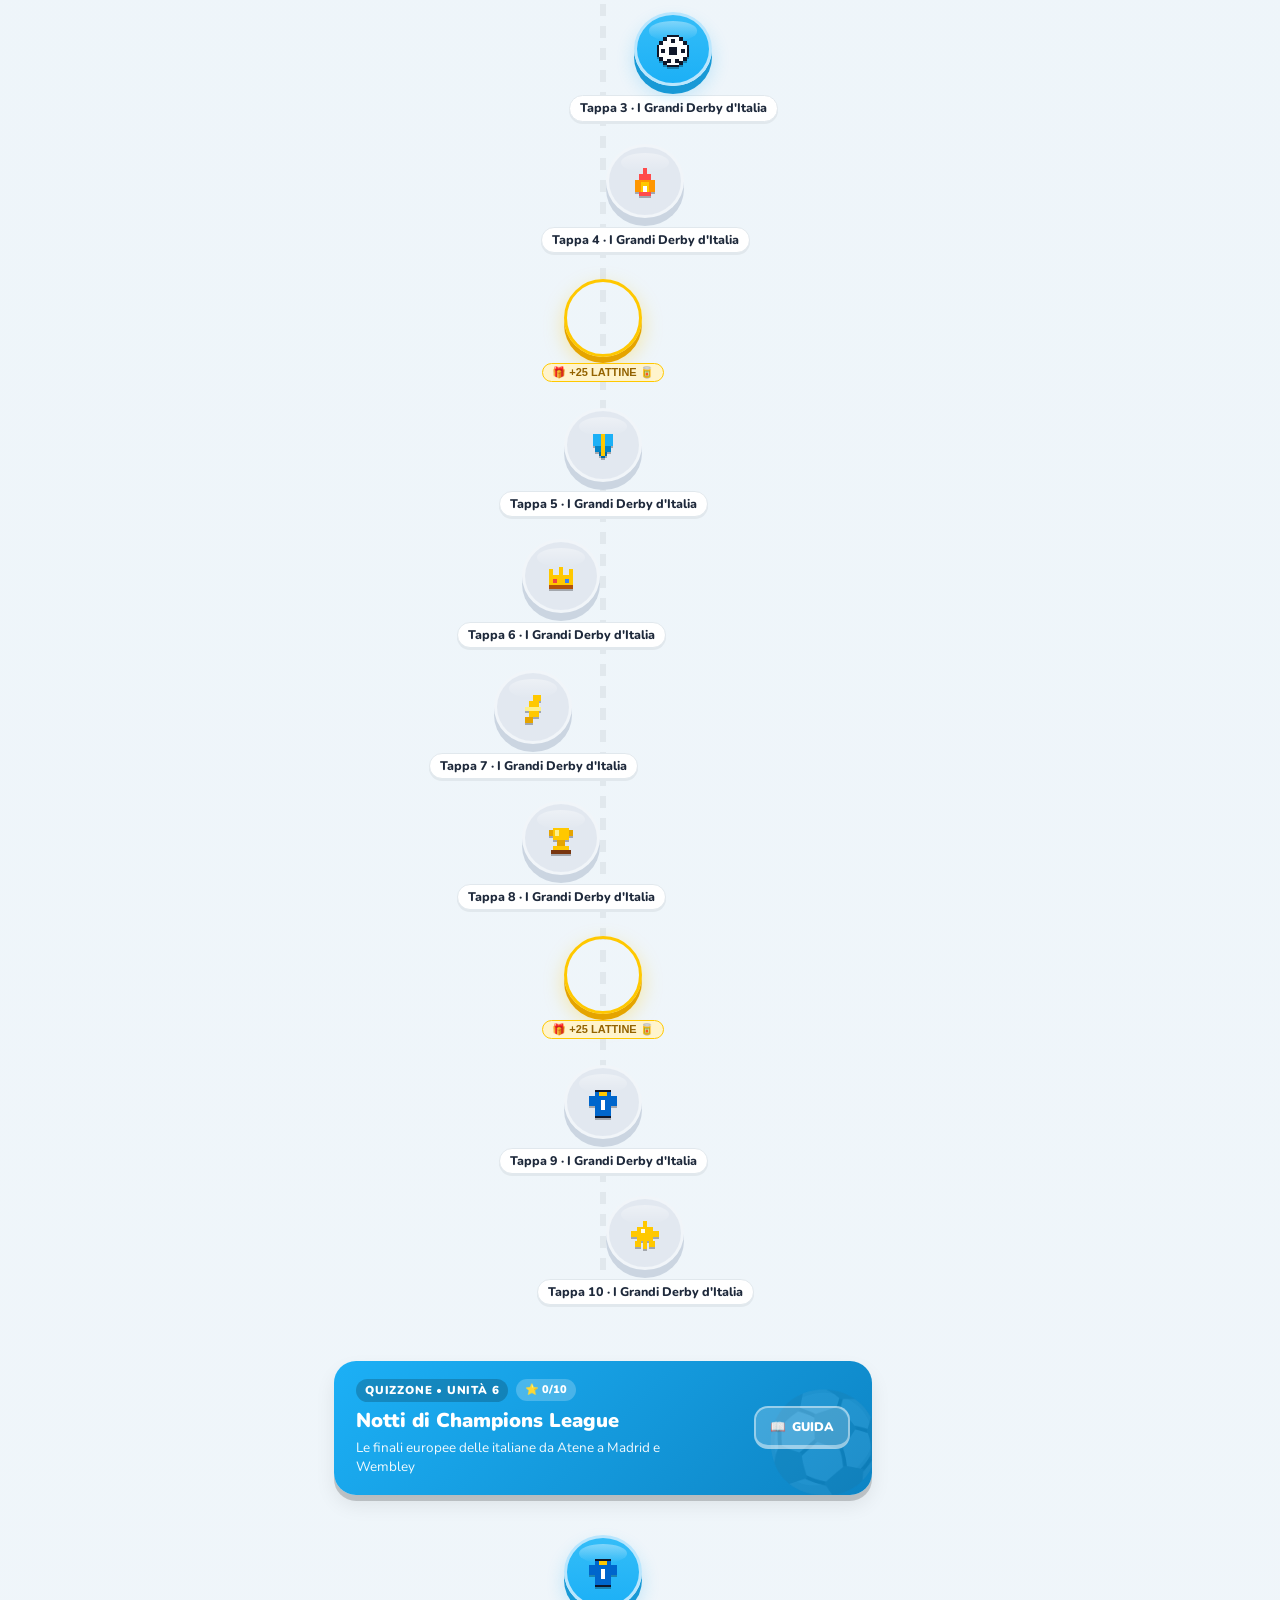
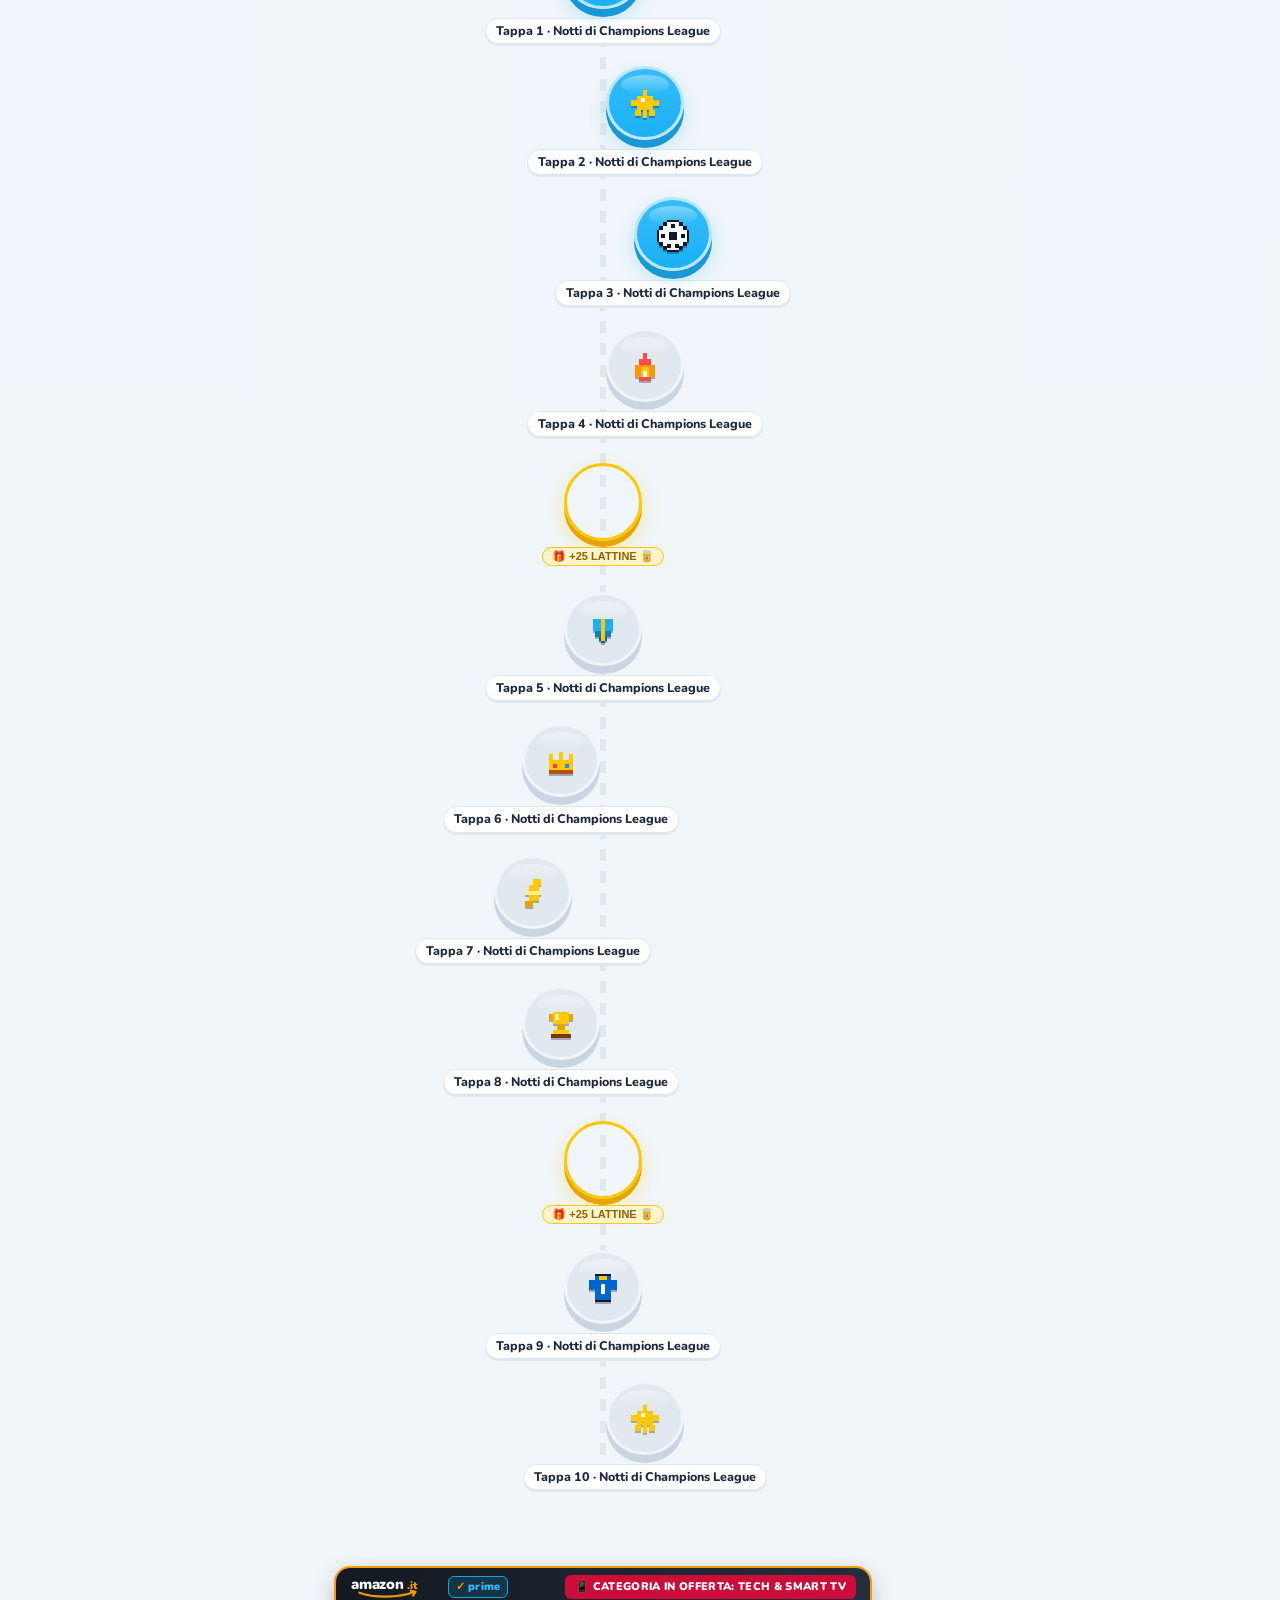
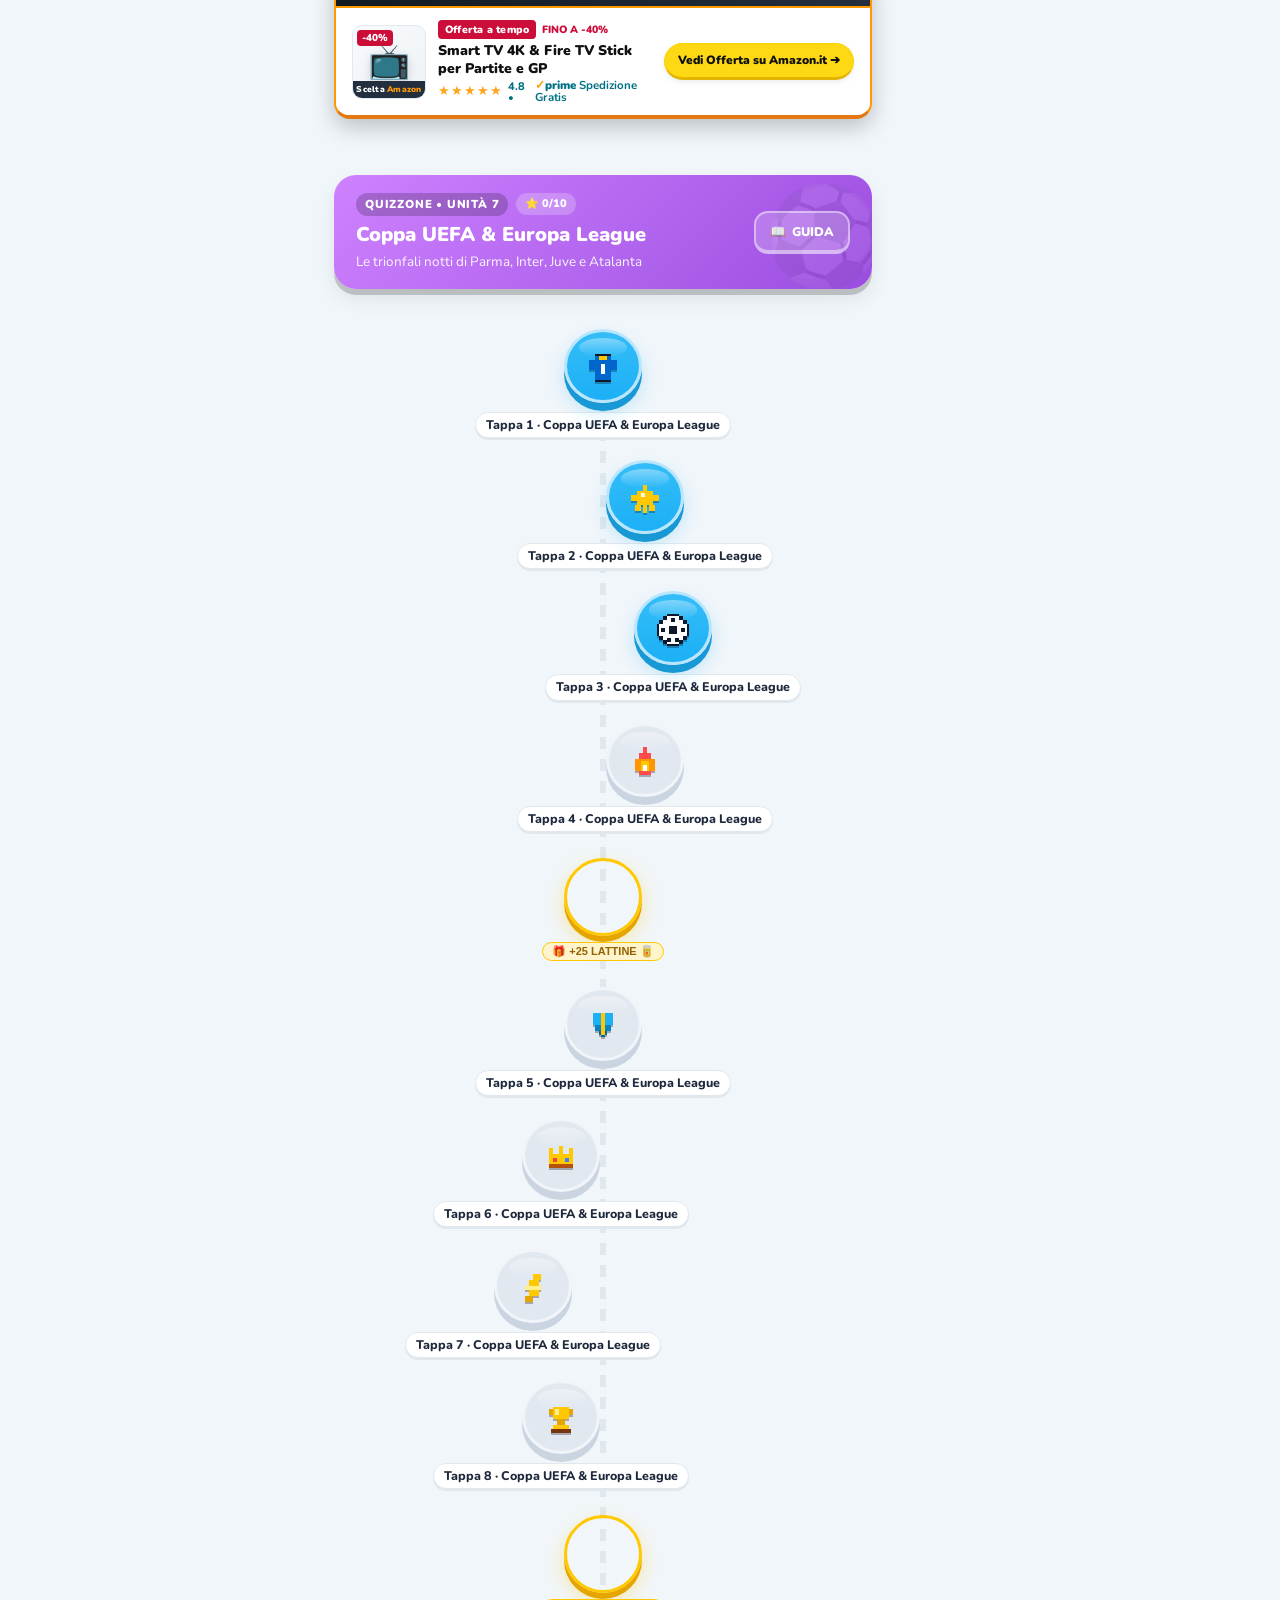
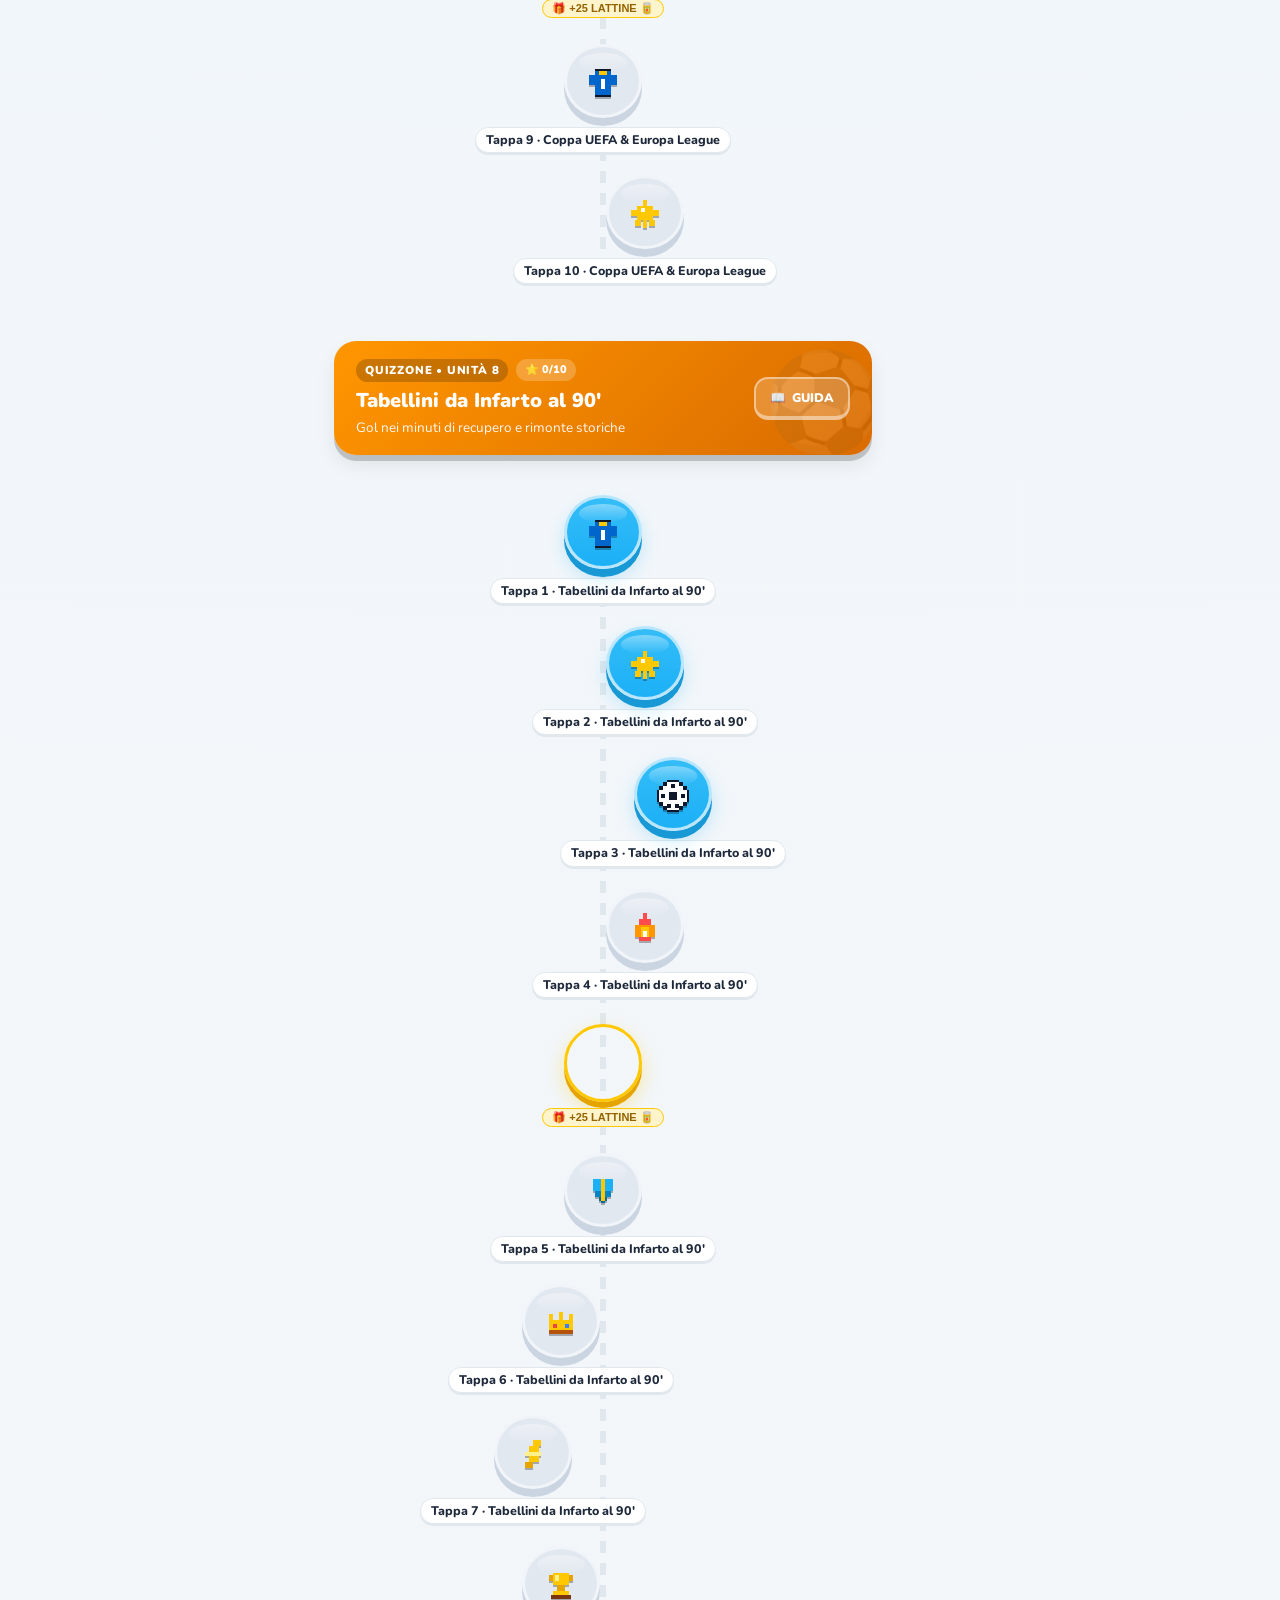
==== commit b44d90e8: "feat: authentic Amazon.it visual display banners with Prime, stars, red deal badge & yellow CTA (v50" ====
--- a/index.html
+++ b/index.html
@@ -18,8 +18,8 @@
   <meta name="apple-mobile-web-app-title" content="Fuoriclasse" />
   <title>Fuoriclasse — Gael League &amp; Quizzocampo</title>
 
-  <link rel="manifest" href="manifest.webmanifest?v=49" />
-  <link rel="icon" type="image/svg+xml" href="icon.svg?v=49" />
+  <link rel="manifest" href="manifest.webmanifest?v=50" />
+  <link rel="icon" type="image/svg+xml" href="icon.svg?v=50" />
   <link rel="apple-touch-icon" href="assets/mascot-coach.jpg" />
   <link rel="preload" href="assets/mascot-coach.jpg" as="image" fetchpriority="high" />
 
@@ -31,14 +31,14 @@
   <meta http-equiv="Cache-Control" content="no-cache, no-store, must-revalidate" />
   <meta http-equiv="Pragma" content="no-cache" />
   <meta http-equiv="Expires" content="0" />
-  <link rel="stylesheet" href="style.css?v=49" />
-  <link rel="stylesheet" href="mobile.css?v=49" />
-  <link rel="stylesheet" href="dark-theme.css?v=49" />
+  <link rel="stylesheet" href="style.css?v=50" />
+  <link rel="stylesheet" href="mobile.css?v=50" />
+  <link rel="stylesheet" href="dark-theme.css?v=50" />
   <script>
     (function() {
       try {
         // Pulizia selettiva solo di eventuali cache obsolete (mantiene la cache attiva per caricamento 0ms)
-        var ACTIVE_CACHE = 'fuoriclasse-v49';
+        var ACTIVE_CACHE = 'fuoriclasse-v50';
         if ('caches' in window) {
           caches.keys().then(function(keys) {
             return Promise.all(
@@ -323,20 +323,21 @@
           </div>
         </div>
 
-        <!-- VETRINA SEMPRE VISIBILE: BANNER AMAZON CLASSIFICATI PER CATEGORIE IN OFFERTA -->
-        <section class="amazon-deals-hub" id="amazonDealsHubBanner" aria-label="Offerte Amazon per Categoria">
-          <div class="amazon-hub-header">
-            <span class="amazon-brand-tag">
-              <svg width="14" height="14" viewBox="0 0 24 24" fill="currentColor" aria-hidden="true"><path d="M.7 18.2C5.9 22 13.8 24 19.8 20.3c.9-.6 1.8-1.2 2.6-1.9.5-.4.4-.8-.1-.9-.7-.1-1.4-.3-2-.5-6.5-2.2-12.8-1.6-18.7 1.2-.5.2-.6.7-.2.9zM22.8 17.5c-.3-.4-1.8-.4-2.7-.2-1 .2-1.9.6-2.8.9-.3.1-.3.4 0 .5.7.3 1.5.5 2.3.4.9-.1 2.3-.3 2.9-.8.4-.3.5-.6.3-.8zM15.4 3.7c-4.1.3-8 2.5-10 6-.5.9-.9 2-.9 3.1 0 1.9 1 3.5 2.8 4.2 2.3.9 4.9.4 7.2-.5 2.5-1 4.7-2.6 6.5-4.5.3-.3.1-.7-.3-.7-2.2.3-4.5.8-6.7.4-1.2-.2-2.3-.7-3.1-1.6-.7-.8-1-1.8-.8-2.8.3-1.6 1.8-2.8 3.4-3.1 1.7-.3 3.4.2 4.9 1 .3.2.6 0 .6-.3l.1-.4c.1-.4-.2-.6-.5-.8-1.1-.6-2.4-.8-3.7-.8z"/></svg>
-              PARTNER AMAZON • CATEGORIE IN OFFERTA
-            </span>
-            <span class="amazon-bonus-pill" id="amazonHubBonusPill">🎁 +5 🥫 Bonus Esplorazione</span>
-          </div>
-          <div class="amazon-hub-title-row">
-            <h3 id="amazonHubHeadline">🔥 Offerte Amazon del Giorno per Categoria</h3>
-            <p id="amazonHubSubline">Seleziona una categoria in sconto: maglie storiche, gaming, libri sportivi, LEGO Technic e tecnologia.</p>
-          </div>
-          <div class="amazon-categories-bar" id="amazonHubCategoriesBar" role="tablist" aria-label="Categorie Offerte Amazon">
+        <!-- VETRINA SEMPRE VISIBILE: VERO BANNER DISPLAY AMAZON.IT CLASSIFICATO PER CATEGORIE IN OFFERTA -->
+        <section class="amazon-deals-hub" id="amazonDealsHubBanner" aria-label="Offerte Amazon.it per Categoria">
+          <div class="amazon-official-topbar">
+            <div class="amazon-logo-lockup">
+              <svg class="amazon-wordmark-svg" viewBox="0 0 132 36" aria-label="amazon.it">
+                <text x="2" y="21" fill="#ffffff" font-family="Nunito, Arial, sans-serif" font-weight="900" font-size="22" letter-spacing="-0.5">amazon</text>
+                <text x="86" y="21" fill="#ff9900" font-family="Nunito, Arial, sans-serif" font-weight="900" font-size="16">.it</text>
+                <path d="M14 26.5 C36 34.5, 72 34.5, 96 25.5" fill="none" stroke="#ff9900" stroke-width="3.2" stroke-linecap="round"/>
+                <path d="M91 23.5 L98.5 25 L94.5 31" fill="none" stroke="#ff9900" stroke-width="3" stroke-linecap="round" stroke-linejoin="round"/>
+              </svg>
+              <span class="amazon-prime-pill"><b>✓</b>prime</span>
+            </div>
+            <span class="amazon-bonus-pill" id="amazonHubBonusPill">⚡ OFFERTE A TEMPO • +5 🥫</span>
+          </div>
+          <div class="amazon-categories-strip" id="amazonHubCategoriesBar" role="tablist" aria-label="Categorie Offerte Amazon">
             <!-- Popolato dinamicamente da app.js -->
           </div>
           <div class="amazon-deals-grid" id="amazonHubDealsGrid">
@@ -1405,6 +1406,6 @@
   </div>
 
   <script src="https://cdn.jsdelivr.net/npm/@supabase/supabase-js@2" defer></script>
-  <script src="app.js?v=49" defer></script>
+  <script src="app.js?v=50" defer></script>
 </body>
 </html>
--- a/style.css
+++ b/style.css
@@ -3753,98 +3753,100 @@
 
 /* ========================================================
    VETRINA E BANNER AMAZON AFFILIATE PER CATEGORIE IN OFFERTA
+   (STILE DISPLAY BANNER UFFICIALE AMAZON.IT + PRIME + STELLE)
    ======================================================== */
 .amazon-deals-hub {
-  background: linear-gradient(135deg, #161f2c 0%, #232f3e 100%);
+  background: #ffffff;
   border: 2px solid #ff9900;
-  border-bottom: 5px solid #d47e00;
-  border-radius: 20px;
-  padding: 16px 18px;
+  border-bottom: 5px solid #e47911;
+  border-radius: 18px;
+  padding: 0;
   margin: 0 0 22px 0;
-  color: #ffffff;
-  box-shadow: 0 8px 24px rgba(255, 153, 0, 0.16);
+  color: #0f1111;
+  box-shadow: 0 10px 28px rgba(0, 0, 0, 0.22);
   position: relative;
   overflow: hidden;
 }
 
-.amazon-hub-header {
+/* Top bar ufficiale Amazon Navy #131921 */
+.amazon-official-topbar {
+  background: linear-gradient(90deg, #131921 0%, #232f3e 100%);
+  padding: 10px 16px;
   display: flex;
   align-items: center;
   justify-content: space-between;
   gap: 10px;
   flex-wrap: wrap;
-  margin-bottom: 12px;
-}
-
-.amazon-brand-tag {
+  border-bottom: 2px solid #ff9900;
+}
+
+.amazon-logo-lockup {
   display: inline-flex;
   align-items: center;
-  gap: 7px;
-  background: #ff9900;
-  color: #111827;
+  gap: 10px;
+}
+
+.amazon-wordmark-svg {
+  height: 24px;
+  width: auto;
+  display: block;
+}
+
+.amazon-prime-pill {
+  display: inline-flex;
+  align-items: center;
+  gap: 3px;
+  background: rgba(0, 168, 225, 0.16);
+  border: 1px solid #00a8e1;
+  color: #38bdf8;
   font-size: 11px;
   font-weight: 900;
-  padding: 4px 10px;
-  border-radius: 8px;
-  letter-spacing: 0.05em;
-  text-transform: uppercase;
+  padding: 2px 7px;
+  border-radius: 6px;
+  letter-spacing: 0.02em;
+}
+.amazon-prime-pill b {
+  color: #ff9900;
 }
 
 .amazon-bonus-pill {
   display: inline-flex;
   align-items: center;
   gap: 5px;
-  background: rgba(255, 200, 0, 0.16);
-  border: 1.5px solid #ffc800;
-  color: #ffc800;
-  font-size: 11.5px;
+  background: #cc0c39;
+  color: #ffffff;
+  font-size: 11px;
   font-weight: 900;
   padding: 4px 10px;
-  border-radius: 20px;
-}
-
-.amazon-hub-title-row {
-  margin-bottom: 12px;
-}
-
-.amazon-hub-title-row h3 {
-  margin: 0 0 3px 0;
-  font-size: 17px;
-  font-weight: 900;
-  color: #ffffff;
-  letter-spacing: 0.2px;
-}
-
-.amazon-hub-title-row p {
-  margin: 0;
-  font-size: 12.5px;
-  color: #cbd5e1;
-  font-weight: 700;
-}
-
-/* Barra categorie in offerta scorrevole / responsive */
-.amazon-categories-bar {
-  display: flex;
+  border-radius: 6px;
+  letter-spacing: 0.03em;
+  text-transform: uppercase;
+}
+
+/* Sotto-barra categorie Amazon (#232f3e) */
+.amazon-categories-strip {
+  background: #232f3e;
+  padding: 8px 14px;
+  display: flex;
+  align-items: center;
   gap: 7px;
   overflow-x: auto;
-  padding-bottom: 8px;
-  margin-bottom: 12px;
   scrollbar-width: none;
   -webkit-overflow-scrolling: touch;
 }
-.amazon-categories-bar::-webkit-scrollbar {
+.amazon-categories-strip::-webkit-scrollbar {
   display: none;
 }
 
 .amazon-cat-chip {
   appearance: none;
-  border: 1.5px solid rgba(255, 255, 255, 0.2);
+  border: 1px solid rgba(255, 255, 255, 0.24);
   background: rgba(255, 255, 255, 0.08);
-  color: #f1f5f9;
+  color: #ffffff;
   font-family: inherit;
   font-size: 12px;
   font-weight: 800;
-  padding: 6px 12px;
+  padding: 5px 12px;
   border-radius: 999px;
   cursor: pointer;
   white-space: nowrap;
@@ -3854,145 +3856,260 @@
   transition: transform 0.12s, background-color 0.15s, border-color 0.15s;
 }
 .amazon-cat-chip:hover {
-  background: rgba(255, 153, 0, 0.22);
+  background: rgba(255, 153, 0, 0.25);
   border-color: #ff9900;
 }
 .amazon-cat-chip.active {
-  background: #ff9900;
+  background: #febd69;
   border-color: #ff9900;
   color: #111827;
   font-weight: 900;
-  box-shadow: 0 3px 10px rgba(255, 153, 0, 0.35);
-}
-
-/* Griglia Offerte della Categoria Selezionata */
+  box-shadow: 0 2px 8px rgba(255, 153, 0, 0.4);
+}
+
+/* Griglia Banner Visivi Prodotti Amazon (Sfondo Bianco Storefront) */
 .amazon-deals-grid {
   display: grid;
   grid-template-columns: repeat(2, 1fr);
-  gap: 10px;
-}
-@media (max-width: 640px) {
+  gap: 12px;
+  padding: 14px;
+  background: #f3f4f6;
+}
+@media (max-width: 680px) {
   .amazon-deals-grid {
     grid-template-columns: 1fr;
+    padding: 10px;
   }
 }
 
-.amazon-deal-card {
-  display: flex;
-  align-items: center;
-  gap: 12px;
-  background: rgba(15, 23, 42, 0.78);
-  border: 1.5px solid rgba(255, 153, 0, 0.45);
-  border-radius: 14px;
-  padding: 11px 13px;
+/* Vero Banner Grafico Prodotto Amazon.it */
+.amazon-visual-banner-card {
+  display: flex;
+  align-items: center;
+  gap: 14px;
+  background: #ffffff;
+  border: 1.5px solid #d5d9d9;
+  border-radius: 12px;
+  padding: 12px;
   text-decoration: none;
+  color: #0f1111 !important;
+  position: relative;
+  box-shadow: 0 2px 6px rgba(15, 17, 17, 0.08);
+  transition: transform 0.15s, border-color 0.15s, box-shadow 0.15s;
+}
+.amazon-visual-banner-card:hover {
+  transform: translateY(-2px);
+  border-color: #e47911;
+  box-shadow: 0 6px 16px rgba(228, 121, 17, 0.22);
+}
+
+/* Box Illustrazione Prodotto con bollino rosso sconto */
+.amazon-product-thumb {
+  width: 86px;
+  height: 86px;
+  border-radius: 10px;
+  background: linear-gradient(145deg, #f8fafc 0%, #eef2f6 100%);
+  border: 1px solid #e2e8f0;
+  display: flex;
+  flex-direction: column;
+  align-items: center;
+  justify-content: center;
+  position: relative;
+  flex-shrink: 0;
+  overflow: hidden;
+}
+
+.amazon-thumb-emoji {
+  font-size: 40px;
+  line-height: 1;
+  filter: drop-shadow(0 3px 5px rgba(0,0,0,0.14));
+}
+
+.amazon-choice-ribbon {
+  position: absolute;
+  bottom: 0;
+  left: 0;
+  right: 0;
+  background: #232f3e;
   color: #ffffff;
-  transition: transform 0.15s, border-color 0.15s, background-color 0.15s;
-}
-.amazon-deal-card:hover {
-  transform: translateY(-2px);
-  border-color: #ff9900;
-  background: rgba(15, 23, 42, 0.95);
-}
-
-.amazon-deal-icon {
-  width: 48px;
-  height: 48px;
-  border-radius: 12px;
-  background: rgba(255, 153, 0, 0.16);
-  border: 1px solid rgba(255, 153, 0, 0.35);
-  display: grid;
-  place-items: center;
-  font-size: 26px;
-  flex-shrink: 0;
-}
-
-.amazon-deal-body {
+  font-size: 8.5px;
+  font-weight: 900;
+  text-align: center;
+  padding: 2px 3px;
+  letter-spacing: 0.03em;
+}
+.amazon-choice-ribbon span {
+  color: #ff9900;
+}
+
+.amazon-corner-pct {
+  position: absolute;
+  top: 4px;
+  left: 4px;
+  background: #cc0c39;
+  color: #ffffff;
+  font-size: 10px;
+  font-weight: 900;
+  padding: 1px 5px;
+  border-radius: 4px;
+}
+
+.amazon-banner-info {
   flex: 1;
   min-width: 0;
+  display: flex;
+  flex-direction: column;
+  gap: 3px;
 }
 
 .amazon-deal-badges {
   display: flex;
   align-items: center;
   gap: 6px;
-  margin-bottom: 3px;
   flex-wrap: wrap;
 }
 
-.amazon-discount-badge {
-  background: #ef4444;
+.amazon-red-deal-tag {
+  background: #cc0c39;
   color: #ffffff;
-  font-size: 10px;
-  font-weight: 900;
-  padding: 2px 6px;
-  border-radius: 5px;
-  letter-spacing: 0.03em;
-}
-
-.amazon-cat-label {
-  font-size: 10px;
+  font-size: 10.5px;
+  font-weight: 900;
+  padding: 2px 7px;
+  border-radius: 4px;
+  letter-spacing: 0.02em;
+}
+
+.amazon-cat-tag-text {
+  font-size: 10.5px;
+  font-weight: 900;
+  color: #cc0c39;
+}
+
+.amazon-product-title {
+  font-size: 14px;
+  font-weight: 900;
+  color: #0f1111 !important;
+  line-height: 1.25;
+  display: -webkit-box;
+  -webkit-line-clamp: 2;
+  -webkit-box-orient: vertical;
+  overflow: hidden;
+}
+.amazon-visual-banner-card:hover .amazon-product-title {
+  color: #c7511f !important;
+}
+
+.amazon-stars-row {
+  display: flex;
+  align-items: center;
+  gap: 5px;
+  font-size: 12px;
+  line-height: 1;
+}
+.amazon-stars-gold {
+  color: #ffa41c;
+  letter-spacing: 1px;
+  font-size: 13px;
+}
+.amazon-reviews-count {
+  color: #007185;
+  font-size: 11px;
   font-weight: 800;
-  color: #fbbf24;
-  text-transform: uppercase;
-  letter-spacing: 0.04em;
-}
-
-.amazon-deal-title {
-  font-size: 13.5px;
-  font-weight: 900;
-  color: #ffffff;
-  line-height: 1.25;
-  margin-bottom: 2px;
-}
-
-.amazon-deal-sub {
+}
+
+.amazon-price-prime-row {
+  display: flex;
+  align-items: center;
+  gap: 8px;
+  flex-wrap: wrap;
+  margin-top: 1px;
+}
+
+.amazon-price-drop {
+  font-size: 13px;
+  font-weight: 900;
+  color: #cc0c39;
+}
+
+.amazon-prime-inline {
   font-size: 11.5px;
-  color: #94a3b8;
-  font-weight: 700;
-  line-height: 1.25;
-}
-
-.amazon-deal-cta {
-  background: #ff9900;
-  color: #111827;
-  font-size: 11.5px;
-  font-weight: 900;
-  padding: 7px 11px;
-  border-radius: 10px;
-  border-bottom: 3px solid #c27200;
+  font-weight: 900;
+  color: #007185;
+}
+.amazon-prime-inline i {
+  color: #ff9900;
+  font-style: normal;
+}
+
+/* Iconico Bottone Giallo Amazon (#FFD814) */
+.amazon-yellow-cta-btn {
+  background: #ffd814;
+  border: 1px solid #fcd200;
+  border-bottom: 3px solid #e2b600;
+  color: #0f1111 !important;
+  font-size: 12px;
+  font-weight: 900;
+  padding: 8px 13px;
+  border-radius: 999px;
   white-space: nowrap;
   flex-shrink: 0;
-}
-
-/* Banner Amazon Inline tra le Unità del Percorso */
+  box-shadow: 0 2px 5px rgba(213, 217, 217, 0.5);
+  display: inline-flex;
+  align-items: center;
+  gap: 4px;
+}
+.amazon-visual-banner-card:hover .amazon-yellow-cta-btn,
+.amazon-path-inline-banner:hover .amazon-yellow-cta-btn {
+  background: #f7ca00;
+  border-color: #f2c200;
+}
+
+@media (max-width: 520px) {
+  .amazon-visual-banner-card {
+    flex-wrap: wrap;
+    gap: 10px;
+  }
+  .amazon-visual-banner-card .amazon-yellow-cta-btn {
+    width: 100%;
+    justify-content: center;
+    padding: 9px 14px;
+    font-size: 13px;
+  }
+}
+
+/* Banner Leaderboard Amazon Inline tra le Unità del Percorso */
 .amazon-path-inline-banner {
-  background: linear-gradient(135deg, #1b2533 0%, #232f3e 100%);
+  background: #ffffff;
   border: 2px solid #ff9900;
-  border-bottom: 4px solid #c27200;
-  border-radius: 18px;
-  padding: 13px 16px;
-  margin: 18px 0;
-  display: flex;
-  align-items: center;
-  justify-content: space-between;
-  gap: 12px;
-  color: #ffffff;
+  border-bottom: 4px solid #e47911;
+  border-radius: 16px;
+  padding: 0;
+  margin: 20px 0;
+  display: block;
+  color: #0f1111 !important;
   text-decoration: none;
-  box-shadow: 0 6px 18px rgba(0, 0, 0, 0.18);
+  box-shadow: 0 8px 22px rgba(0, 0, 0, 0.22);
+  overflow: hidden;
   transition: transform 0.15s;
 }
 .amazon-path-inline-banner:hover {
   transform: translateY(-2px);
 }
+.amazon-inline-body {
+  display: flex;
+  align-items: center;
+  justify-content: space-between;
+  gap: 14px;
+  padding: 12px 16px;
+  background: #ffffff;
+}
 @media (max-width: 560px) {
-  .amazon-path-inline-banner {
-    flex-direction: column;
-    align-items: stretch;
-    text-align: left;
+  .amazon-inline-body {
+    flex-wrap: wrap;
   }
-  .amazon-path-inline-banner .amazon-deal-cta {
-    text-align: center;
+  .amazon-inline-body .amazon-yellow-cta-btn {
+    width: 100%;
+    justify-content: center;
   }
 }
 
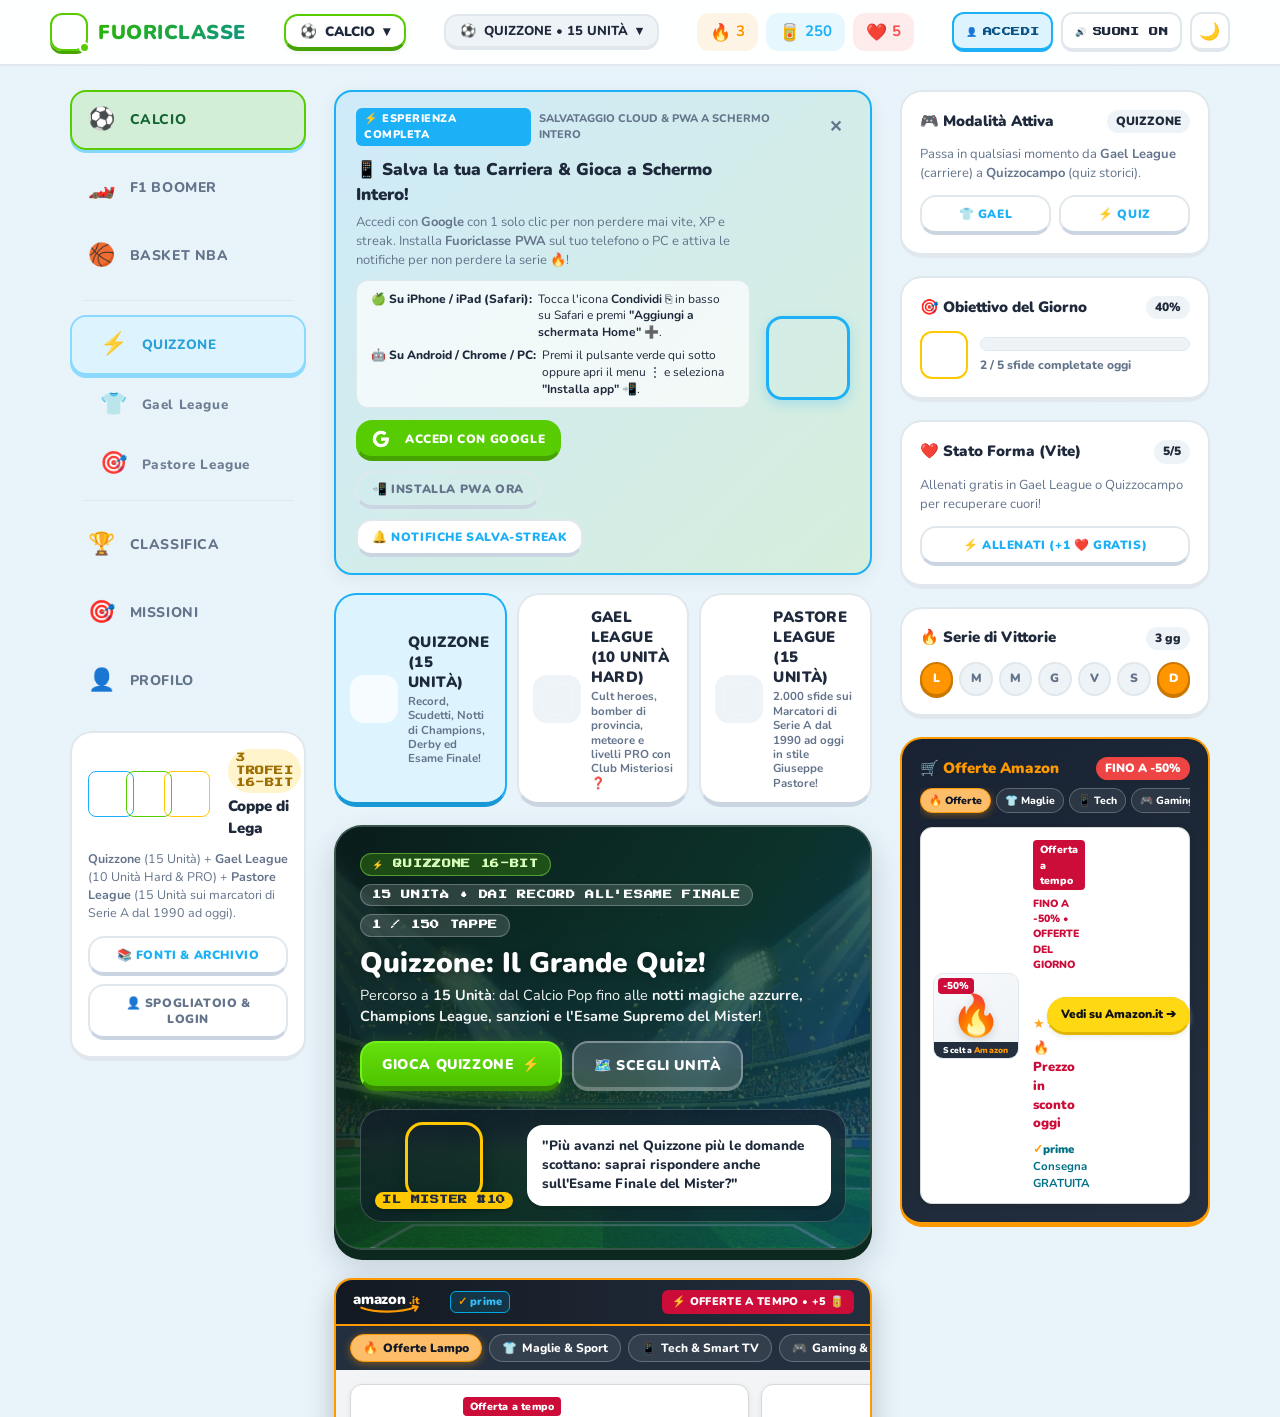
==== commit 759d31f6: "fix(audio): unlock iOS playback audioSession, boost master gain/compressor & fix async resume (v51)" ====
--- a/index.html
+++ b/index.html
@@ -18,8 +18,8 @@
   <meta name="apple-mobile-web-app-title" content="Fuoriclasse" />
   <title>Fuoriclasse — Gael League &amp; Quizzocampo</title>
 
-  <link rel="manifest" href="manifest.webmanifest?v=50" />
-  <link rel="icon" type="image/svg+xml" href="icon.svg?v=50" />
+  <link rel="manifest" href="manifest.webmanifest?v=51" />
+  <link rel="icon" type="image/svg+xml" href="icon.svg?v=51" />
   <link rel="apple-touch-icon" href="assets/mascot-coach.jpg" />
   <link rel="preload" href="assets/mascot-coach.jpg" as="image" fetchpriority="high" />
 
@@ -31,14 +31,14 @@
   <meta http-equiv="Cache-Control" content="no-cache, no-store, must-revalidate" />
   <meta http-equiv="Pragma" content="no-cache" />
   <meta http-equiv="Expires" content="0" />
-  <link rel="stylesheet" href="style.css?v=50" />
-  <link rel="stylesheet" href="mobile.css?v=50" />
-  <link rel="stylesheet" href="dark-theme.css?v=50" />
+  <link rel="stylesheet" href="style.css?v=51" />
+  <link rel="stylesheet" href="mobile.css?v=51" />
+  <link rel="stylesheet" href="dark-theme.css?v=51" />
   <script>
     (function() {
       try {
         // Pulizia selettiva solo di eventuali cache obsolete (mantiene la cache attiva per caricamento 0ms)
-        var ACTIVE_CACHE = 'fuoriclasse-v50';
+        var ACTIVE_CACHE = 'fuoriclasse-v51';
         if ('caches' in window) {
           caches.keys().then(function(keys) {
             return Promise.all(
@@ -908,6 +908,9 @@
         <span aria-hidden="true">❤️</span>
         <b id="quizHeartsNum">5</b>
       </div>
+      <button class="tool-btn" id="quizAudioToggleBtn" type="button" title="Attiva/Disattiva Suoni Stadio" style="width:38px;height:38px;min-width:38px;border-radius:10px;font-size:16px;">
+        <span id="quizAudioIcon" aria-hidden="true">🔊</span>
+      </button>
     </div>
 
     <div class="quiz-body">
@@ -1406,6 +1409,6 @@
   </div>
 
   <script src="https://cdn.jsdelivr.net/npm/@supabase/supabase-js@2" defer></script>
-  <script src="app.js?v=50" defer></script>
+  <script src="app.js?v=51" defer></script>
 </body>
 </html>
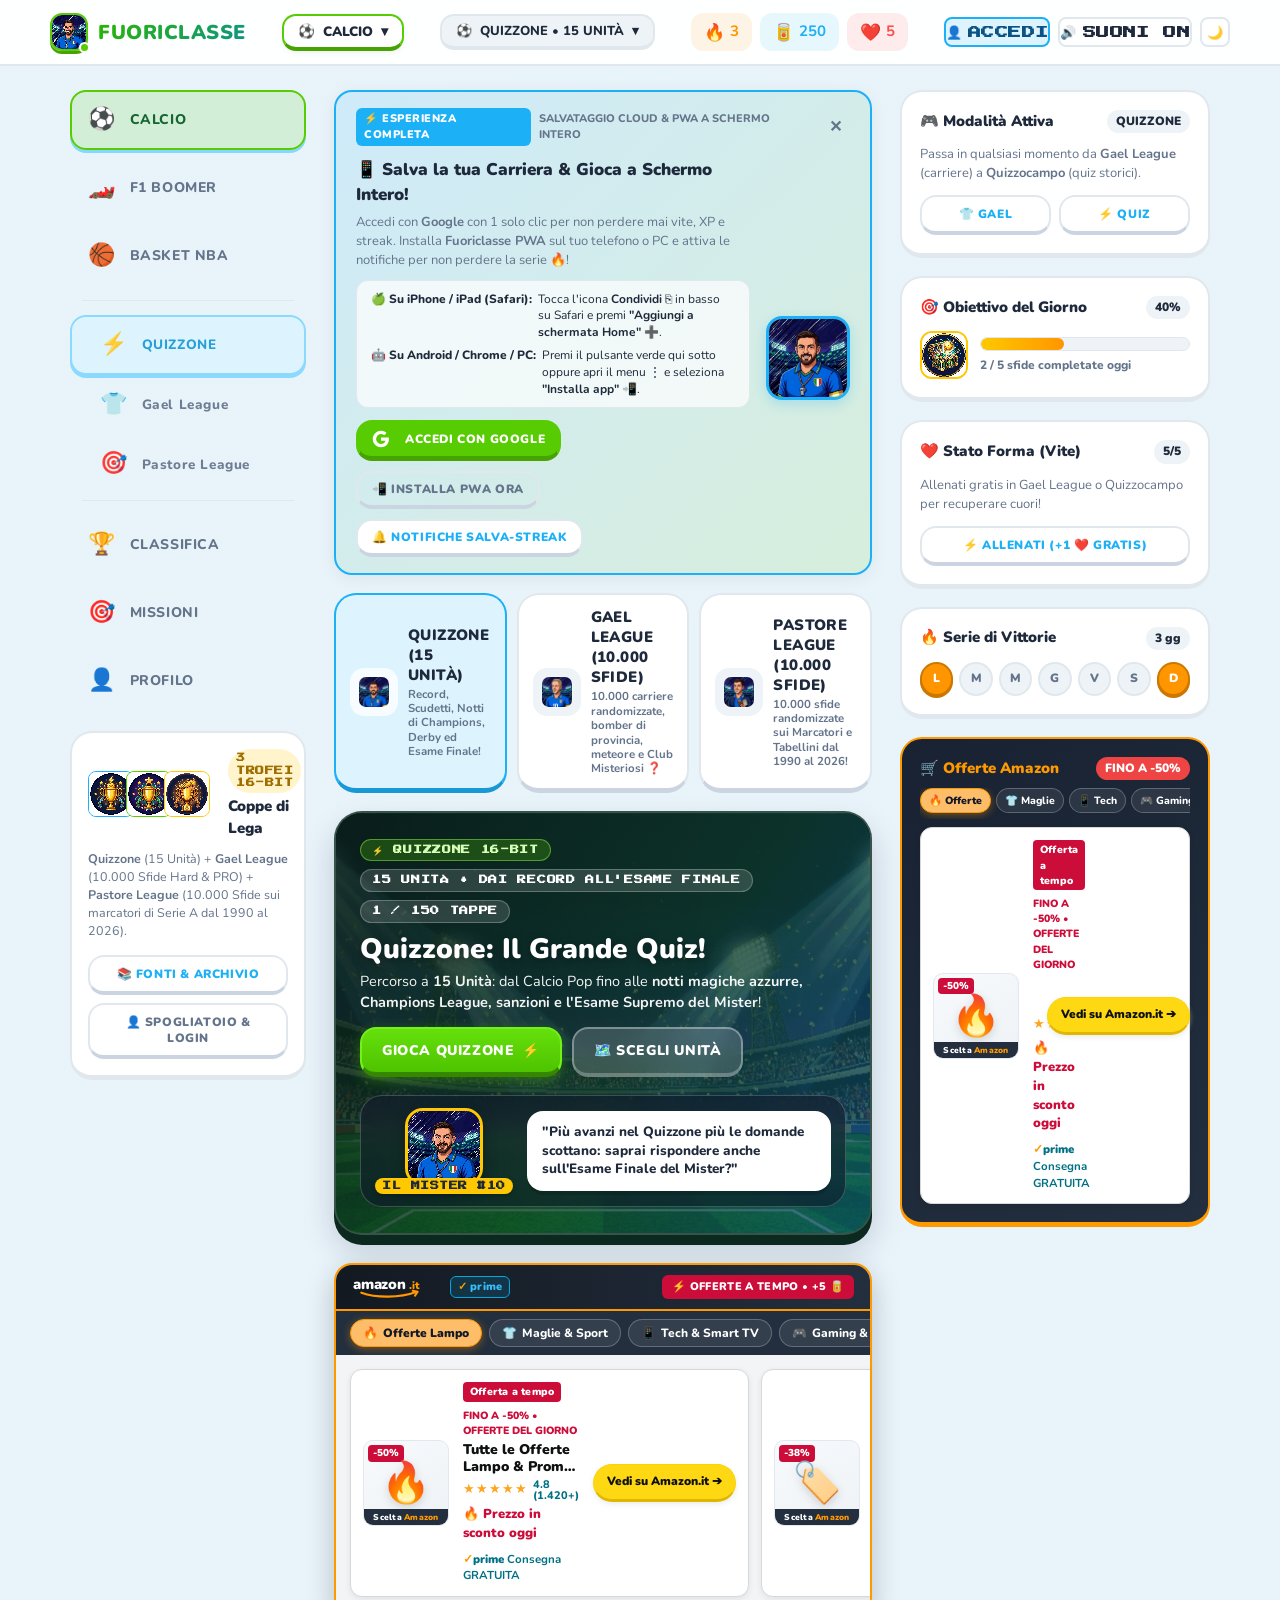
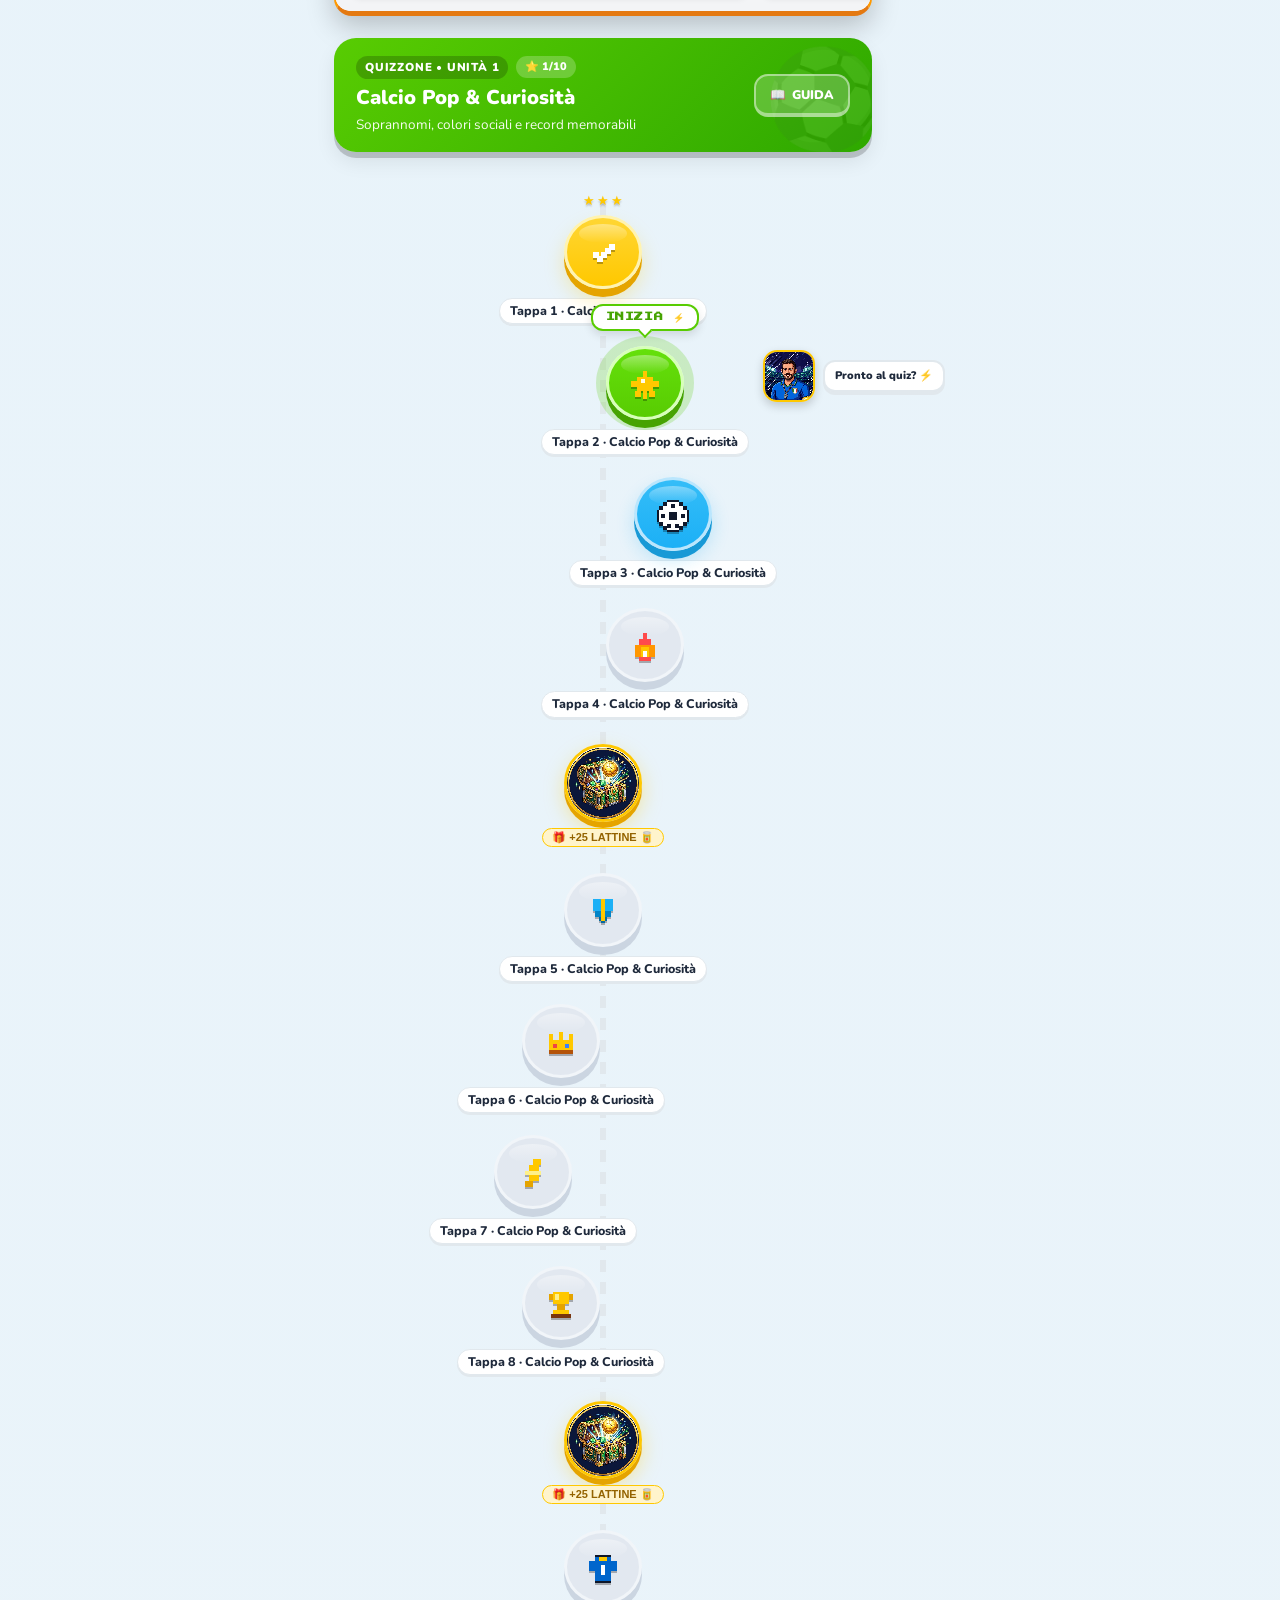
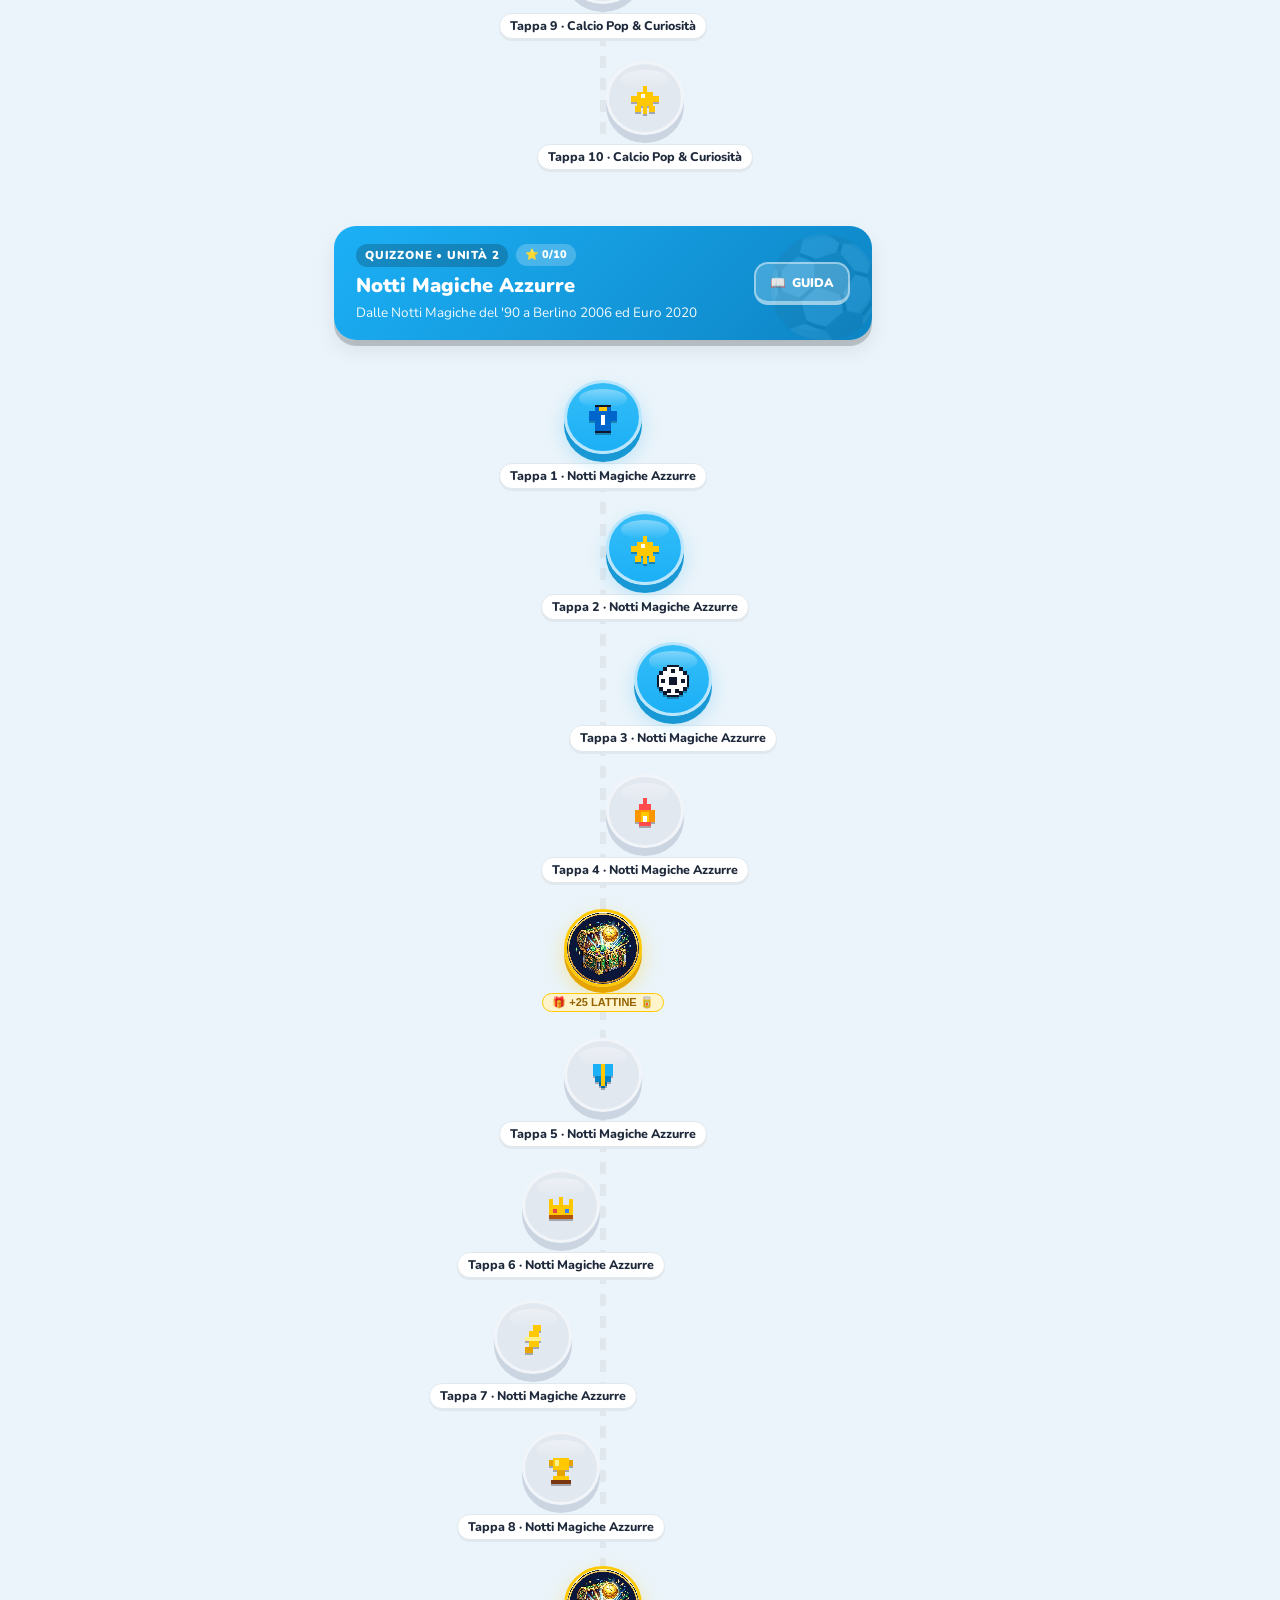
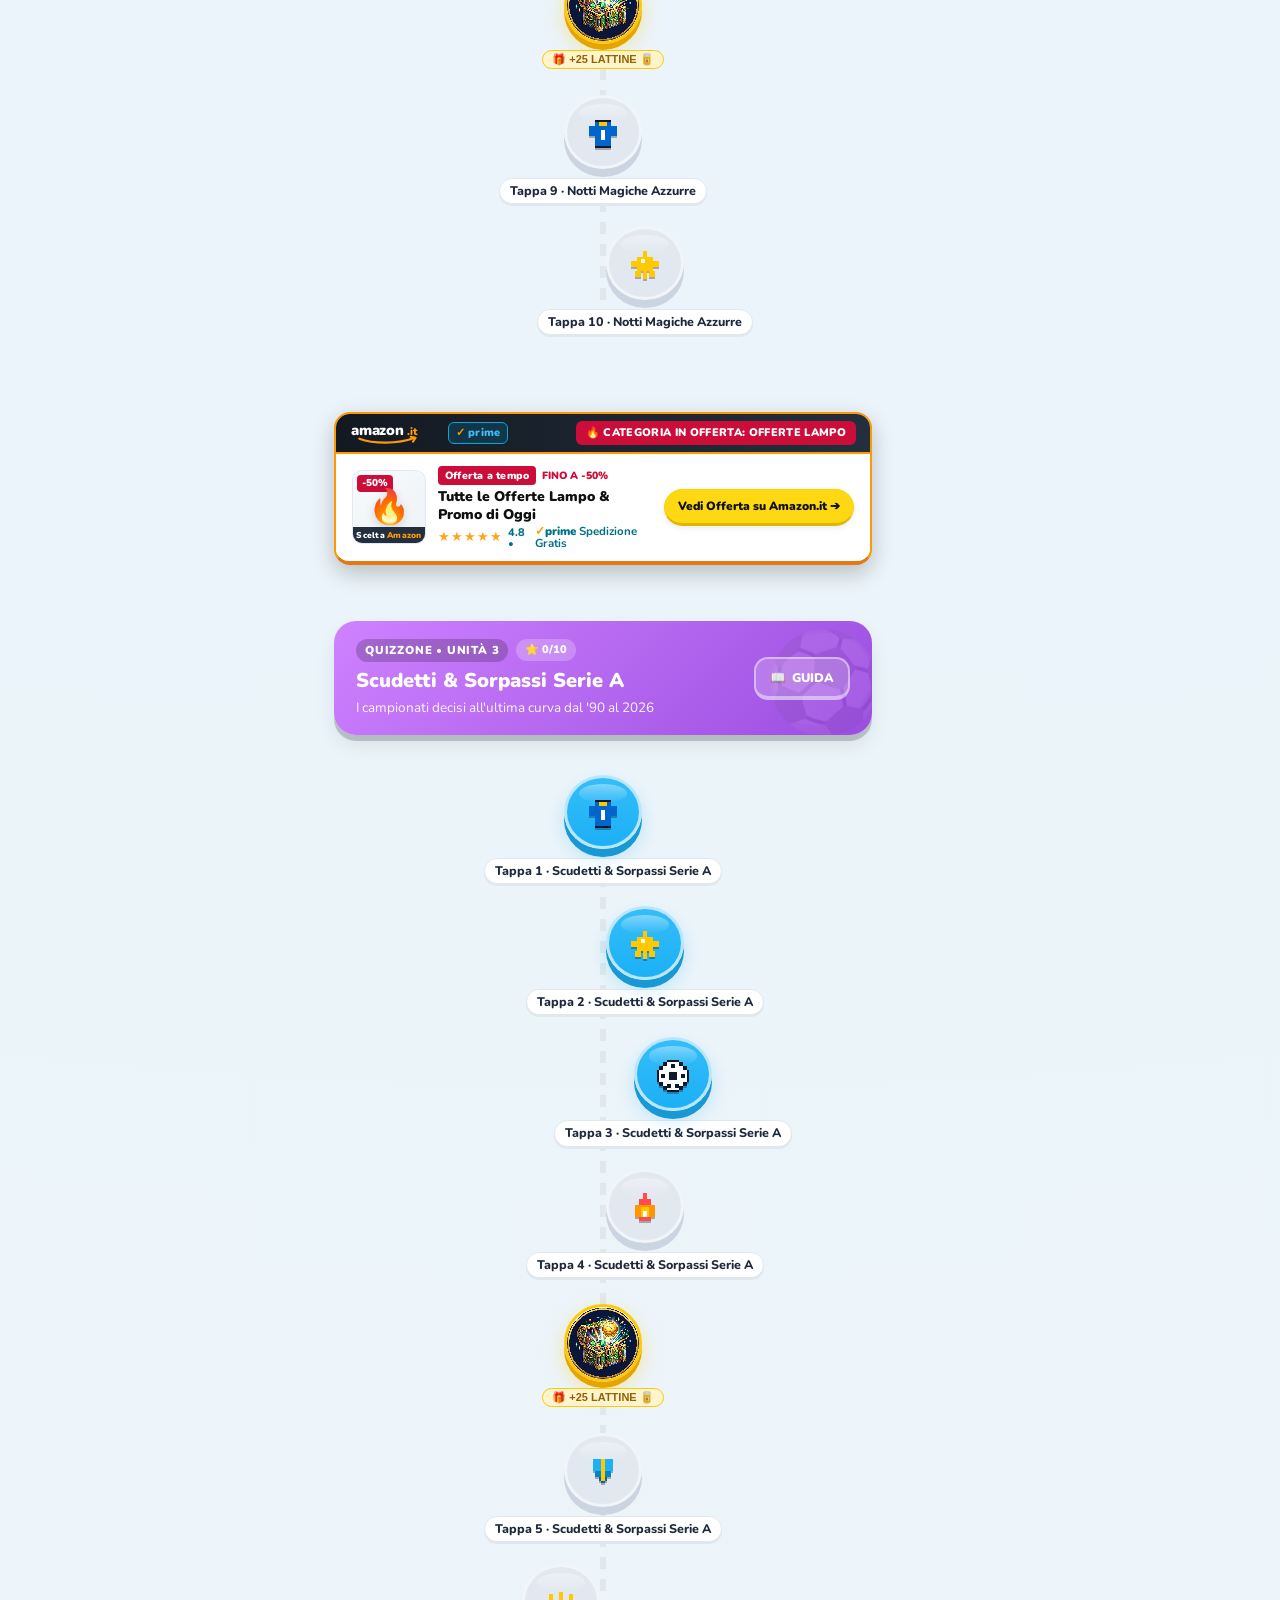
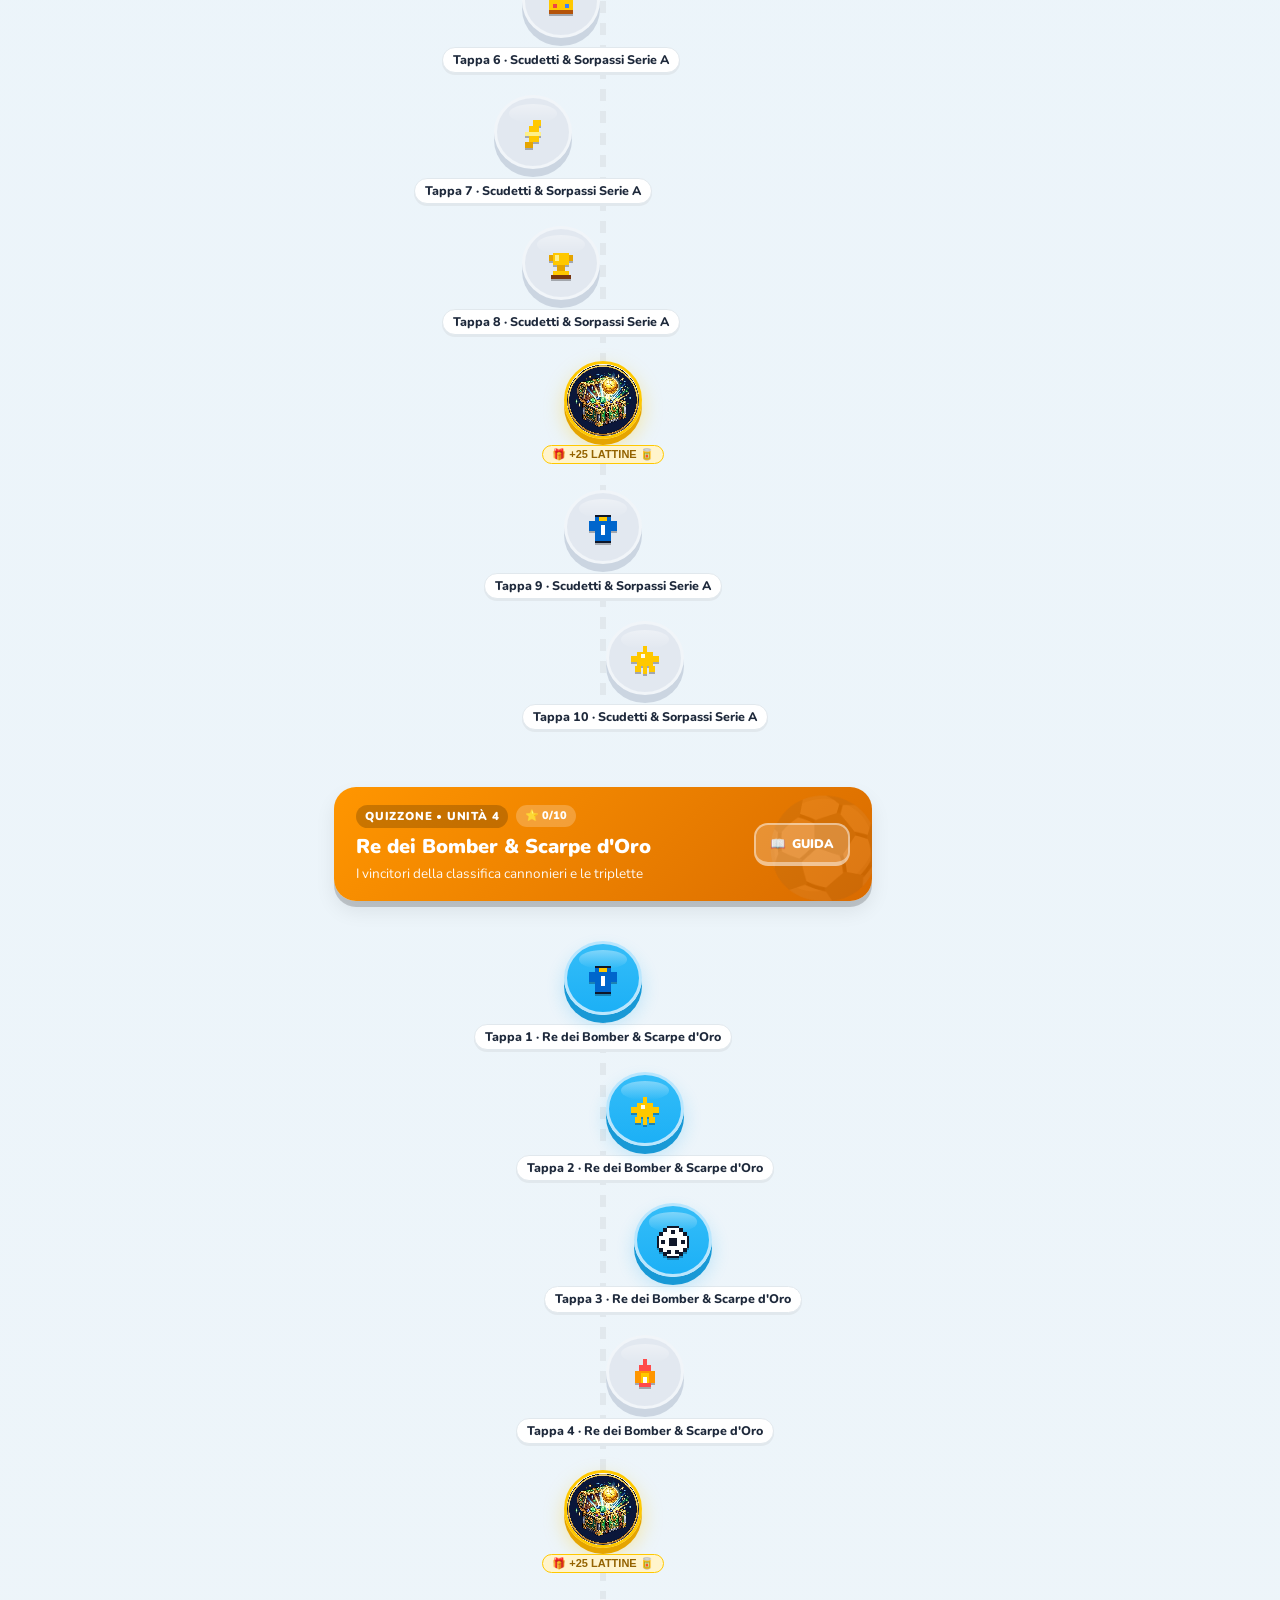
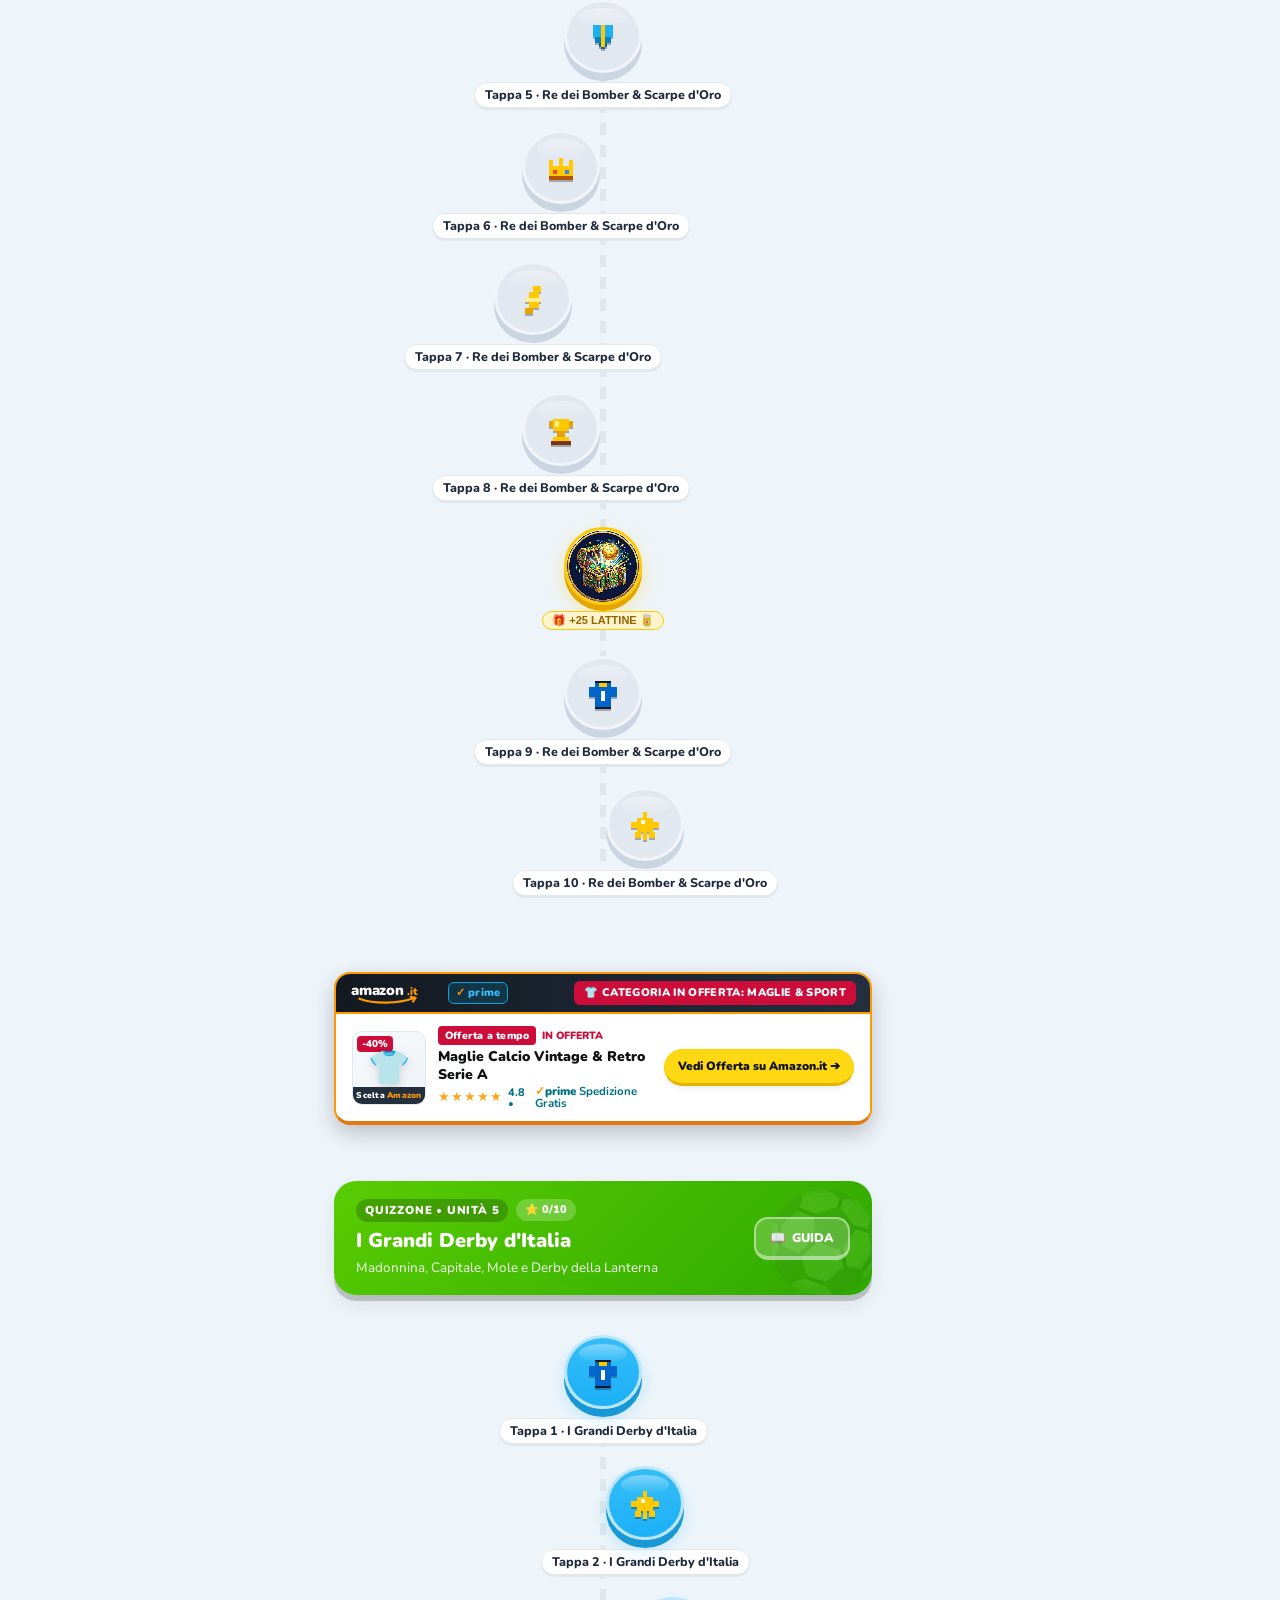
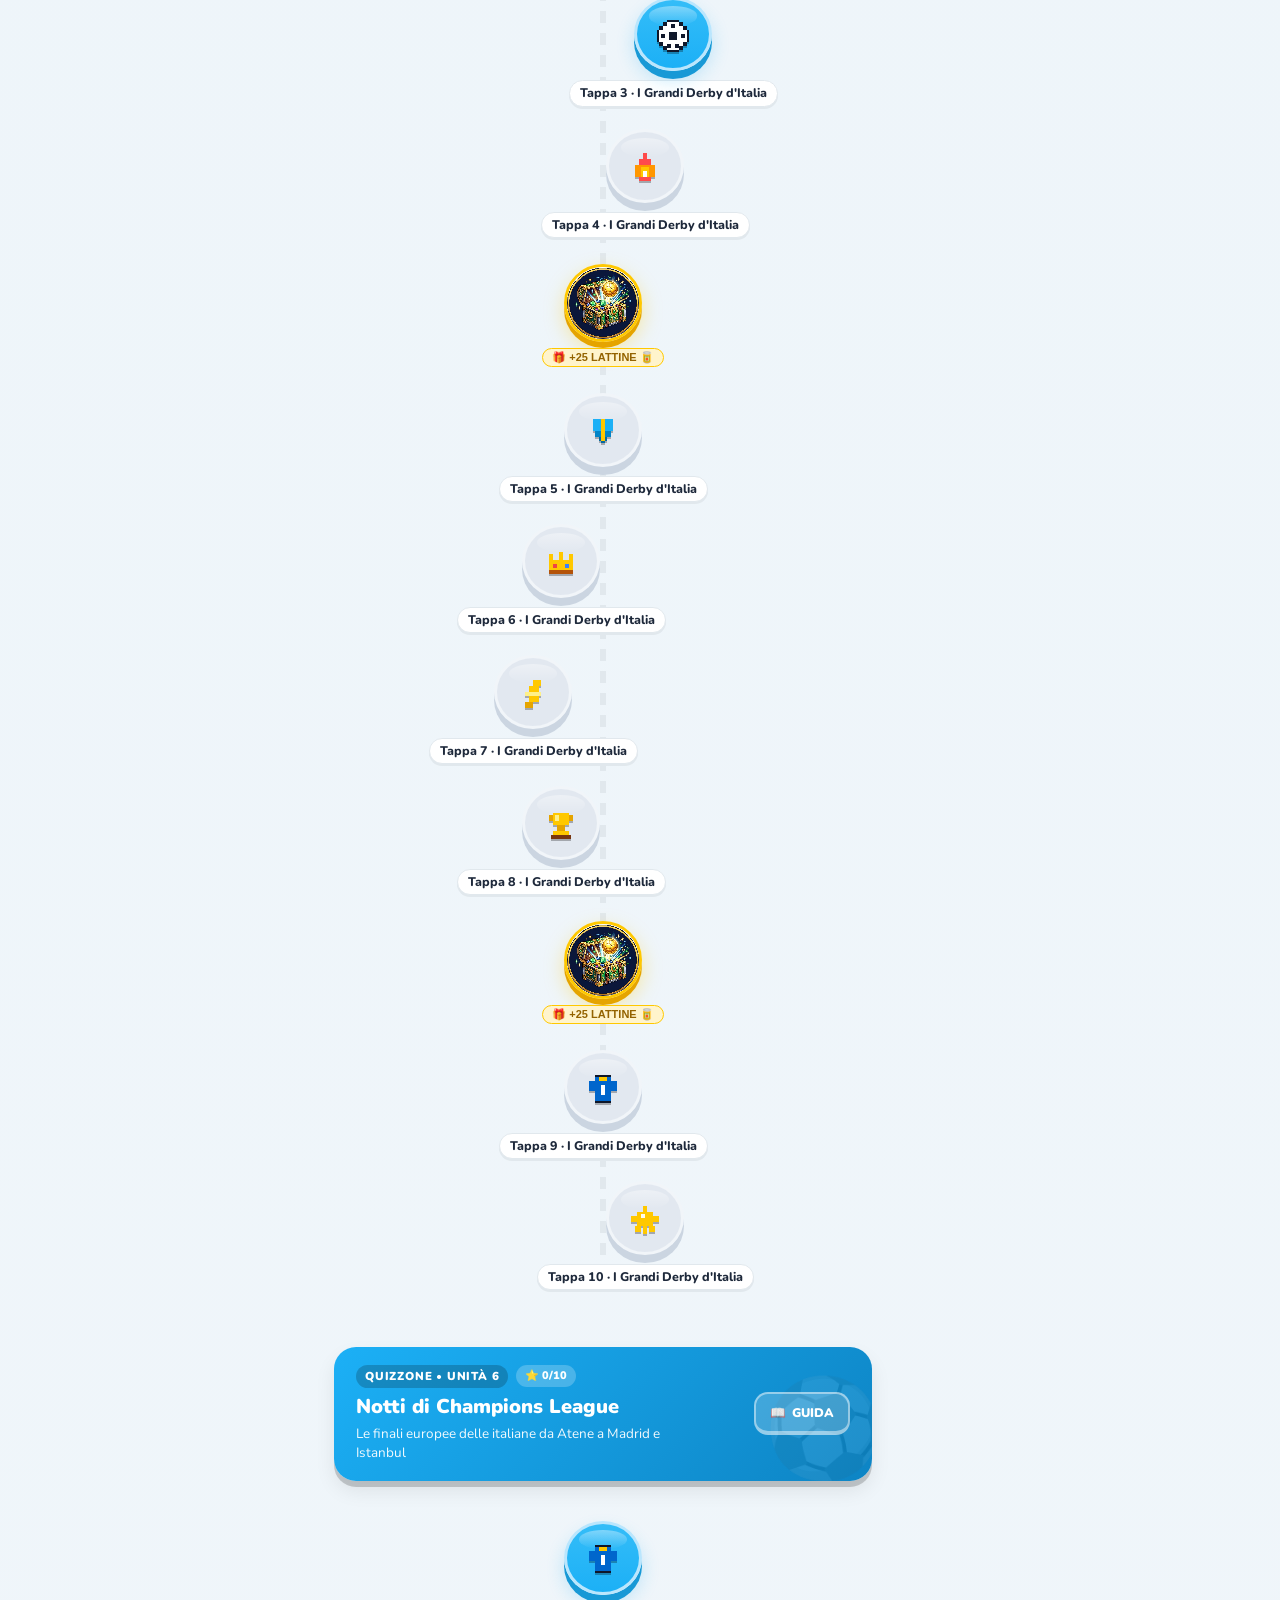
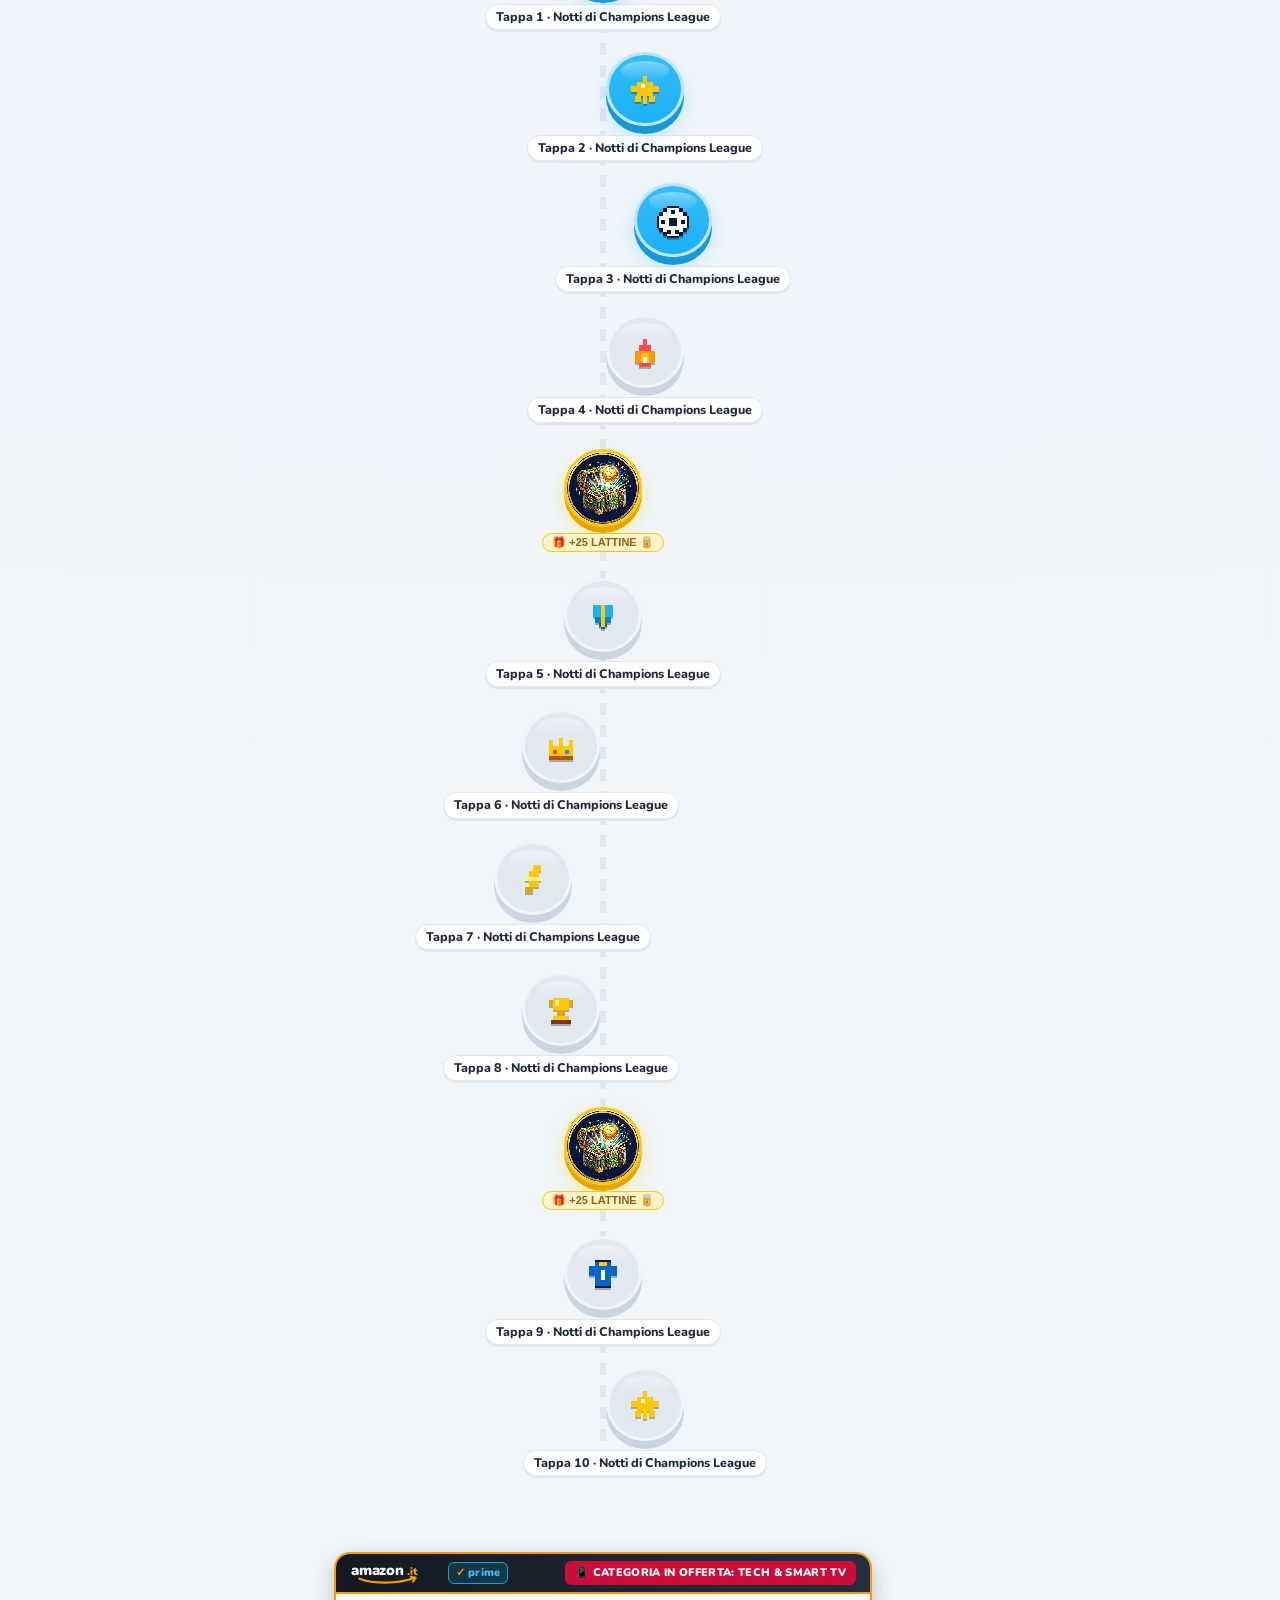
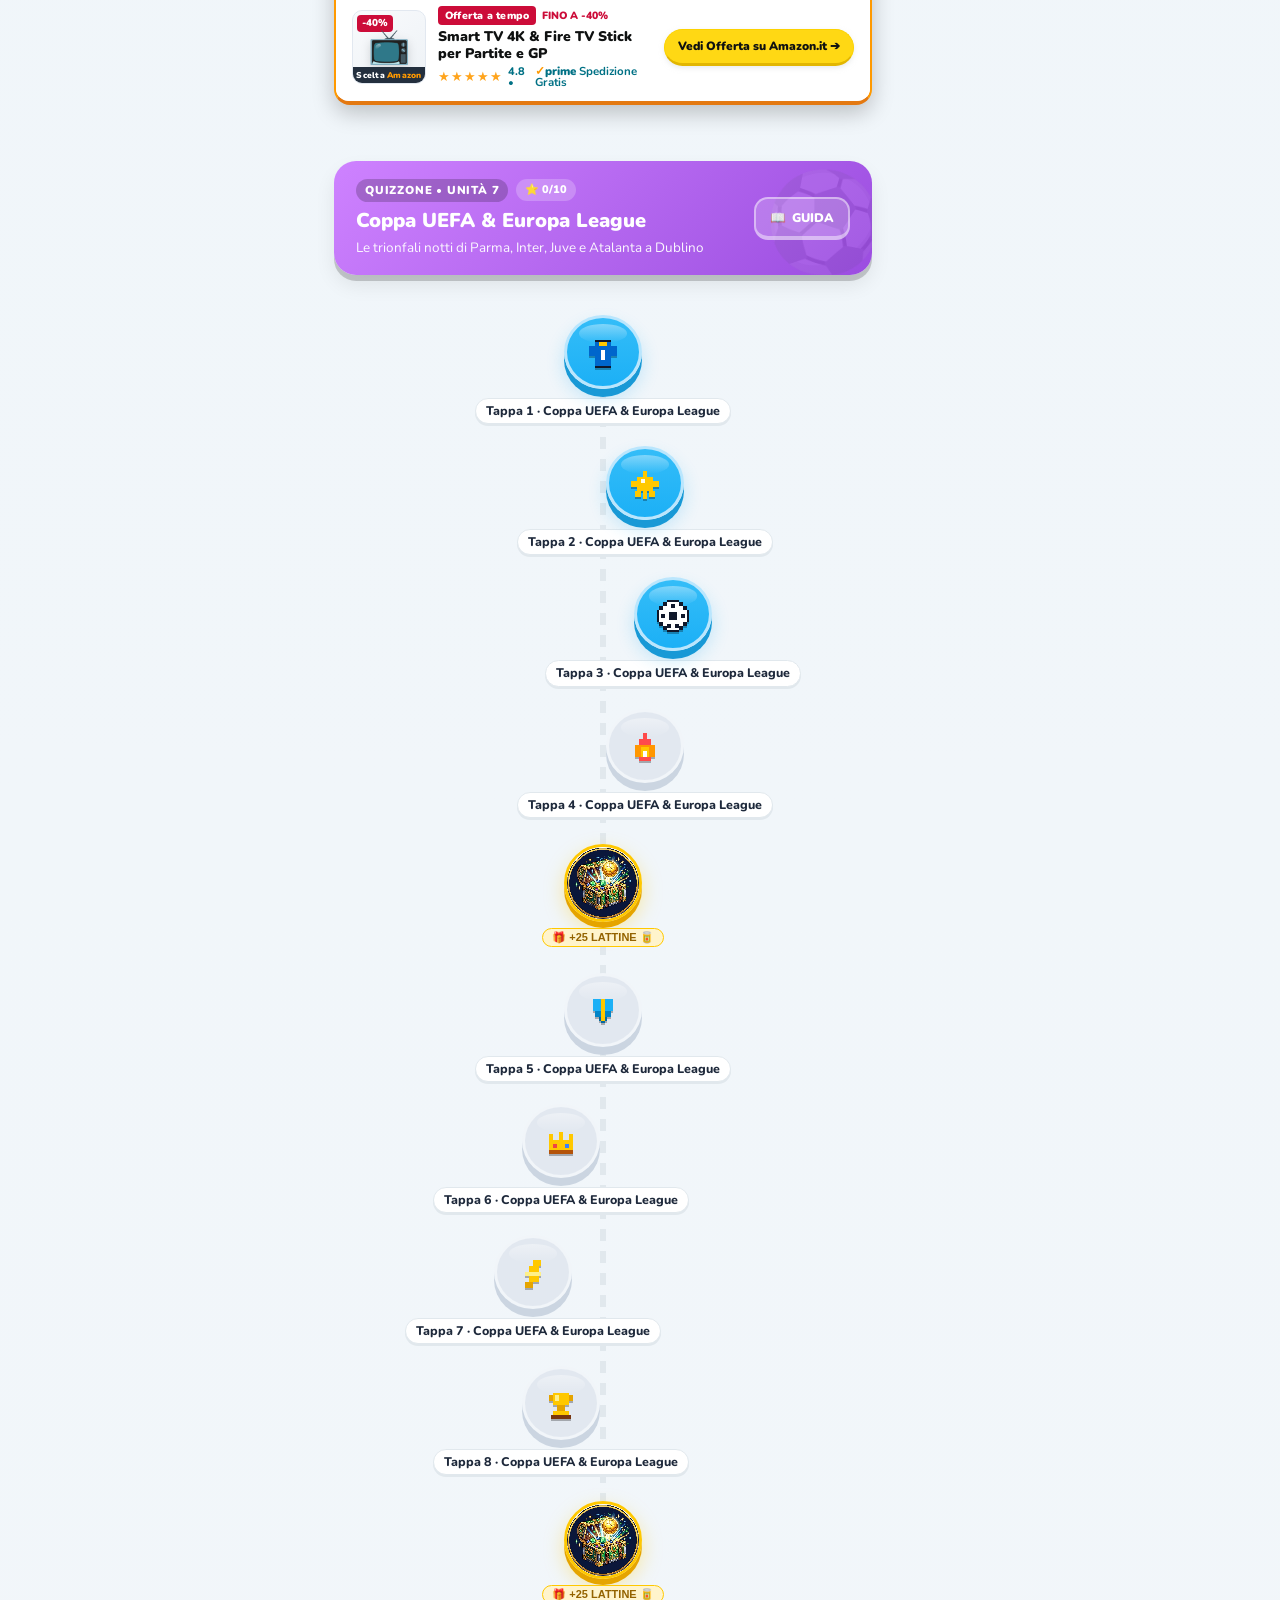
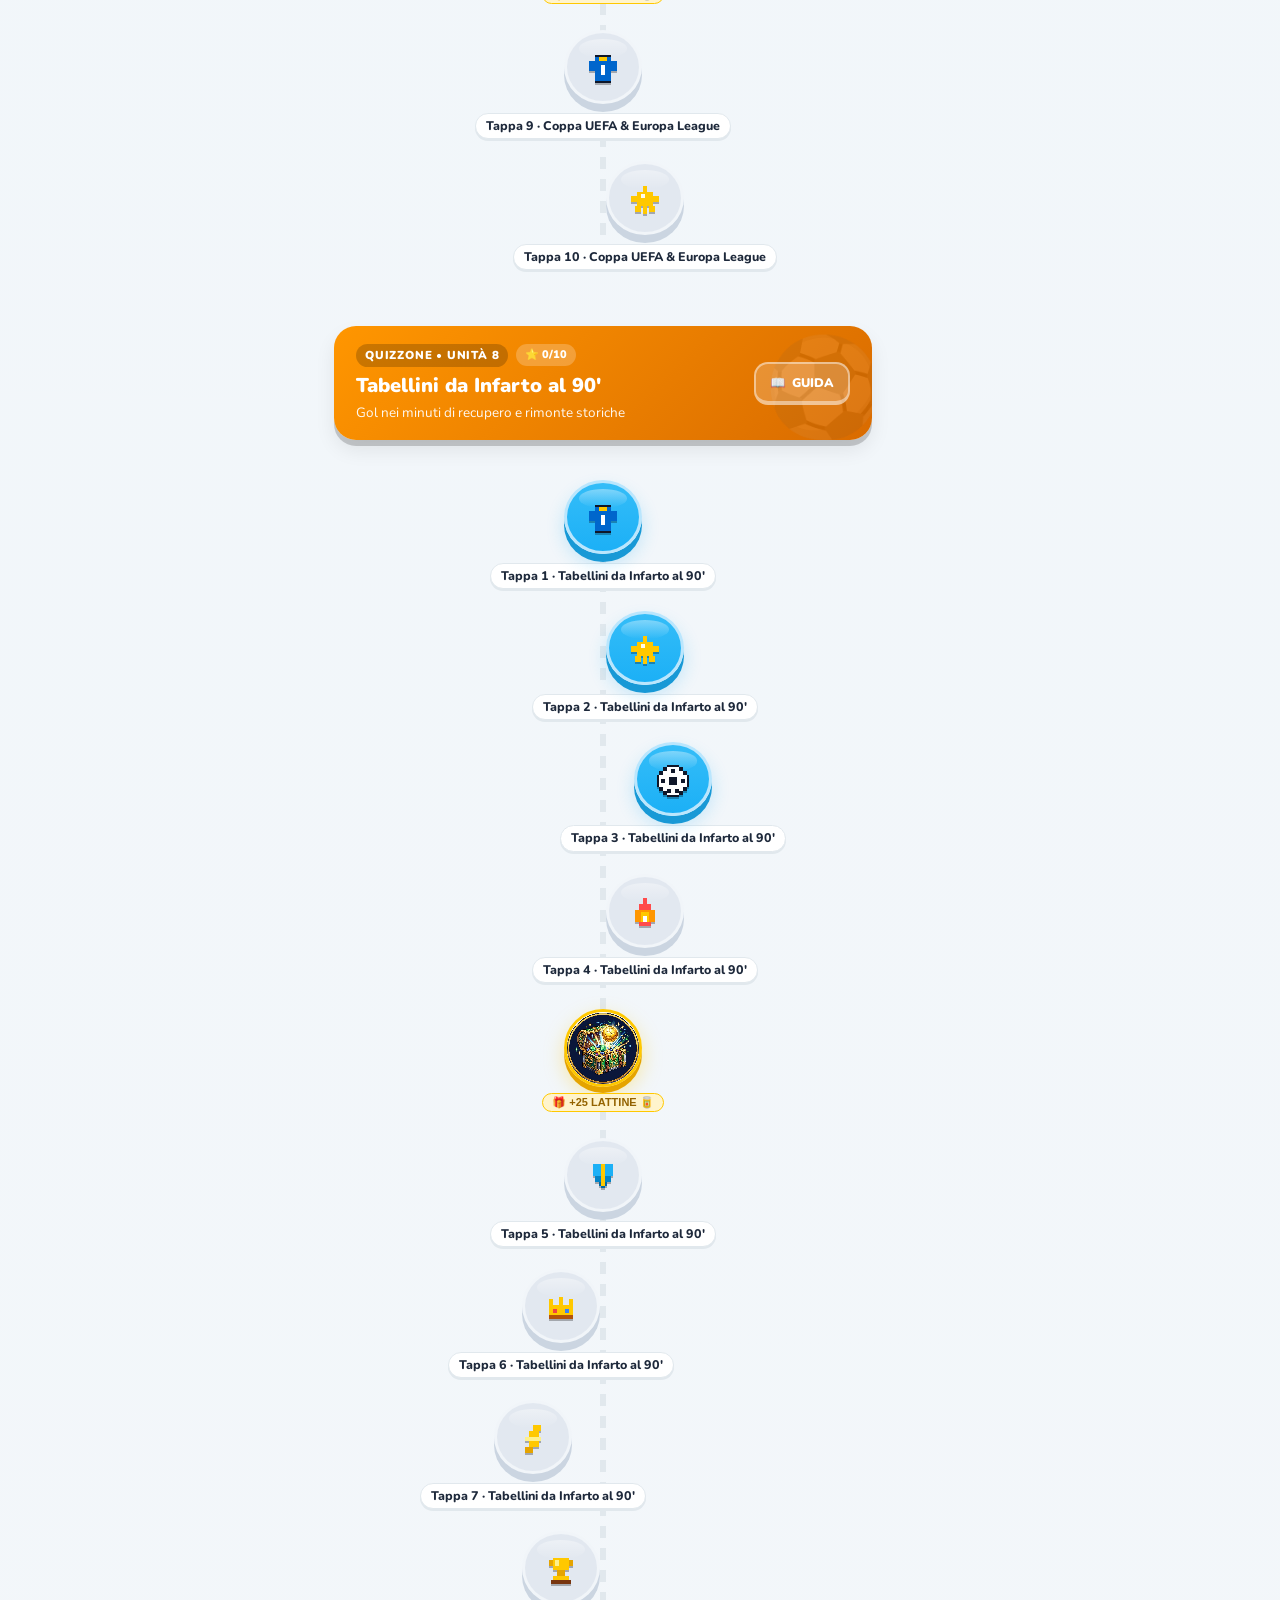
==== commit 76aed0e7: "feat: expand Gael & Pastore League to 10k questions each, crypto randomizer, and weekly vs lifetime " ====
--- a/index.html
+++ b/index.html
@@ -18,8 +18,8 @@
   <meta name="apple-mobile-web-app-title" content="Fuoriclasse" />
   <title>Fuoriclasse — Gael League &amp; Quizzocampo</title>
 
-  <link rel="manifest" href="manifest.webmanifest?v=51" />
-  <link rel="icon" type="image/svg+xml" href="icon.svg?v=51" />
+  <link rel="manifest" href="manifest.webmanifest?v=52" />
+  <link rel="icon" type="image/svg+xml" href="icon.svg?v=52" />
   <link rel="apple-touch-icon" href="assets/mascot-coach.jpg" />
   <link rel="preload" href="assets/mascot-coach.jpg" as="image" fetchpriority="high" />
 
@@ -31,14 +31,14 @@
   <meta http-equiv="Cache-Control" content="no-cache, no-store, must-revalidate" />
   <meta http-equiv="Pragma" content="no-cache" />
   <meta http-equiv="Expires" content="0" />
-  <link rel="stylesheet" href="style.css?v=51" />
-  <link rel="stylesheet" href="mobile.css?v=51" />
-  <link rel="stylesheet" href="dark-theme.css?v=51" />
+  <link rel="stylesheet" href="style.css?v=52" />
+  <link rel="stylesheet" href="mobile.css?v=52" />
+  <link rel="stylesheet" href="dark-theme.css?v=52" />
   <script>
     (function() {
       try {
         // Pulizia selettiva solo di eventuali cache obsolete (mantiene la cache attiva per caricamento 0ms)
-        var ACTIVE_CACHE = 'fuoriclasse-v51';
+        var ACTIVE_CACHE = 'fuoriclasse-v52';
         if ('caches' in window) {
           caches.keys().then(function(keys) {
             return Promise.all(
@@ -272,8 +272,8 @@
               <img src="assets/gael-mascot.jpg" alt="" width="32" height="32" decoding="async" style="border-radius:8px;object-fit:cover;border:1.5px solid rgba(255,255,255,0.25);" />
             </span>
             <div class="mode-switch-text">
-              <b>GAEL LEAGUE (10 UNITÀ HARD)</b>
-              <small>Cult heroes, bomber di provincia, meteore e livelli PRO con Club Misteriosi ❓</small>
+              <b>GAEL LEAGUE (10.000 SFIDE)</b>
+              <small>10.000 carriere randomizzate, bomber di provincia, meteore e Club Misteriosi ❓</small>
             </div>
           </button>
           <button class="mode-switch-btn" id="switchModePastore" data-mode="pastore" type="button" role="tab" aria-selected="false">
@@ -281,8 +281,8 @@
               <img src="assets/pastore-mascot.jpg" alt="" width="32" height="32" decoding="async" style="border-radius:8px;object-fit:cover;border:1.5px solid rgba(255,255,255,0.25);" />
             </span>
             <div class="mode-switch-text">
-              <b>PASTORE LEAGUE (15 UNITÀ)</b>
-              <small>2.000 sfide sui Marcatori di Serie A dal 1990 ad oggi in stile Giuseppe Pastore!</small>
+              <b>PASTORE LEAGUE (10.000 SFIDE)</b>
+              <small>10.000 sfide randomizzate sui Marcatori e Tabellini dal 1990 al 2026!</small>
             </div>
           </button>
         </div>
@@ -352,7 +352,7 @@
       </section>
 
       <!-- =========================================================
-           TAB 2: CLASSIFICA / LEGA SETTIMANALE
+           TAB 2: CLASSIFICA / LEGA SETTIMANALE & LIFETIME
            ========================================================= -->
       <section class="view-panel" id="view-league" hidden aria-label="Classifica Lega">
         <div class="panel-card league-header-card">
@@ -363,8 +363,30 @@
           <h2 id="leagueTitle">Classifica Calcio</h2>
           <p id="leagueDesc">I punti XP guadagnati tra Quizzone, Gael League e Pastore League ti fanno scalare lo Scudetto!</p>
 
+          <!-- SELETTORE PERIODO: CLASSIFICA SETTIMANALE (RESET OGNI LUNEDÌ DA 0) vs CLASSIFICA LIFETIME -->
+          <div class="league-period-switcher" id="leaguePeriodSwitcher" role="tablist" aria-label="Tipo di Classifica">
+            <button class="league-period-btn active" id="leaguePeriodWeekly" data-period="weekly" type="button" role="tab" aria-selected="true" onclick="switchLeaguePeriod('weekly')">
+              <span class="lp-icon">🔥</span>
+              <span class="lp-text">
+                <b>SETTIMANALE</b>
+                <small>Riparti da 0 ogni Lunedì</small>
+              </span>
+            </button>
+            <button class="league-period-btn" id="leaguePeriodLifetime" data-period="lifetime" type="button" role="tab" aria-selected="false" onclick="switchLeaguePeriod('lifetime')">
+              <span class="lp-icon">👑</span>
+              <span class="lp-text">
+                <b>LIFETIME</b>
+                <small>Classifica Storica Totale</small>
+              </span>
+            </button>
+          </div>
+
+          <div class="league-reset-info-banner" id="leagueResetInfoBanner">
+            <span id="leagueResetInfoText">📅 Settimana attiva • Reset ogni Lunedì alle 00:00 (la Classifica Lifetime resta sempre salvata!)</span>
+          </div>
+
           <!-- SELETTORE SPORT PER LE CLASSIFICHE SEPARATE -->
-          <div class="macro-sport-switcher" id="leagueSportSwitcher" role="tablist" aria-label="Scegli Categoria per la Classifica" style="margin:14px 0 10px;">
+          <div class="macro-sport-switcher" id="leagueSportSwitcher" role="tablist" aria-label="Scegli Categoria per la Classifica" style="margin:10px 0 10px;">
             <button class="macro-sport-btn active" id="leagueTabCalcio" data-sport="calcio" type="button" onclick="switchLeagueSport('calcio')">
               <span class="macro-btn-icon">⚽</span>
               <div class="macro-btn-text">
@@ -514,7 +536,7 @@
           <button class="extra-card" data-gaelmode="anni90" type="button">
             <div class="extra-card-top">
               <span class="extra-card-icon">📼</span>
-              <span class="extra-pool-pill">200 Sfide</span>
+              <span class="extra-pool-pill">2.500 Sfide</span>
             </div>
             <div class="extra-card-info">
               <b>Gael League: Anni '90 Cult</b>
@@ -529,11 +551,11 @@
           <button class="extra-card" data-gaelmode="anni2000" type="button">
             <div class="extra-card-top">
               <span class="extra-card-icon">💿</span>
-              <span class="extra-pool-pill">200 Sfide</span>
+              <span class="extra-pool-pill">2.500 Sfide</span>
             </div>
             <div class="extra-card-info">
-              <b>Gael League: Primi Anni 2000</b>
-              <p>Ronaldo, Sheva, Kaká, Vieri, Adriano, Totti, Del Piero, Hübner, Toni, Miccoli e Milito.</p>
+              <b>Gael League: Anni 2000 &amp; 2026</b>
+              <p>Ronaldo, Sheva, Kaká, Vieri, Adriano, Totti, Del Piero, Hübner, Lautaro e Leão.</p>
             </div>
             <div class="extra-card-footer">
               <span class="extra-xp-tag">+50 XP</span>
@@ -544,10 +566,10 @@
           <button class="extra-card" data-gaelmode="allstars" type="button">
             <div class="extra-card-top">
               <span class="extra-card-icon">👕</span>
-              <span class="extra-pool-pill">200 Sfide</span>
+              <span class="extra-pool-pill">3.000 Sfide</span>
             </div>
             <div class="extra-card-info">
-              <b>Gael League: Maratona All-Stars</b>
+              <b>Gael League: Maratona All-Stars (10k)</b>
               <p>Tutte le carriere mescolate: dalle bandiere storiche ai grandi giramondo internazionali.</p>
             </div>
             <div class="extra-card-footer">
@@ -559,7 +581,7 @@
           <button class="extra-card mode-pro" data-gaelmode="pro" type="button" style="border: 2px solid #ff4b4b; background: linear-gradient(135deg, rgba(255, 75, 75, 0.1), rgba(20, 25, 35, 0.9));">
             <div class="extra-card-top">
               <span class="extra-card-icon">❓</span>
-              <span class="extra-pool-pill" style="background: #ff4b4b; color: #fff;">150 Sfide PRO</span>
+              <span class="extra-pool-pill" style="background: #ff4b4b; color: #fff;">2.000 Sfide PRO</span>
             </div>
             <div class="extra-card-info">
               <b style="color: #ff7676;">Gael League PRO: Club Misterioso</b>
@@ -578,8 +600,8 @@
             <img src="assets/pastore-mascot.jpg" alt="Giuseppe Pastore" width="72" height="72" loading="lazy" decoding="async" style="width:72px;height:72px;border-radius:16px;border:2px solid #ffc800;object-fit:cover;box-shadow:0 4px 14px rgba(255,200,0,0.3);" />
             <div style="flex:1;min-width:220px;">
               <span class="eyebrow-pill pill-gold">🎯 NOVITÀ ASSOLUTA • MODALITÀ PASTORE</span>
-              <h2 style="margin:4px 0;color:#fff;">Il Grande Archivio Marcatori (2.000 Sfide)</h2>
-              <p style="margin:0;font-size:13px;color:#cbd5e1;">Riconosci i marcatori storici delle grandi partite di Serie A dagli anni '90 a oggi. Dalle doppiette scudetto ai gol decisivi al 93'!</p>
+              <h2 style="margin:4px 0;color:#fff;">Il Grande Archivio Marcatori (10.000 Sfide)</h2>
+              <p style="margin:0;font-size:13px;color:#cbd5e1;">Riconosci i marcatori storici delle grandi partite di Serie A dagli anni '90 al 2026. Dalle doppiette scudetto ai gol decisivi al 93'!</p>
             </div>
           </div>
         </div>
@@ -588,11 +610,11 @@
           <button class="extra-card" data-pastoremode="all" type="button" style="border: 2px solid #ffc800;">
             <div class="extra-card-top">
               <span class="extra-card-icon">🎯</span>
-              <span class="extra-pool-pill" style="background:#ffc800;color:#000;font-weight:900;">2.000 Partite</span>
+              <span class="extra-pool-pill" style="background:#ffc800;color:#000;font-weight:900;">10.000 Partite</span>
             </div>
             <div class="extra-card-info">
-              <b>Modalità Pastore: Serie A Storica</b>
-              <p>Indovina chi ha segnato (o chi NON ha segnato) nei match leggendari dal 1990 al 2024!</p>
+              <b>Modalità Pastore: Serie A Storica (10k)</b>
+              <p>Indovina chi ha segnato (o chi NON ha segnato) nei match leggendari dal 1990 al 2026!</p>
             </div>
             <div class="extra-card-footer">
               <span class="extra-xp-tag" style="background:#ffc800;color:#000;">+75 XP</span>
@@ -684,8 +706,8 @@
             <h2 id="profileName">Mister Fuoriclasse</h2>
             <p id="profileSub">Gael League &amp; Quizzocampo • Stagione 2026</p>
             <div class="profile-badges-inline">
-              <span class="mini-tag">👕 Gael League (100+ Carriere)</span>
-              <span class="mini-tag">⚡ Quizzocampo (1.380 Sfide)</span>
+              <span class="mini-tag">👕 Gael League (10.000 Sfide)</span>
+              <span class="mini-tag">🎯 Pastore League (10.000 Sfide)</span>
               <span class="mini-tag" id="profileCompletedTag">✅ 1 Tappa</span>
             </div>
           </div>
@@ -695,7 +717,7 @@
           <div class="stat-box">
             <span class="stat-box-icon">⚡</span>
             <b id="profileTotalXp">0</b>
-            <small>XP Totali</small>
+            <small>XP Lifetime</small>
           </div>
           <div class="stat-box">
             <span class="stat-box-icon">🔥</span>
@@ -728,7 +750,7 @@
                 <span class="psi-streak" id="profileStreakCalcio">🔥 1</span>
               </div>
               <h4>CALCIO FUORICLASSE</h4>
-              <p>5.000+ Sfide • Quizzone, Gael League e Pastore League.</p>
+              <p>21.700+ Sfide • Quizzone, Gael League (10k) e Pastore League (10k).</p>
               <button class="btn-primary btn-sm w-full psi-btn" type="button">GIOCA CALCIO</button>
             </div>
             <div class="profile-sport-item" id="profileSportF1" data-sport="f1" onclick="switchSport('f1')">
@@ -1366,9 +1388,9 @@
         <button class="modal-close-x" id="sourcesClose" type="button" aria-label="Chiudi">✕</button>
       </div>
       <div class="modal-body" id="sourcesModalBody">
-        <p><strong>👕 Gael League (Carriere Hard &amp; Club Misteriosi):</strong> 10 Unità senza superstar scontate: fantasisti ribelli, bomber di provincia, meteore dimenticate e livelli PRO con club misteriosi.</p>
-        <p><strong>🎯 Modalità Pastore (Marcatori Serie A):</strong> 2.000 partite storiche dal 1990 al 2024 per indovinare i protagonisti del tabellino.</p>
-        <p><strong>⚡ Quizzocampo (Il Grande Quiz del Calcio):</strong> 1.500 sfide tra scudetti, finali europee, derby e record della Serie A.</p>
+        <p><strong>👕 Gael League (10.000 Sfide Carriere &amp; Club Misteriosi):</strong> 10.000 sfide su 259 calciatori iconici dal 1990 al 2026: carriere classiche, senza anni, club misteriosi ❓, doppi ex e anni di approdo.</p>
+        <p><strong>🎯 Modalità Pastore (10.000 Sfide Marcatori Serie A):</strong> 10.000 sfide sui tabellini storici dal 1990 al 2026: marcatori, intrusi, multi-select x2 e x3, date storiche e risultati esatti.</p>
+        <p><strong>⚡ Quizzocampo (Il Grande Quiz del Calcio):</strong> 1.700 sfide tra scudetti, finali europee, derby e record della Serie A.</p>
       </div>
     </div>
   </div>
@@ -1409,6 +1431,6 @@
   </div>
 
   <script src="https://cdn.jsdelivr.net/npm/@supabase/supabase-js@2" defer></script>
-  <script src="app.js?v=51" defer></script>
+  <script src="app.js?v=52" defer></script>
 </body>
 </html>
--- a/style.css
+++ b/style.css
@@ -4113,5 +4113,92 @@
   }
 }
 
-
-
+/* ========================================================
+   CLASSIFICA SETTIMANALE (RESET LUNEDÌ) vs CLASSIFICA LIFETIME
+   ======================================================== */
+.league-period-switcher {
+  display: grid;
+  grid-template-columns: 1fr 1fr;
+  gap: 10px;
+  margin: 14px 0 8px;
+}
+
+.league-period-btn {
+  display: flex;
+  align-items: center;
+  justify-content: center;
+  gap: 10px;
+  padding: 11px 14px;
+  background: var(--bg-soft);
+  border: 2px solid var(--border-light);
+  border-bottom: 4px solid var(--border-shadow);
+  border-radius: 16px;
+  cursor: pointer;
+  font-family: inherit;
+  color: var(--text-main);
+  text-align: left;
+  transition: transform 0.12s, background-color 0.15s, border-color 0.15s, box-shadow 0.15s;
+}
+
+.league-period-btn:hover {
+  transform: translateY(-1px);
+  border-color: var(--duo-gold, #ffc800);
+}
+
+.league-period-btn:active {
+  transform: translateY(2px);
+  border-bottom-width: 2px;
+}
+
+.league-period-btn.active[data-period="weekly"] {
+  background: linear-gradient(135deg, rgba(255, 119, 0, 0.16) 0%, rgba(255, 200, 0, 0.14) 100%);
+  border-color: #ff7700;
+  border-bottom-color: #c2410c;
+  box-shadow: 0 4px 14px rgba(255, 119, 0, 0.2);
+}
+
+.league-period-btn.active[data-period="lifetime"] {
+  background: linear-gradient(135deg, rgba(255, 200, 0, 0.18) 0%, rgba(234, 179, 8, 0.14) 100%);
+  border-color: #ffc800;
+  border-bottom-color: #b45309;
+  box-shadow: 0 4px 14px rgba(255, 200, 0, 0.25);
+}
+
+.league-period-btn .lp-icon {
+  font-size: 24px;
+  line-height: 1;
+}
+
+.league-period-btn .lp-text {
+  display: flex;
+  flex-direction: column;
+  gap: 2px;
+}
+
+.league-period-btn .lp-text b {
+  font-size: 13.5px;
+  font-weight: 900;
+  letter-spacing: 0.03em;
+}
+
+.league-period-btn .lp-text small {
+  font-size: 11px;
+  font-weight: 700;
+  color: var(--text-muted);
+}
+
+.league-reset-info-banner {
+  background: rgba(255, 200, 0, 0.12);
+  border: 1.5px dashed rgba(255, 200, 0, 0.65);
+  border-radius: 12px;
+  padding: 8px 12px;
+  margin: 0 0 12px;
+  font-size: 12px;
+  font-weight: 800;
+  color: var(--text-main);
+  text-align: center;
+}
+
+
+
+
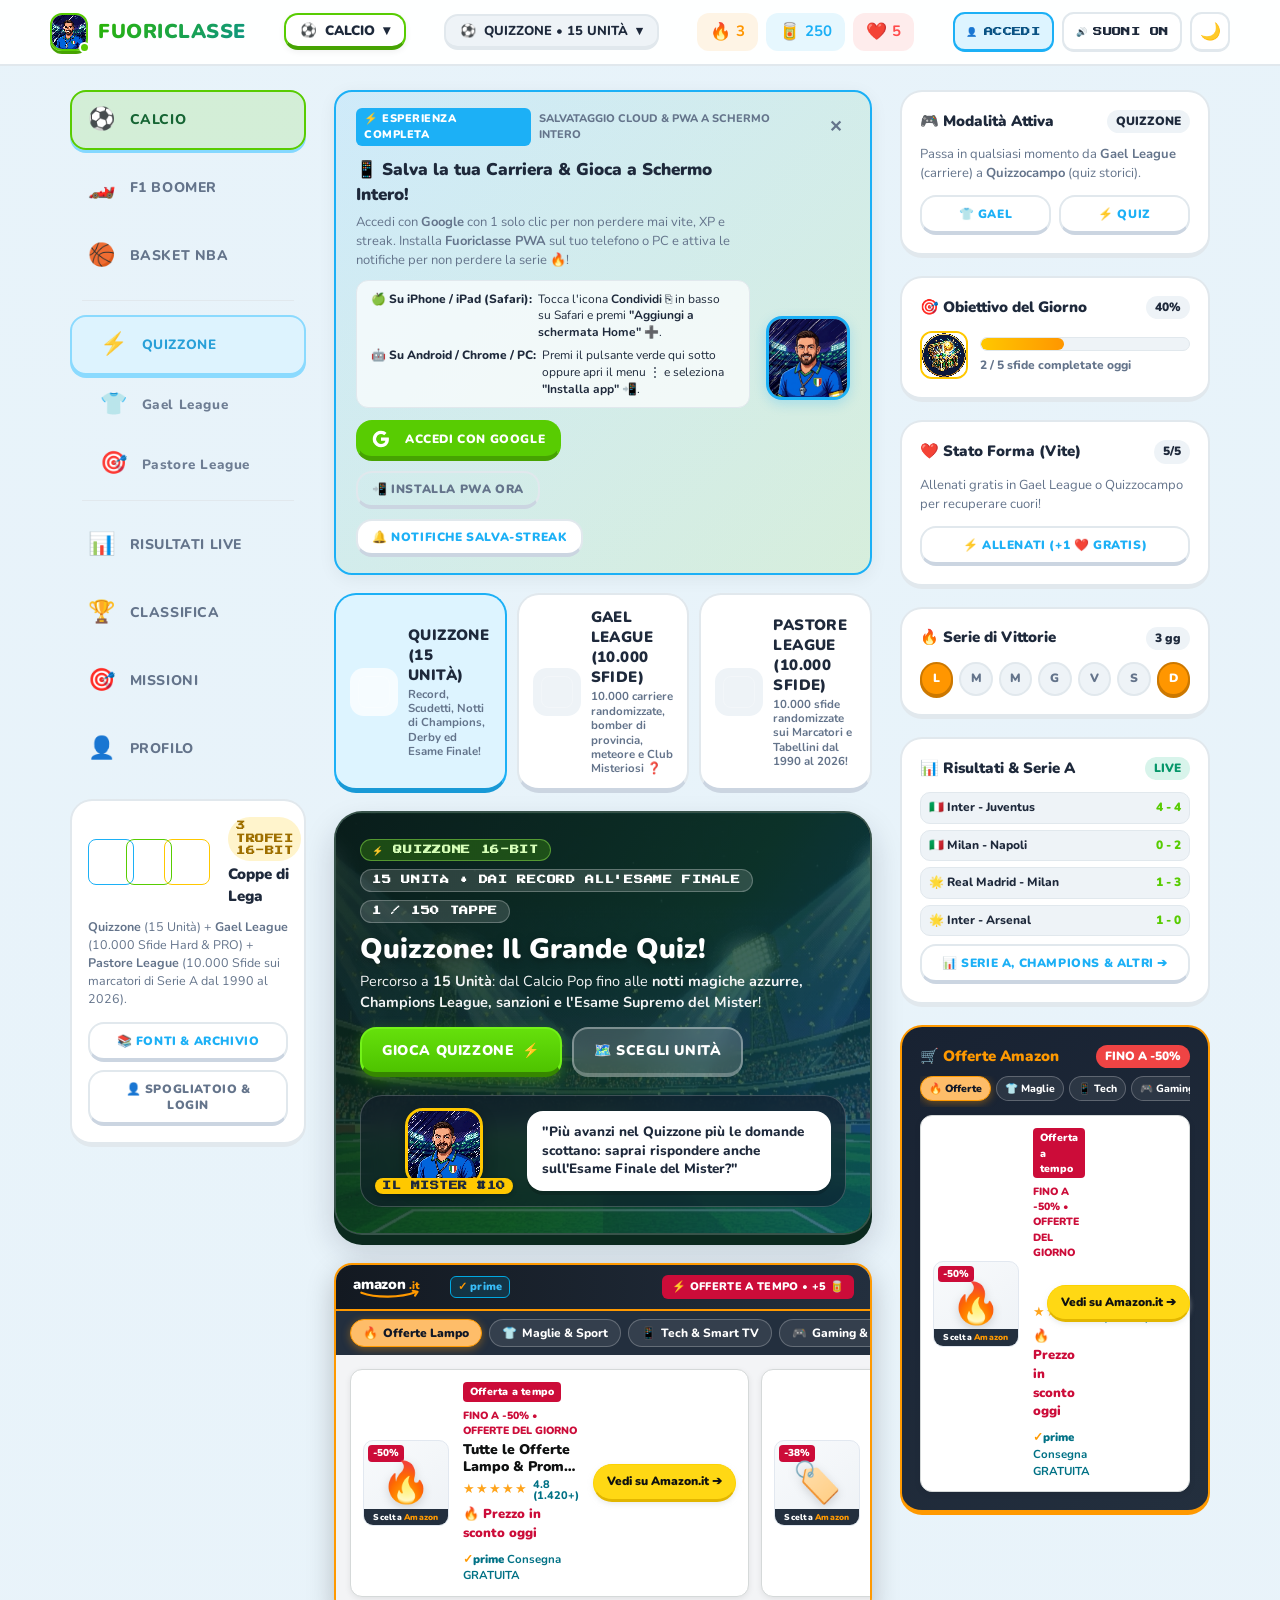
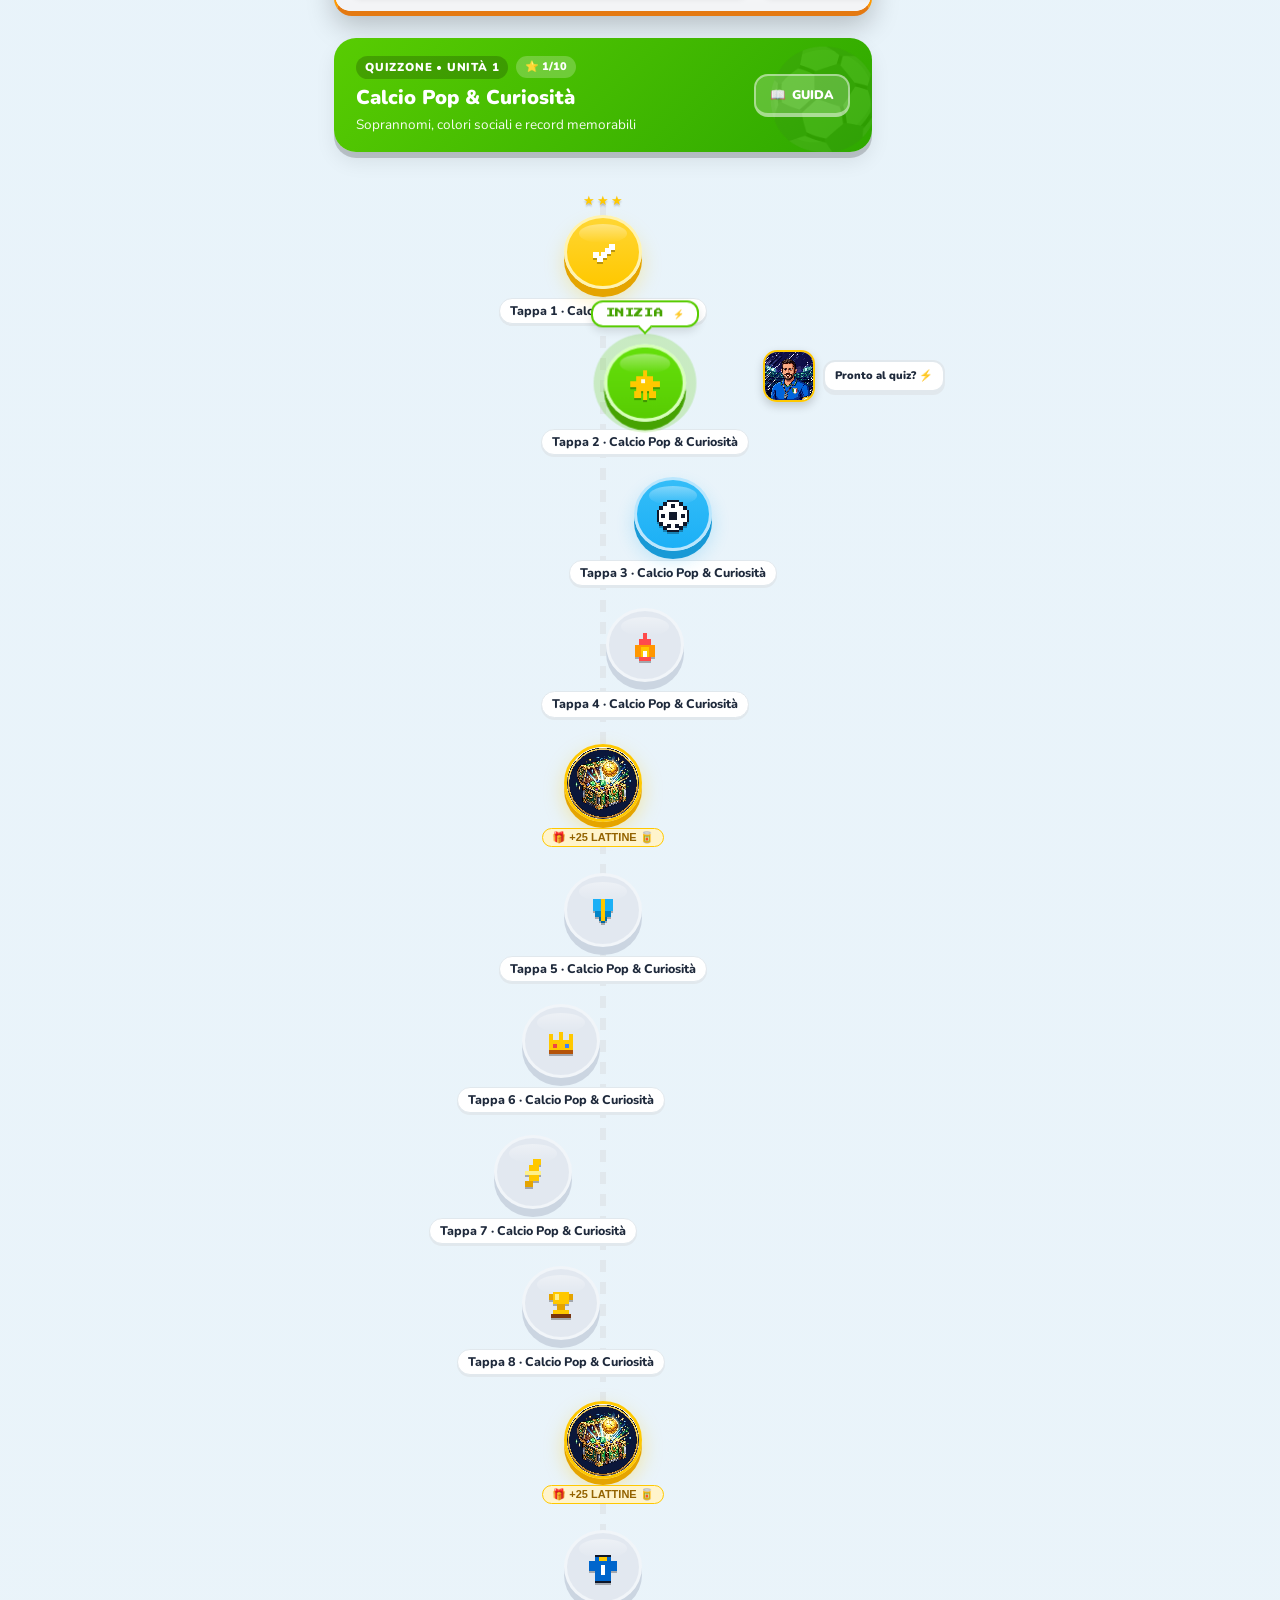
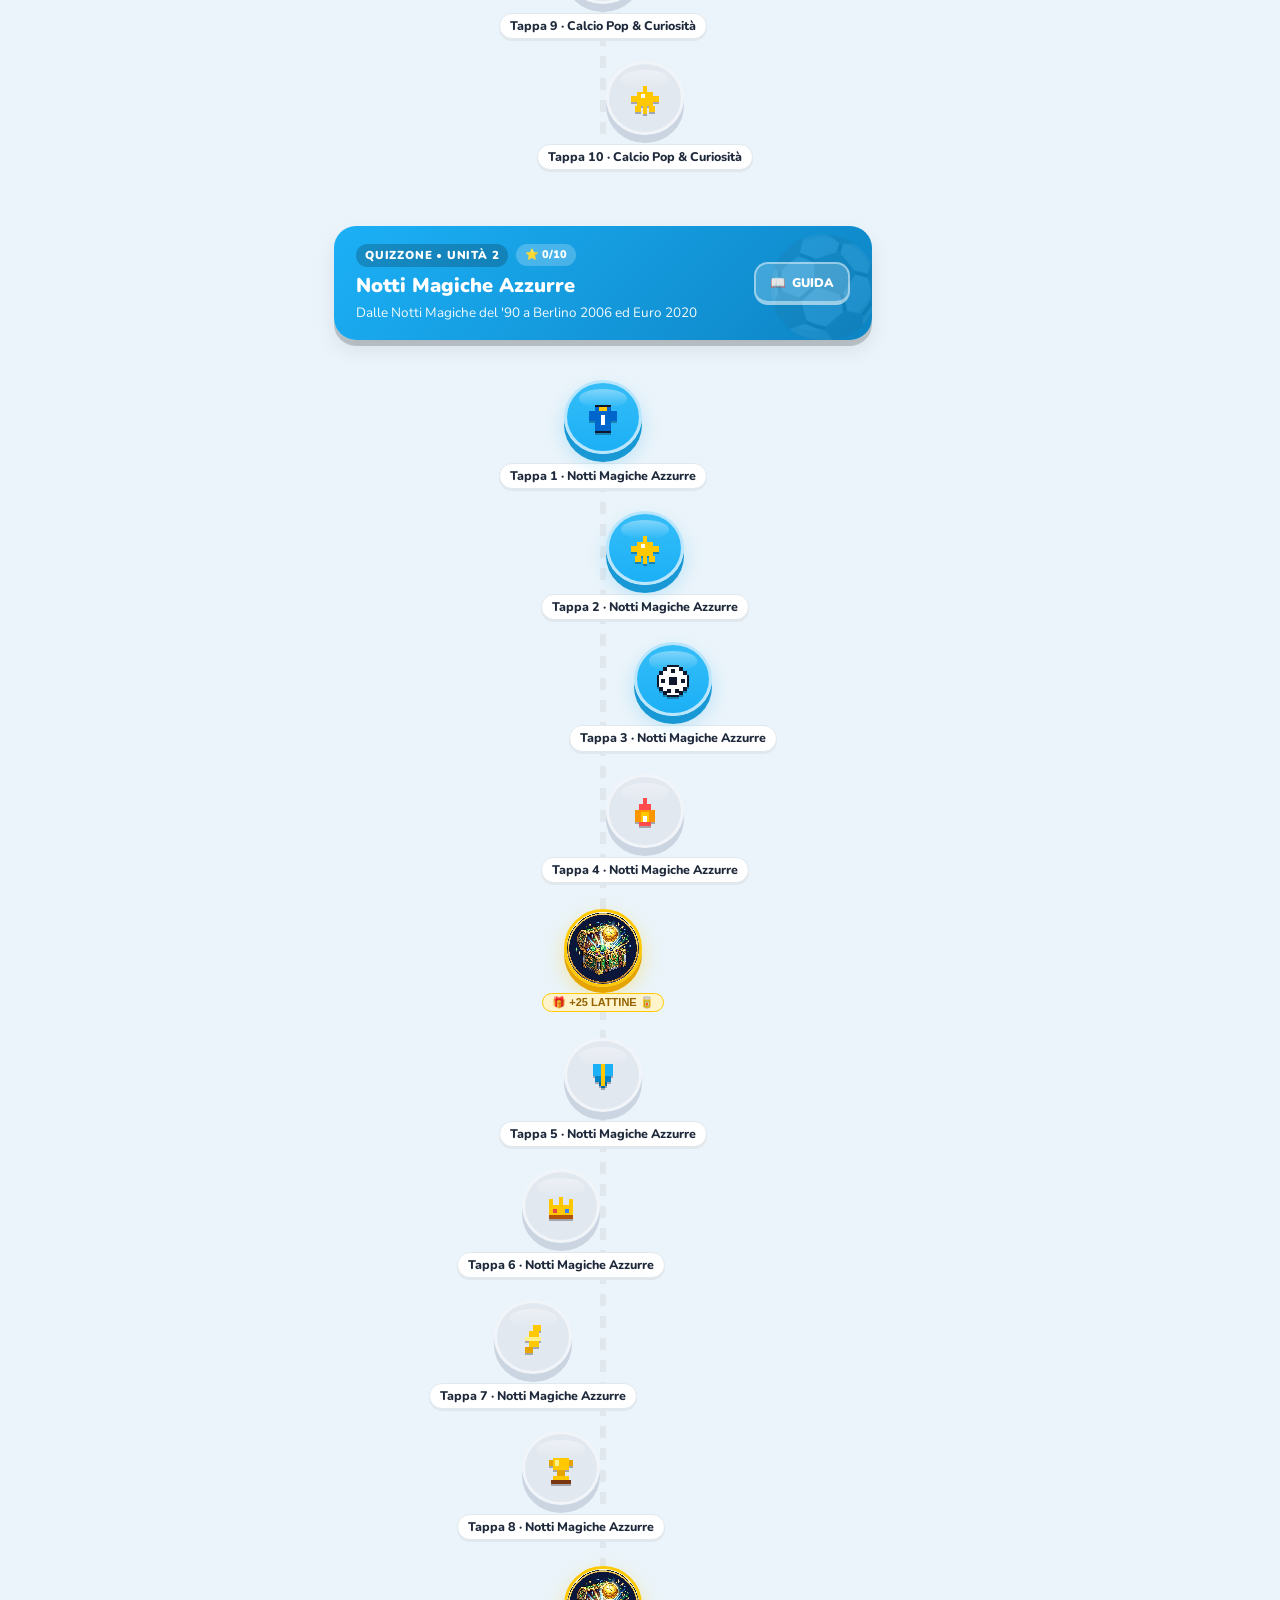
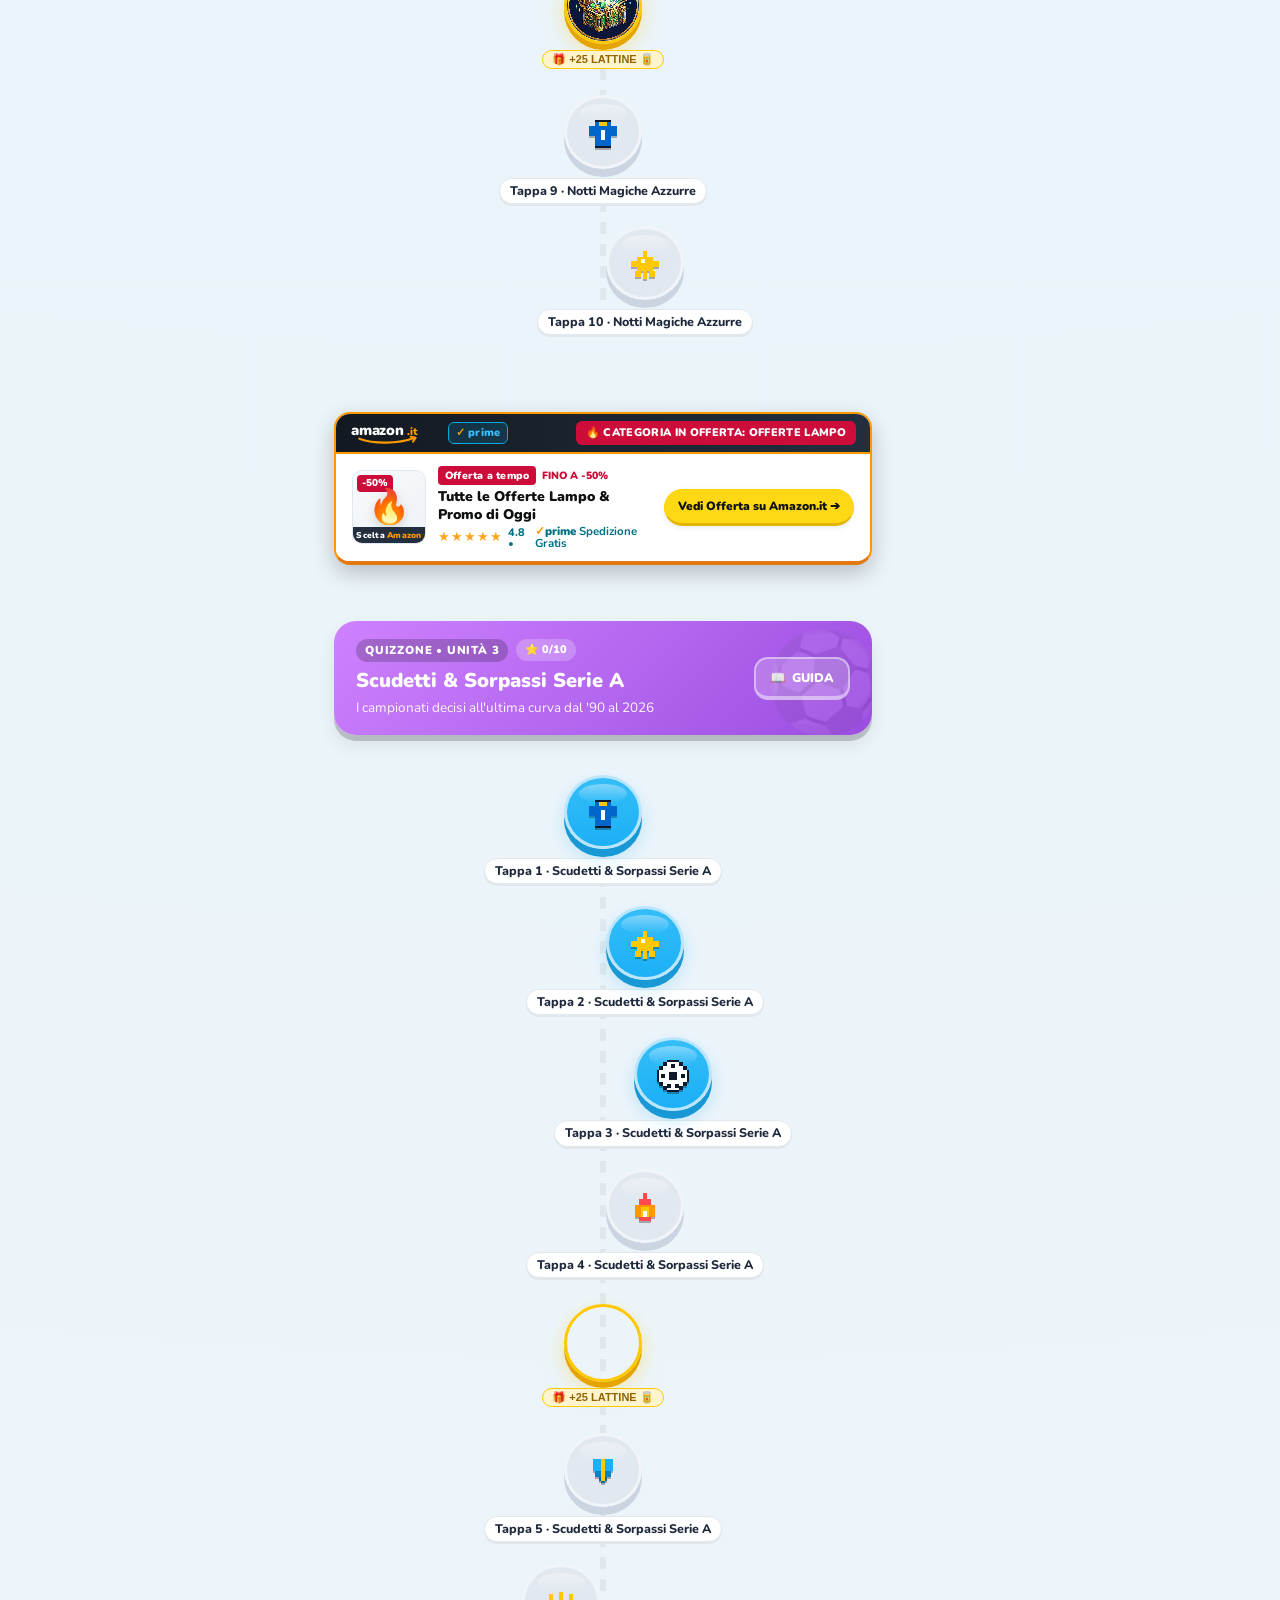
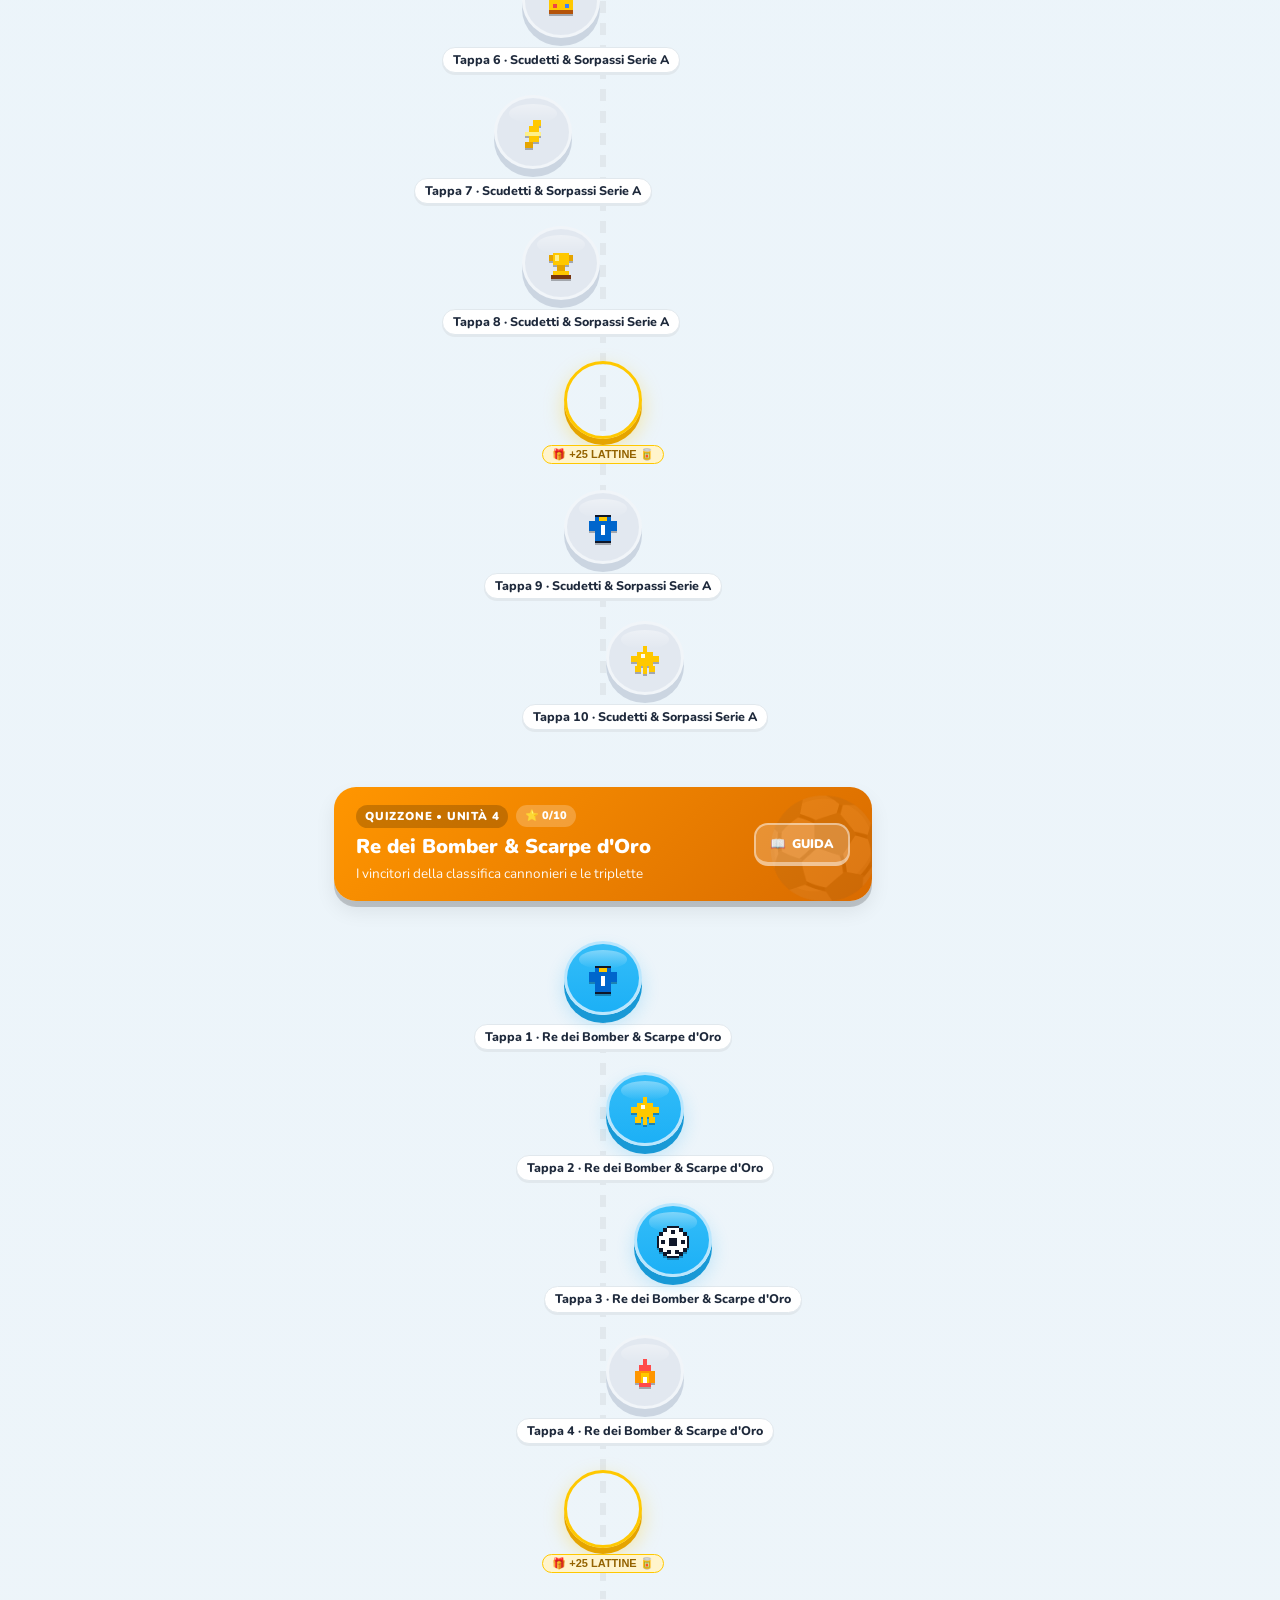
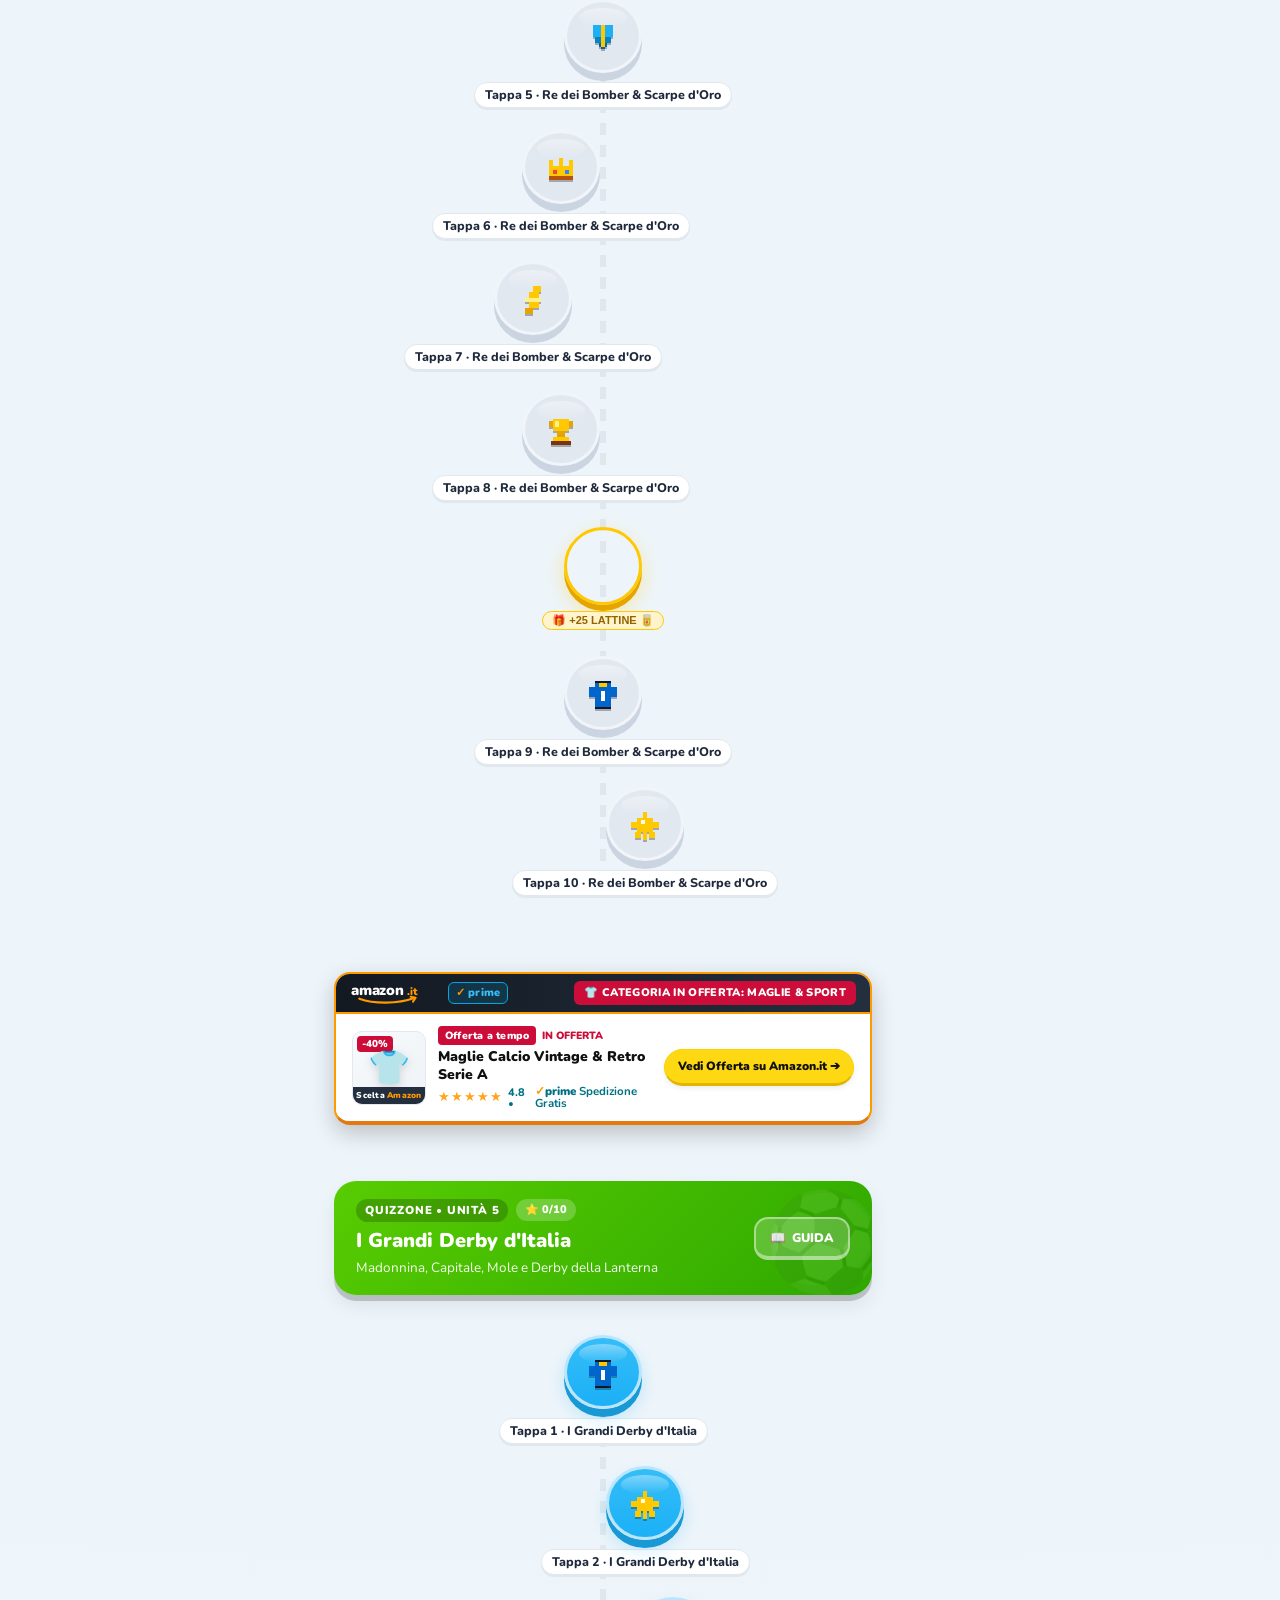
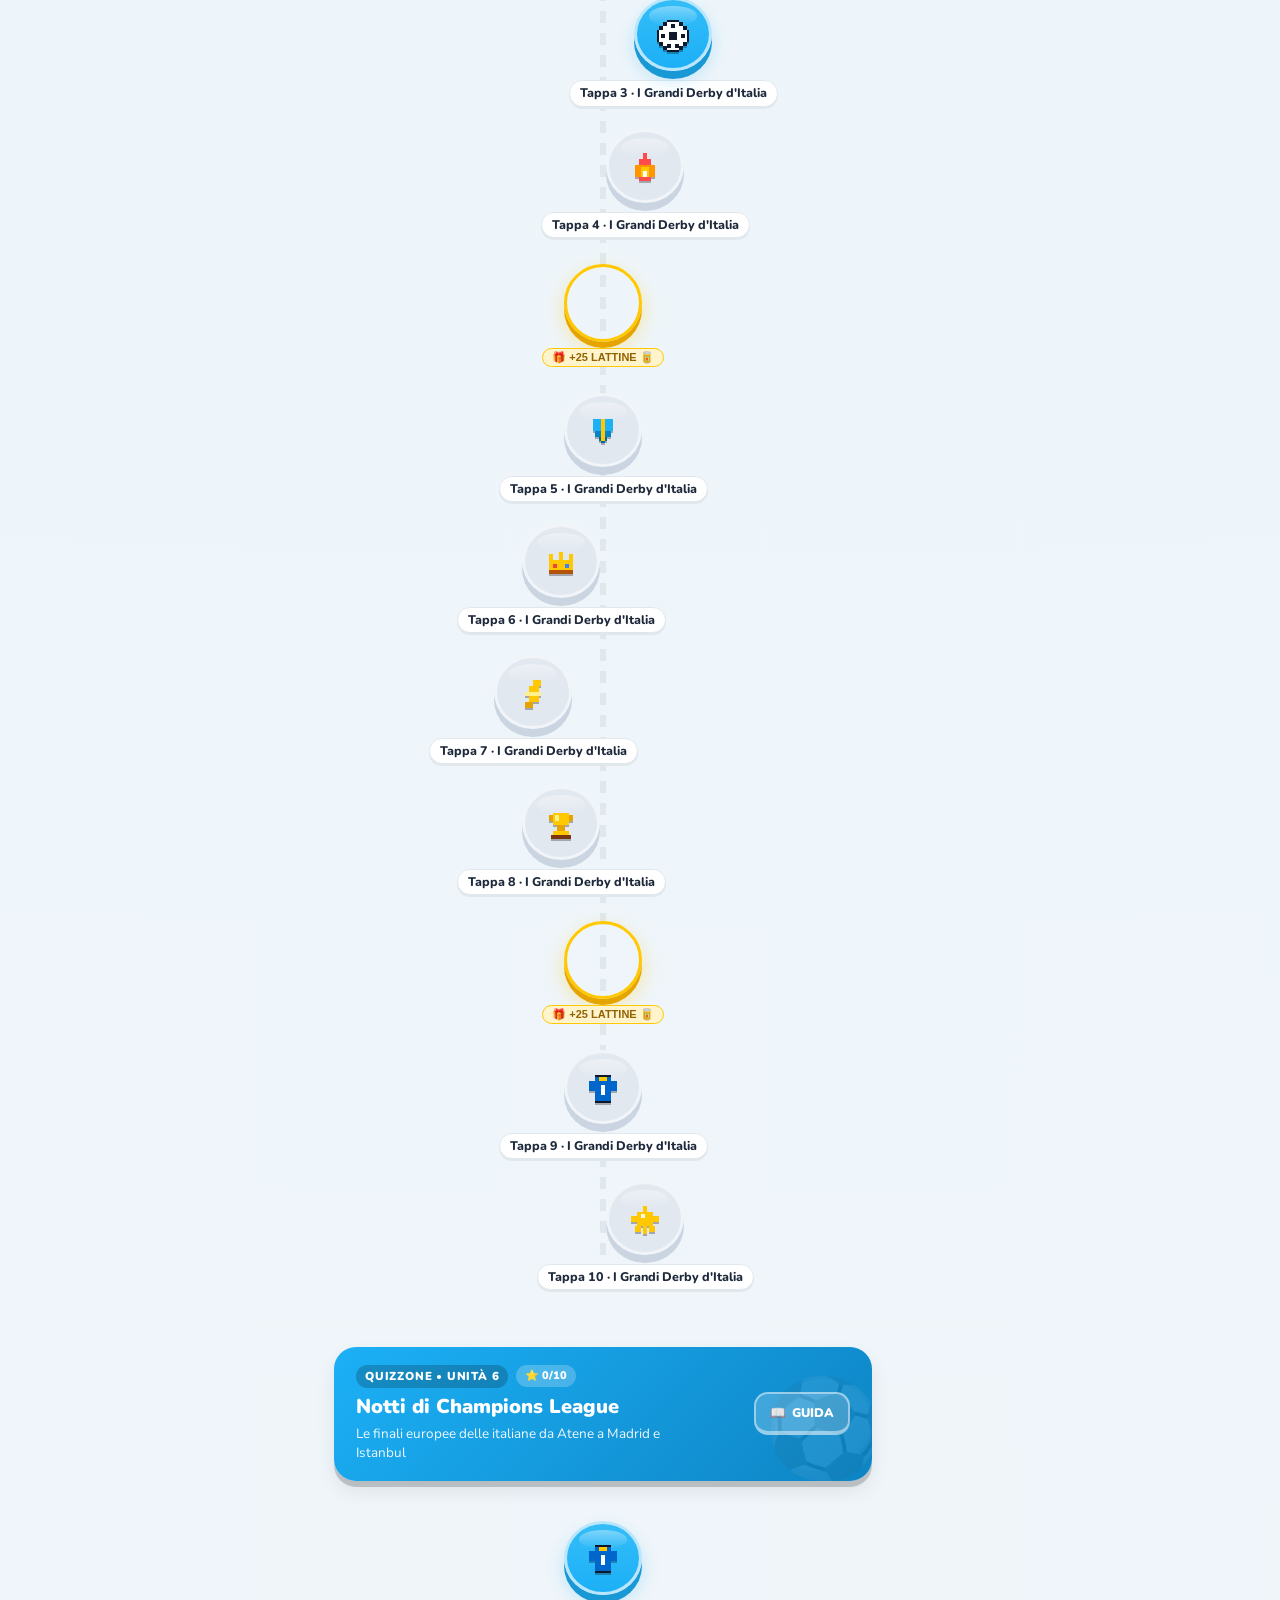
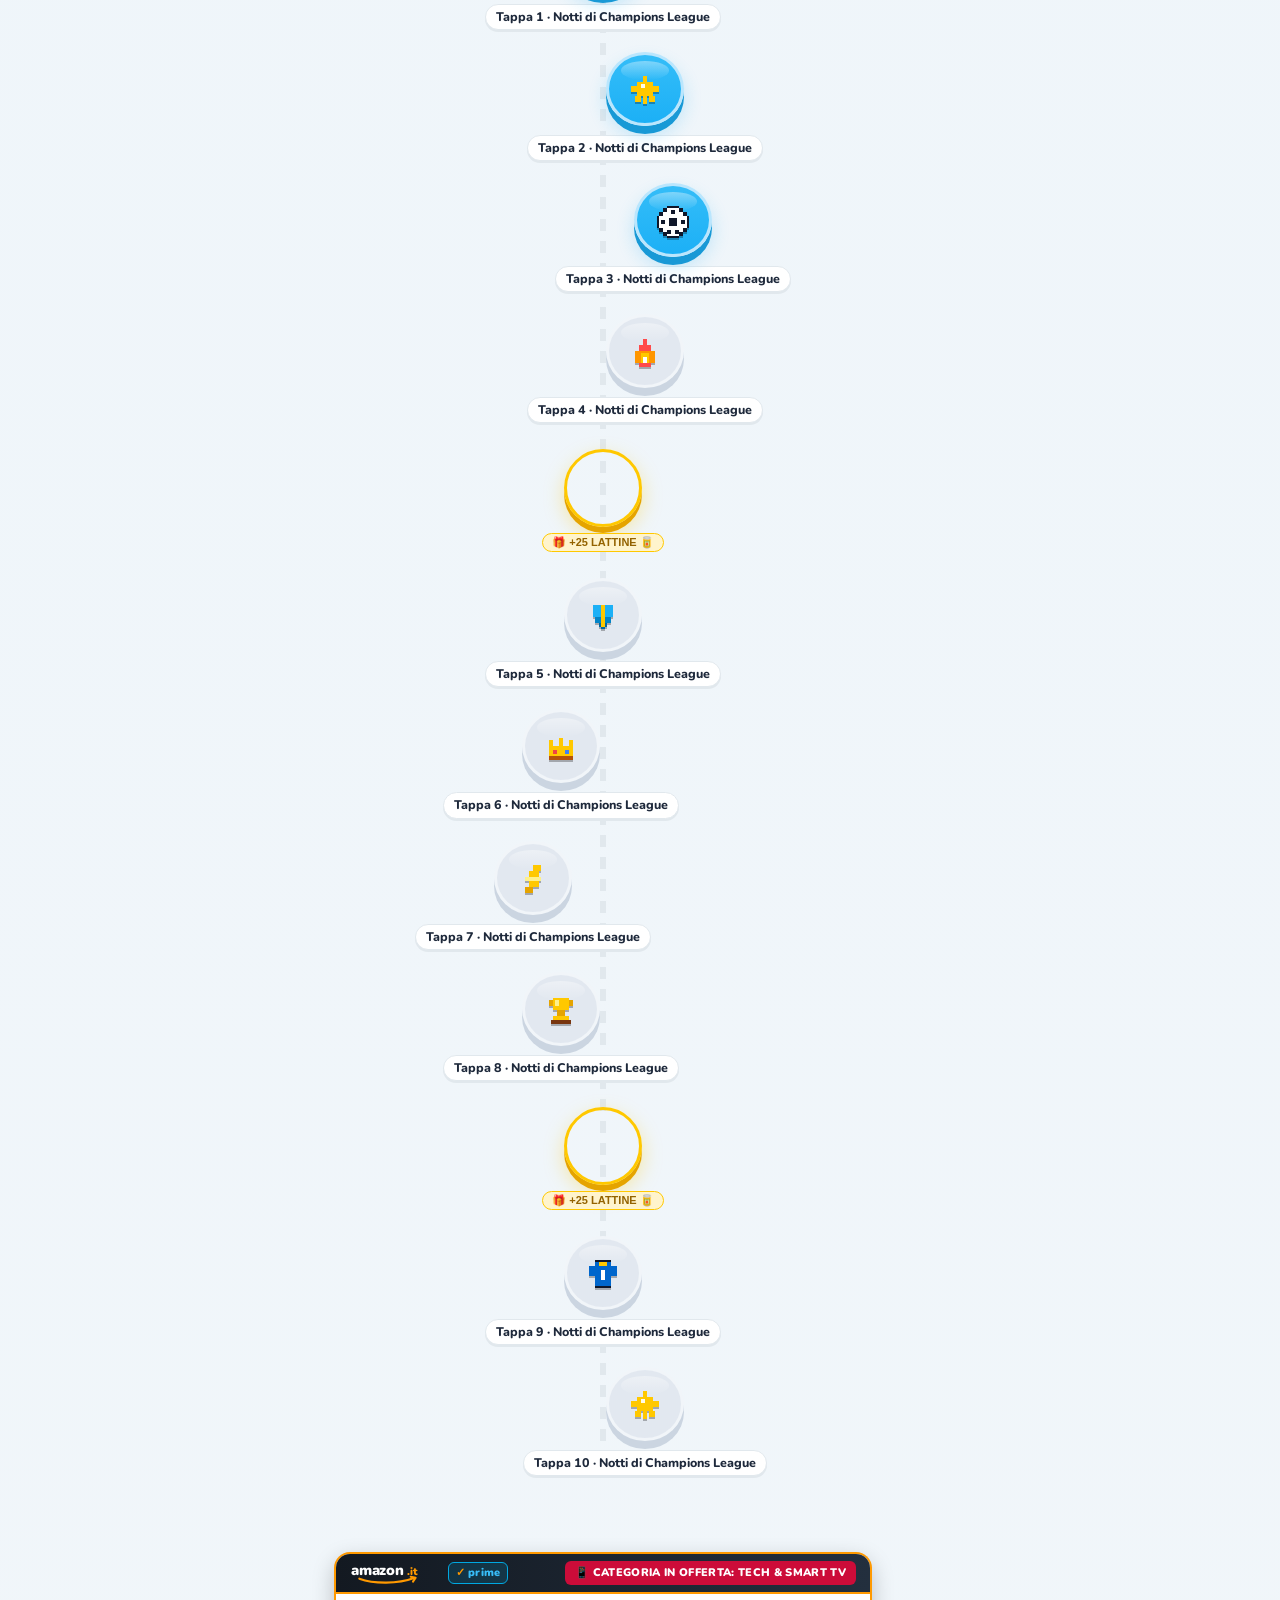
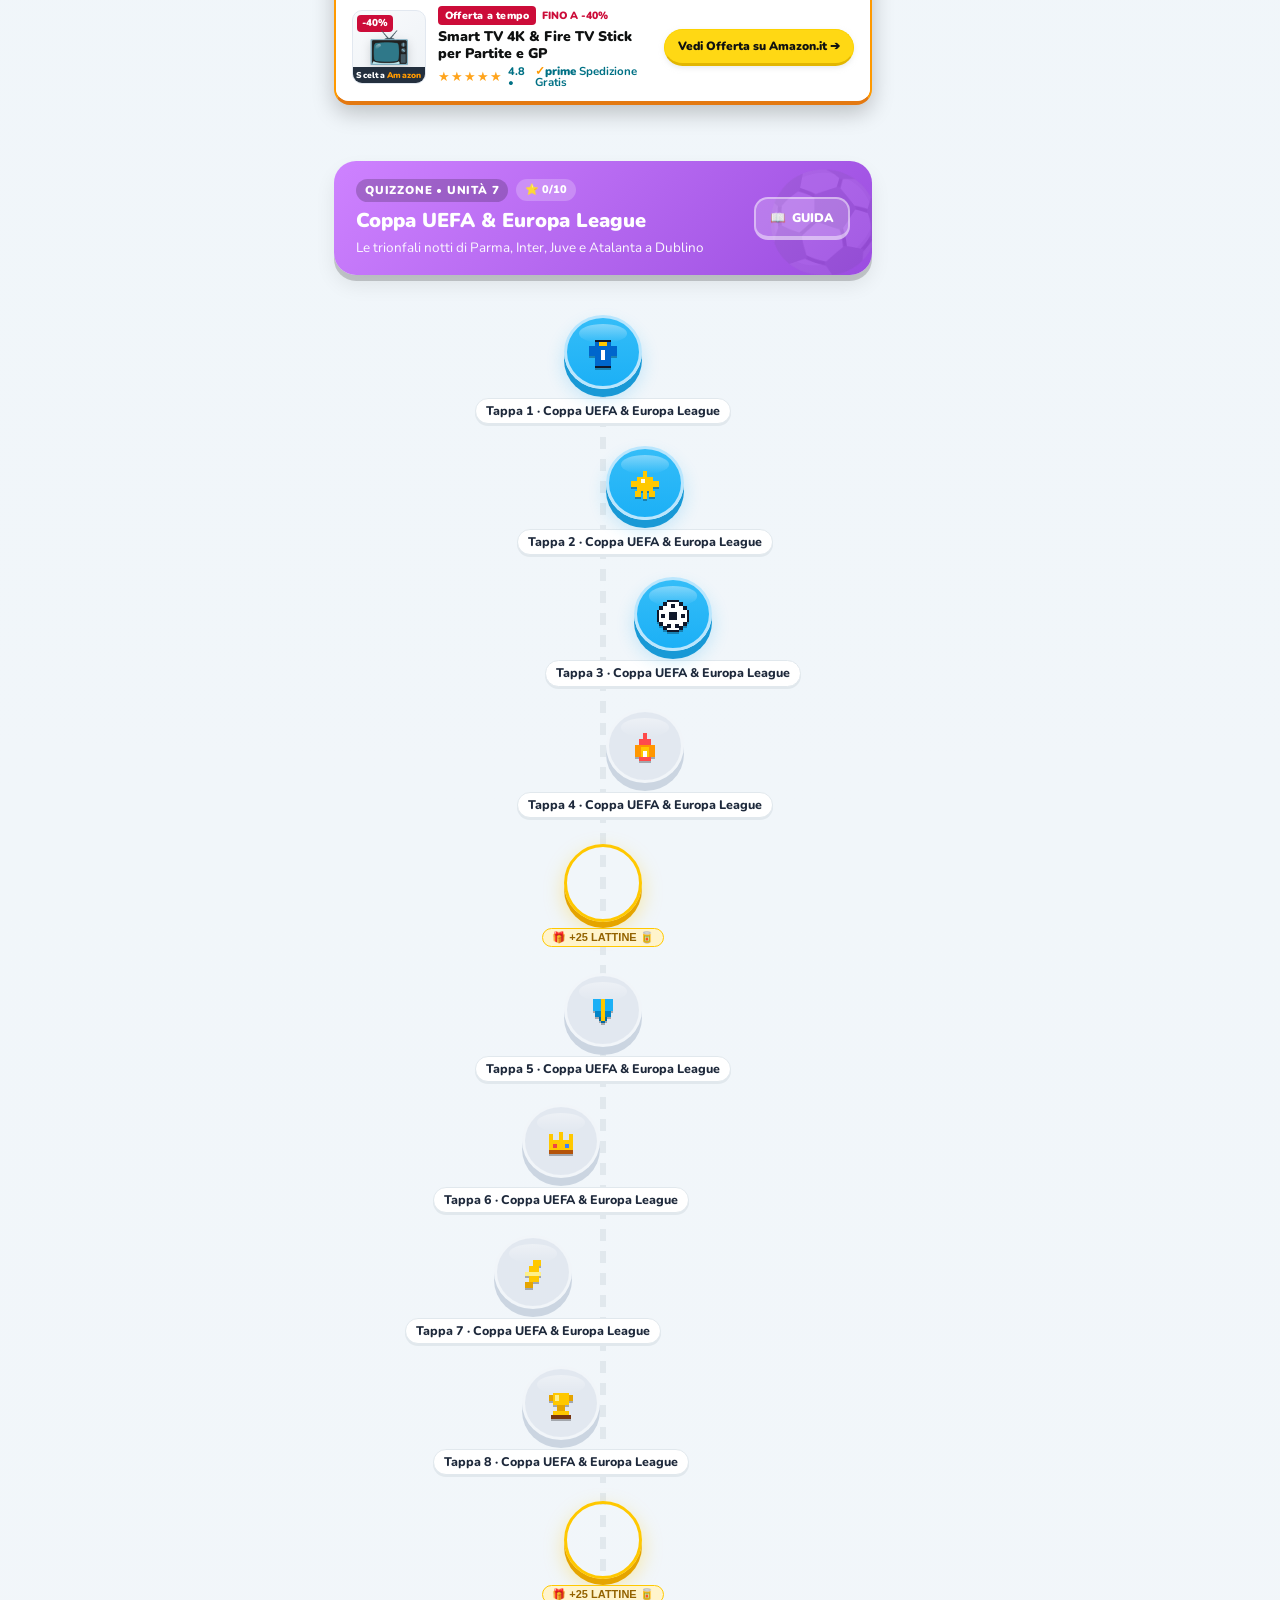
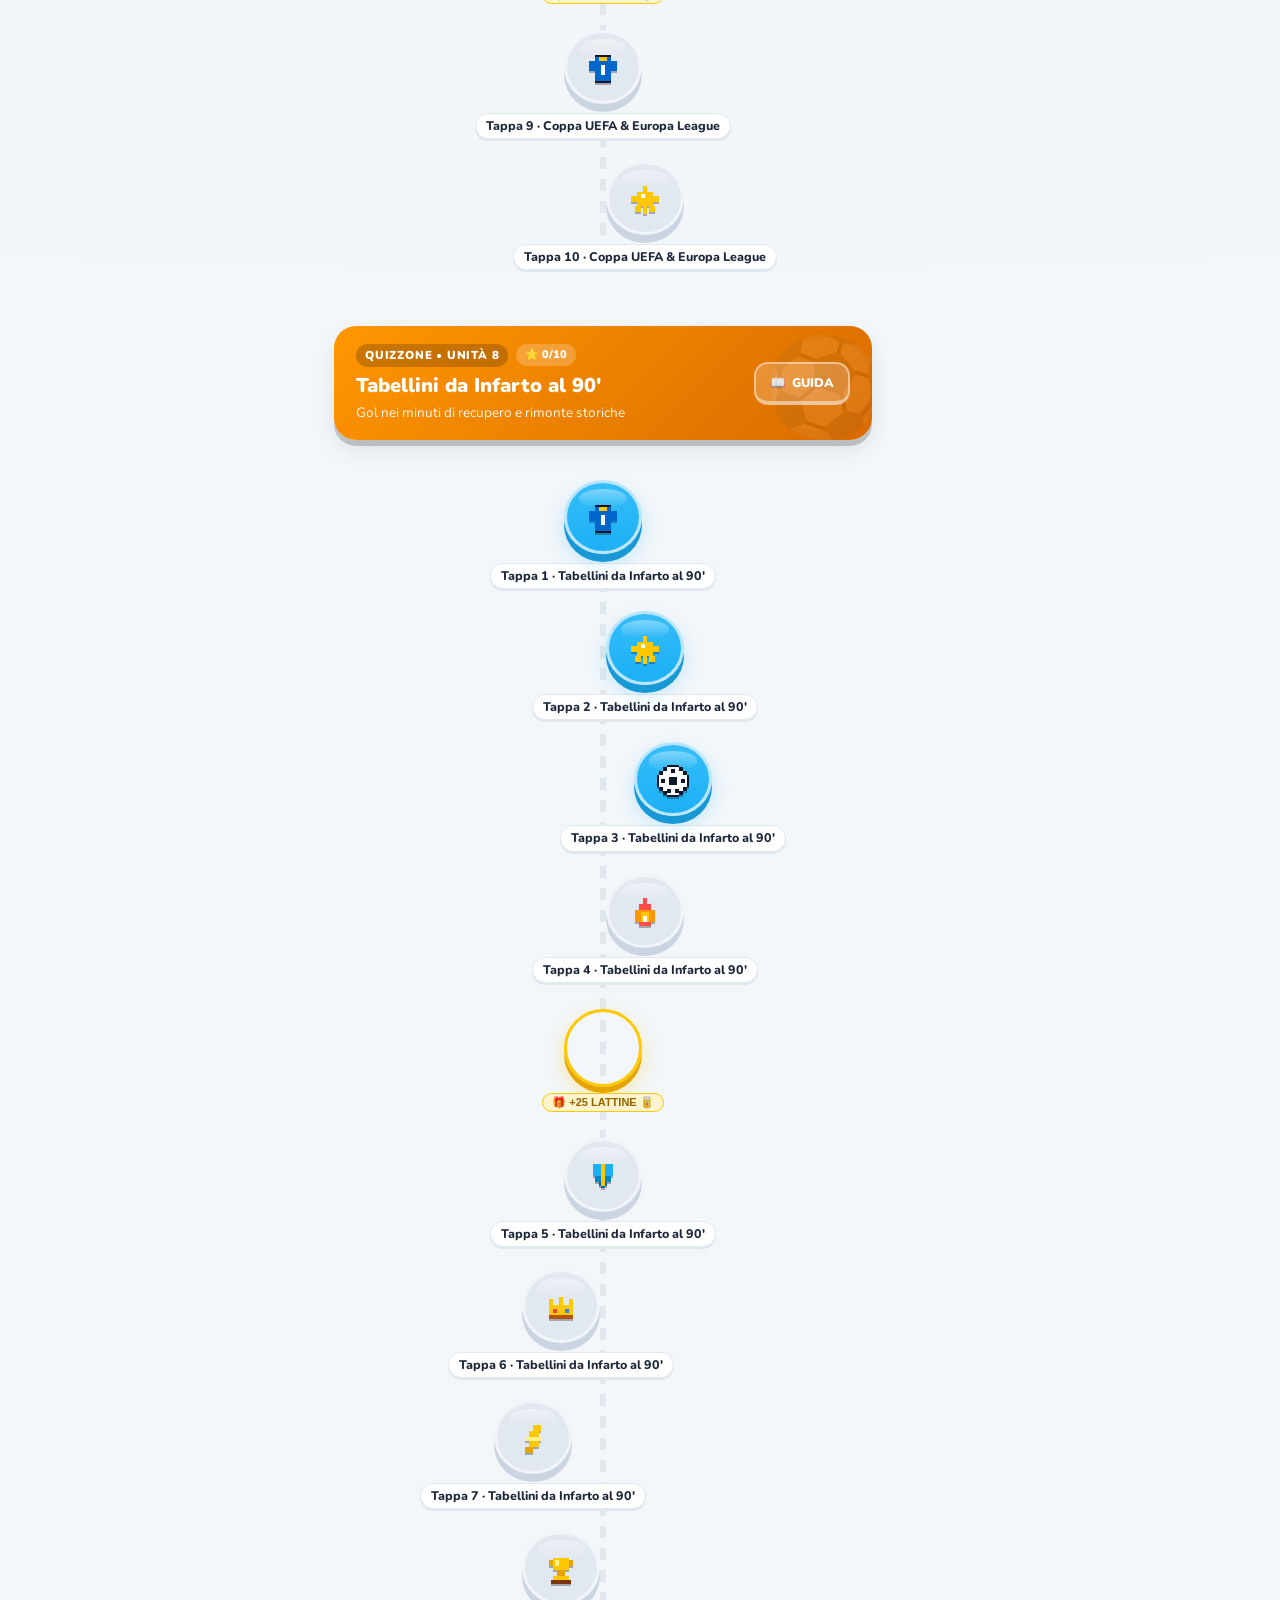
==== commit 673839e5: "feat(v53): add zero-DB live sports scores & standings hub (Serie A, UCL, UEL, EPL, La Liga, F1, NBA)" ====
--- a/index.html
+++ b/index.html
@@ -18,8 +18,8 @@
   <meta name="apple-mobile-web-app-title" content="Fuoriclasse" />
   <title>Fuoriclasse — Gael League &amp; Quizzocampo</title>
 
-  <link rel="manifest" href="manifest.webmanifest?v=52" />
-  <link rel="icon" type="image/svg+xml" href="icon.svg?v=52" />
+  <link rel="manifest" href="manifest.webmanifest?v=53" />
+  <link rel="icon" type="image/svg+xml" href="icon.svg?v=53" />
   <link rel="apple-touch-icon" href="assets/mascot-coach.jpg" />
   <link rel="preload" href="assets/mascot-coach.jpg" as="image" fetchpriority="high" />
 
@@ -31,14 +31,14 @@
   <meta http-equiv="Cache-Control" content="no-cache, no-store, must-revalidate" />
   <meta http-equiv="Pragma" content="no-cache" />
   <meta http-equiv="Expires" content="0" />
-  <link rel="stylesheet" href="style.css?v=52" />
-  <link rel="stylesheet" href="mobile.css?v=52" />
-  <link rel="stylesheet" href="dark-theme.css?v=52" />
+  <link rel="stylesheet" href="style.css?v=53" />
+  <link rel="stylesheet" href="mobile.css?v=53" />
+  <link rel="stylesheet" href="dark-theme.css?v=53" />
   <script>
     (function() {
       try {
         // Pulizia selettiva solo di eventuali cache obsolete (mantiene la cache attiva per caricamento 0ms)
-        var ACTIVE_CACHE = 'fuoriclasse-v52';
+        var ACTIVE_CACHE = 'fuoriclasse-v53';
         if ('caches' in window) {
           caches.keys().then(function(keys) {
             return Promise.all(
@@ -158,6 +158,10 @@
           <div class="sidebar-divider"></div>
         </div>
 
+        <a href="#risultati" class="nav-item" data-tab="scores">
+          <span class="nav-icon" aria-hidden="true">📊</span>
+          <span class="nav-label">RISULTATI LIVE</span>
+        </a>
         <a href="#classifica" class="nav-item" data-tab="league">
           <span class="nav-icon" aria-hidden="true">🏆</span>
           <span class="nav-label">CLASSIFICA</span>
@@ -352,6 +356,90 @@
       </section>
 
       <!-- =========================================================
+           TAB RISULTATI SPORTIVI & CLASSIFICHE UFFICIALI (SERIE A, CHAMPIONS, ECC.)
+           ARCHITETTURA ZERO-DB: FETCH CLIENT-SIDE ON-DEMAND + SESSION CACHE LEGGERA
+           ========================================================= -->
+      <section class="view-panel" id="view-scores" hidden aria-label="Risultati e Classifiche Sportive">
+        <div class="panel-card scores-header-card">
+          <div class="scores-header-top">
+            <div>
+              <div class="scores-badges-row">
+                <span class="eyebrow-pill pill-live" id="scoresLiveBadge">
+                  <span class="live-pulse-dot" aria-hidden="true"></span>
+                  DIRETTA &amp; TABELLINI UFFICIALI
+                </span>
+                <span class="eyebrow-pill" style="background:rgba(56,189,248,0.14);color:#0284c7;border:1px solid rgba(56,189,248,0.35);">
+                  ⚡ ZERO PESO SUL DB (CACHE RAM)
+                </span>
+              </div>
+              <h2 id="scoresMainTitle">📊 Risultati &amp; Classifiche Live</h2>
+              <p id="scoresMainDesc">Segui in tempo reale i risultati, i marcatori e le classifiche ufficiali di <b>Serie A</b>, <b>Champions League</b>, <b>Europa League</b>, <b>Premier League</b>, <b>La Liga</b>, <b>F1</b> e <b>NBA</b>!</p>
+            </div>
+            <div class="scores-header-actions">
+              <button type="button" class="btn-secondary btn-sm" id="btnRefreshScores" onclick="refreshSportsScores(true)">
+                🔄 Aggiorna Ora
+              </button>
+              <button type="button" class="btn-primary btn-sm" id="btnPlayCompetitionQuiz" onclick="playQuizFromActiveScoreLeague()">
+                ⚡ Gioca Quiz Serie A
+              </button>
+            </div>
+          </div>
+
+          <!-- SELETTORE COMPETIZIONE (SERIE A, CHAMPIONS, EUROPA LEAGUE, PREMIER, LIGA, F1, NBA) -->
+          <div class="scores-league-strip" id="scoresLeagueTabs" role="tablist" aria-label="Scegli Campionato o Competizione">
+            <button type="button" class="score-league-chip active" data-comp="seriea" role="tab" aria-selected="true" onclick="selectScoreCompetition('seriea')">
+              <span class="slc-icon">🇮🇹</span>
+              <span class="slc-name">Serie A</span>
+            </button>
+            <button type="button" class="score-league-chip" data-comp="ucl" role="tab" aria-selected="false" onclick="selectScoreCompetition('ucl')">
+              <span class="slc-icon">🌟</span>
+              <span class="slc-name">Champions League</span>
+            </button>
+            <button type="button" class="score-league-chip" data-comp="uel" role="tab" aria-selected="false" onclick="selectScoreCompetition('uel')">
+              <span class="slc-icon">🏆</span>
+              <span class="slc-name">Europa League</span>
+            </button>
+            <button type="button" class="score-league-chip" data-comp="epl" role="tab" aria-selected="false" onclick="selectScoreCompetition('epl')">
+              <span class="slc-icon">🏴󠁧󠁢󠁥󠁮󠁧󠁿</span>
+              <span class="slc-name">Premier League</span>
+            </button>
+            <button type="button" class="score-league-chip" data-comp="laliga" role="tab" aria-selected="false" onclick="selectScoreCompetition('laliga')">
+              <span class="slc-icon">🇪🇸</span>
+              <span class="slc-name">La Liga</span>
+            </button>
+            <button type="button" class="score-league-chip" data-comp="f1" role="tab" aria-selected="false" onclick="selectScoreCompetition('f1')">
+              <span class="slc-icon">🏎️</span>
+              <span class="slc-name">Formula 1 GP</span>
+            </button>
+            <button type="button" class="score-league-chip" data-comp="nba" role="tab" aria-selected="false" onclick="selectScoreCompetition('nba')">
+              <span class="slc-icon">🏀</span>
+              <span class="slc-name">Basket NBA</span>
+            </button>
+          </div>
+
+          <!-- SOTTO-SELETTORE: PARTITE & RISULTATI vs CLASSIFICA UFFICIALE -->
+          <div class="scores-subview-switcher" id="scoresSubViewTabs" role="tablist" aria-label="Scegli Risultati o Classifica">
+            <button type="button" class="scores-subview-btn active" id="scoresTabMatches" data-subview="matches" onclick="switchScoreSubView('matches')">
+              ⚽ PARTITE &amp; RISULTATI
+            </button>
+            <button type="button" class="scores-subview-btn" id="scoresTabStandings" data-subview="standings" onclick="switchScoreSubView('standings')">
+              📋 CLASSIFICA UFFICIALE
+            </button>
+          </div>
+
+          <div class="scores-meta-bar" id="scoresMetaBar">
+            <span id="scoresStatusText">📡 Connesso al feed sportivo • Aggiornamento istantaneo on-demand</span>
+            <span id="scoresUpdatedTime">Aggiornato ora</span>
+          </div>
+        </div>
+
+        <!-- CONTENITORE DINAMICO PARTITE / CLASSIFICA -->
+        <div id="scoresContentStage" class="scores-content-stage">
+          <!-- Popolato dinamicamente da app.js -->
+        </div>
+      </section>
+
+      <!-- =========================================================
            TAB 2: CLASSIFICA / LEGA SETTIMANALE & LIFETIME
            ========================================================= -->
       <section class="view-panel" id="view-league" hidden aria-label="Classifica Lega">
@@ -872,6 +960,20 @@
         </div>
       </div>
 
+      <!-- WIDGET DESKTOP RISULTATI SERIE A & CHAMPIONS -->
+      <div class="rail-widget" id="railScoresWidget">
+        <div class="widget-head">
+          <h4>📊 Risultati &amp; Serie A</h4>
+          <span class="widget-badge" style="background:rgba(16,185,129,0.16);color:#059669;" id="railScoresLiveTag">LIVE</span>
+        </div>
+        <div id="railScoresMiniList" class="rail-scores-mini-list">
+          <!-- Popolato da app.js -->
+        </div>
+        <button class="btn-secondary btn-sm w-full" type="button" style="margin-top:8px;" onclick="switchTab('scores')">
+          📊 Serie A, Champions &amp; Altri ➔
+        </button>
+      </div>
+
       <!-- WIDGET DESKTOP SEMPRE VISIBILE: OFFERTE AMAZON PER CATEGORIA -->
       <div class="rail-widget" id="railAmazonWidget" style="border-color:#ff9900;background:linear-gradient(145deg,#182232,#232f3e);color:#fff;">
         <div class="widget-head" style="margin-bottom:8px;">
@@ -886,7 +988,7 @@
 
   </div>
 
-  <!-- BOTTOM NAVIGATION BAR (MOBILE-FIRST CON ACCESSO DIRETTO A TUTTI GLI SPORT) -->
+  <!-- BOTTOM NAVIGATION BAR (MOBILE-FIRST CON ACCESSO DIRETTO A TUTTI GLI SPORT & RISULTATI) -->
   <nav class="duo-mobile-nav" aria-label="Navigazione mobile">
     <button class="mobile-nav-btn active" data-tab="path" data-sport="calcio" onclick="switchSport('calcio')" type="button">
       <span class="nav-btn-icon" aria-hidden="true">⚽</span>
@@ -899,6 +1001,10 @@
     <button class="mobile-nav-btn" data-tab="path" data-sport="basket" onclick="switchSport('basket')" type="button">
       <span class="nav-btn-icon" aria-hidden="true">🏀</span>
       <span class="nav-btn-text">NBA</span>
+    </button>
+    <button class="mobile-nav-btn" data-tab="scores" onclick="switchTab('scores')" type="button">
+      <span class="nav-btn-icon" aria-hidden="true">📊</span>
+      <span class="nav-btn-text">Risultati</span>
     </button>
     <button class="mobile-nav-btn" data-tab="league" onclick="switchTab('league')" type="button">
       <span class="nav-btn-icon" aria-hidden="true">🏆</span>
@@ -1431,6 +1537,6 @@
   </div>
 
   <script src="https://cdn.jsdelivr.net/npm/@supabase/supabase-js@2" defer></script>
-  <script src="app.js?v=52" defer></script>
+  <script src="app.js?v=53" defer></script>
 </body>
 </html>
--- a/style.css
+++ b/style.css
@@ -4199,6 +4199,385 @@
   text-align: center;
 }
 
-
-
-
+/* ========================================================
+   SEZIONE RISULTATI SPORTIVI & CLASSIFICHE LIVE (ZERO-DB)
+   ======================================================== */
+.scores-header-card {
+  margin-bottom: 16px;
+}
+
+.scores-header-top {
+  display: flex;
+  align-items: flex-start;
+  justify-content: space-between;
+  gap: 14px;
+  flex-wrap: wrap;
+  margin-bottom: 14px;
+}
+
+.scores-badges-row {
+  display: flex;
+  align-items: center;
+  gap: 8px;
+  flex-wrap: wrap;
+  margin-bottom: 6px;
+}
+
+.pill-live {
+  background: rgba(16, 185, 129, 0.14);
+  color: #059669;
+  border: 1.5px solid rgba(16, 185, 129, 0.4);
+  display: inline-flex;
+  align-items: center;
+  gap: 6px;
+}
+
+.live-pulse-dot {
+  width: 8px;
+  height: 8px;
+  border-radius: 50%;
+  background: #10b981;
+  box-shadow: 0 0 0 0 rgba(16, 185, 129, 0.7);
+  animation: liveDotPulse 1.6s infinite;
+}
+
+@keyframes liveDotPulse {
+  0% { box-shadow: 0 0 0 0 rgba(16, 185, 129, 0.7); }
+  70% { box-shadow: 0 0 0 7px rgba(16, 185, 129, 0); }
+  100% { box-shadow: 0 0 0 0 rgba(16, 185, 129, 0); }
+}
+
+.scores-header-actions {
+  display: flex;
+  align-items: center;
+  gap: 8px;
+  flex-wrap: wrap;
+}
+
+.scores-league-strip {
+  display: flex;
+  align-items: center;
+  gap: 8px;
+  overflow-x: auto;
+  padding: 4px 2px 10px;
+  scrollbar-width: none;
+  -webkit-overflow-scrolling: touch;
+}
+.scores-league-strip::-webkit-scrollbar {
+  display: none;
+}
+
+.score-league-chip {
+  appearance: none;
+  border: 2px solid var(--border-light);
+  border-bottom: 4px solid var(--border-shadow);
+  background: var(--bg-soft);
+  color: var(--text-main);
+  font-family: inherit;
+  font-size: 13px;
+  font-weight: 900;
+  padding: 8px 14px;
+  border-radius: 14px;
+  cursor: pointer;
+  white-space: nowrap;
+  display: inline-flex;
+  align-items: center;
+  gap: 7px;
+  transition: transform 0.12s, background-color 0.15s, border-color 0.15s;
+}
+
+.score-league-chip:hover {
+  transform: translateY(-1px);
+  border-color: var(--duo-blue);
+}
+
+.score-league-chip.active {
+  background: linear-gradient(135deg, rgba(28, 176, 246, 0.16) 0%, rgba(88, 204, 2, 0.14) 100%);
+  border-color: var(--duo-blue);
+  border-bottom-color: #0284c7;
+  color: var(--text-main);
+  box-shadow: 0 4px 12px rgba(28, 176, 246, 0.18);
+}
+
+.scores-subview-switcher {
+  display: grid;
+  grid-template-columns: 1fr 1fr;
+  gap: 10px;
+  margin: 8px 0 10px;
+}
+
+.scores-subview-btn {
+  padding: 10px 14px;
+  border-radius: 14px;
+  border: 2px solid var(--border-light);
+  border-bottom: 4px solid var(--border-shadow);
+  background: var(--bg-soft);
+  color: var(--text-main);
+  font-family: inherit;
+  font-size: 13px;
+  font-weight: 900;
+  cursor: pointer;
+  transition: all 0.12s;
+}
+
+.scores-subview-btn.active {
+  background: var(--duo-gold, #ffc800);
+  border-color: #e5a400;
+  border-bottom-color: #b45309;
+  color: #0f172a;
+}
+
+.scores-meta-bar {
+  display: flex;
+  align-items: center;
+  justify-content: space-between;
+  gap: 8px;
+  flex-wrap: wrap;
+  font-size: 11.5px;
+  font-weight: 800;
+  color: var(--text-muted);
+  padding-top: 6px;
+  border-top: 1px solid var(--border-light);
+}
+
+.scores-matches-grid {
+  display: grid;
+  grid-template-columns: repeat(2, 1fr);
+  gap: 12px;
+}
+@media (max-width: 720px) {
+  .scores-matches-grid {
+    grid-template-columns: 1fr;
+  }
+}
+
+.score-match-card {
+  background: var(--bg-card);
+  border: 2px solid var(--border-light);
+  border-bottom: 4px solid var(--border-shadow);
+  border-radius: 16px;
+  padding: 14px;
+  display: flex;
+  flex-direction: column;
+  gap: 10px;
+  transition: transform 0.12s, border-color 0.15s;
+}
+.score-match-card:hover {
+  transform: translateY(-2px);
+  border-color: var(--duo-blue);
+}
+.score-match-card.is-live {
+  border-color: #ef4444;
+  border-bottom-color: #b91c1c;
+  background: linear-gradient(180deg, rgba(239, 68, 68, 0.05) 0%, var(--bg-card) 100%);
+}
+
+.smc-top-row {
+  display: flex;
+  align-items: center;
+  justify-content: space-between;
+  gap: 8px;
+  font-size: 11px;
+  font-weight: 900;
+  color: var(--text-muted);
+}
+
+.smc-status-pill {
+  padding: 3px 8px;
+  border-radius: 999px;
+  font-size: 10.5px;
+  font-weight: 900;
+  letter-spacing: 0.03em;
+  text-transform: uppercase;
+}
+.smc-status-pill.status-live {
+  background: #ef4444;
+  color: #ffffff;
+  animation: pulseToday 1.4s infinite;
+}
+.smc-status-pill.status-ft {
+  background: rgba(16, 185, 129, 0.15);
+  color: #059669;
+}
+.smc-status-pill.status-pre {
+  background: rgba(56, 189, 248, 0.15);
+  color: #0284c7;
+}
+
+.smc-teams-box {
+  display: flex;
+  flex-direction: column;
+  gap: 8px;
+}
+
+.smc-team-row {
+  display: flex;
+  align-items: center;
+  justify-content: space-between;
+  gap: 10px;
+}
+
+.smc-team-id {
+  display: flex;
+  align-items: center;
+  gap: 10px;
+  min-width: 0;
+  flex: 1;
+}
+
+.smc-team-logo {
+  width: 28px;
+  height: 28px;
+  border-radius: 6px;
+  object-fit: contain;
+  flex-shrink: 0;
+}
+
+.smc-team-badge-fallback {
+  width: 28px;
+  height: 28px;
+  border-radius: 8px;
+  background: var(--bg-soft);
+  border: 1.5px solid var(--border-light);
+  display: grid;
+  place-items: center;
+  font-size: 11px;
+  font-weight: 900;
+  flex-shrink: 0;
+}
+
+.smc-team-name {
+  font-size: 14.5px;
+  font-weight: 900;
+  color: var(--text-main);
+  white-space: nowrap;
+  overflow: hidden;
+  text-overflow: ellipsis;
+}
+.smc-team-row.winner .smc-team-name {
+  color: var(--duo-green, #58cc02);
+}
+
+.smc-team-score {
+  font-size: 18px;
+  font-weight: 900;
+  min-width: 28px;
+  text-align: right;
+  color: var(--text-main);
+}
+.smc-team-row.winner .smc-team-score {
+  color: var(--duo-green, #58cc02);
+}
+
+.smc-scorers-foot {
+  font-size: 11.5px;
+  font-weight: 700;
+  color: var(--text-muted);
+  border-top: 1px dashed var(--border-light);
+  padding-top: 7px;
+  line-height: 1.35;
+}
+
+/* Tabella Classifica Ufficiale */
+.scores-standings-card {
+  background: var(--bg-card);
+  border: 2px solid var(--border-light);
+  border-bottom: 4px solid var(--border-shadow);
+  border-radius: 18px;
+  padding: 14px;
+  overflow-x: auto;
+}
+
+.standings-table {
+  width: 100%;
+  border-collapse: collapse;
+  font-size: 13px;
+}
+
+.standings-table th {
+  text-align: center;
+  font-size: 11px;
+  font-weight: 900;
+  color: var(--text-muted);
+  text-transform: uppercase;
+  padding: 8px 6px;
+  border-bottom: 2px solid var(--border-light);
+}
+.standings-table th.th-team {
+  text-align: left;
+}
+
+.standings-table td {
+  padding: 9px 6px;
+  border-bottom: 1px solid var(--border-light);
+  text-align: center;
+  font-weight: 800;
+  color: var(--text-main);
+}
+.standings-table td.td-team {
+  text-align: left;
+  display: flex;
+  align-items: center;
+  gap: 8px;
+  font-weight: 900;
+}
+
+.st-pos-badge {
+  display: inline-grid;
+  place-items: center;
+  width: 24px;
+  height: 24px;
+  border-radius: 7px;
+  font-size: 11.5px;
+  font-weight: 900;
+  background: var(--bg-soft);
+}
+.st-pos-badge.zone-ucl {
+  background: rgba(16, 185, 129, 0.18);
+  color: #059669;
+  border: 1px solid rgba(16, 185, 129, 0.4);
+}
+.st-pos-badge.zone-uel {
+  background: rgba(28, 176, 246, 0.18);
+  color: #0284c7;
+  border: 1px solid rgba(28, 176, 246, 0.4);
+}
+.st-pos-badge.zone-rel {
+  background: rgba(239, 68, 68, 0.16);
+  color: #dc2626;
+  border: 1px solid rgba(239, 68, 68, 0.35);
+}
+
+.st-pts-cell {
+  font-size: 14.5px;
+  font-weight: 900 !important;
+  color: var(--duo-blue, #1cb0f6) !important;
+}
+
+/* Mini Widget Risultati nella Colonna Destra Desktop */
+.rail-scores-mini-list {
+  display: flex;
+  flex-direction: column;
+  gap: 6px;
+}
+.rail-score-mini-item {
+  display: flex;
+  align-items: center;
+  justify-content: space-between;
+  gap: 6px;
+  padding: 6px 8px;
+  border-radius: 10px;
+  background: var(--bg-soft);
+  border: 1px solid var(--border-light);
+  font-size: 12px;
+  font-weight: 800;
+}
+.rail-score-mini-item b {
+  font-weight: 900;
+  color: var(--duo-green, #58cc02);
+}
+
+
+
+
+
